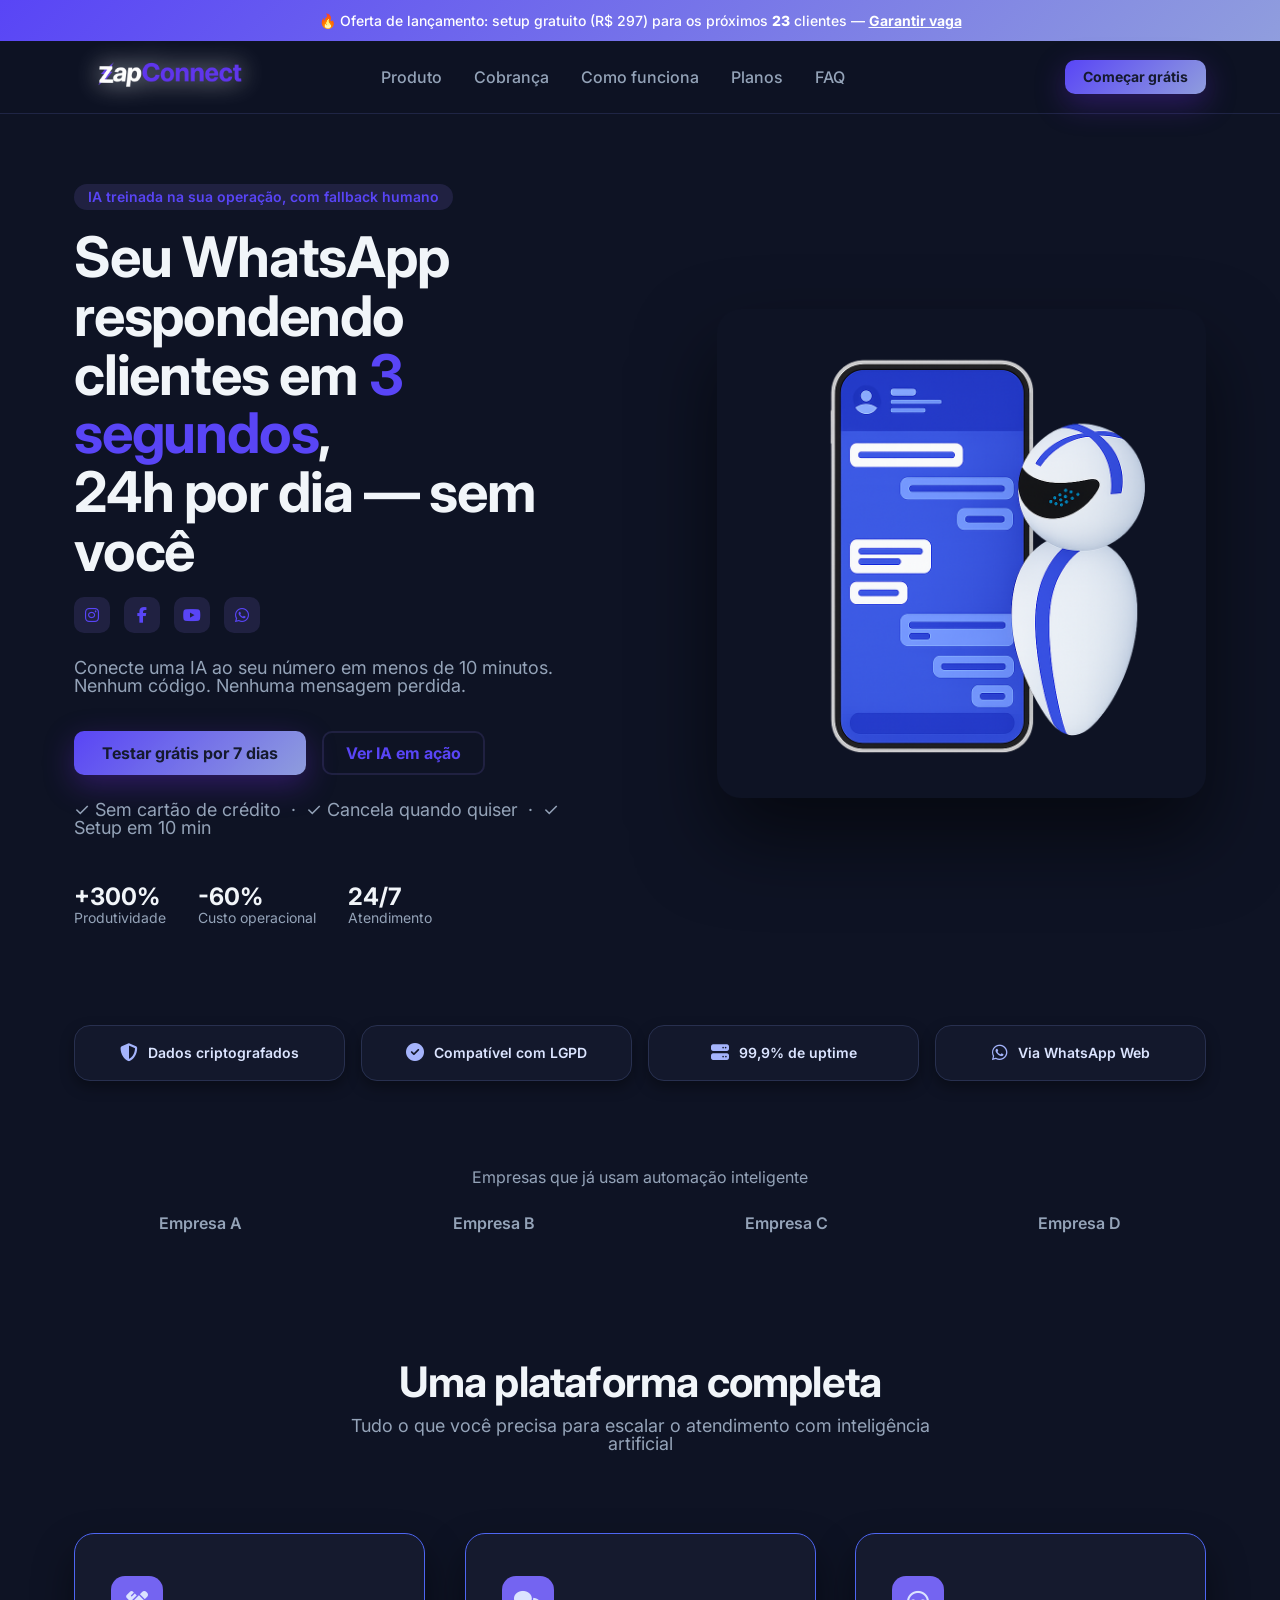
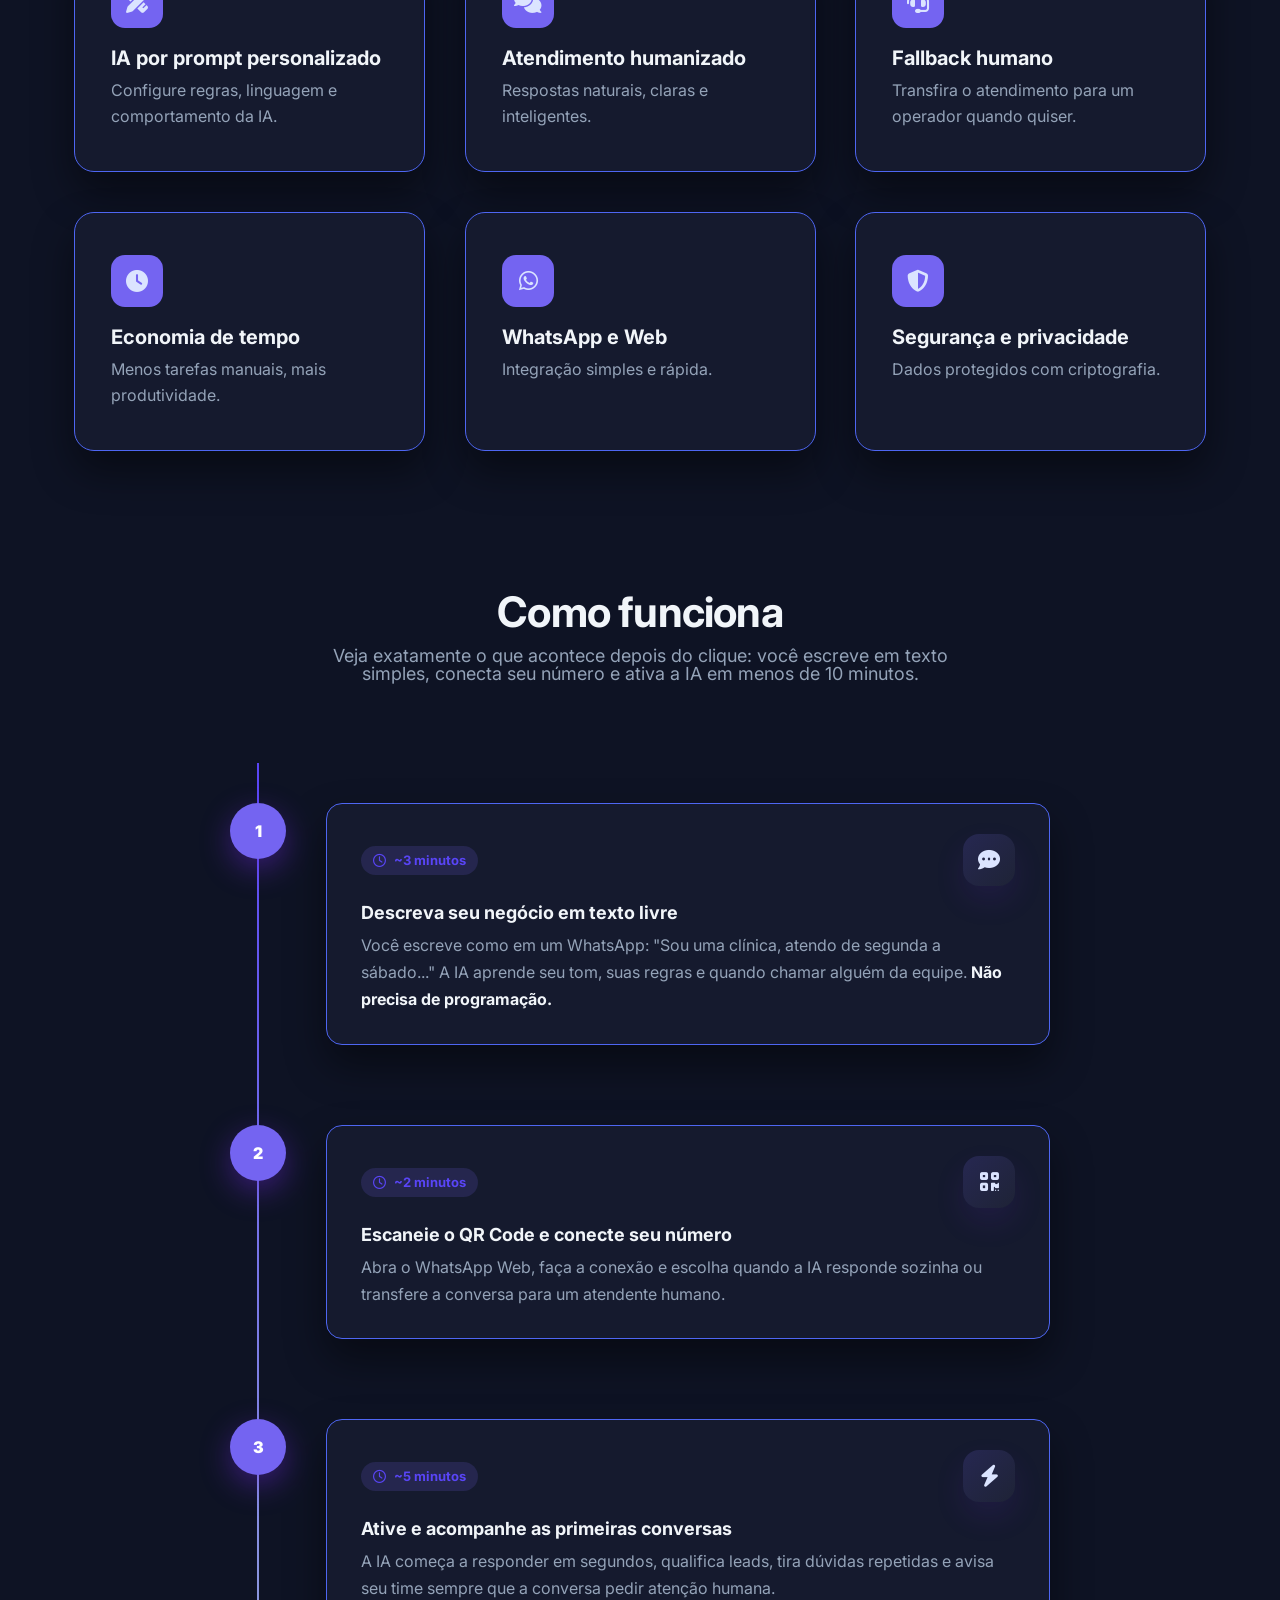
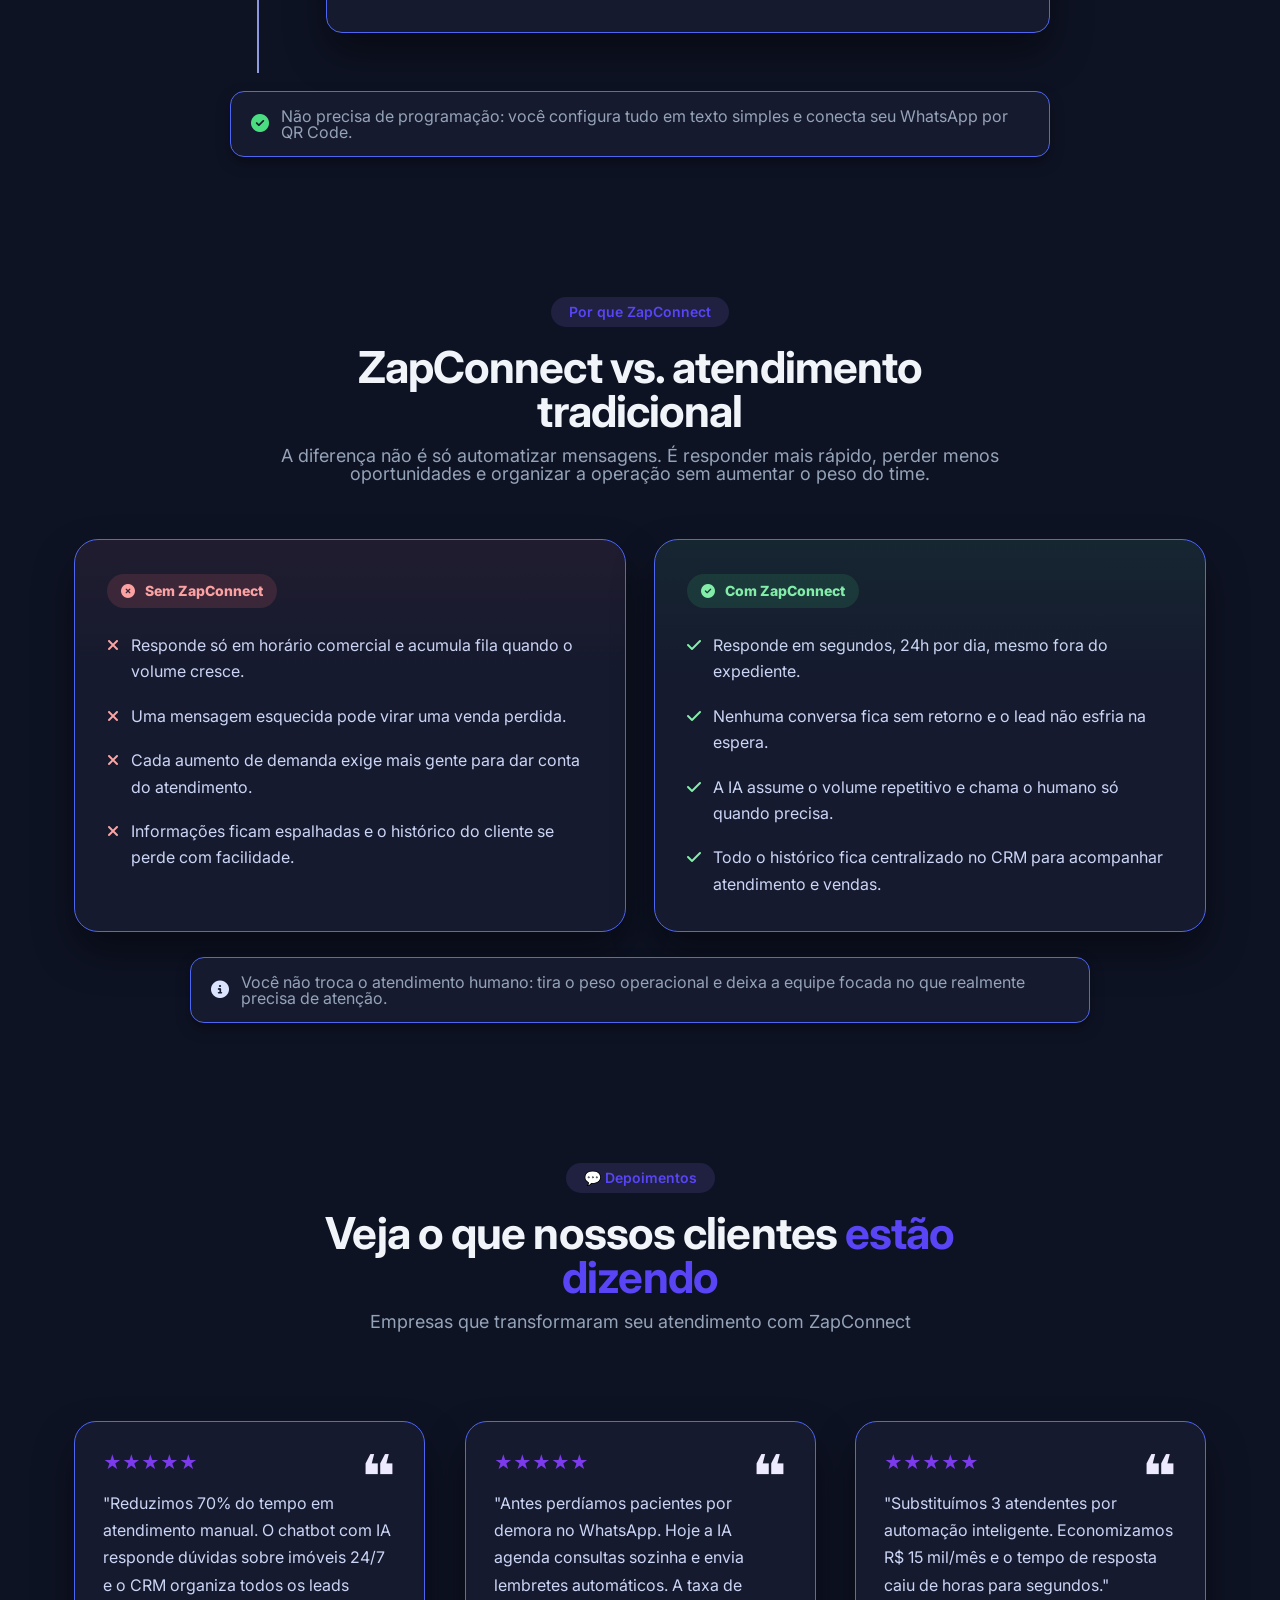
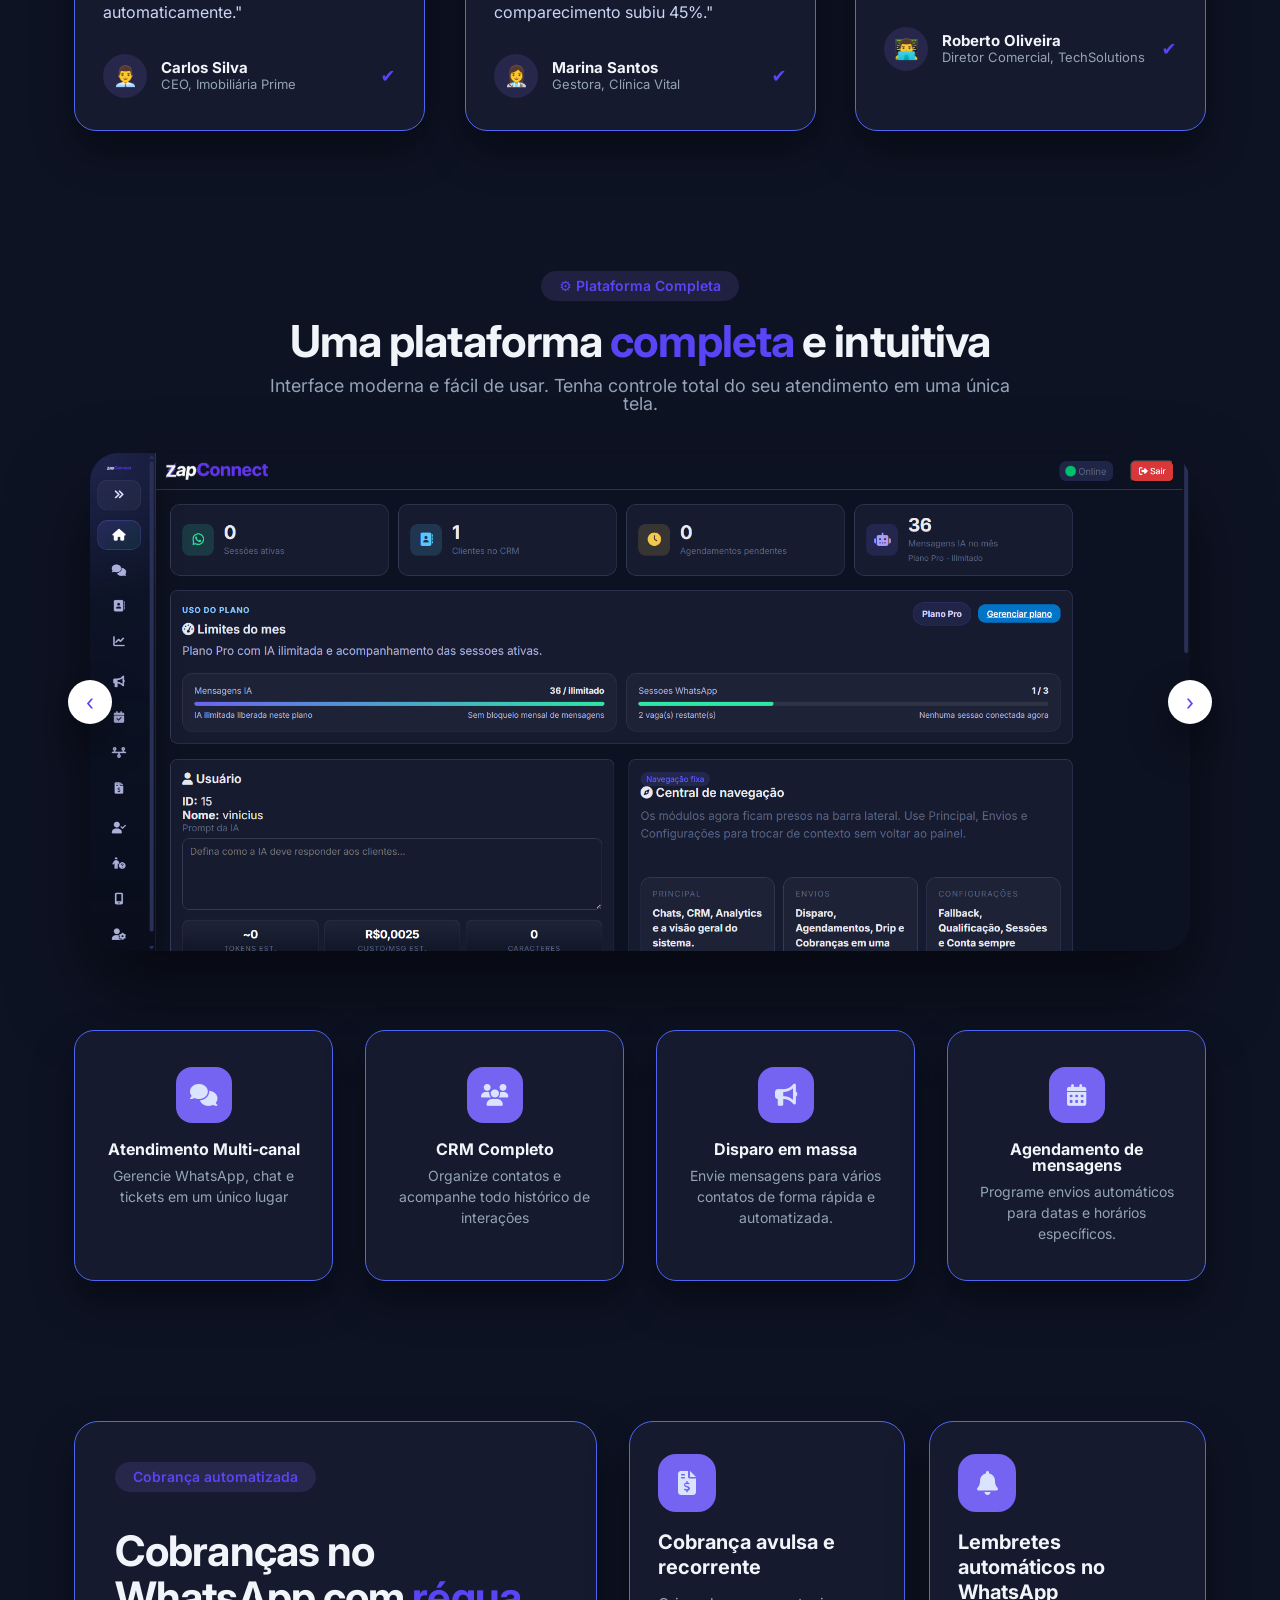
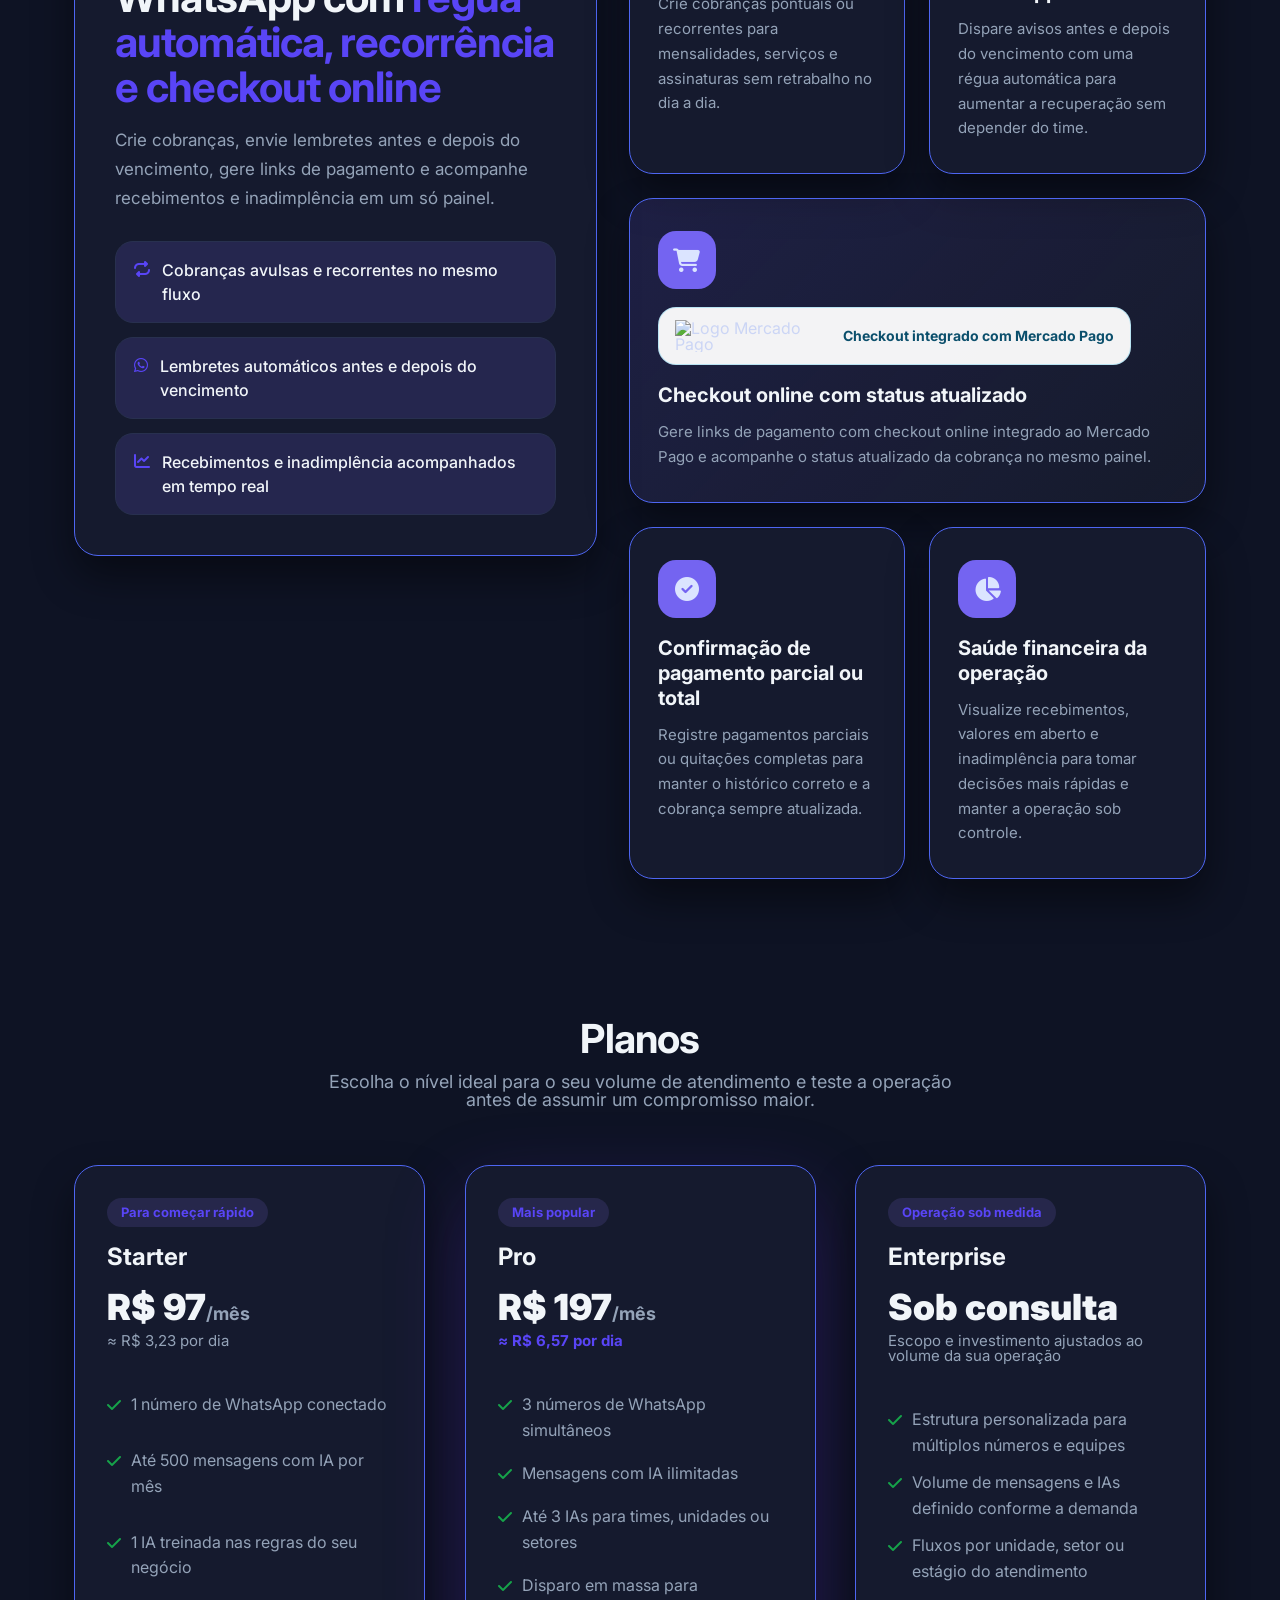
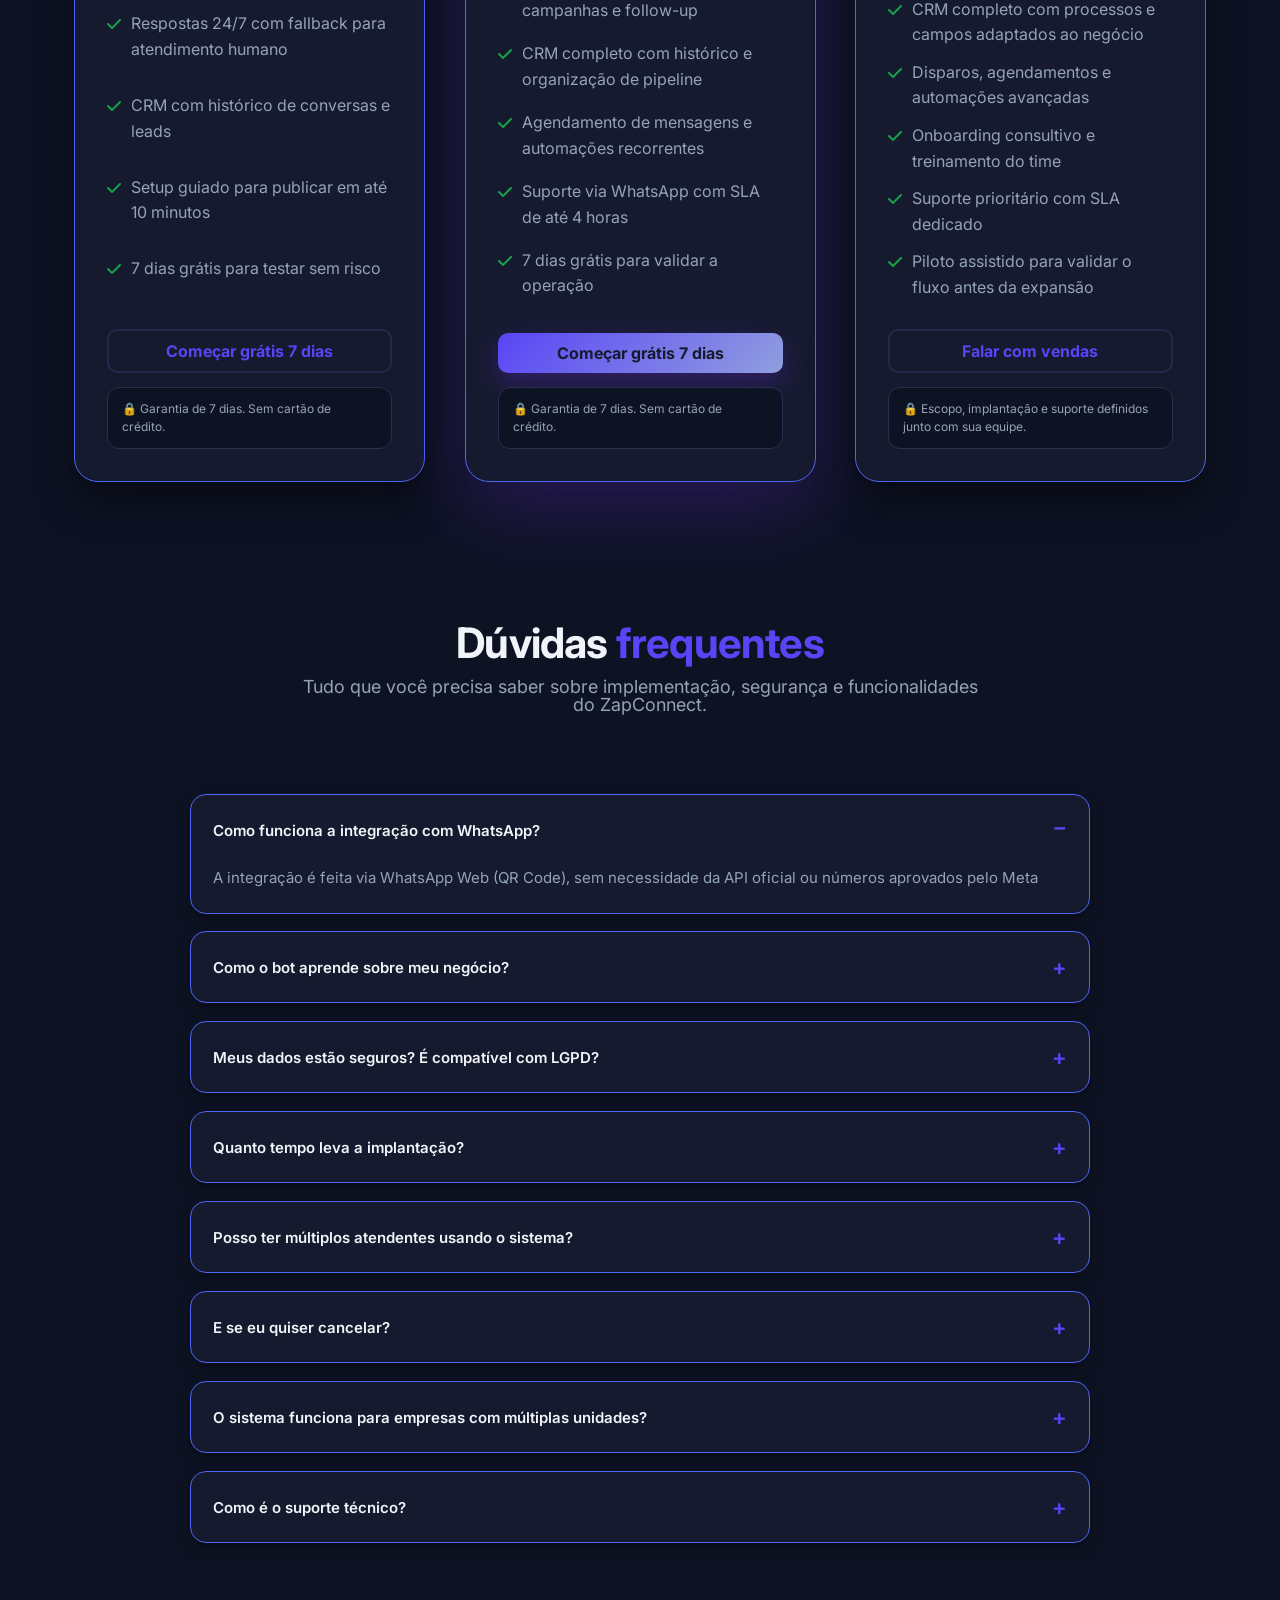
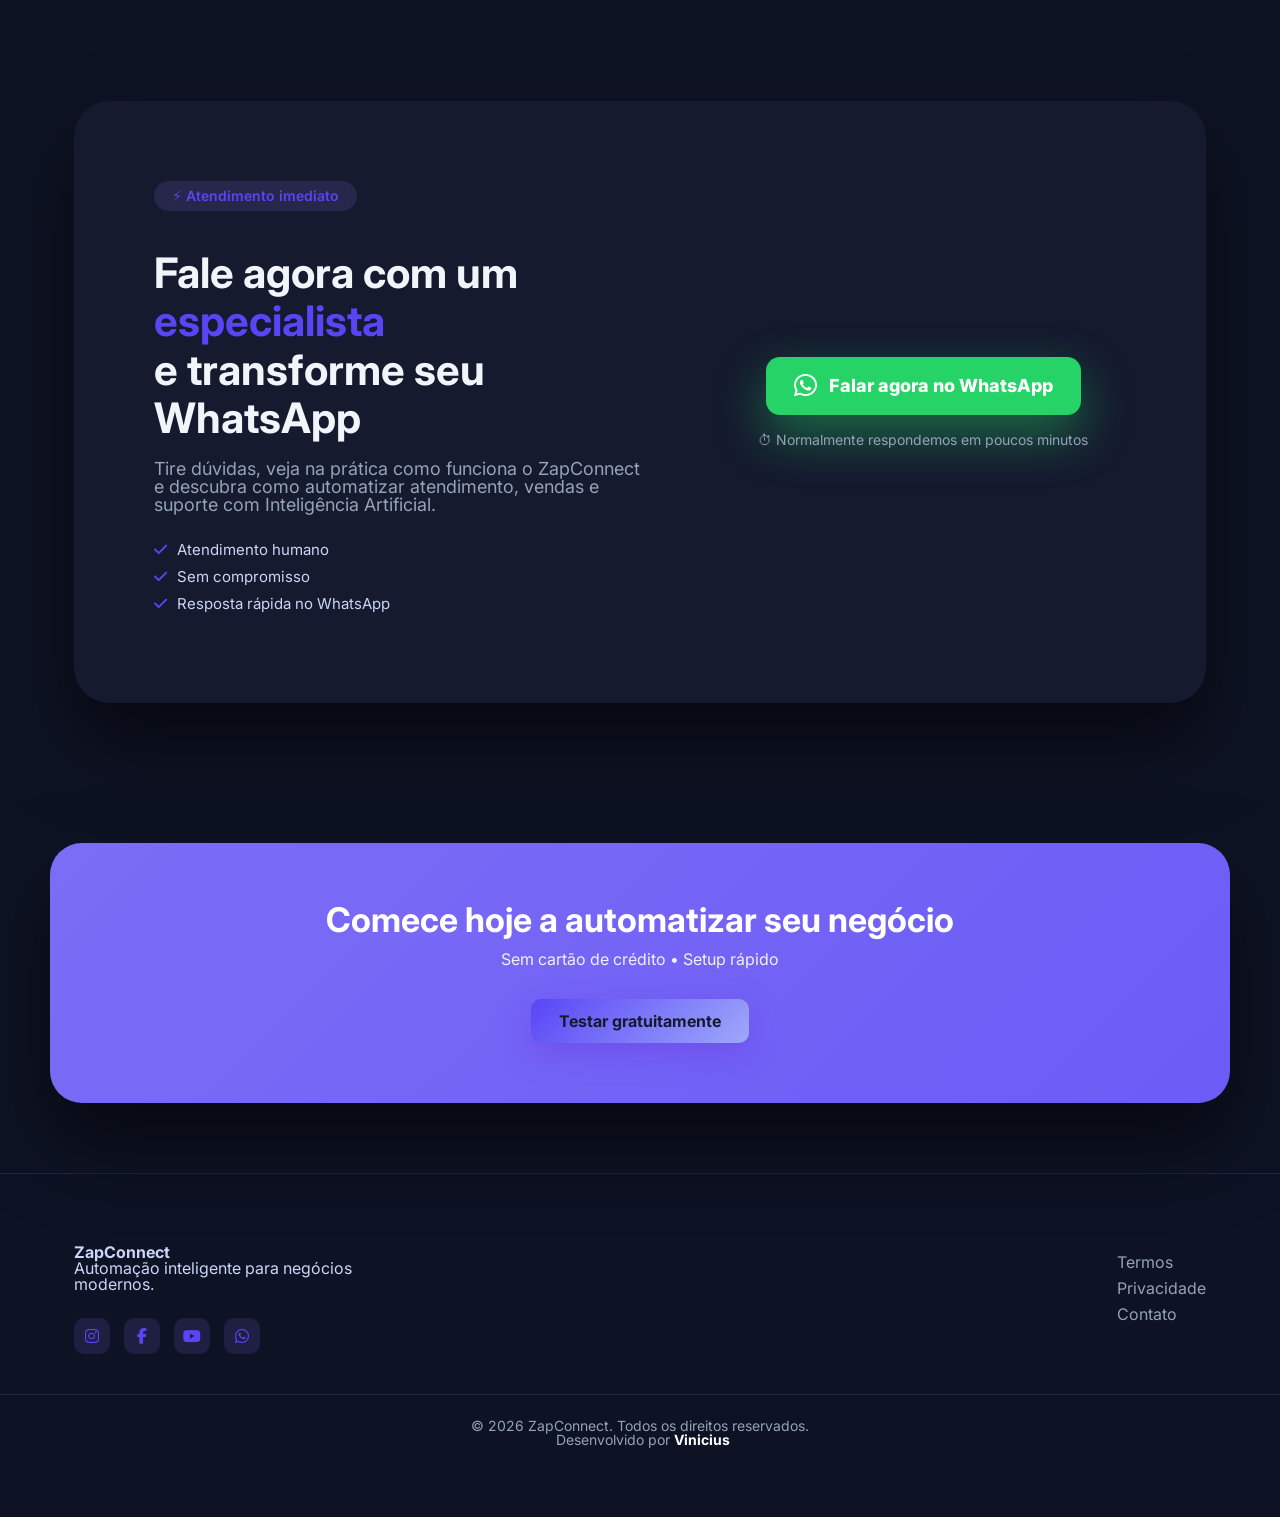
==== index.html @ e244dfc1 "fix: melhorias 07/05/2026" ====
<!DOCTYPE html>
<html lang="pt-BR">

<head>
    <!-- ================= META BÁSICO ================= -->
    <meta charset="UTF-8" />
    <meta name="viewport" content="width=device-width, initial-scale=1.0" />
    <meta http-equiv="X-UA-Compatible" content="IE=edge" />

    <title>ZapConnect | IA para WhatsApp que reduz custo de atendimento</title>

    <meta name="description"
        content="Para empresas que atendem no WhatsApp: treine uma IA com as regras do seu negócio, responda clientes 24/7 e reduza até 60% do custo operacional." />
    <meta name="keywords" content="WhatsApp bot, automação WhatsApp, chatbot IA, ZapConnect, atendimento automático" />
    <meta name="author" content="ZapConnect" />
    <meta name="theme-color" content="#6d28d9" />

    <!-- ================= SEO / INDEXAÇÃO ================= -->
    <meta name="robots" content="index, follow" />

    <!-- ================= OPEN GRAPH (REDES SOCIAIS) ================= -->
    <meta property="og:title" content="ZapConnect | IA para WhatsApp que reduz custo de atendimento" />
    <meta property="og:description" content="Responda clientes 24/7 no WhatsApp com uma IA treinada no seu negócio e reduza até 60% do custo operacional." />
    <meta property="og:type" content="website" />
    <meta property="og:url" content="https://zapconnect.github.io" />
    <meta property="og:image" content="https://zapconnect.github.io" />

    <!-- ================= TWITTER ================= -->
    <meta name="twitter:card" content="summary_large_image" />
    <meta name="twitter:title" content="ZapConnect | IA para WhatsApp que reduz custo de atendimento" />
    <meta name="twitter:description" content="Responda clientes 24/7 no WhatsApp com uma IA treinada no seu negócio e reduza até 60% do custo operacional." />
    <meta name="twitter:image" content="https://zapconnect.github.io/" />

    <!-- ================= FAVICON ================= -->
    <link rel="icon" href="/img/favinco.png" />
    <link rel="apple-touch-icon" href="/apple-touch-icon.png" />

    <!-- ================= FONTS ================= -->
    <link rel="preconnect" href="https://fonts.googleapis.com" />
    <link rel="preconnect" href="https://fonts.gstatic.com" crossorigin />
    <link href="https://fonts.googleapis.com/css2?family=Inter:wght@400;500;600;700&display=swap" rel="stylesheet" />

    <!-- ================= ICONES ================= -->
    <link rel="stylesheet" href="https://cdnjs.cloudflare.com/ajax/libs/font-awesome/6.5.2/css/all.min.css"
        crossorigin="anonymous" referrerpolicy="no-referrer" />

    <!-- ================= CSS ================= -->
    <link rel="stylesheet" href="css/style.css" />

</head>

<body  class="dark">
    <div class="urgency-bar">
        &#128293; Oferta de lançamento: setup gratuito (R$ 297) para os próximos
        <strong id="slots">23</strong> clientes —
        <a href="#captura">Garantir vaga</a>
    </div>
    <header class="header">
        <div class="container nav">
            <div class="logo">
                <img src="img/logo.png" alt="">
            </div>

            <nav class="nav-links">
                <a href="#produto">Produto</a>
                <a href="#cobranca">Cobran&ccedil;a</a>
                <a href="#comoFunciona">Como funciona</a>
                <a href="#planos">Planos</a>
                <a href="#faq">FAQ</a>
            </nav>

            <div class="nav-actions"></div>
            <a class="btn small" href="#captura">Começar grátis</a>
        </div>
        </div>
    </header>

    <!-- HERO -->
    <section class="hero">
        <div class="container hero-grid">
            <div class="hero-copy">
                <span class="badge">IA treinada na sua operação, com fallback humano</span>
                <h1>Seu WhatsApp respondendo<br>clientes em <span style="color:var(--primary)">3 segundos</span>,<br>24h por dia — sem você</h1>
                <div class="footer-socials">
                    <a href="https://www.instagram.com/ozapconnect?igsh=NmFoZjJ2YjVmYWJx" class="social instagram"
                        aria-label="Instagram do ZapConnect" title="Instagram do ZapConnect" target="_blank"
                        rel="noopener noreferrer">
                        <i class="fa-brands fa-instagram"></i>
                    </a>

                    <a href="https://www.facebook.com/share/1E6o7w5okA/" class="social facebook"
                        aria-label="Facebook do ZapConnect" title="Facebook do ZapConnect" target="_blank"
                        rel="noopener noreferrer">
                        <i class="fa-brands fa-facebook-f"></i>
                    </a>

                    <a href="https://www.youtube.com/@oZapConnect" class="social youtube"
                        aria-label="YouTube do ZapConnect" title="YouTube do ZapConnect" target="_blank"
                        rel="noopener noreferrer">
                        <i class="fa-brands fa-youtube"></i>
                    </a>

                    <a href="https://wa.me/message/KCRWROVL42NJM1?text=Olá,%20vim%20pelo%20site%20ZapConnect"
                        class="social whatsapp" aria-label="Falar com ZapConnect no WhatsApp"
                        title="Falar com ZapConnect no WhatsApp" target="_blank" rel="noopener noreferrer">
                        <i class="fa-brands fa-whatsapp"></i>
                    </a>
                </div>

                <p class="subheadline">
                    Conecte uma IA ao seu número em menos de 10 minutos.
                    Nenhum código. Nenhuma mensagem perdida.
                </p>

                <div class="hero-actions">
                    <a class="btn big" href="#captura">Testar grátis por 7 dias</a>
                    <a class="btn ghost" href="#">Ver IA em ação</a>
                </div>
                <p class="cta-micro">
                    &#10003; Sem cartão de crédito &nbsp;&middot;&nbsp; &#10003; Cancela quando quiser &nbsp;&middot;&nbsp; &#10003; Setup em 10 min
                </p>

                <div class="metrics">
                    <div><strong>+300%</strong><span>Produtividade</span></div>
                    <div><strong>-60%</strong><span>Custo operacional</span></div>
                    <div><strong>24/7</strong><span>Atendimento</span></div>
                </div>
            </div>

            <div class="hero-mockup hero-visual">
                <img src="img/bot2.png" alt="Robo e smartphone com chat" />
            </div>
        </div>
    </section>

    <div class="trust-bar">
        <div class="container trust-bar-grid">
            <span><i class="fa-solid fa-shield-halved"></i> Dados criptografados</span>
            <span><i class="fa-solid fa-circle-check"></i> Compatível com LGPD</span>
            <span><i class="fa-solid fa-server"></i> 99,9% de uptime</span>
            <span><i class="fa-brands fa-whatsapp"></i> Via WhatsApp Web</span>
        </div>
    </div>

    <!-- LOGOS -->
    <section class="logos">
        <div class="container">
            <p>Empresas que já usam automação inteligente</p>
            <div class="logos-grid">
                <span>Empresa A</span>
                <span>Empresa B</span>
                <span>Empresa C</span>
                <span>Empresa D</span>
            </div>
        </div>
    </section>
    <!-- FEATURES AVANÇADAS -->
    <section id="produto" class="features-advanced">
        <div class="container">

            <div class="section-head">
                <h2>Uma plataforma completa</h2>
                <p>Tudo o que você precisa para escalar o atendimento com inteligência artificial</p>
            </div>

            <div class="features-grid-advanced">

                <div class="feature-box">
                    <div class="icon">
                        <i class="fa-solid fa-pen-ruler"></i>
                    </div>
                    <h3>IA por prompt personalizado</h3>
                    <p>Configure regras, linguagem e comportamento da IA.</p>
                </div>

                <div class="feature-box">
                    <div class="icon">
                        <i class="fa-solid fa-comments"></i>
                    </div>
                    <h3>Atendimento humanizado</h3>
                    <p>Respostas naturais, claras e inteligentes.</p>
                </div>

                <div class="feature-box">
                    <div class="icon">
                        <i class="fa-solid fa-headset"></i>
                    </div>
                    <h3>Fallback humano</h3>
                    <p>Transfira o atendimento para um operador quando quiser.</p>
                </div>

                <div class="feature-box">
                    <div class="icon">
                        <i class="fa-solid fa-clock"></i>
                    </div>
                    <h3>Economia de tempo</h3>
                    <p>Menos tarefas manuais, mais produtividade.</p>
                </div>


                <div class="feature-box">
                    <div class="icon">
                        <i class="fa-brands fa-whatsapp"></i>
                    </div>
                    <h3>WhatsApp e Web</h3>
                    <p>Integração simples e rápida.</p>
                </div>

                <div class="feature-box">
                    <div class="icon">
                        <i class="fa-solid fa-shield-halved"></i>
                    </div>
                    <h3>Segurança e privacidade</h3>
                    <p>Dados protegidos com criptografia.</p>
                </div>

            </div>
        </div>

    </section>

    <!-- COMO FUNCIONA (PROFISSIONAL) -->
    <section id="comoFunciona" class="how-it-works">
        <div class="container">

            <div class="section-head">
                <h2>Como funciona</h2>
                <p>Veja exatamente o que acontece depois do clique: você escreve em texto simples, conecta seu número e ativa a IA em menos de 10 minutos.</p>
            </div>

            <div class="steps-timeline">

                <div class="step-advanced">
                    <div class="step-number">1</div>
                    <div class="step-content">
                        <div class="step-top">
                            <span class="step-time"><i class="fa-regular fa-clock"></i> ~3 minutos</span>
                            <div class="step-icon" aria-hidden="true">
                                <i class="fa-solid fa-comment-dots"></i>
                            </div>
                        </div>
                        <h4>Descreva seu negócio em texto livre</h4>
                        <p>Você escreve como em um WhatsApp: "Sou uma clínica, atendo de segunda a sábado..." A IA aprende seu tom, suas regras e quando chamar alguém da equipe. <strong>Não precisa de programação.</strong></p>
                    </div>
                </div>

                <div class="step-advanced">
                    <div class="step-number">2</div>
                    <div class="step-content">
                        <div class="step-top">
                            <span class="step-time"><i class="fa-regular fa-clock"></i> ~2 minutos</span>
                            <div class="step-icon" aria-hidden="true">
                                <i class="fa-solid fa-qrcode"></i>
                            </div>
                        </div>
                        <h4>Escaneie o QR Code e conecte seu número</h4>
                        <p>Abra o WhatsApp Web, faça a conexão e escolha quando a IA responde sozinha ou transfere a conversa para um atendente humano.</p>
                    </div>
                </div>

                <div class="step-advanced">
                    <div class="step-number">3</div>
                    <div class="step-content">
                        <div class="step-top">
                            <span class="step-time"><i class="fa-regular fa-clock"></i> ~5 minutos</span>
                            <div class="step-icon" aria-hidden="true">
                                <i class="fa-solid fa-bolt"></i>
                            </div>
                        </div>
                        <h4>Ative e acompanhe as primeiras conversas</h4>
                        <p>A IA começa a responder em segundos, qualifica leads, tira dúvidas repetidas e avisa seu time sempre que a conversa pedir atenção humana.</p>
                    </div>
                </div>
            </div>
            <p class="steps-note"><i class="fa-solid fa-circle-check"></i> Não precisa de programação: você configura tudo em texto simples e conecta seu WhatsApp por QR Code.</p>


        </div>
    </section>
    <!-- COMPARATIVO -->
    <section class="compare">
        <div class="container">

            <div class="compare-head">
                <span class="pill">Por que ZapConnect</span>
                <h2>ZapConnect vs. atendimento tradicional</h2>
                <p>
                    A diferença não é só automatizar mensagens. É responder mais rápido,
                    perder menos oportunidades e organizar a operação sem aumentar o peso do time.
                </p>
            </div>

            <div class="compare-grid">
                <div class="compare-col bad">
                    <div class="compare-label">
                        <i class="fa-solid fa-circle-xmark"></i>
                        <span>Sem ZapConnect</span>
                    </div>

                    <ul class="compare-list">
                        <li>
                            <i class="fa-solid fa-xmark"></i>
                            <span>Responde só em horário comercial e acumula fila quando o volume cresce.</span>
                        </li>
                        <li>
                            <i class="fa-solid fa-xmark"></i>
                            <span>Uma mensagem esquecida pode virar uma venda perdida.</span>
                        </li>
                        <li>
                            <i class="fa-solid fa-xmark"></i>
                            <span>Cada aumento de demanda exige mais gente para dar conta do atendimento.</span>
                        </li>
                        <li>
                            <i class="fa-solid fa-xmark"></i>
                            <span>Informações ficam espalhadas e o histórico do cliente se perde com facilidade.</span>
                        </li>
                    </ul>
                </div>

                <div class="compare-col good">
                    <div class="compare-label">
                        <i class="fa-solid fa-circle-check"></i>
                        <span>Com ZapConnect</span>
                    </div>

                    <ul class="compare-list">
                        <li>
                            <i class="fa-solid fa-check"></i>
                            <span>Responde em segundos, 24h por dia, mesmo fora do expediente.</span>
                        </li>
                        <li>
                            <i class="fa-solid fa-check"></i>
                            <span>Nenhuma conversa fica sem retorno e o lead não esfria na espera.</span>
                        </li>
                        <li>
                            <i class="fa-solid fa-check"></i>
                            <span>A IA assume o volume repetitivo e chama o humano só quando precisa.</span>
                        </li>
                        <li>
                            <i class="fa-solid fa-check"></i>
                            <span>Todo o histórico fica centralizado no CRM para acompanhar atendimento e vendas.</span>
                        </li>
                    </ul>
                </div>
            </div>

            <p class="compare-note">
                <i class="fa-solid fa-circle-info"></i>
                Você não troca o atendimento humano: tira o peso operacional e deixa a equipe focada no que realmente precisa de atenção.
            </p>

        </div>
    </section>
    <!-- DEPOIMENTOS -->
    <section class="testimonials">
        <div class="container">

            <div class="testimonials-head">
                <span class="pill">💬 Depoimentos</span>
                <h2>
                    Veja o que nossos clientes
                    <span>estão dizendo</span>
                </h2>
                <p>
                    Empresas que transformaram seu atendimento com ZapConnect
                </p>
            </div>

            <div class="testimonials-grid">

                <div class="testimonial-card">
                    <div class="stars">★★★★★</div>
                    <blockquote>
                        "Reduzimos 70% do tempo em atendimento manual.
                        O chatbot com IA responde dúvidas sobre imóveis 24/7
                        e o CRM organiza todos os leads automaticamente."
                    </blockquote>

                    <div class="testimonial-footer">
                        <div class="avatar">👨‍💼</div>
                        <div>
                            <strong>Carlos Silva</strong>
                            <span>CEO, Imobiliária Prime</span>
                        </div>
                        <div class="verified">✔</div>
                    </div>
                </div>

                <div class="testimonial-card">
                    <div class="stars">★★★★★</div>
                    <blockquote>
                        "Antes perdíamos pacientes por demora no WhatsApp.
                        Hoje a IA agenda consultas sozinha e envia lembretes
                        automáticos. A taxa de comparecimento subiu 45%."
                    </blockquote>

                    <div class="testimonial-footer">
                        <div class="avatar">👩‍⚕️</div>
                        <div>
                            <strong>Marina Santos</strong>
                            <span>Gestora, Clínica Vital</span>
                        </div>
                        <div class="verified">✔</div>
                    </div>
                </div>

                <div class="testimonial-card">
                    <div class="stars">★★★★★</div>
                    <blockquote>
                        "Substituímos 3 atendentes por automação inteligente.
                        Economizamos R$ 15 mil/mês e o tempo de resposta
                        caiu de horas para segundos."
                    </blockquote>

                    <div class="testimonial-footer">
                        <div class="avatar">👨‍💻</div>
                        <div>
                            <strong>Roberto Oliveira</strong>
                            <span>Diretor Comercial, TechSolutions</span>
                        </div>
                        <div class="verified">✔</div>
                    </div>
                </div>

            </div>
        </div>
    </section>
    <!-- PLATAFORMA -->
    <section class="platform">
        <div class="container">

            <div class="platform-head">
                <span class="pill">⚙ Plataforma Completa</span>
                <h2>
                    Uma plataforma <span>completa</span> e intuitiva
                </h2>
                <p>
                    Interface moderna e fácil de usar. Tenha controle total do seu
                    atendimento em uma única tela.
                </p>
            </div>

            <!-- PREVIEW DO PAINEL -->
            <div class="platform-preview">
                <button class="nav-preview left" onclick="prevSlide()">‹</button>
                <div class="preview-slider">
                    <img src="img/painel.png" alt="Painel ZapConnect" class="active" />
                    <img src="img/chat.png" alt="Chat ZapConnect" />
                    <img src="img/disparo.png" alt="Disparo ZapConnect" />
                    <img src="img/agendamento.png" alt="agendamento ZapConnect" />
                    <img src="img/crm.png" alt=" CRM ZapConnect" />
                    <img src="img/cobranças.png" alt="Cobranças ZapConnect" />
                </div>
                <button class="nav-preview right" onclick="nextSlide()">›</button>
            </div>
            <!-- FEATURES DO PAINEL -->
            <div class="platform-features">
                <div class="platform-card">
                    <div class="icon">
                        <i class="fa-solid fa-comments"></i>
                    </div>
                    <h4>Atendimento Multi-canal</h4>
                    <p>Gerencie WhatsApp, chat e tickets em um único lugar</p>
                </div>
                <div class="platform-card">
                    <div class="icon">
                        <i class="fa-solid fa-users"></i>
                    </div>
                    <h4>CRM Completo</h4>
                    <p>Organize contatos e acompanhe todo histórico de interações</p>
                </div>
                <div class="platform-card">
                    <div class="icon">
                        <i class="fa-solid fa-bullhorn"></i>
                    </div>
                    <h4>Disparo em massa</h4>
                    <p>Envie mensagens para vários contatos de forma rápida e automatizada.</p>
                </div>
                <div class="platform-card">
                    <div class="icon">
                        <i class="fa-solid fa-calendar-days"></i>
                    </div>
                    <h4>Agendamento de mensagens</h4>
                    <p>Programe envios automáticos para datas e horários específicos.</p>
                </div>
            </div>
        </div>
    </section>



    <section id="cobranca" class="billing">
        <div class="container">
            <div class="billing-shell">
                <div class="billing-intro">
                    <span class="pill">Cobran&ccedil;a automatizada</span>
                    <h2>Cobran&ccedil;as no WhatsApp com <span>r&eacute;gua autom&aacute;tica, recorr&ecirc;ncia e checkout online</span></h2>
                    <p>
                        Crie cobran&ccedil;as, envie lembretes antes e depois do vencimento, gere links de pagamento e acompanhe recebimentos e inadimpl&ecirc;ncia em um s&oacute; painel.
                    </p>

                    <div class="billing-highlights">
                        <span><i class="fa-solid fa-repeat"></i> Cobran&ccedil;as avulsas e recorrentes no mesmo fluxo</span>
                        <span><i class="fa-brands fa-whatsapp"></i> Lembretes autom&aacute;ticos antes e depois do vencimento</span>
                        <span><i class="fa-solid fa-chart-line"></i> Recebimentos e inadimpl&ecirc;ncia acompanhados em tempo real</span>
                    </div>
                </div>

                <div class="billing-grid">
                    <article class="billing-card">
                        <div class="icon">
                            <i class="fa-solid fa-file-invoice-dollar"></i>
                        </div>
                        <h3>Cobran&ccedil;a avulsa e recorrente</h3>
                        <p>Crie cobran&ccedil;as pontuais ou recorrentes para mensalidades, servi&ccedil;os e assinaturas sem retrabalho no dia a dia.</p>
                    </article>

                    <article class="billing-card">
                        <div class="icon">
                            <i class="fa-solid fa-bell"></i>
                        </div>
                        <h3>Lembretes autom&aacute;ticos no WhatsApp</h3>
                        <p>Dispare avisos antes e depois do vencimento com uma r&eacute;gua autom&aacute;tica para aumentar a recupera&ccedil;&atilde;o sem depender do time.</p>
                    </article>

                    <article class="billing-card featured">
                        <div class="icon">
                            <i class="fa-solid fa-cart-shopping"></i>
                        </div>
                        <div class="billing-brand">
                            <img src="https://upload.wikimedia.org/wikipedia/commons/9/98/Mercado_Pago.svg" alt="Logo Mercado Pago" />
                            <span>Checkout integrado com Mercado Pago</span>
                        </div>
                        <h3>Checkout online com status atualizado</h3>
                        <p>Gere links de pagamento com checkout online integrado ao Mercado Pago e acompanhe o status atualizado da cobran&ccedil;a no mesmo painel.</p>
                    </article>

                    <article class="billing-card">
                        <div class="icon">
                            <i class="fa-solid fa-circle-check"></i>
                        </div>
                        <h3>Confirma&ccedil;&atilde;o de pagamento parcial ou total</h3>
                        <p>Registre pagamentos parciais ou quita&ccedil;&otilde;es completas para manter o hist&oacute;rico correto e a cobran&ccedil;a sempre atualizada.</p>
                    </article>

                    <article class="billing-card">
                        <div class="icon">
                            <i class="fa-solid fa-chart-pie"></i>
                        </div>
                        <h3>Sa&uacute;de financeira da opera&ccedil;&atilde;o</h3>
                        <p>Visualize recebimentos, valores em aberto e inadimpl&ecirc;ncia para tomar decis&otilde;es mais r&aacute;pidas e manter a opera&ccedil;&atilde;o sob controle.</p>
                    </article>
                </div>
            </div>
        </div>
    </section>

    <!-- PLANOS -->
    <section id="planos" class="pricing">
        <div class="container">
            <div class="section-head pricing-head">
                <h2>Planos</h2>
                <p>Escolha o nível ideal para o seu volume de atendimento e teste a operação antes de assumir um compromisso maior.</p>
            </div>

            <div class="pricing-grid">
                <div class="price-card">
                    <span class="tag">Para começar rápido</span>
                    <h3>Starter</h3>
                    <p class="price">R$ 97<small>/mês</small></p>
                    <p class="price-day">≈ R$ 3,23 por dia</p>
                    <ul>
                        <li><i class="fa-solid fa-check"></i><span>1 número de WhatsApp conectado</span></li>
                        <li><i class="fa-solid fa-check"></i><span>Até 500 mensagens com IA por mês</span></li>
                        <li><i class="fa-solid fa-check"></i><span>1 IA treinada nas regras do seu negócio</span></li>
                        <li><i class="fa-solid fa-check"></i><span>Respostas 24/7 com fallback para atendimento humano</span></li>
                        <li><i class="fa-solid fa-check"></i><span>CRM com histórico de conversas e leads</span></li>
                        <li><i class="fa-solid fa-check"></i><span>Setup guiado para publicar em até 10 minutos</span></li>
                        <li><i class="fa-solid fa-check"></i><span>7 dias grátis para testar sem risco</span></li>
                    </ul>
                    <a class="btn ghost" href="#captura">Começar grátis 7 dias</a>
                    <p class="guarantee">🔒 Garantia de 7 dias. Sem cartão de crédito.</p>
                </div>

                <div class="price-card highlight">
                    <span class="tag">Mais popular</span>
                    <h3>Pro</h3>
                    <p class="price">R$ 197<small>/mês</small></p>
                    <p class="price-day">≈ R$ 6,57 por dia</p>
                    <ul>
                        <li><i class="fa-solid fa-check"></i><span>3 números de WhatsApp simultâneos</span></li>
                        <li><i class="fa-solid fa-check"></i><span>Mensagens com IA ilimitadas</span></li>
                        <li><i class="fa-solid fa-check"></i><span>Até 3 IAs para times, unidades ou setores</span></li>
                        <li><i class="fa-solid fa-check"></i><span>Disparo em massa para campanhas e follow-up</span></li>
                        <li><i class="fa-solid fa-check"></i><span>CRM completo com histórico e organização de pipeline</span></li>
                        <li><i class="fa-solid fa-check"></i><span>Agendamento de mensagens e automações recorrentes</span></li>
                        <li><i class="fa-solid fa-check"></i><span>Suporte via WhatsApp com SLA de até 4 horas</span></li>
                        <li><i class="fa-solid fa-check"></i><span>7 dias grátis para validar a operação</span></li>
                    </ul>
                    <a class="btn" href="#captura">Começar grátis 7 dias</a>
                    <p class="guarantee">🔒 Garantia de 7 dias. Sem cartão de crédito.</p>
                </div>

                <div class="price-card">
                    <span class="tag">Operação sob medida</span>
                    <h3>Enterprise</h3>
                    <p class="price">Sob consulta</p>
                    <p class="price-day">Escopo e investimento ajustados ao volume da sua operação</p>
                    <ul>
                        <li><i class="fa-solid fa-check"></i><span>Estrutura personalizada para múltiplos números e equipes</span></li>
                        <li><i class="fa-solid fa-check"></i><span>Volume de mensagens e IAs definido conforme a demanda</span></li>
                        <li><i class="fa-solid fa-check"></i><span>Fluxos por unidade, setor ou estágio do atendimento</span></li>
                        <li><i class="fa-solid fa-check"></i><span>CRM completo com processos e campos adaptados ao negócio</span></li>
                        <li><i class="fa-solid fa-check"></i><span>Disparos, agendamentos e automações avançadas</span></li>
                        <li><i class="fa-solid fa-check"></i><span>Onboarding consultivo e treinamento do time</span></li>
                        <li><i class="fa-solid fa-check"></i><span>Suporte prioritário com SLA dedicado</span></li>
                        <li><i class="fa-solid fa-check"></i><span>Piloto assistido para validar o fluxo antes da expansão</span></li>
                    </ul>
                    <a class="btn ghost" href="#captura">Falar com vendas</a>
                    <p class="guarantee">🔒 Escopo, implantação e suporte definidos junto com sua equipe.</p>
                </div>
            </div>
        </div>
    </section>
    <!-- FAQ -->
    <section id="faq" class="faq">
        <div class="container">

            <div class="faq-head">
                <h2>Dúvidas <span>frequentes</span></h2>
                <p>
                    Tudo que você precisa saber sobre implementação, segurança e
                    funcionalidades do ZapConnect.
                </p>
            </div>

            <div class="faq-list">

                <div class="faq-item active">
                    <button class="faq-question">
                        Como funciona a integração com WhatsApp?
                        <span class="icon">−</span>
                    </button>
                    <div class="faq-answer">
                        <p>
                            A integração é feita via WhatsApp Web (QR Code), sem necessidade 
                            da API oficial ou números aprovados pelo Meta
                        </p>
                    </div>
                </div>

                <div class="faq-item">
                    <button class="faq-question">
                        Como o bot aprende sobre meu negócio?
                        <span class="icon">+</span>
                    </button>
                    <div class="faq-answer">
                        <p>
                            Você define um prompt personalizado com as informações do seu negócio.
                            A Inteligência Artificial é configurada a partir dessas instruções e passa a responder
                            automaticamente, de forma precisa e
                            alinhada com seus produtos, serviços e regras de atendimento.
                        </p>
                    </div>
                </div>

                <div class="faq-item">
                    <button class="faq-question">
                        Meus dados estão seguros? É compatível com LGPD?
                        <span class="icon">+</span>
                    </button>
                    <div class="faq-answer">
                        <p>
                            Sim. Utilizamos criptografia, controle de acesso e seguimos
                            rigorosamente as boas práticas de segurança e LGPD.
                        </p>
                    </div>
                </div>

                <div class="faq-item">
                    <button class="faq-question">
                        Quanto tempo leva a implantação?
                        <span class="icon">+</span>
                    </button>
                    <div class="faq-answer">
                        <p>
                            A implantação normalmente leva de 1 a 3 dias úteis,
                            dependendo da complexidade do projeto.
                        </p>
                    </div>
                </div>

                <div class="faq-item">
                    <button class="faq-question">
                        Posso ter múltiplos atendentes usando o sistema?
                        <span class="icon">+</span>
                    </button>
                    <div class="faq-answer">
                        <p>
                            Sim. O sistema permite múltiplos atendentes com controle de acesso
                            e permissões.
                        </p>
                    </div>
                </div>

                <div class="faq-item">
                    <button class="faq-question">
                        E se eu quiser cancelar?
                        <span class="icon">+</span>
                    </button>
                    <div class="faq-answer">
                        <p>
                            Você pode cancelar quando quiser, sem multa ou fidelidade.
                        </p>
                    </div>
                </div>

                <div class="faq-item">
                    <button class="faq-question">
                        O sistema funciona para empresas com múltiplas unidades?
                        <span class="icon">+</span>
                    </button>
                    <div class="faq-answer">
                        <p>
                            Sim. É possível gerenciar múltiplas unidades, números e equipes
                            em um único painel.
                        </p>
                    </div>
                </div>

                <div class="faq-item">
                    <button class="faq-question">
                        Como é o suporte técnico?
                        <span class="icon">+</span>
                    </button>
                    <div class="faq-answer">
                        <p>
                            Oferecemos suporte humano via WhatsApp e e-mail,
                            com SLA de atendimento conforme o plano contratado.
                        </p>
                    </div>
                </div>

            </div>
        </div>
    </section>
    <!-- NEWSLETTER / CAPTURA -->
    <section id="captura" class="lead-whatsapp">
        <div class="container">

            <div class="lead-whatsapp-box">

                <!-- TEXTO -->
                <div class="lead-whatsapp-text">
                    <span class="pill">⚡ Atendimento imediato</span>

                    <h2>
                        Fale agora com um <span>especialista</span><br>
                        e transforme seu WhatsApp
                    </h2>

                    <p>
                        Tire dúvidas, veja na prática como funciona o ZapConnect
                        e descubra como automatizar atendimento, vendas e suporte
                        com Inteligência Artificial.
                    </p>

                    <ul class="lead-benefits">
                        <li><i class="fa-solid fa-check"></i> Atendimento humano</li>
                        <li><i class="fa-solid fa-check"></i> Sem compromisso</li>
                        <li><i class="fa-solid fa-check"></i> Resposta rápida no WhatsApp</li>
                    </ul>
                </div>

                <!-- CTA WHATSAPP -->
                <div class="lead-whatsapp-cta">
                    <a href="https://wa.me/message/KCRWROVL42NJM1" target="_blank" class="btn-whatsapp"
                        aria-label="Falar no WhatsApp">
                        <i class="fa-brands fa-whatsapp"></i>
                        Falar agora no WhatsApp
                    </a>

                    <p class="lead-note">
                        ⏱ Normalmente respondemos em poucos minutos
                    </p>
                </div>

            </div>

        </div>
    </section>



    <!-- CTA FINAL -->
    <section class="cta">
        <div class="container cta-box">
            <h2>Comece hoje a automatizar seu negócio</h2>
            <p>Sem cartão de crédito • Setup rápido</p>
            <a class="btn big" href="#captura">Testar gratuitamente</a>
        </div>
    </section>

    <footer class="footer">
        <div class="container footer-grid">

            <div class="footer-brand">
                <strong>ZapConnect</strong>
                <p>Automação inteligente para negócios modernos.</p>

                <div class="footer-socials">
                    <a href="https://www.instagram.com/ozapconnect?igsh=NmFoZjJ2YjVmYWJx" class="social instagram"
                        aria-label="Instagram do ZapConnect" title="Instagram do ZapConnect" target="_blank"
                        rel="noopener noreferrer">
                        <i class="fa-brands fa-instagram"></i>
                    </a>

                    <a href="https://www.facebook.com/share/1E6o7w5okA/" class="social facebook"
                        aria-label="Facebook do ZapConnect" title="Facebook do ZapConnect" target="_blank"
                        rel="noopener noreferrer">
                        <i class="fa-brands fa-facebook-f"></i>
                    </a>

                    <a href="https://www.youtube.com/@oZapConnect" class="social youtube"
                        aria-label="YouTube do ZapConnect" title="YouTube do ZapConnect" target="_blank"
                        rel="noopener noreferrer">
                        <i class="fa-brands fa-youtube"></i>
                    </a>

                    <a href="https://wa.me/message/KCRWROVL42NJM1?text=Olá,%20vim%20pelo%20site%20ZapConnect"
                        class="social whatsapp" aria-label="Falar com ZapConnect no WhatsApp"
                        title="Falar com ZapConnect no WhatsApp" target="_blank" rel="noopener noreferrer">
                        <i class="fa-brands fa-whatsapp"></i>
                    </a>
                </div>

            </div>

            <div class="footer-links">
                <a href="termos.html">Termos</a>
                <a href="privacidade.html">Privacidade</a>
                <a href="contato.html">Contato</a>
            </div>

        </div>

        <div class="footer-bottom">
            © <span id="year"></span> ZapConnect. Todos os direitos reservados.
            <br>
            <span class="dev">Desenvolvido por <strong>Vinicius</strong></span>
        </div>
    </footer>


    <script src="js/main.js"></script>
</body>

</html>
---- css/style.css ----
/* ================================
   DESIGN SYSTEM
================================ */
:root {
  --primary: #6d28d9;
  --primary-light: #8b5cf6;
  --primary-soft: #ede9fe;

  --dark: #0f172a;
  --dark-soft: #1e293b;

  --text: #334155;
  --muted: #64748b;

  --bg: #f8fafc;
  --white: #ffffff;

  --radius-sm: 10px;
  --radius-md: 16px;
  --radius-lg: 24px;
  --space: 70px;
  --shadow-sm: 0 4px 12px rgba(0,0,0,.05);
  --shadow-md: 0 16px 40px rgba(0,0,0,.08);
  --shadow-lg: 0 40px 80px rgba(0,0,0,.12);
}

/* ================================
   RESET + BASE
================================ */
* {
  margin: 0;
  padding: 0;
  box-sizing: border-box;
  font-family: Inter, system-ui, -apple-system, BlinkMacSystemFont;
}

body {
  background: var(--bg);
  color: var(--text);
  line-height: 1.0;
}

.container {
  max-width: 1180px;
  margin: auto;
  padding: 0 24px;
}

.urgency-bar {
  background: linear-gradient(135deg, var(--primary), var(--primary-light));
  color: #fff;
  text-align: center;
  padding: 10px 24px;
  font-size: 14px;
  font-weight: 500;
  line-height: 1.5;
}

.urgency-bar strong {
  font-weight: 800;
}

.urgency-bar a {
  color: #fff;
  text-decoration: underline;
  font-weight: 700;
}

/* ================================
   HEADER
================================ */
/* =====================================================
   HEADER — NÃO FIXO
===================================================== */
.header {
  position: relative; /* ou static */
  top: auto;
  z-index: 10;
  background: rgba(255,255,255,.9);
  backdrop-filter: blur(10px);
  border-bottom: 1px solid #e5e7eb;
  transition: none;
}


.nav {
  display: flex;
  align-items: center;
  justify-content: space-between;
  height: 72px;
}
.logo{
  display: flex;
  align-items: center;
  justify-content: center;
}

.logo img{
  width: 190px;
  align-items: center;
  filter: drop-shadow(0 0 12px rgba(255, 255, 255, 0.7));
}



nav a {
  margin: 0 14px;
  text-decoration: none;
  font-weight: 500;
  color: var(--muted);
  transition: color .2s;
}

nav a:hover {
  color: var(--dark);
}

.nav-actions {
  display: flex;
  align-items: center;
  gap: 14px;
}

/* ================================
   BUTTONS
================================ */
.btn {
  display: inline-flex;
  align-items: center;
  justify-content: center;
  padding: 12px 22px;
  border-radius: var(--radius-sm);
  font-weight: 700;
  text-decoration: none;
  transition: all .25s ease;
  border: none;
  cursor: pointer;
}

.btn.small {
  padding: 10px 18px;
  font-size: 14px;
}

.btn.big {
  padding: 14px 28px;
  font-size: 16px;
}

.btn {
  background: linear-gradient(135deg, var(--primary), var(--primary-light));
  color: var(--white);
  box-shadow: 0 10px 30px rgba(109,40,217,.35);
}

.btn:hover {
  transform: translateY(-1px);
  box-shadow: 0 16px 40px rgba(109,40,217,.45);
}

.btn.ghost {
  background: transparent;
  color: var(--primary);
  box-shadow: none;
  border: 2px solid var(--primary-soft);
}

.btn.ghost:hover {
  background: var(--primary-soft);
}

/* ================================
   HERO
================================ */
.hero {
  padding: var(--space) 0 100px;
  background:
    radial-gradient(circle at top right, #ede9fe 0%, transparent 40%),
    radial-gradient(circle at bottom left, #ddd6fe 0%, transparent 40%);
}

.hero-grid {
  display: grid;
  grid-template-columns: 1.15fr 1fr;
  gap: 80px;
  align-items: center;
}

.badge {
  display: inline-block;
  padding: 6px 14px;
  background: var(--primary-soft);
  color: var(--primary);
  border-radius: 999px;
  font-size: 14px;
  font-weight: 600;
}

.hero h1 {
  margin-top: 18px;
  font-size: 56px;
  line-height: 1.05;
  letter-spacing: -1.2px;
  color: var(--dark);
}

.hero p {
  margin: 26px 0 36px;
  max-width: 520px;
  font-size: 18px;
  color: var(--muted);
}

.hero-actions {
  display: flex;
  gap: 16px;
}

.cta-micro {
  margin-top: 10px;
  font-size: 13px;
  color: var(--muted);
}

.metrics {
  display: flex;
  gap: 32px;
  margin-top: 48px;
}

.metrics div strong {
  font-size: 24px;
  color: var(--dark);
  display: block;
}

.metrics div span {
  font-size: 14px;
  color: var(--muted);
}

.hero-mockup img {
  width: 100%;
  border-radius: var(--radius-lg);
  box-shadow: var(--shadow-lg);
}

#slots {
  display: inline-block;
  animation: slotPulse 1.9s ease-in-out infinite;
}

.hero-copy .badge,
.hero-copy h1,
.hero-copy .footer-socials,
.hero-copy .subheadline,
.hero-copy .hero-actions,
.hero-copy .cta-micro,
.hero-copy .metrics > div {
  opacity: 0;
  animation: heroFadeUp .8s cubic-bezier(.22,.61,.36,1) both;
}

.hero-copy .badge { animation-delay: .08s; }
.hero-copy h1 { animation-delay: .16s; }
.hero-copy .footer-socials { animation-delay: .26s; }
.hero-copy .subheadline { animation-delay: .36s; }
.hero-copy .hero-actions { animation-delay: .46s; }
.hero-copy .cta-micro { animation-delay: .56s; }
.hero-copy .metrics > div:nth-child(1) { animation-delay: .66s; }
.hero-copy .metrics > div:nth-child(2) { animation-delay: .74s; }
.hero-copy .metrics > div:nth-child(3) { animation-delay: .82s; }

.hero-visual {
  opacity: 0;
  animation:
    heroFadeScale .95s cubic-bezier(.22,.61,.36,1) .28s both,
    mockupFloat 6s ease-in-out 1.5s infinite;
  will-change: transform;
}

.hero-actions .btn.big,
.price-card.highlight .btn,
.cta-box .btn.big {
  animation: ctaBreathe 3.8s ease-in-out infinite;
}

.hero-actions .btn.big:hover,
.price-card.highlight .btn:hover,
.cta-box .btn.big:hover,
.btn-whatsapp:hover {
  animation-play-state: paused;
}

.metrics div {
  transition: transform .3s ease, opacity .3s ease;
}

.metrics div:hover {
  transform: translateY(-4px);
}

.trust-bar {
  padding: 0 0 28px;
  background: var(--bg);
}

.trust-bar-grid {
  display: grid;
  grid-template-columns: repeat(4, 1fr);
  gap: 16px;
}

.trust-bar-grid span {
  display: inline-flex;
  align-items: center;
  justify-content: center;
  gap: 10px;
  min-height: 56px;
  padding: 14px 18px;
  border-radius: 16px;
  background: rgba(255,255,255,.82);
  border: 1px solid rgba(148,163,184,.16);
  box-shadow: var(--shadow-sm);
  color: var(--text);
  font-size: 14px;
  font-weight: 600;
  text-align: center;
  transition: transform .35s ease, box-shadow .35s ease, border-color .35s ease;
}

.trust-bar-grid i {
  color: var(--primary);
  font-size: 18px;
}

.trust-bar-grid span:hover {
  transform: translateY(-6px);
  box-shadow: var(--shadow-md);
}

/* ================================
   LOGOS
================================ */
.logos {
  padding: 60px 0;
}

.logos p {
  text-align: center;
  color: var(--muted);
  margin-bottom: 30px;
}

.logos-grid {
  display: grid;
  grid-template-columns: repeat(4,1fr);
  gap: 40px;
  text-align: center;
  color: #94a3b8;
  font-weight: 600;
}

/* ================================
   SEÇÃO FEATURES AVANÇADA
================================ */
.features-advanced {
  padding: var(--space) 0;
  background:
    radial-gradient(circle at top left, #ede9fe 0%, transparent 35%),
    #ffffff;
}

.section-head {
  text-align: center;
  max-width: 640px;
  margin: 0 auto 80px;
}

.section-head h2 {
  font-size: 42px;
  letter-spacing: -0.8px;
  color: var(--dark);
}

.section-head p {
  margin-top: 14px;
  font-size: 18px;
  color: var(--muted);
}

.features-grid-advanced {
  display: grid;
  grid-template-columns: repeat(3, 1fr);
  gap: 40px;
}

.feature-box {
  background: #fff;
  padding: 42px 36px;
  border-radius: 20px;
  box-shadow: var(--shadow-md);
  transition: all .35s ease;
  position: relative;
  overflow: hidden;
}

.feature-box::before {
  content: "";
  position: absolute;
  inset: 0;
  background: linear-gradient(
    135deg,
    rgba(109,40,217,.12),
    transparent 60%
  );
  opacity: 0;
  transition: opacity .35s;
}

.feature-box:hover::before {
  opacity: 1;
}

.feature-box:hover {
  transform: translateY(-8px);
  box-shadow: var(--shadow-lg);
}

.feature-box .icon {
  width: 52px;
  height: 52px;
  border-radius: 14px;
  background: var(--primary-soft);
  display: flex;
  align-items: center;
  justify-content: center;
  font-size: 22px;
  margin-bottom: 20px;
}
.feature-box .icon i {
  font-size: 22px;
  color: var(--primary);
}
.feature-box .icon {
  background: linear-gradient(
    135deg,
    var(--primary-soft),
    #ffffff
  );
}


.feature-box h3 {
  font-size: 20px;
  margin-bottom: 10px;
  color: var(--dark);
}

.feature-box p {
  color: var(--muted);
  line-height: 1.6;
}

/* ================================
   COMO FUNCIONA (TIMELINE)
================================ */
.how-it-works {
  padding:var(--space) 0;
  background: var(--bg);
}

.steps-timeline {
  max-width: 820px;
  margin: auto;
  position: relative;
}

.steps-timeline::before {
  content: "";
  position: absolute;
  left: 28px;
  top: 0;
  bottom: 0;
  width: 2px;
  transform: translateX(-50%);
  background: linear-gradient(
    to bottom,
    var(--primary),
    var(--primary-light)
  );
}

.step-advanced {
  display: flex;
  gap: 40px;
  position: relative;
  padding: 40px 0;
}

.step-number {
  flex: 0 0 56px;
  width: 56px;
  height: 56px;
  min-width: 56px;
  aspect-ratio: 1 / 1;
  border-radius: 50%;
  background: linear-gradient(
    135deg,
    var(--primary),
    var(--primary-light)
  );
  color: #fff;
  font-weight: 900;
  display: flex;
  align-items: center;
  justify-content: center;
  align-self: flex-start;
  z-index: 2;
  box-shadow: 0 10px 30px rgba(109,40,217,.45);
}

.step-content {
  background: #fff;
  padding: 30px 34px;
  border-radius: 16px;
  box-shadow: var(--shadow-md);
  position: relative;
  overflow: hidden;
}

.step-top {
  display: flex;
  align-items: center;
  justify-content: space-between;
  gap: 20px;
  margin-bottom: 18px;
}

.step-time {
  display: inline-flex;
  align-items: center;
  gap: 8px;
  padding: 8px 12px;
  border-radius: 999px;
  background: var(--primary-soft);
  color: var(--primary);
  font-size: 13px;
  font-weight: 700;
}

.step-time i {
  font-size: 13px;
}

.step-icon {
  width: 52px;
  height: 52px;
  border-radius: 16px;
  display: flex;
  align-items: center;
  justify-content: center;
  background: linear-gradient(
    135deg,
    var(--primary-soft),
    rgba(255,255,255,.95)
  );
  color: var(--primary);
  box-shadow: 0 14px 30px rgba(109,40,217,.12);
  animation: stepFloat 4s ease-in-out infinite;
}

.step-icon i {
  font-size: 22px;
}

.step-advanced:nth-child(2) .step-icon {
  animation-delay: .4s;
}

.step-advanced:nth-child(3) .step-icon {
  animation-delay: .8s;
}

.step-content h4 {
  font-size: 18px;
  margin-bottom: 10px;
  color: var(--dark);
}

.step-content p {
  color: var(--muted);
  line-height: 1.7;
}

.step-content strong {
  color: var(--dark);
}

.steps-note {
  max-width: 820px;
  margin: 18px auto 0;
  padding: 16px 20px;
  border-radius: 14px;
  background: #fff;
  color: var(--muted);
  box-shadow: var(--shadow-sm);
  display: flex;
  align-items: center;
  gap: 12px;
}

.steps-note i {
  color: #16a34a;
  font-size: 18px;
}

@keyframes heroFadeUp {
  from {
    opacity: 0;
    transform: translateY(28px);
  }
  to {
    opacity: 1;
    transform: translateY(0);
  }
}

@keyframes heroFadeScale {
  from {
    opacity: 0;
    transform: translateY(22px) scale(.94);
  }
  to {
    opacity: 1;
    transform: translateY(0) scale(1);
  }
}

@keyframes mockupFloat {
  0%, 100% {
    transform: translateY(0);
  }
  50% {
    transform: translateY(-10px);
  }
}

@keyframes slotPulse {
  0%, 100% {
    transform: scale(1);
  }
  50% {
    transform: scale(1.12);
  }
}

@keyframes ctaBreathe {
  0%, 100% {
    box-shadow: 0 10px 30px rgba(109,40,217,.35);
  }
  50% {
    box-shadow: 0 20px 50px rgba(109,40,217,.5);
  }
}

@keyframes highlightBreathe {
  0%, 100% {
    box-shadow: 0 30px 80px rgba(109,40,217,.25);
  }
  50% {
    box-shadow: 0 34px 90px rgba(109,40,217,.36);
  }
}

@keyframes whatsappBreathe {
  0%, 100% {
    box-shadow: 0 20px 50px rgba(37, 211, 102, .45);
  }
  50% {
    box-shadow: 0 28px 68px rgba(37, 211, 102, .58);
  }
}

@keyframes stepFloat {
  0%, 100% {
    transform: translateY(0);
  }
  50% {
    transform: translateY(-6px);
  }
}

/* ================================
   COMPARATIVO
================================ */
.compare {
  padding: var(--space) 0;
  background:
    radial-gradient(circle at top right, #ede9fe 0%, transparent 38%),
    #ffffff;
}

.compare-head {
  text-align: center;
  max-width: 760px;
  margin: 0 auto 56px;
}

.compare-head h2 {
  font-size: 44px;
  letter-spacing: -0.9px;
  color: var(--dark);
}

.compare-head p {
  margin-top: 14px;
  font-size: 18px;
  color: var(--muted);
}

.compare-grid {
  display: grid;
  grid-template-columns: repeat(2, 1fr);
  gap: 28px;
}

.compare-col {
  position: relative;
  overflow: hidden;
  background: #fff;
  border-radius: 24px;
  padding: 34px 32px;
  box-shadow: var(--shadow-md);
  transition: transform .35s ease, box-shadow .35s ease, border-color .35s ease;
}

.compare-col::before {
  content: "";
  position: absolute;
  inset: 0;
  opacity: .9;
  pointer-events: none;
}

.compare-col.bad::before {
  background: linear-gradient(
    180deg,
    rgba(239,68,68,.06),
    transparent 35%
  );
}

.compare-col.good::before {
  background: linear-gradient(
    180deg,
    rgba(34,197,94,.08),
    transparent 35%
  );
}

.compare-col:hover {
  transform: translateY(-8px);
  box-shadow: var(--shadow-lg);
}

.compare-label {
  display: inline-flex;
  align-items: center;
  gap: 10px;
  padding: 10px 14px;
  border-radius: 999px;
  font-size: 14px;
  font-weight: 800;
  margin-bottom: 24px;
}

.compare-col.bad .compare-label {
  background: rgba(239,68,68,.1);
  color: #dc2626;
}

.compare-col.good .compare-label {
  background: rgba(34,197,94,.12);
  color: #15803d;
}

.compare-list {
  list-style: none;
  display: grid;
  gap: 18px;
}

.compare-list li {
  display: flex;
  align-items: flex-start;
  gap: 12px;
  color: var(--text);
  font-size: 16px;
  line-height: 1.65;
}

.compare-list li i {
  margin-top: 5px;
}

.compare-col.bad .compare-list li i {
  color: #dc2626;
}

.compare-col.good .compare-list li i {
  color: #16a34a;
}

.compare-note {
  max-width: 900px;
  margin: 24px auto 0;
  padding: 16px 20px;
  border-radius: 14px;
  background: #fff;
  color: var(--muted);
  box-shadow: var(--shadow-sm);
  display: flex;
  align-items: center;
  gap: 12px;
}

.compare-note i {
  color: var(--primary);
  font-size: 18px;
}
/* ================================
   DEPOIMENTOS
================================ */
.testimonials {
  padding: var(--space) 0;
  background:
    radial-gradient(circle at top center, #ede9fe 0%, transparent 40%),
    #ffffff;
}

.testimonials-head {
  text-align: center;
  max-width: 720px;
  margin: 0 auto 90px;
}

.pill {
  display: inline-block;
  background: var(--primary-soft);
  color: var(--primary);
  padding: 8px 18px;
  border-radius: 999px;
  font-weight: 600;
  font-size: 14px;
  margin-bottom: 18px;
}

.testimonials-head h2 {
  font-size: 44px;
  letter-spacing: -0.9px;
  color: var(--dark);
}

.testimonials-head h2 span {
  color: var(--primary);
}

.testimonials-head p {
  margin-top: 14px;
  font-size: 18px;
  color: var(--muted);
}

.testimonials-grid {
  display: grid;
  grid-template-columns: repeat(3, 1fr);
  gap: 40px;
}

.testimonial-card {
  background: #fff;
  border-radius: 22px;
  padding: 40px 36px;
  box-shadow: var(--shadow-md);
  position: relative;
  transition: transform .35s ease, box-shadow .35s ease;
}

.testimonial-card::after {
  content: "❝";
  position: absolute;
  top: 24px;
  right: 28px;
  font-size: 60px;
  color: #ede9fe;
  font-weight: 900;
}

.testimonial-card:hover {
  transform: translateY(-8px);
  box-shadow: var(--shadow-lg);
}

.stars {
  color: #7c3aed;
  font-size: 18px;
  margin-bottom: 18px;
}

.testimonial-card blockquote {
  font-size: 16px;
  line-height: 1.7;
  color: var(--text);
  margin-bottom: 28px;
}

.testimonial-footer {
  display: flex;
  align-items: center;
  gap: 14px;
}

.avatar {
  width: 44px;
  height: 44px;
  border-radius: 50%;
  background: var(--primary-soft);
  display: flex;
  align-items: center;
  justify-content: center;
  font-size: 20px;
}

.testimonial-footer strong {
  display: block;
  font-size: 15px;
  color: var(--dark);
}

.testimonial-footer span {
  font-size: 13px;
  color: var(--muted);
}

.verified {
  margin-left: auto;
  color: var(--primary);
  font-size: 18px;
}
/* ================================
   PLATAFORMA
================================ */
.platform {
  padding: var(--space) 0;
  background:
    radial-gradient(circle at top center, #ede9fe 0%, transparent 45%),
    var(--bg);
}

.platform-head {
  text-align: center;
  max-width: 760px;
  margin: 0 auto 40px;
}

.platform-head h2 {
  font-size: 44px;
  letter-spacing: -0.9px;
  color: var(--dark);
}

.platform-head h2 span {
  color: var(--primary);
}

.platform-head p {
  margin-top: 14px;
  font-size: 18px;
  color: var(--muted);
}

/* PREVIEW */
.platform-preview {
  position: relative;
  max-width: 1100px;
  margin: 0 auto 80px;
  gap: 0;
}

.platform-preview img {
  width: 100%;
  border-radius: 28px;
  box-shadow: var(--shadow-lg);
  background: #fff;
}

.nav-preview {
  position: absolute;
  top: 50%;
  transform: translateY(-50%);
  width: 44px;
  height: 44px;
  border-radius: 50%;
  border: none;
  background: #fff;
  box-shadow: var(--shadow-md);
  font-size: 22px;
  cursor: pointer;
  color: var(--primary);
}

.nav-preview.left {
  left: -22px;
}

.nav-preview.right {
  right: -22px;
}

/* FEATURES */
.platform-features {
  display: grid;
  grid-template-columns: repeat(4, 1fr);
  gap: 32px;
}

.platform-card {
  background: #fff;
  padding: 36px 30px;
  border-radius: 20px;
  box-shadow: var(--shadow-md);
  text-align: center;
  transition: transform .35s ease, box-shadow .35s ease;
}

.platform-card:hover {
  transform: translateY(-8px);
  box-shadow: var(--shadow-lg);
}

.platform-card .icon {
  width: 56px;
  height: 56px;
  border-radius: 16px;
  background: var(--primary-soft);
  display: flex;
  align-items: center;
  justify-content: center;
  margin: 0 auto 18px;
}

.platform-card .icon i {
  font-size: 22px;
  color: var(--primary);
}

.platform-card h4 {
  font-size: 16px;
  margin-bottom: 8px;
  color: var(--dark);
}

.platform-card p {
  font-size: 14px;
  color: var(--muted);
  line-height: 1.5;
}

/* ================================
   BILLING
================================ */
.billing {
  padding: var(--space) 0;
  background:
    radial-gradient(circle at top left, #ede9fe 0%, transparent 34%),
    radial-gradient(circle at bottom right, rgba(109,40,217,.08) 0%, transparent 38%),
    var(--bg);
}

.billing-shell {
  display: grid;
  grid-template-columns: minmax(0, 0.95fr) minmax(0, 1.05fr);
  gap: 32px;
  align-items: start;
}

.billing-intro,
.billing-card {
  background: #fff;
  border-radius: 24px;
  box-shadow: var(--shadow-md);
  border: 1px solid rgba(109,40,217,.10);
}

.billing-intro {
  padding: 40px;
}

.billing-intro h2 {
  margin-top: 18px;
  font-size: 42px;
  line-height: 1.08;
  letter-spacing: -0.9px;
  color: var(--dark);
}

.billing-intro h2 span {
  color: var(--primary);
}

.billing-intro p {
  margin-top: 16px;
  font-size: 17px;
  line-height: 1.7;
  color: var(--muted);
}

.billing-highlights {
  display: grid;
  gap: 14px;
  margin-top: 28px;
}

.billing-highlights span {
  display: flex;
  gap: 12px;
  align-items: flex-start;
  padding: 16px 18px;
  border-radius: 18px;
  background: var(--primary-soft);
  color: var(--dark);
  line-height: 1.5;
  font-weight: 500;
}

.billing-highlights i {
  color: var(--primary);
  margin-top: 3px;
}

.billing-grid {
  display: grid;
  grid-template-columns: repeat(2, minmax(0, 1fr));
  gap: 24px;
}

.billing-card {
  padding: 32px 28px;
  transition: transform .3s ease, box-shadow .3s ease, border-color .3s ease;
}

.billing-card:hover {
  transform: translateY(-6px);
  box-shadow: var(--shadow-lg);
  border-color: rgba(109,40,217,.24);
}

.billing-card .icon {
  width: 58px;
  height: 58px;
  border-radius: 18px;
  background: var(--primary-soft);
  display: flex;
  align-items: center;
  justify-content: center;
  margin-bottom: 18px;
}

.billing-card .icon i {
  color: var(--primary);
  font-size: 24px;
}

.billing-card h3 {
  font-size: 20px;
  line-height: 1.25;
  color: var(--dark);
}

.billing-card p {
  margin-top: 12px;
  font-size: 15px;
  line-height: 1.65;
  color: var(--muted);
}

.billing-brand {
  display: inline-flex;
  align-items: center;
  gap: 14px;
  margin-bottom: 18px;
  padding: 12px 16px;
  border-radius: 18px;
  background: rgba(255,255,255,.82);
  border: 1px solid rgba(0,177,234,.18);
}

.billing-brand img {
  width: 154px;
  max-width: 100%;
  height: auto;
  display: block;
}

.billing-brand span {
  font-size: 14px;
  font-weight: 700;
  color: #0b4f6c;
}

.billing-card.featured {
  grid-column: 1 / -1;
  background: linear-gradient(135deg, rgba(109,40,217,.05), rgba(139,92,246,.12));
}

/* ================================
   RESPONSIVO
================================ */
@media (max-width: 1024px) {
  .platform-features {
    grid-template-columns: repeat(2, 1fr);
  }

  .billing-shell {
    grid-template-columns: 1fr;
  }

  .nav-preview.left {
    left: -10px;
  }

  .nav-preview.right {
    right: -10px;
  }
}

@media (max-width: 768px) {
  .platform {
    padding: 30px 0;
  }

  .platform-head h2 {
    font-size: 34px;
  }

  .platform-preview {
    margin-bottom: 60px;
  }

  .billing-intro {
    padding: 32px;
  }

  .billing-intro h2 {
    font-size: 34px;
  }

  .nav-preview {
    display: none;
  }

  .billing-grid {
    grid-template-columns: 1fr;
  }

  .billing-card.featured {
    grid-column: auto;
  }

  .platform-features {
    grid-template-columns: 1fr;
  }
}


/* ================================
   RESPONSIVO
================================ */
@media (max-width: 900px) {
  .testimonials-grid {
    grid-template-columns: 1fr;
  }

  .testimonials-head h2 {
    font-size: 34px;
  }
}


/* ================================
   RESPONSIVO
================================ */
@media (max-width: 900px) {
  .features-grid-advanced {
    grid-template-columns: 1fr;
  }

  .steps-timeline::before {
    left: 24px;
  }

  .step-advanced {
    gap: 20px;
  }
}


/* ================================
   PRICING
================================ */
.pricing {
  background: var(--bg);
  padding: var(--space) 0;
}

.pricing h2 {
  text-align: center;
  font-size: 40px;
  margin-bottom: 70px;
}

.pricing-head {
  margin-bottom: 56px;
}

.pricing-head h2 {
  margin-bottom: 0;
}

.pricing-grid {
  display: grid;
  grid-template-columns: repeat(3,1fr);
  gap: 40px;
}

.price-card {
  background: var(--white);
  border-radius: var(--radius-lg);
  padding: 42px;
  box-shadow: var(--shadow-md);
  display: flex;
  flex-direction: column;
  height: 100%;
  position: relative;
  transition: transform .35s ease, box-shadow .35s ease, border-color .35s ease;
}

.price-card.highlight {
  border: 2px solid var(--primary-light);
  box-shadow: 0 30px 80px rgba(109,40,217,.25);
  animation: highlightBreathe 4.4s ease-in-out infinite;
}

.price-card.highlight:hover {
  animation-play-state: paused;
}

.price-card:hover {
  transform: translateY(-8px);
  box-shadow: var(--shadow-lg);
}

.price-card .tag {
  align-self: flex-start;
  display: inline-flex;
  align-items: center;
  padding: 8px 14px;
  border-radius: 999px;
  background: var(--primary-soft);
  color: var(--primary);
  font-size: 13px;
  font-weight: 700;
  margin-bottom: 18px;
}

.price-card h3 {
  font-size: 26px;
  color: var(--dark);
}

.price {
  font-size: 36px;
  font-weight: 900;
  margin: 20px 0 8px;
  color: var(--dark);
}

.price small {
  font-size: 18px;
  font-weight: 700;
  color: var(--muted);
}

.price-day {
  font-size: 15px;
  color: var(--muted);
  margin-bottom: 20px;
}

.price-card.highlight .price-day {
  color: var(--primary);
  font-weight: 700;
}

.price-card ul {
  list-style: none;
  margin: 24px 0 28px;
  display: grid;
  gap: 12px;
  flex: 1;
}

.price-card li {
  display: flex;
  align-items: flex-start;
  gap: 10px;
  color: var(--muted);
  line-height: 1.6;
}

.price-card li i {
  color: #16a34a;
  margin-top: 5px;
}

.price-card .btn {
  width: 100%;
}

.guarantee {
  margin-top: 14px;
  padding: 12px 14px;
  border-radius: 12px;
  background: var(--bg);
  border: 1px solid rgba(148,163,184,.16);
  color: var(--muted);
  font-size: 13px;
  line-height: 1.5;
}




/* ================================
   FAQ
================================ */
.faq {
  padding: var(--space) 0;
  background:
    radial-gradient(circle at top center, #ede9fe 0%, transparent 45%),
    #ffffff;
}

.faq-head {
  text-align: center;
  max-width: 680px;
  margin: 0 auto 80px;
}

.faq-head h2 {
  font-size: 42px;
  letter-spacing: -0.8px;
  color: var(--dark);
}

.faq-head h2 span {
  color: var(--primary);
}

.faq-head p {
  margin-top: 14px;
  font-size: 18px;
  color: var(--muted);
}

.faq-list {
  max-width: 900px;
  margin: auto;
}

.faq-item {
  background: #fff;
  border-radius: 16px;
  box-shadow: var(--shadow-sm);
  margin-bottom: 18px;
  overflow: hidden;
  border: 1px solid #e5e7eb;
  transition: box-shadow .3s ease;
}

.faq-item:hover {
  box-shadow: var(--shadow-md);
}

.faq-question {
  width: 100%;
  background: none;
  border: none;
  padding: 26px 28px;
  text-align: left;
  font-size: 16px;
  font-weight: 600;
  color: var(--dark);
  display: flex;
  justify-content: space-between;
  align-items: center;
  cursor: pointer;
}

.faq-question .icon {
  font-size: 22px;
  color: var(--primary);
  transition: transform .25s ease;
}

.faq-answer {
  max-height: 0;
  overflow: hidden;
  transition: max-height .35s ease;
}

.faq-answer p {
  padding: 0 28px 26px;
  color: var(--muted);
  line-height: 1.7;
}

.faq-item.active .faq-answer {
  max-height: 300px;
}

.faq-item.active .faq-question .icon {
  transform: rotate(180deg);
}
/* ================================
   NEWSLETTER / CAPTURA
================================ */
.newsletter {
  padding: var(--space) 0;
}

.newsletter-box {
  background: linear-gradient(135deg, #7c6df6, #6b5cf6);
  border-radius: 40px;
  padding: 80px;
  display: grid;
  grid-template-columns: 1.1fr 1fr;
  gap: 80px;
  color: #fff;
}

/* TEXTO */
.newsletter-text h2 {
  font-size: 38px;
  line-height: 1.2;
  margin-bottom: 40px;
}

.newsletter-text h3 {
  font-size: 34px;
  line-height: 1.2;
}

.newsletter-text strong {
  font-weight: 900;
}

/* FORM */
.newsletter-form {
  display: flex;
  flex-direction: column;
  gap: 22px;
}

.newsletter-form .field {
  display: flex;
  flex-direction: column;
}

.newsletter-form label {
  font-size: 14px;
  margin-bottom: 6px;
  opacity: 0.9;
}

.newsletter-form input {
  height: 48px;
  border-radius: 6px;
  border: none;
  padding: 0 14px;
  font-size: 15px;
}

.newsletter-form input:focus {
  outline: none;
}

.newsletter-form button {
  margin-top: 14px;
  height: 52px;
  border-radius: 10px;
  border: none;
  color: #000;
  font-size: 16px;
  font-weight: 700;
  cursor: pointer;
  transition: transform .2s ease, opacity .2s ease;
}

.newsletter-form button:hover {
  transform: translateY(-1px);
  opacity: 0.95;
}




/* ================================
   CTA
================================ */
.cta {
  padding: var(--space) 0;
}

.cta-box {
  background:
    radial-gradient(circle at top right, #ede9fe 0%, transparent 40%),
    linear-gradient(135deg, var(--primary), var(--primary-light));
  border-radius: 32px;
  padding: 90px;
  text-align: center;
  color: #fff;
  box-shadow: var(--shadow-lg);
}

.cta-box h2 {
  font-size: 44px;
  margin-bottom: 14px;
}

.cta-box p {
  opacity: .9;
  margin-bottom: 32px;
}

/* ================================
   FOOTER
================================ */
.footer {
  background: #fff;
  border-top: 1px solid #e5e7eb;
  padding: var(--space) 0;
}

.footer-grid {
  display: flex;
  justify-content: space-between;
}

.footer a {
  display: block;
  text-decoration: none;
  color: var(--muted);
  margin-top: 10px;
}


/* =========================================
   RESPONSIVIDADE — TABLET (≤ 1024px)
========================================= */
@media (max-width: 1024px) {

  .hero {
    padding: 90px 0 80px;
  }

  .hero-grid {
    grid-template-columns: 1fr;
    gap: 60px;
  }

  .hero h1 {
    font-size: 46px;
  }

  .metrics {
    gap: 24px;
  }

  .logos-grid {
    grid-template-columns: repeat(2, 1fr);
    gap: 28px;
  }

  .trust-bar-grid {
    grid-template-columns: repeat(2, 1fr);
  }

  .features-grid-advanced,
  .compare-grid,
  .testimonials-grid,
  .pricing-grid {
    grid-template-columns: repeat(2, 1fr);
  }

  .steps-timeline {
    max-width: 100%;
    padding-left: 12px;
  }

  .cta-box {
    padding: 70px;
  }
}


/* =========================================
   RESPONSIVIDADE — MOBILE (≤ 768px)
========================================= */
@media (max-width: 768px) {

  /* HEADER */
  .urgency-bar {
    padding: 10px 16px;
    font-size: 13px;
  }

  .nav {
    height: 60px;
    gap: 16px;
  }
  .nav-links {
    display: none;
  }

  .nav-actions {
    width: 100%;
    justify-content: flex-end;
  }

  /* HERO */
  .hero {
    padding: 24px 0 60px;
    padding-top: 24px !important;
  }

  .hero h1 {
    font-size: 38px;
    line-height: 1.1;
  }

  .hero p {
    font-size: 16px;
  }

  .trust-bar {
    padding-bottom: 24px;
  }

  .trust-bar-grid {
    grid-template-columns: 1fr;
    gap: 12px;
  }

  .trust-bar-grid span {
    justify-content: flex-start;
    text-align: left;
  }

  .hero-actions {
    flex-direction: column;
    align-items: flex-start;
  }
  .header{
    padding-top: 0px !important;
  }
  .metrics {
    gap: 18px;
  }

  /* SECTIONS */
  .features-advanced,
  .how-it-works,
  .compare,
  .testimonials,
  .pricing,
  .faq,
  .cta {
    padding: 64px 0;
  }

  .section-head h2,
  .compare-head h2,
  .testimonials-head h2,
  .faq-head h2,
  .pricing h2 {
    font-size: 32px;
  }

  .section-head p,
  .compare-head p,
  .testimonials-head p,
  .faq-head p {
    font-size: 16px;
  }

  /* GRIDS */
  .features-grid-advanced,
  .compare-grid,
  .testimonials-grid,
  .pricing-grid {
    grid-template-columns: 1fr;
    gap: 28px;
  }

  /* FEATURES */
  .feature-box {
    padding: 32px 28px;
  }

  .steps-timeline::before {
    display: none;
  }

  .steps-timeline {
    padding-left: 0;
  }

  .step-advanced {
    flex-direction: column;
    align-items: flex-start;
    gap: 16px;
    padding: 24px 0;
  }

  .step-number {
    flex: 0 0 44px;
    width: 44px;
    height: 44px;
    min-width: 44px;
    font-size: 16px;
    margin-left: 0;
  }

  .step-content {
    width: 100%;
    padding: 22px 20px;
  }

  .step-top {
    width: 100%;
    flex-wrap: wrap;
    gap: 12px;
  }

  .step-icon {
    width: 46px;
    height: 46px;
    border-radius: 14px;
  }

  .steps-note {
    padding: 14px 16px;
    align-items: flex-start;
  }

  .compare-col {
    padding: 28px 22px;
  }

  .compare-note {
    padding: 14px 16px;
    align-items: flex-start;
  }
}
  /* TESTIMONIALS */
  .testimonial-card {
    padding: 32px 28px;
  }

  /* PRICING */
  .price-card {
    padding: 32px;
  }

  .price-card h3 {
    font-size: 24px;
  }

  .guarantee {
    font-size: 12px;
  }

  /* FAQ */
  .faq-question {
    padding: 22px;
    font-size: 15px;
  }

  .faq-answer p {
    padding: 0 22px 22px;
    font-size: 15px;
  }

  /* CTA */
  .cta-box {
    padding: 60px 28px;
  }

  .cta-box h2 {
    font-size: 34px;
  }



/* =========================================
   RESPONSIVIDADE — MOBILE PEQUENO (≤ 480px)
========================================= */
@media (max-width: 480px) {

  .urgency-bar {
    padding: 10px 14px;
    font-size: 12px;
  }

  .trust-bar-grid span {
    font-size: 13px;
    padding: 13px 14px;
  }

  .hero h1 {
    font-size: 32px;
  }

  .badge {
    font-size: 13px;
  }

  .billing-intro,
  .billing-card {
    padding: 28px 22px;
  }

  .billing-intro h2 {
    font-size: 28px;
  }

  .billing-highlights span {
    padding: 14px 16px;
    font-size: 14px;
  }

  .billing-brand {
    width: 100%;
    flex-direction: column;
    align-items: flex-start;
  }

  .billing-brand img {
    width: 136px;
  }

  .btn.big {
    width: 100%;
    justify-content: center;
  }

  .step-time {
    font-size: 12px;
  }

  .steps-note {
    font-size: 14px;
  }

  .compare-label {
    font-size: 13px;
  }

  .compare-note {
    font-size: 14px;
  }

  .logos-grid {
    grid-template-columns: 1fr;
  }

  .metrics div strong {
    font-size: 20px;
  }

  .section-head h2,
  .compare-head h2,
  .testimonials-head h2,
  .faq-head h2 {
    font-size: 28px;
  }

  .price {
    font-size: 32px;
  }

  .cta-box h2 {
    font-size: 28px;
  }
}
/* =========================================
   DARK THEME — SEM GRADIENTES FEIOS
========================================= */
body.dark {

  /* fundo sólido elegante */
  --bg: #0e1324;
  --white: #151a2e;

  --dark: #f1f5f9;
  --dark-soft: #e5e7eb;

  --text: #cbd5f5;
  --muted: #94a3b8;

  --primary: #5945f6;
  --primary-light: #a5b4fcdb;
  --primary-soft: rgba(139,124,246,.14);

  --shadow-sm: 0 6px 14px rgba(0,0,0,.35);
  --shadow-md: 0 20px 40px rgba(0,0,0,.45);
  --shadow-lg: 0 40px 80px rgba(0,0,0,.55);
}

/* REMOVE GRADIENTES DE FUNDO NO DARK */
body.dark .hero,
body.dark .features-advanced,
body.dark .compare,
body.dark .testimonials,
body.dark .faq,
body.dark .billing,
body.dark .platform {
  background: var(--bg) !important;
}

body.dark .trust-bar {
  background: var(--bg);
}

/* HEADER */
body.dark .header {
  background: rgba(14,19,36,.92);
  border-bottom: 1px solid #1f2545;
}

/* CARDS */
body.dark .feature-box,
body.dark .compare-col,
body.dark .testimonial-card,
body.dark .price-card,
body.dark .platform-card,
body.dark .billing-intro,
body.dark .billing-card,
body.dark .faq-item,
body.dark .step-content,
body.dark .steps-note,
body.dark .compare-note {
  background: var(--white);
  border: 1px solid #4e66f2;
}

body.dark .trust-bar-grid span {
  background: rgba(21,26,46,.9);
  border: 1px solid #28304f;
  color: #dbe4ff;
}

body.dark .trust-bar-grid i {
  color: #a5b4fc;
}

body.dark .billing-highlights span {
  background: rgba(116,100,241,.16);
  border: 1px solid #28304f;
}

body.dark .billing-card.featured {
  background: linear-gradient(
    135deg,
    rgba(116,100,241,.16),
    rgba(255,255,255,.03)
  );
}

body.dark .billing-brand {
  background: rgba(255,255,255,.95);
  border-color: rgba(0,177,234,.24);
}

/* ÍCONES (mais suaves) */
body.dark .icon,
body.dark .step-number {
  background: rgb(116, 100, 241);
}

body.dark .step-icon {
  background: linear-gradient(
    135deg,
    rgba(116,100,241,.18),
    rgba(255,255,255,.04)
  );
  color: #dbe4ff;
}

body.dark .step-time {
  background: rgba(116,100,241,.16);
}

body.dark .steps-note i {
  color: #4ade80;
}

body.dark .compare-col.bad .compare-label {
  background: rgba(248,113,113,.14);
  color: #fca5a5;
}

body.dark .compare-col.good .compare-label {
  background: rgba(74,222,128,.12);
  color: #86efac;
}

body.dark .compare-col.bad .compare-list li i {
  color: #fca5a5;
}

body.dark .compare-col.good .compare-list li i {
  color: #86efac;
}

body.dark .compare-note i {
  color: #dbe4ff;
}

body.dark .guarantee {
  border-color: #28304f;
}

body.dark span.icon{
  background: none
}

/* CTA — ÚNICO LUGAR COM GRADIENTE */
body.dark .cta-box {
  background: linear-gradient(
    135deg,
    #7c6df6,
    #6b5cf6
  );
}body.dark .icon i {
  color: #dbe4ff;
}

/* REMOVE GLOW EXAGERADO */
body.dark .feature-box::before {
  display: none;
}
body.dark footer {
  border-top: 1px solid #1f2545;
  background: rgba(14,19,36,.92);
}
@media (max-width: 900px) {
  .newsletter-box {
    grid-template-columns: 1fr;
    gap: 50px;
    padding: 60px 40px;
  }

  .newsletter-text h2 {
    font-size: 30px;
  }

  .newsletter-text h3 {
    font-size: 28px;
  }
}

@media (max-width: 480px) {
  .newsletter-box {
    padding: 50px 26px;
    border-radius: 28px;
  }

  .newsletter-text h2 {
    font-size: 26px;
  }

  .newsletter-text h3 {
    font-size: 24px;
  }
}
/* =====================================================
   SCROLL ANIMATIONS (PREMIUM)
===================================================== */
.reveal {
  opacity: 0;
  transform: translateY(48px) scale(0.96);
  filter: blur(6px);
  transition:
    opacity 0.7s cubic-bezier(.22,.61,.36,1),
    transform 0.7s cubic-bezier(.22,.61,.36,1),
    filter 0.7s cubic-bezier(.22,.61,.36,1);
  transition-delay: var(--reveal-delay, 0s);
  will-change: opacity, transform, filter;
}

.reveal.show {
  opacity: 1;
  transform: translateY(0) scale(1);
  filter: blur(0);
}

@media (prefers-reduced-motion: reduce) {
  *, *::before, *::after {
    animation-duration: 0.01ms !important;
    animation-iteration-count: 1 !important;
    transition-duration: 0.01ms !important;
    scroll-behavior: auto !important;
  }

  .reveal {
    opacity: 1 !important;
    transform: none !important;
    filter: none !important;
  }
}


/* =====================================================
   HEADER SCROLLED (REFINADO)
===================================================== */
.header {
  position: sticky;
  top: 0;
  z-index: 1000;
  transition:
    box-shadow 0.3s ease,
    backdrop-filter 0.3s ease,
    background-color 0.3s ease;
}



/* =====================================================
   FAQ ACCORDION (SMOOTH)
===================================================== */
.faq-item .faq-answer {
  max-height: 0;
  opacity: 0;
  overflow: hidden;
  transform: translateY(-6px);
  transition:
    max-height 0.45s ease,
    opacity 0.35s ease,
    transform 0.35s ease;
}

.faq-item.active .faq-answer {
  max-height: 500px;
  opacity: 1;
  transform: translateY(0);
}

/* ================================
   FOOTER SOCIALS
================================ */
.footer-brand {
  max-width: 360px;
}

.footer-socials {
  display: flex;
  gap: 14px;
  margin-top: 16px;
}

.footer-socials a {
  width: 36px;
  height: 36px;
  border-radius: 10px;
  background: var(--primary-soft);
  display: flex;
  align-items: center;
  justify-content: center;
  color: var(--primary);
  font-size: 16px;
  transition: all .25s ease;
}

.footer-socials a:hover {
  background: var(--primary);
  color: #fff;
  transform: translateY(-2px);
}

.footer-socials a {
  text-decoration: none !important;
  border-bottom: none !important;
}

/* FOOTER LINKS */
.footer-links a {
  display: block;
  margin-top: 10px;
  text-decoration: none;
  color: var(--muted);
  transition: color .2s;
}

.footer-links a:hover {
  color: var(--dark);
}

/* RESPONSIVO */
@media (max-width: 768px) {
  .footer-grid {
    flex-direction: column;
    gap: 40px;
  }

  .footer-links {
    text-align: left;
  }
}
/* ================================
   FOOTER BOTTOM
================================ */
.footer-bottom {
  margin-top: 40px;
  padding-top: 24px;
  border-top: 1px solid #e5e7eb;
  text-align: center;
  font-size: 14px;
  color: var(--muted);
}

.footer-bottom .dev {
  margin-left: 6px;
}

.footer-bottom strong {
  color: var(--dark);
}

/* DARK MODE (se estiver usando body.dark) */
body.dark .footer-bottom {
  border-color: #1f2937;
}

body.dark .footer-bottom strong {
  color: #fff;
}
.preview-slider img { display: none; }
.preview-slider img.active { display: block; }

/* ================================
   FORM SUCCESS MESSAGE
================================ */
.form-success {
  margin-top: 24px;
  padding: 28px;
  border-radius: 16px;
  background: #ecfdf5;
  color: #065f46;
  text-align: center;
  box-shadow: var(--shadow-sm);
}

.form-success i {
  font-size: 36px;
  margin-bottom: 12px;
}

.form-success h3 {
  font-size: 20px;
  margin-bottom: 6px;
}

.form-success p {
  font-size: 15px;
  opacity: .9;
}

/* DARK MODE */
body.dark .form-success {
  background: #022c22;
  color: #6ee7b7;
}
/* ================================
   LEAD WHATSAPP SECTION
================================ */
.lead-whatsapp {
  padding: var(--space) 0;
  background: var(--bg);
}

.lead-whatsapp-box {
  background: var(--white);
  border-radius: 36px;
  padding: 80px;
  display: grid;
  grid-template-columns: 1.2fr 1fr;
  gap: 80px;
  box-shadow: var(--shadow-lg);
  align-items: center;
}

/* TEXTO */
.lead-whatsapp-text h2 {
  font-size: 42px;
  margin: 20px 0 18px;
  color: var(--dark);
  line-height: 1.15;
}

.lead-whatsapp-text h2 span {
  color: var(--primary);
}

.lead-whatsapp-text p {
  font-size: 18px;
  color: var(--muted);
  margin-bottom: 28px;
  max-width: 520px;
}

/* BENEFÍCIOS */
.lead-benefits {
  list-style: none;
  padding: 0;
}

.lead-benefits li {
  display: flex;
  align-items: center;
  gap: 10px;
  margin-bottom: 12px;
  font-size: 15px;
  color: var(--text);
}

.lead-benefits i {
  color: var(--primary);
}

/* CTA */
.lead-whatsapp-cta {
  display: flex;
  flex-direction: column;
  align-items: center;
  text-align: center;
}

.btn-whatsapp {
  display: inline-flex;
  align-items: center;
  gap: 12px;
  background: #25D366;
  color: #fff;
  padding: 16px 28px;
  font-size: 18px;
  font-weight: 800;
  border-radius: 14px;
  text-decoration: none;
  box-shadow: 0 20px 50px rgba(37, 211, 102, .45);
  transition: transform .25s ease, box-shadow .25s ease;
  animation: whatsappBreathe 3.8s ease-in-out infinite;
}

.btn-whatsapp i {
  font-size: 26px;
}

.btn-whatsapp:hover {
  transform: translateY(-3px) scale(1.04);
  box-shadow: 0 26px 70px rgba(37, 211, 102, .55);
}

.lead-note {
  margin-top: 18px;
  font-size: 14px;
  color: var(--muted);
}

/* ================================
   RESPONSIVO
================================ */
@media (max-width: 900px) {
  .lead-whatsapp-box {
    grid-template-columns: 1fr;
    padding: 60px 40px;
    gap: 50px;
    text-align: center;
  }

  .lead-whatsapp-text h2 {
    font-size: 34px;
  }

  .lead-whatsapp-text p {
    margin-left: auto;
    margin-right: auto;
  }

  .lead-benefits {
    display: inline-block;
    text-align: left;
  }
}

@media (max-width: 480px) {
  .lead-whatsapp-box {
    padding: 48px 26px;
  }

  .lead-whatsapp-text h2 {
    font-size: 28px;
  }

  .btn-whatsapp {
    width: 100%;
    justify-content: center;
  }
}
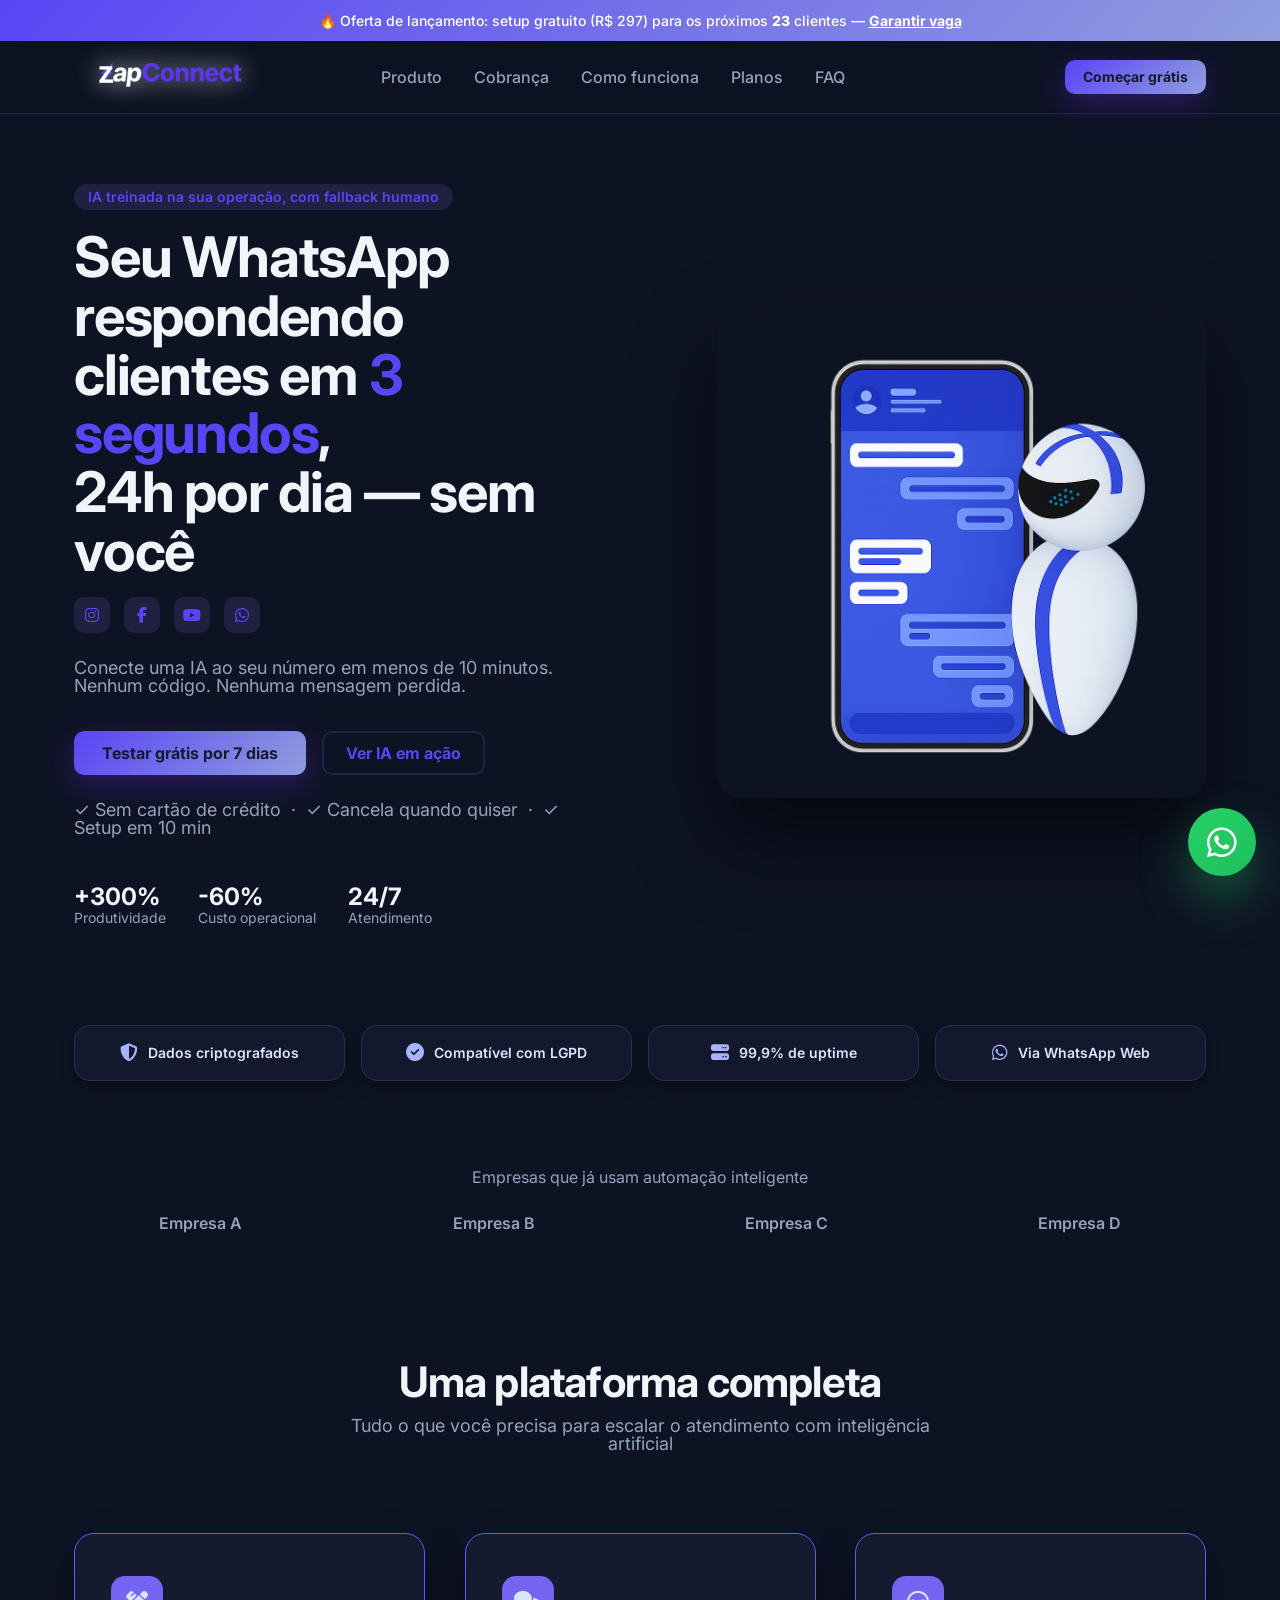
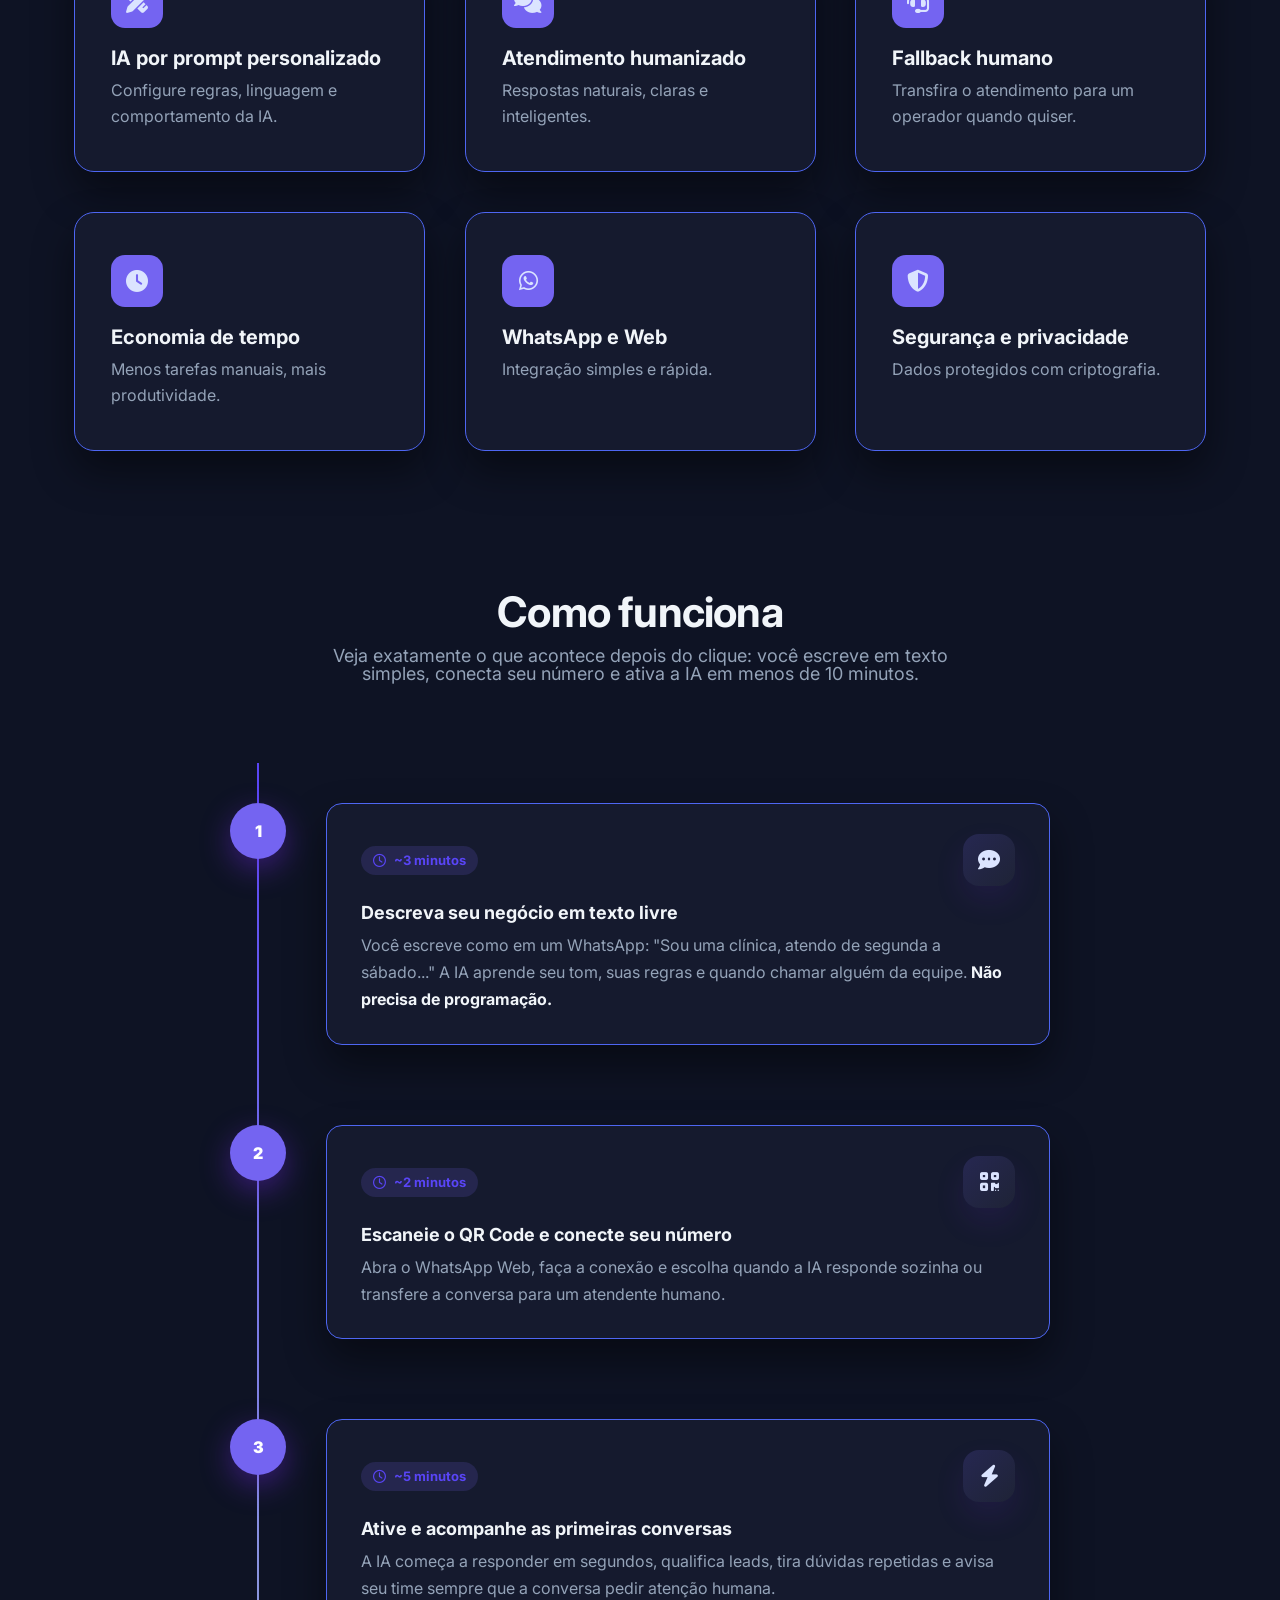
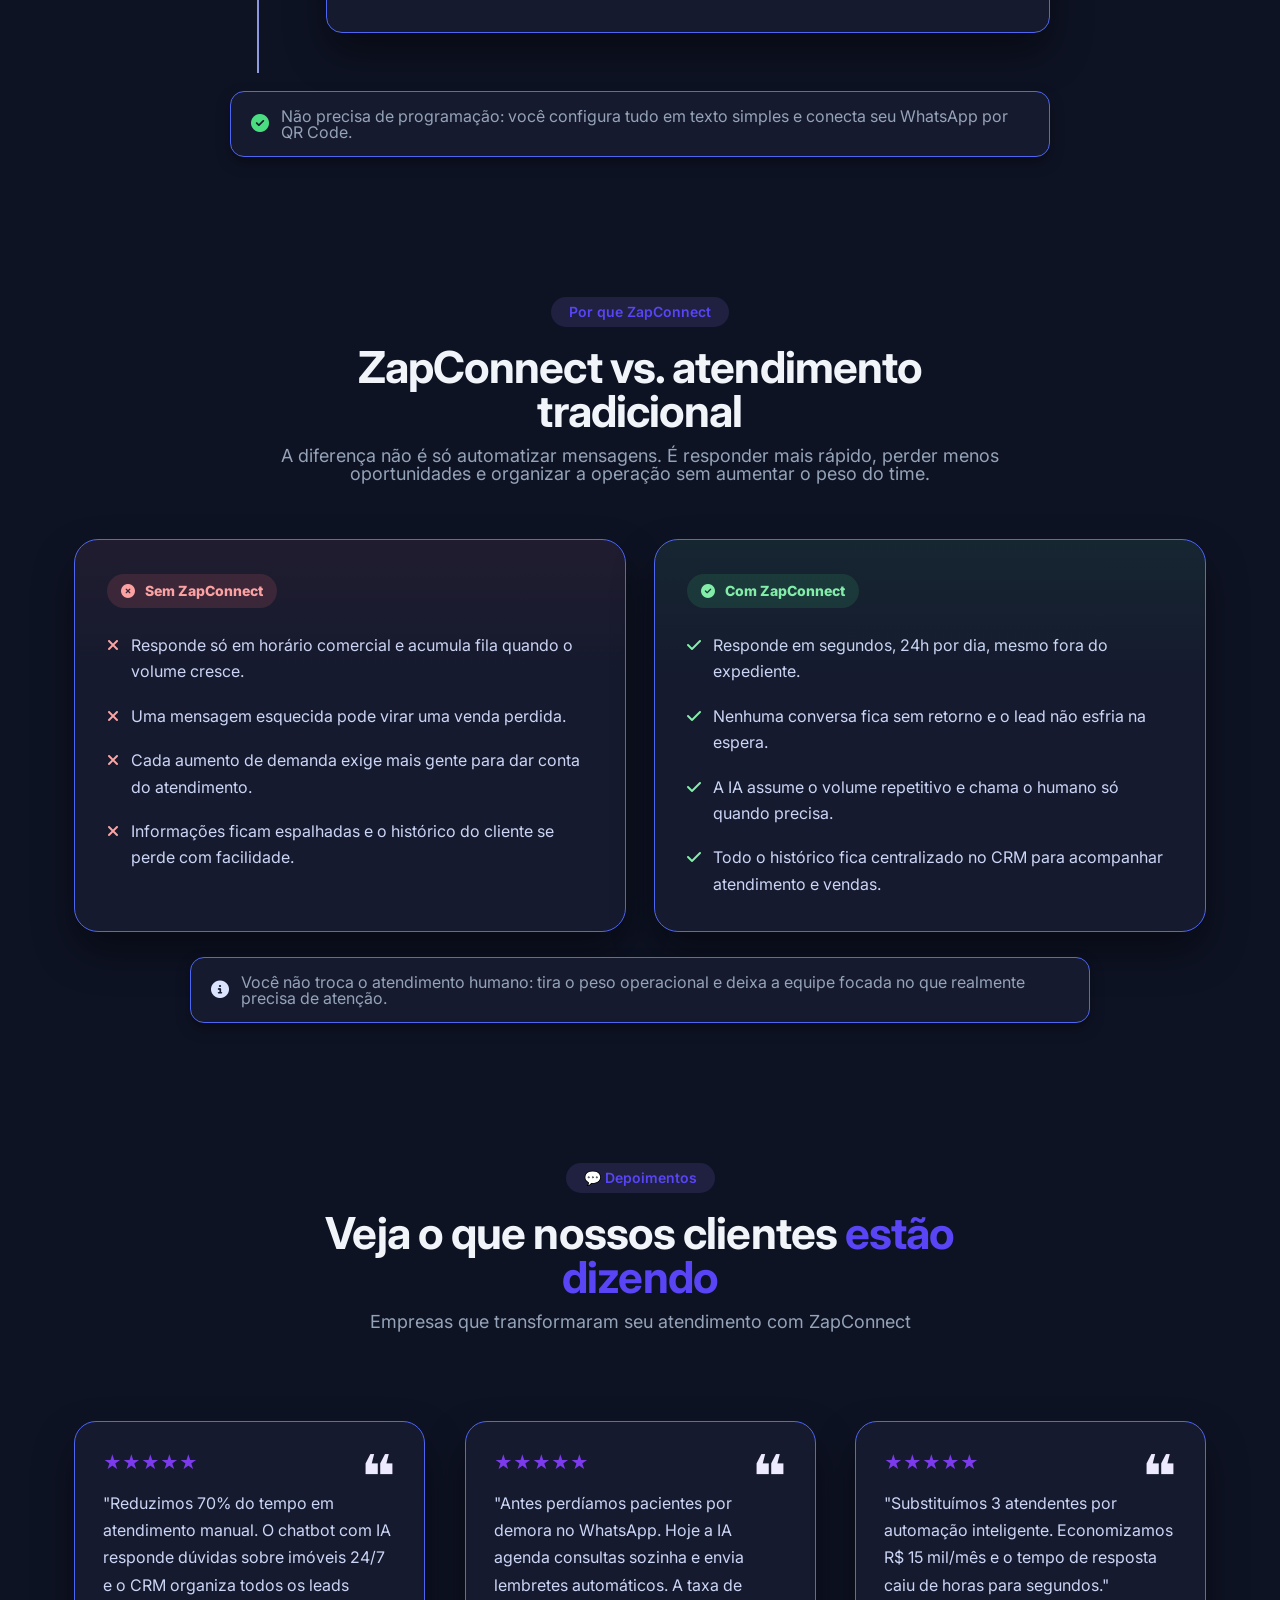
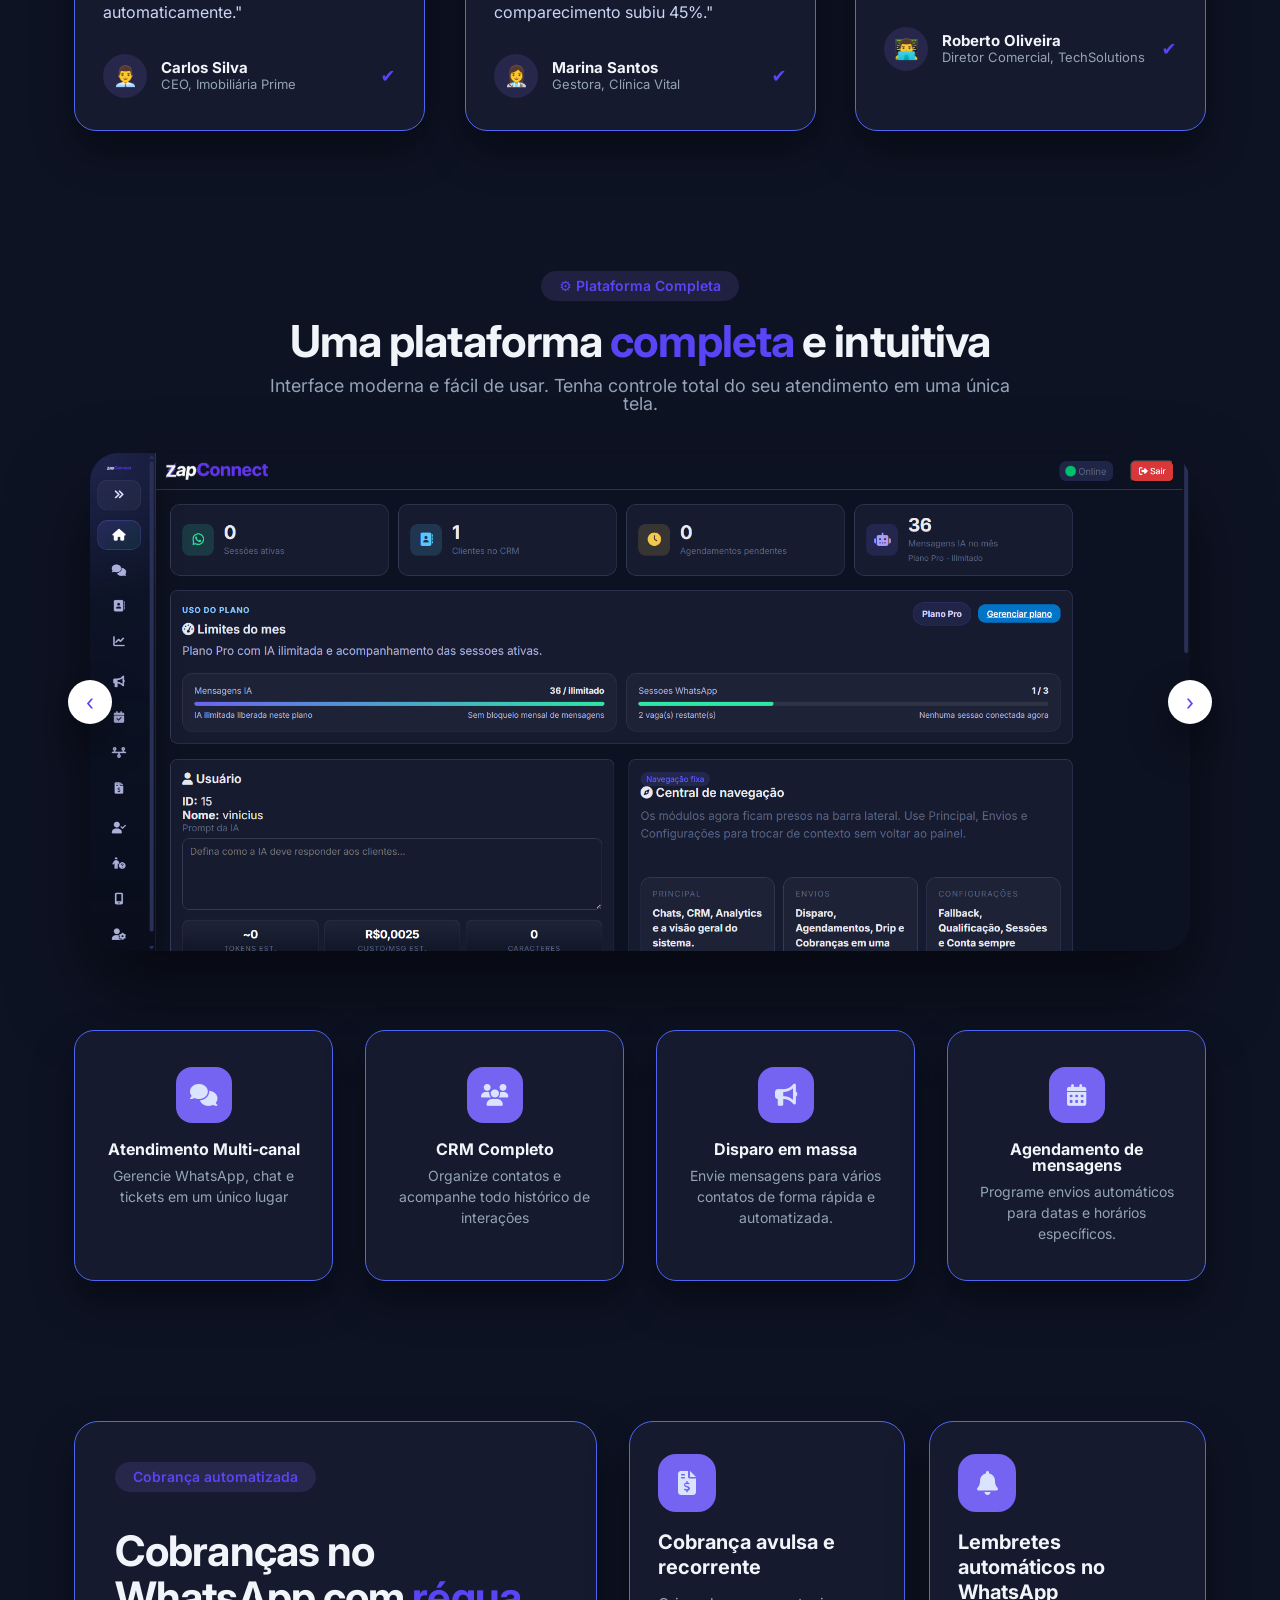
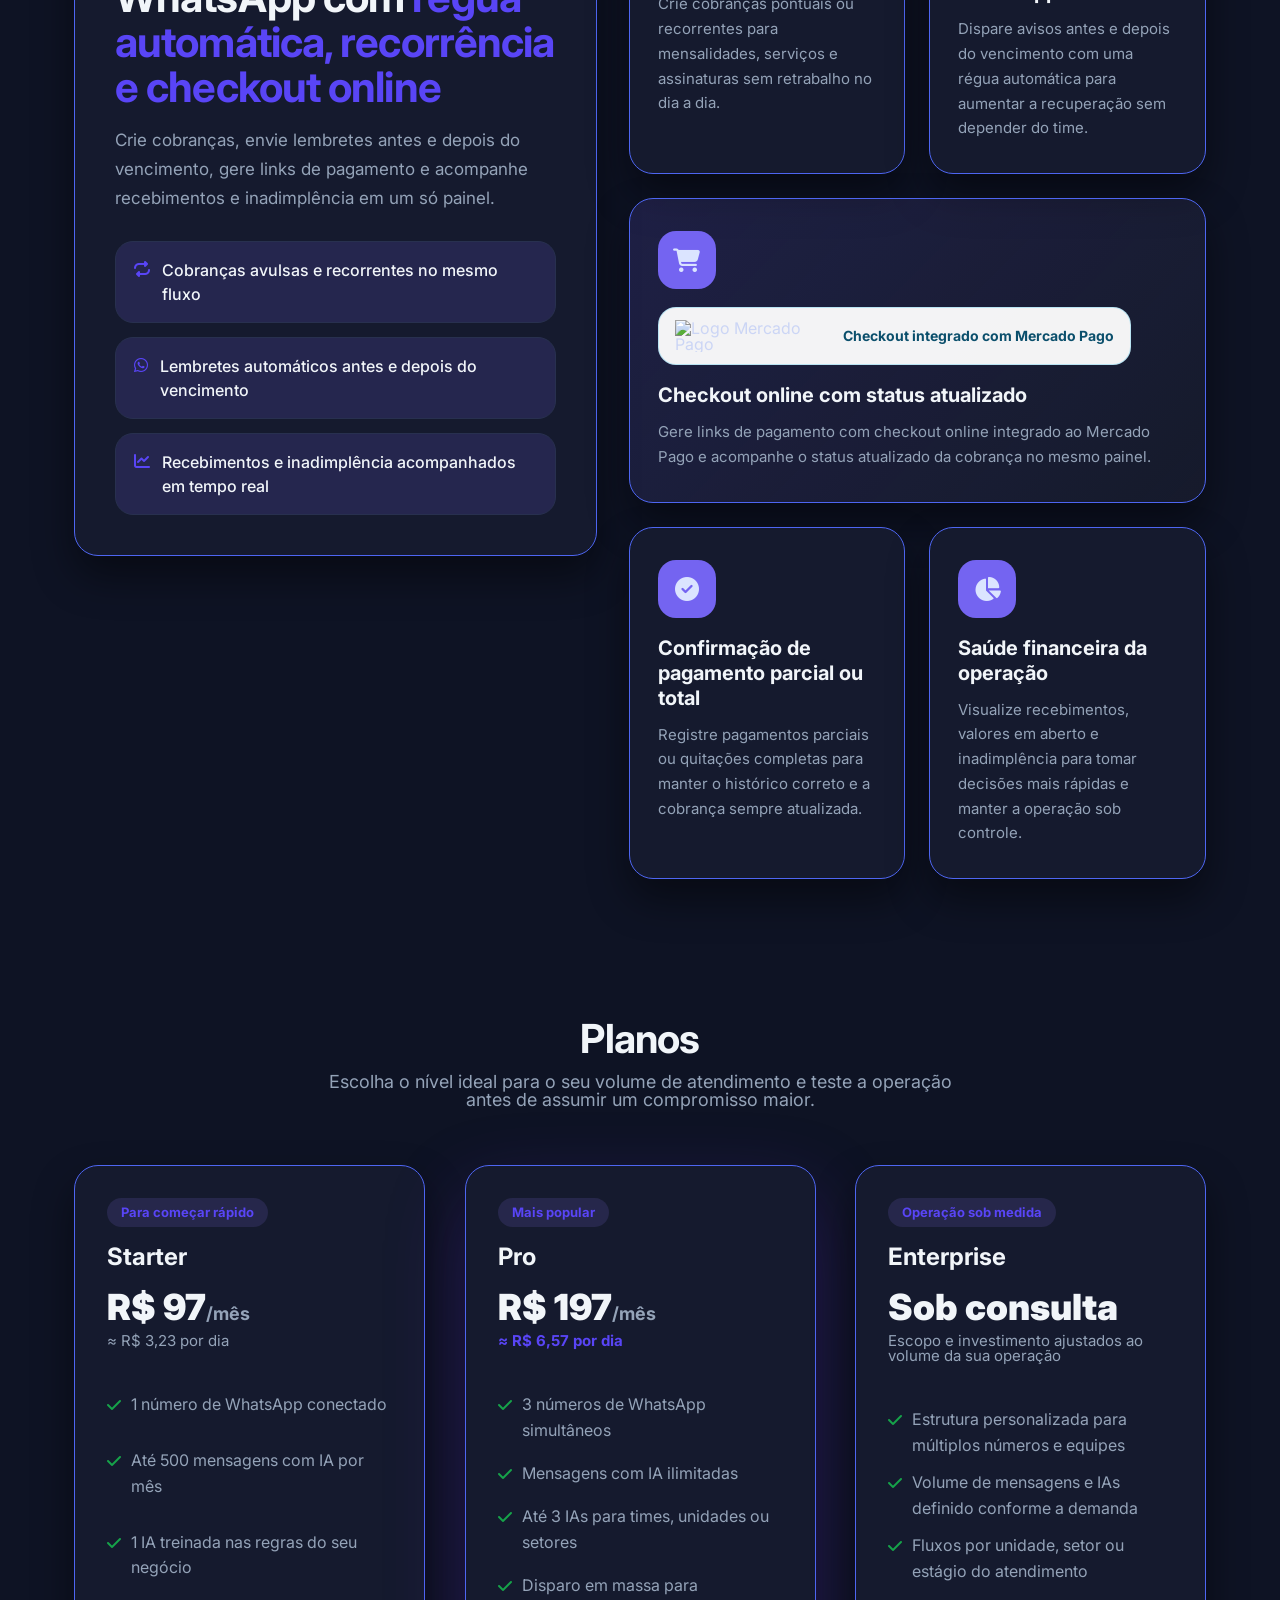
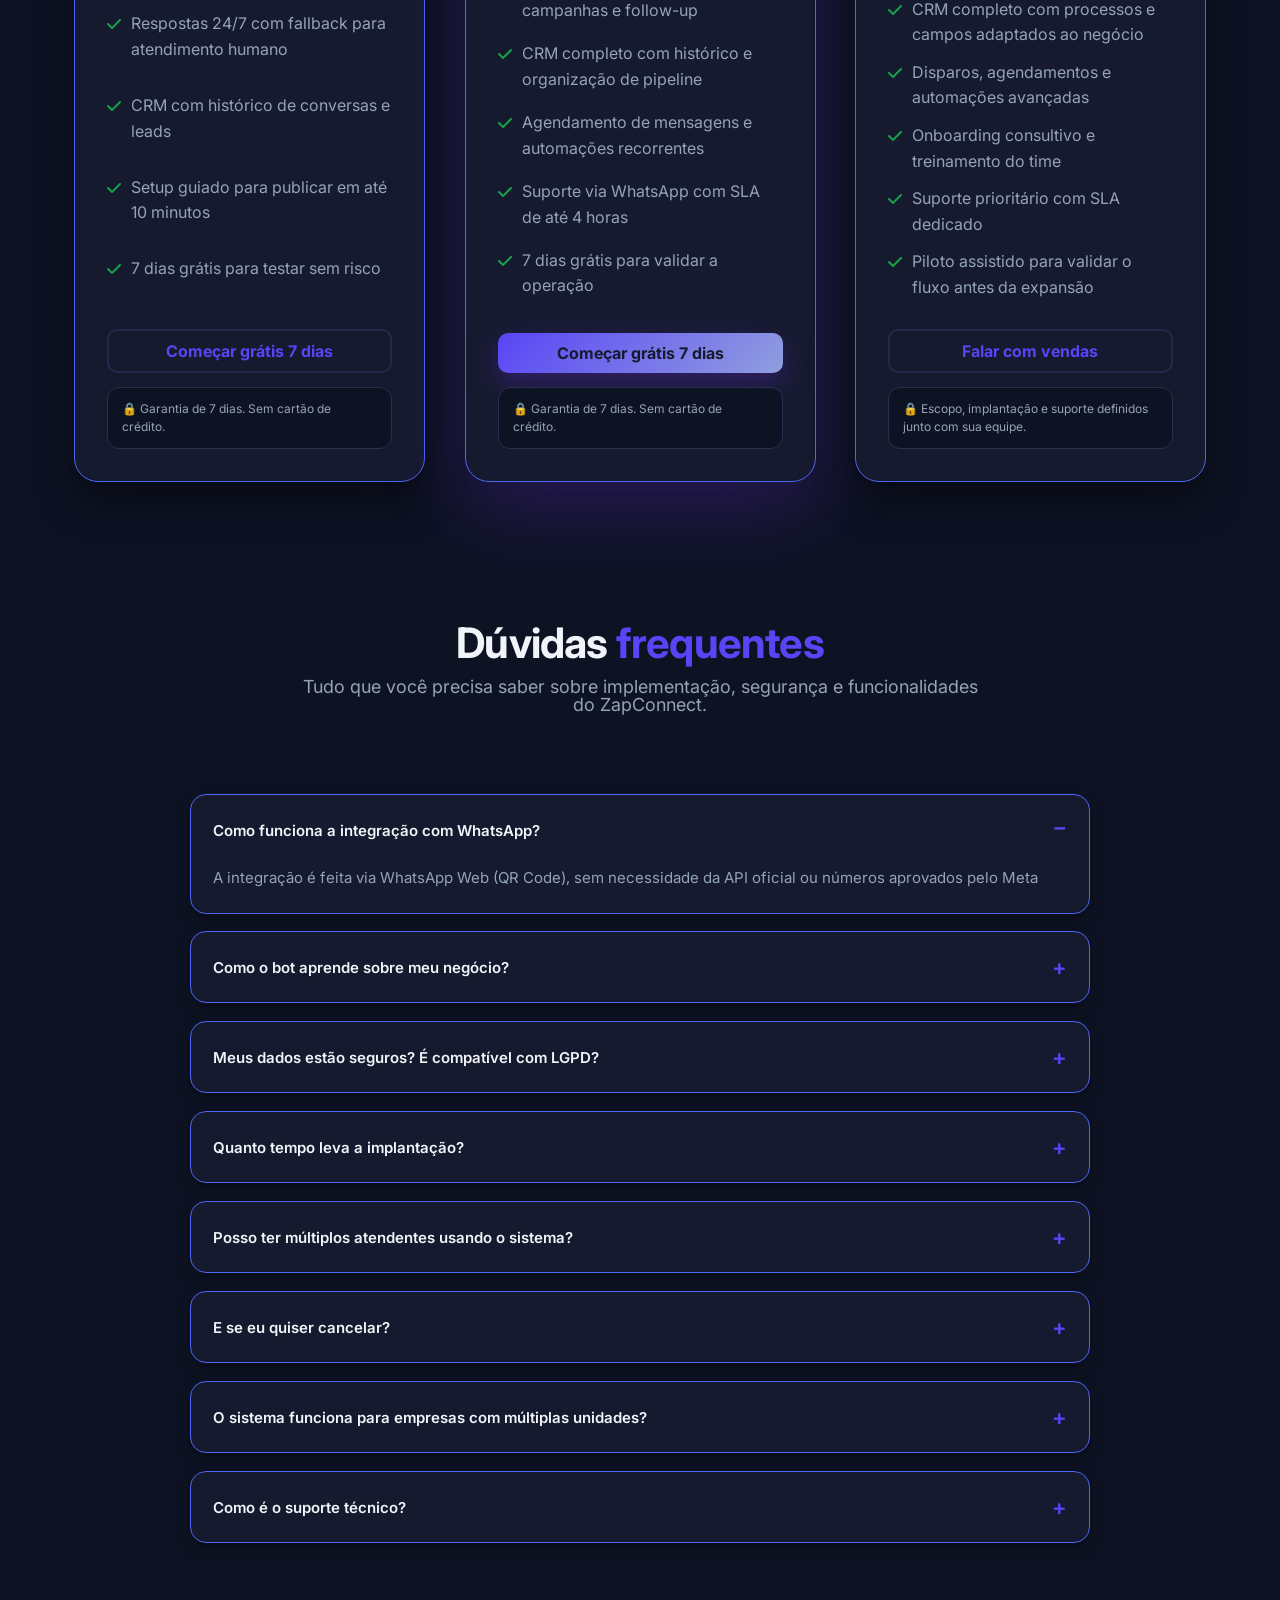
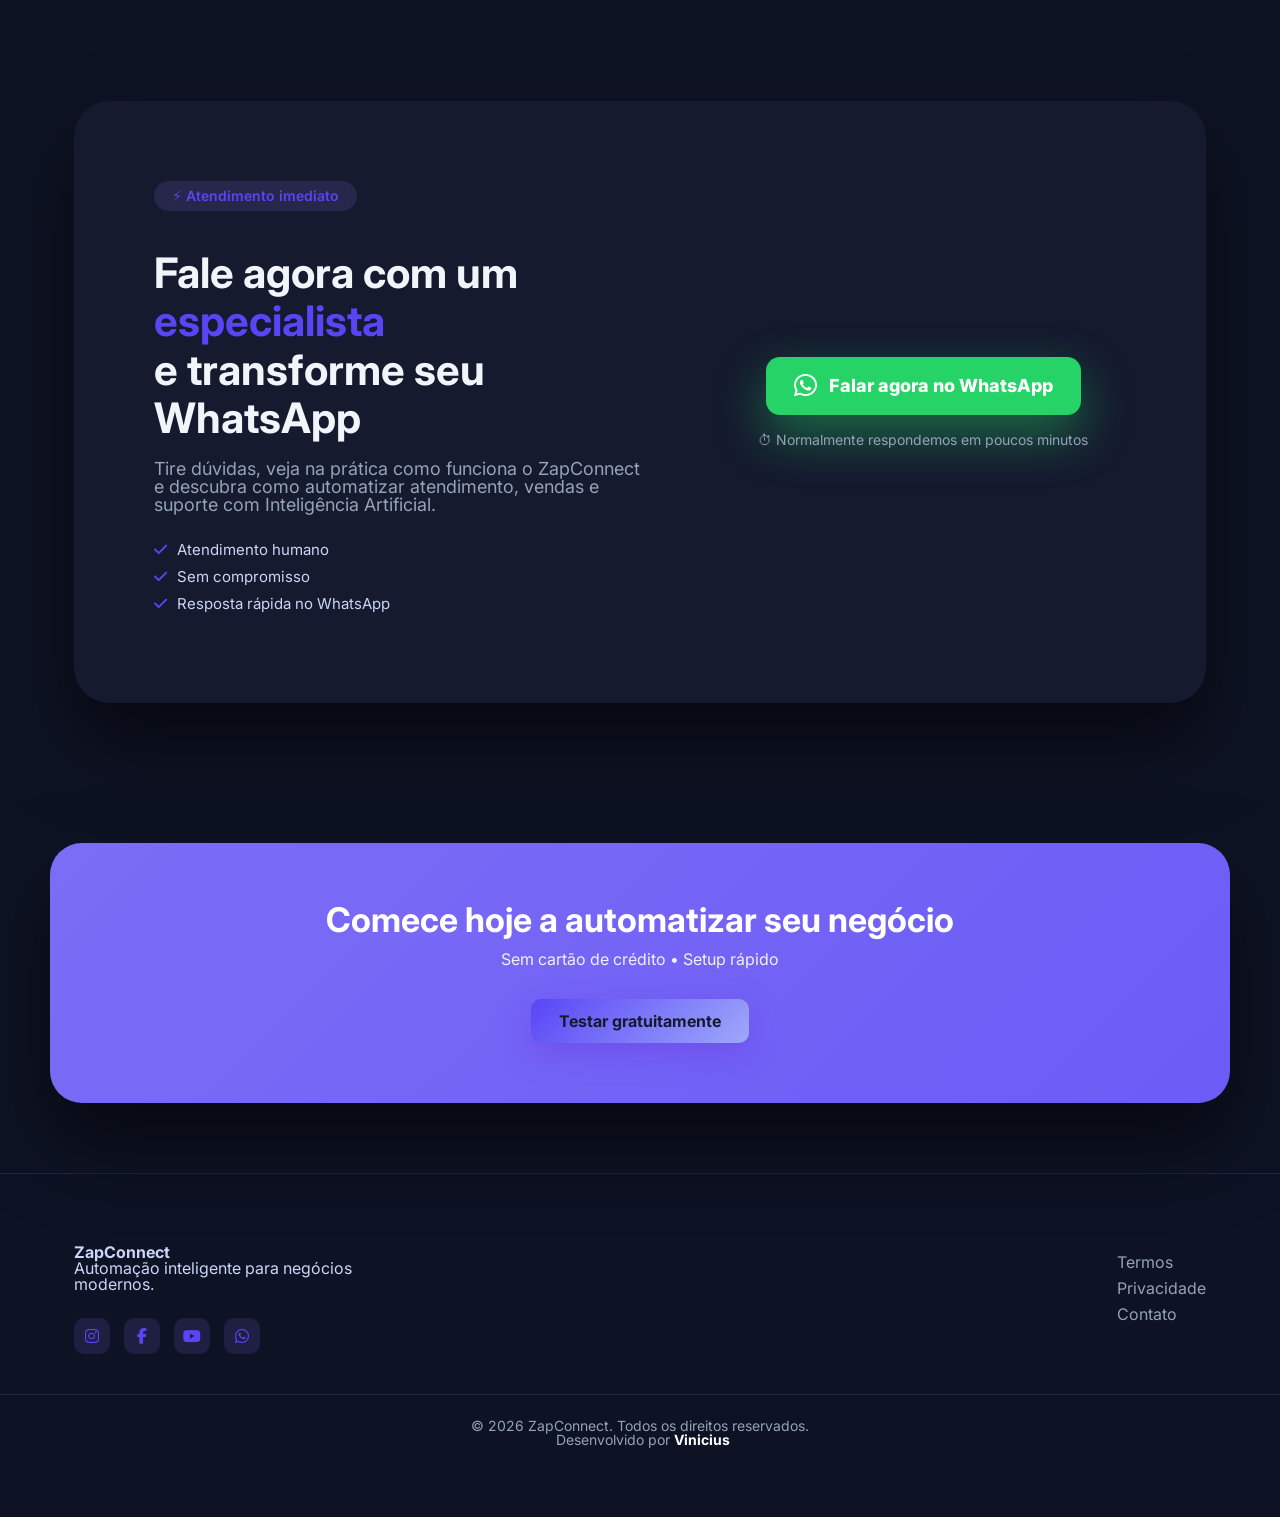
==== commit 2ca6977f: "fix: melhorias 07/05/2026" ====
--- a/index.html
+++ b/index.html
@@ -684,7 +684,7 @@
                     </button>
                     <div class="faq-answer">
                         <p>
-                            A implantação normalmente leva de 1 a 3 dias úteis,
+                            A implantação normalmente leva de 5 minutos a 1 hora,
                             dependendo da complexidade do projeto.
                         </p>
                     </div>
@@ -851,6 +851,11 @@
         </div>
     </footer>
 
+    <a href="https://wa.me/message/KCRWROVL42NJM1?text=Ol&aacute;,%20vim%20pelo%20site%20ZapConnect"
+        class="whatsapp-float" aria-label="Falar com ZapConnect no WhatsApp"
+        title="Falar com ZapConnect no WhatsApp" target="_blank" rel="noopener noreferrer">
+        <i class="fa-brands fa-whatsapp"></i>
+    </a>
 
     <script src="js/main.js"></script>
 </body>
--- a/css/style.css
+++ b/css/style.css
@@ -2483,6 +2483,34 @@
   box-shadow: 0 26px 70px rgba(37, 211, 102, .55);
 }
 
+.whatsapp-float {
+  position: fixed;
+  right: 24px;
+  bottom: 24px;
+  width: 68px;
+  height: 68px;
+  border-radius: 999px;
+  display: flex;
+  align-items: center;
+  justify-content: center;
+  background: linear-gradient(135deg, #25D366, #1ebe5d);
+  color: #fff;
+  text-decoration: none;
+  box-shadow: 0 22px 50px rgba(37, 211, 102, .38);
+  z-index: 1200;
+  transition: transform .25s ease, box-shadow .25s ease;
+  animation: whatsappBreathe 3.8s ease-in-out infinite;
+}
+
+.whatsapp-float i {
+  font-size: 34px;
+}
+
+.whatsapp-float:hover {
+  transform: translateY(-4px) scale(1.06);
+  box-shadow: 0 28px 64px rgba(37, 211, 102, .52);
+}
+
 .lead-note {
   margin-top: 18px;
   font-size: 14px;
@@ -2515,6 +2543,19 @@
   }
 }
 
+@media (max-width: 600px) {
+  .whatsapp-float {
+    right: 18px;
+    bottom: 18px;
+    width: 60px;
+    height: 60px;
+  }
+
+  .whatsapp-float i {
+    font-size: 30px;
+  }
+}
+
 @media (max-width: 480px) {
   .lead-whatsapp-box {
     padding: 48px 26px;
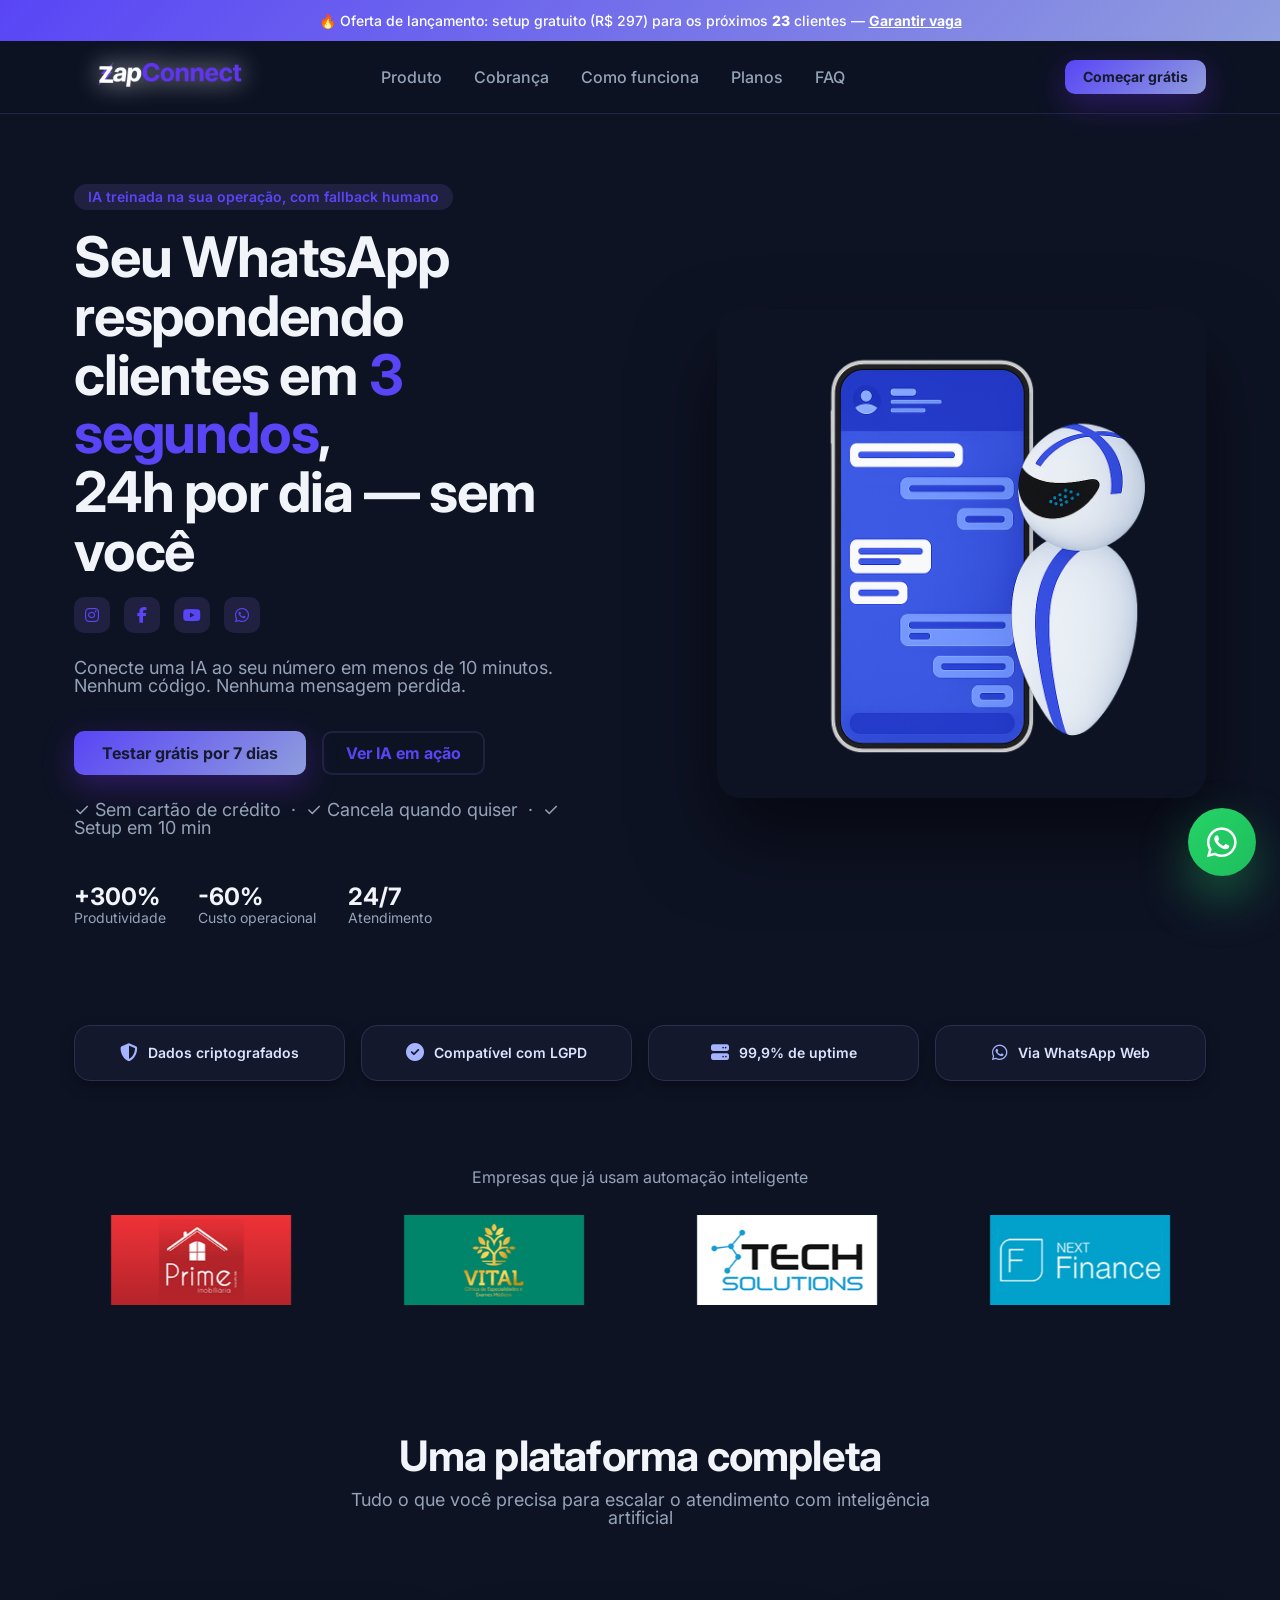
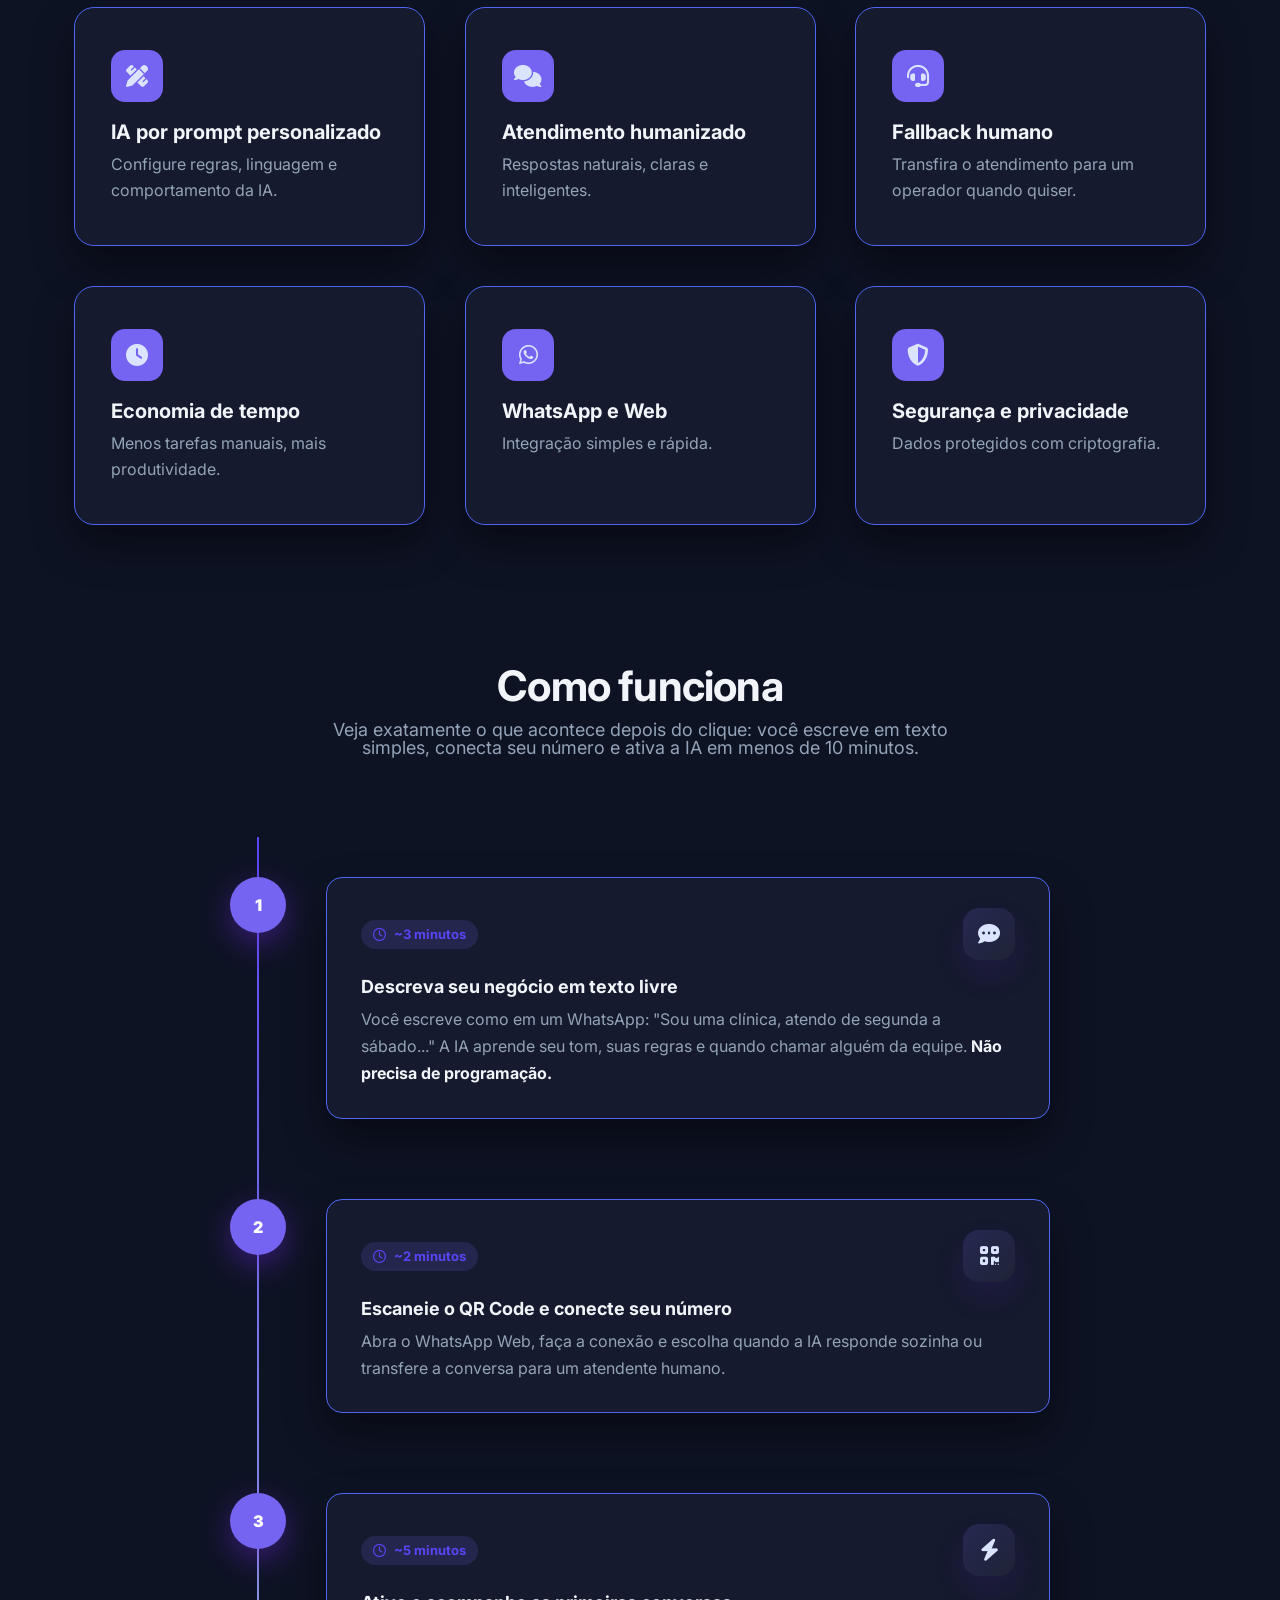
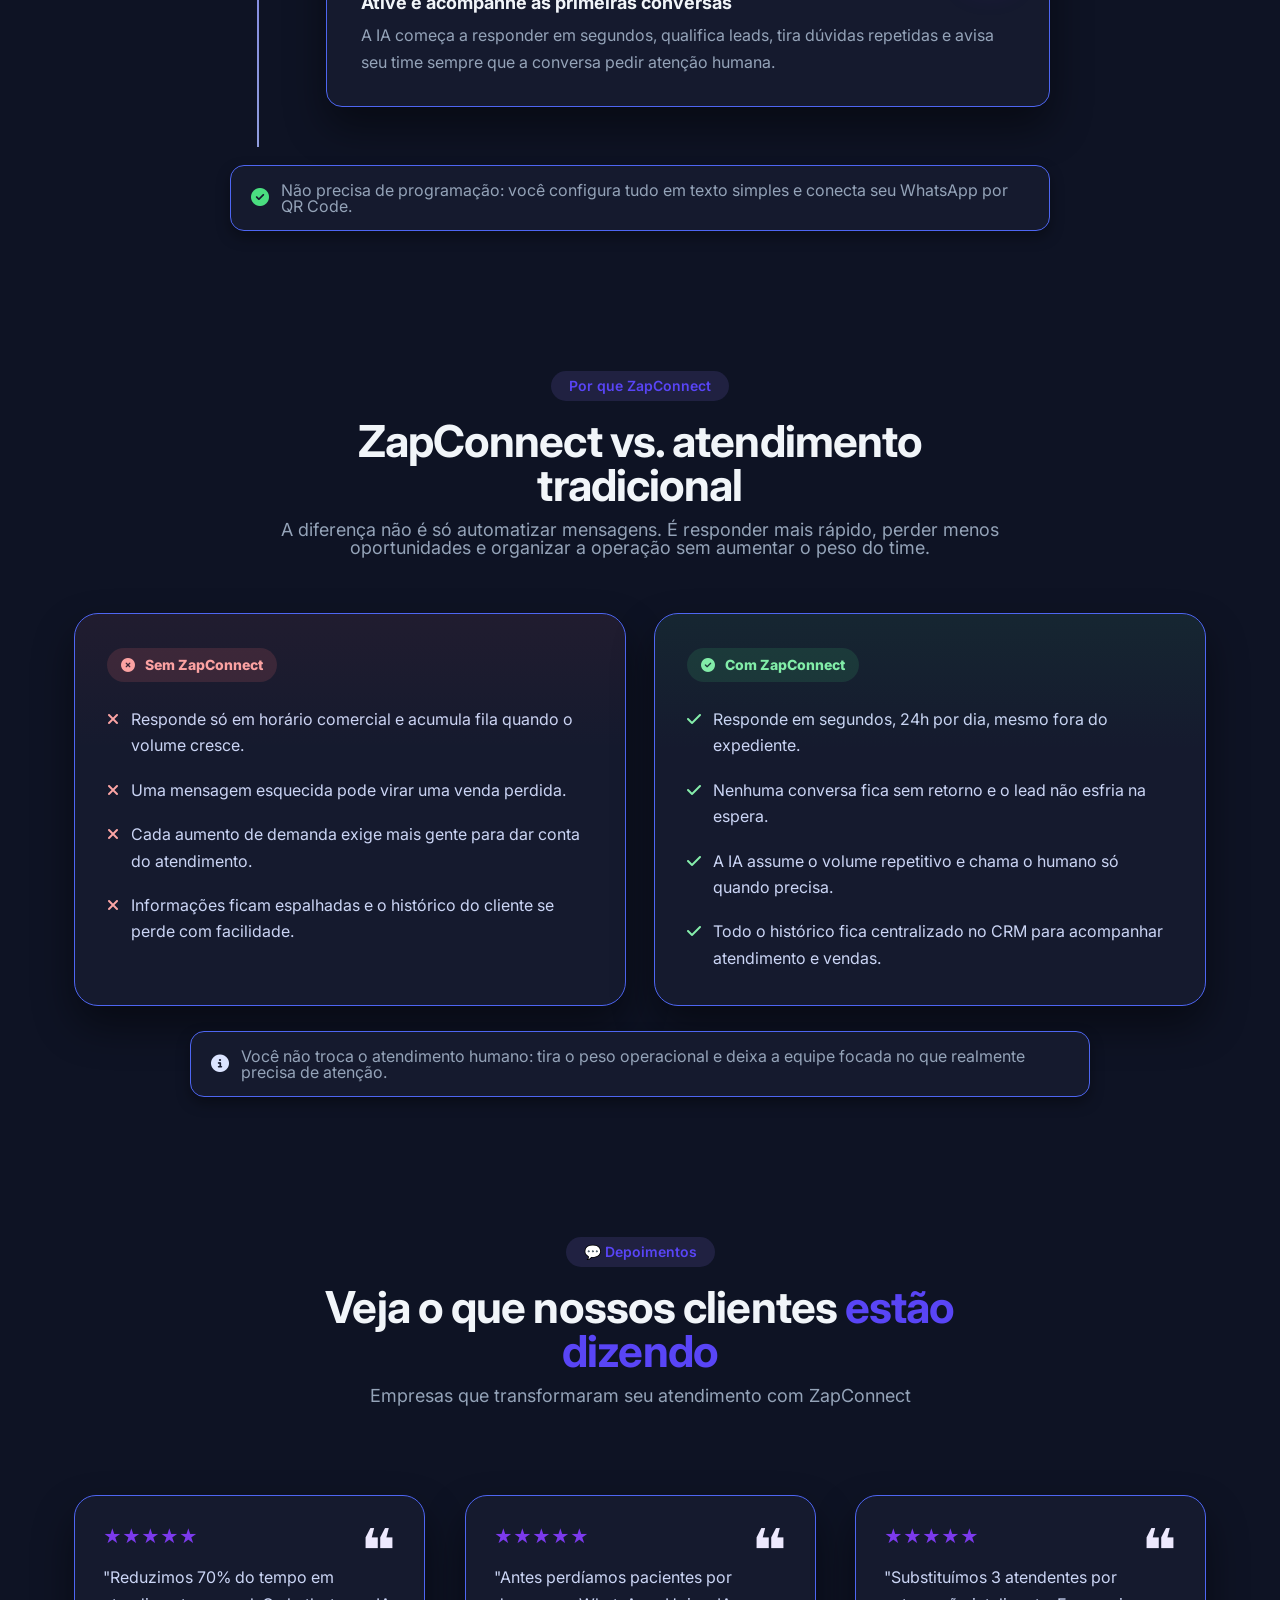
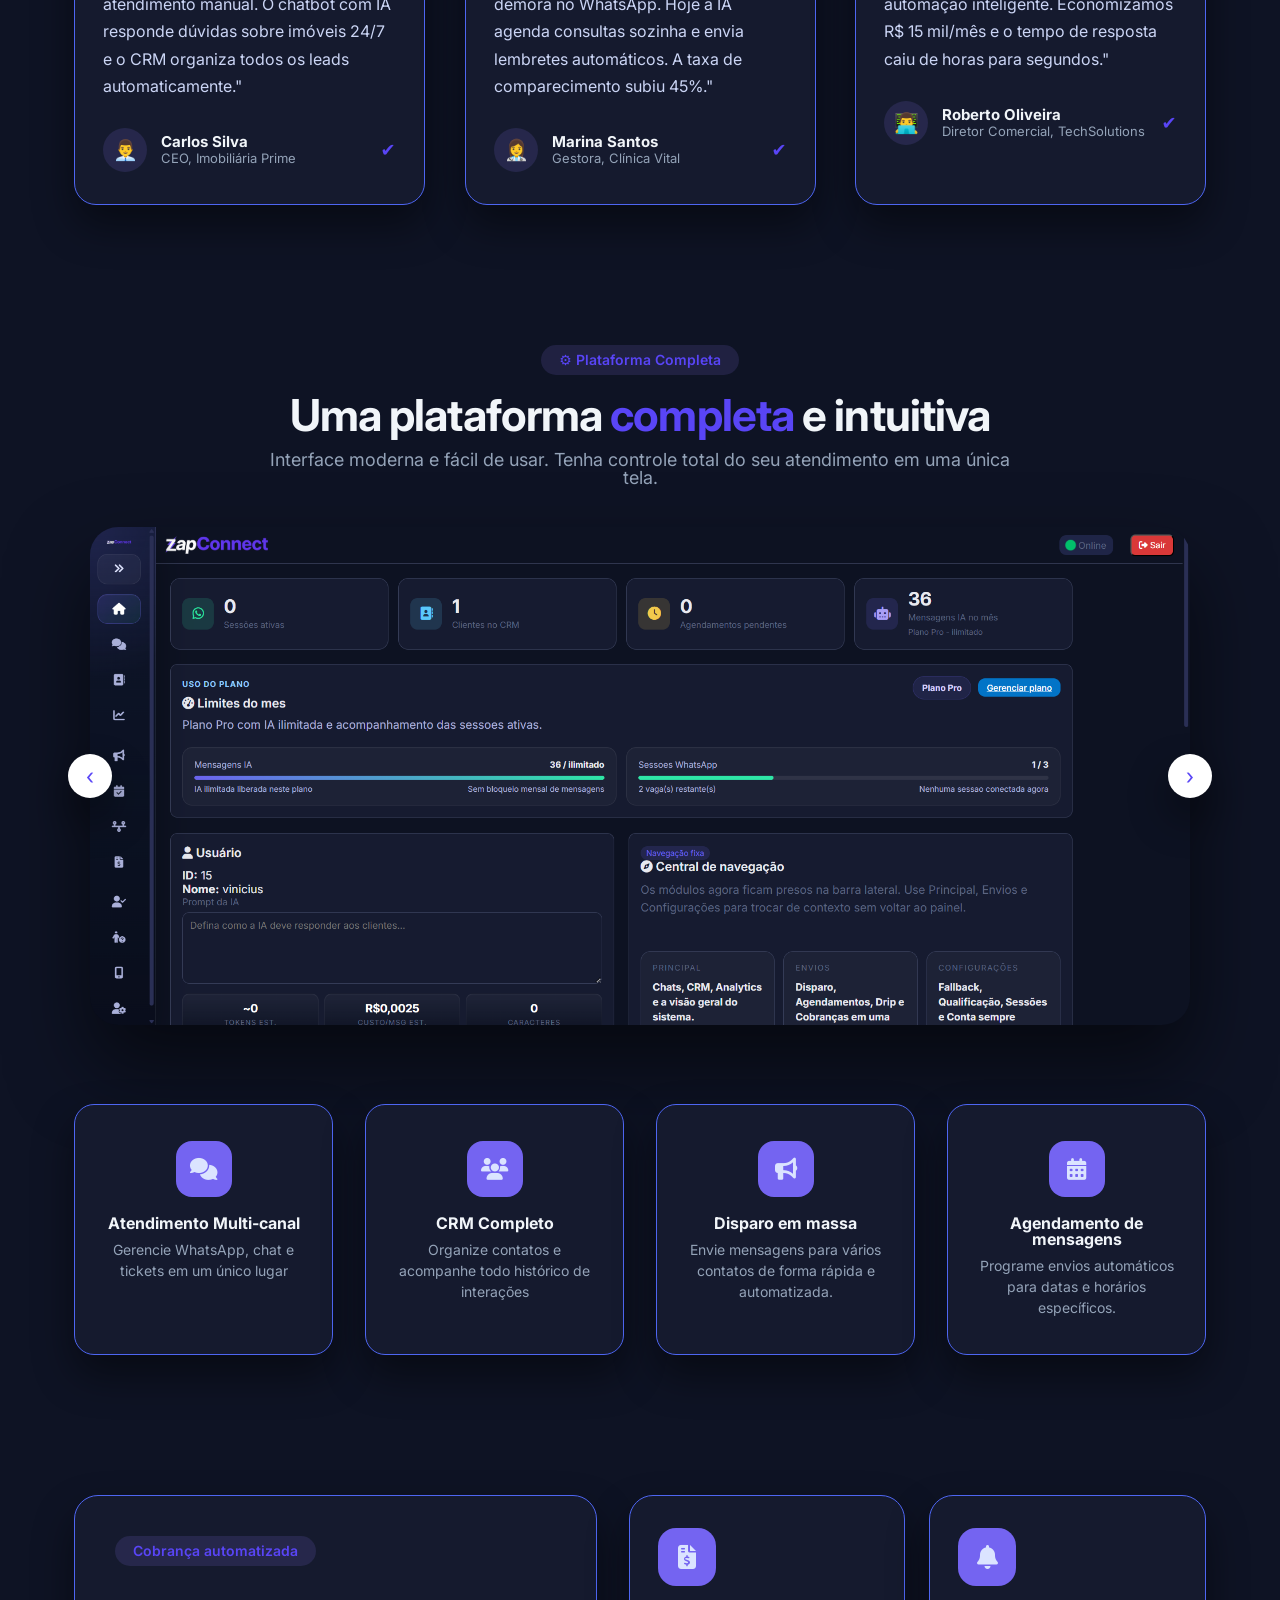
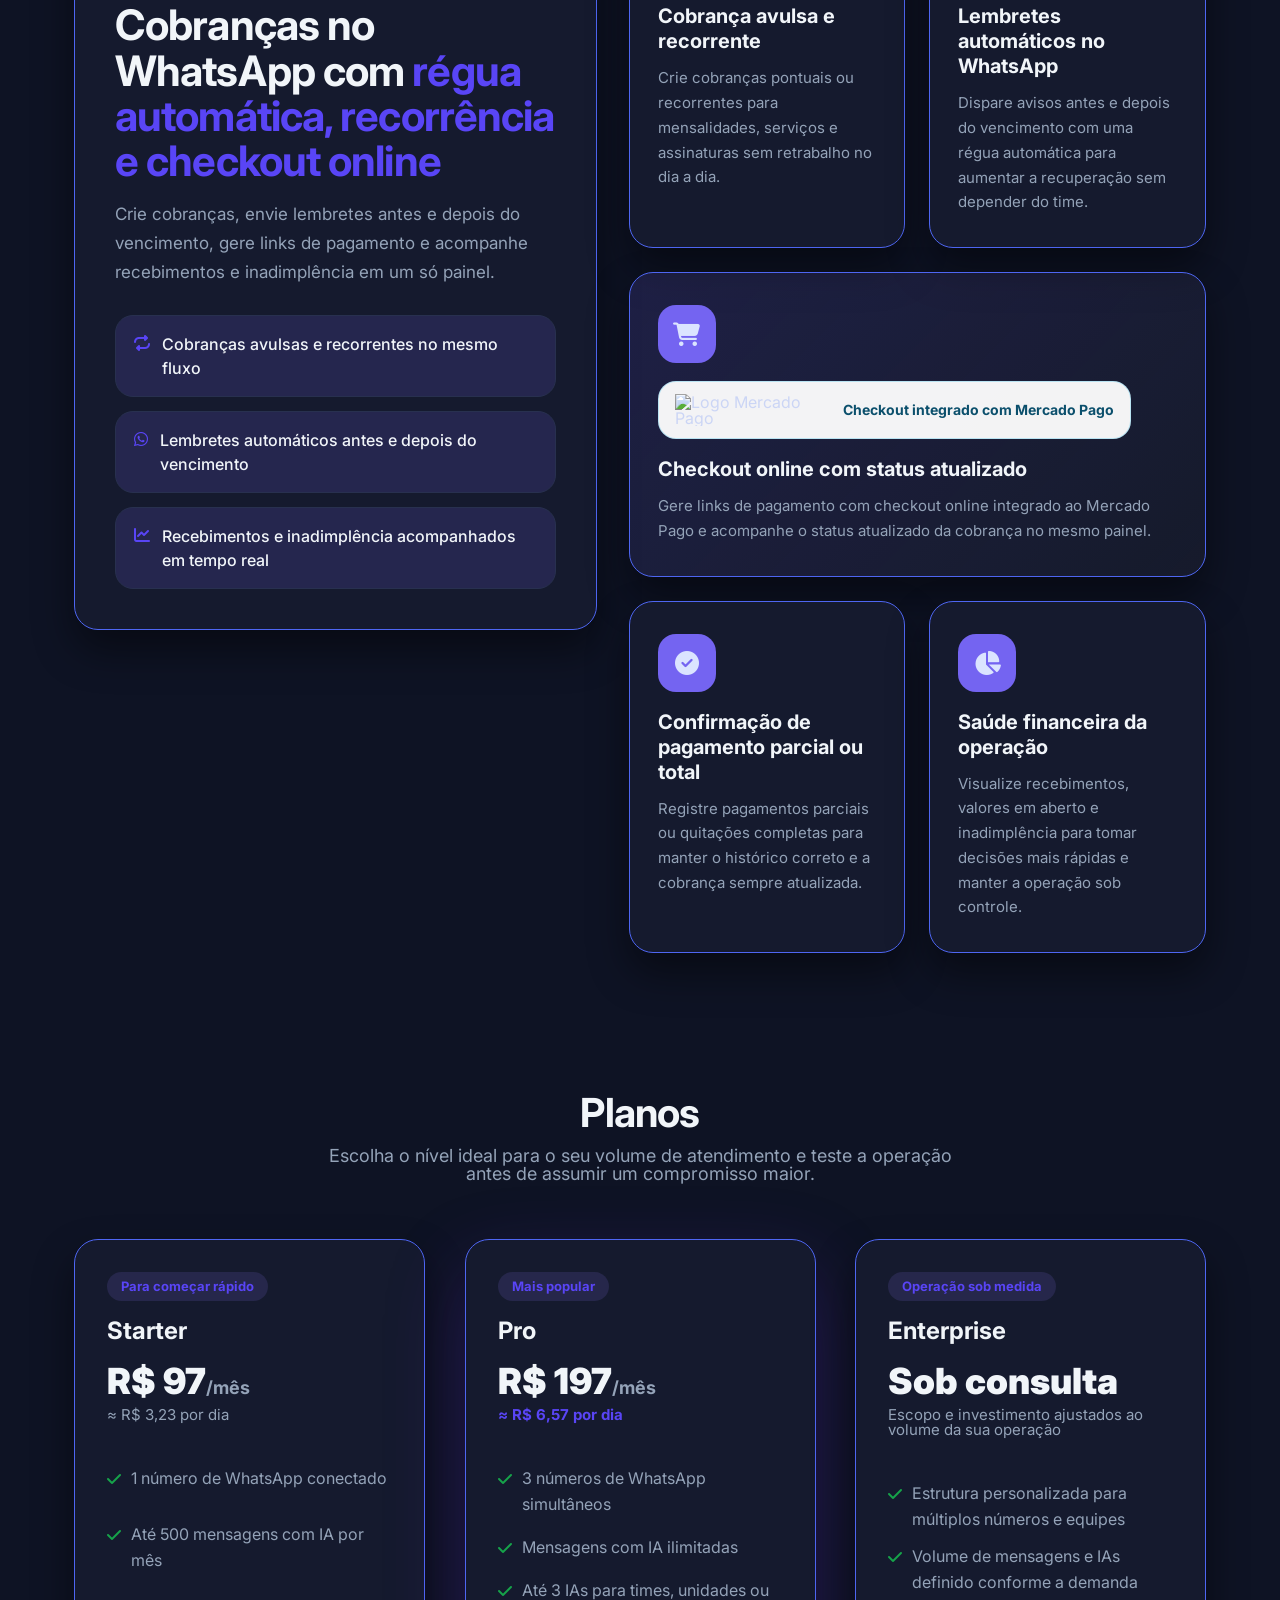
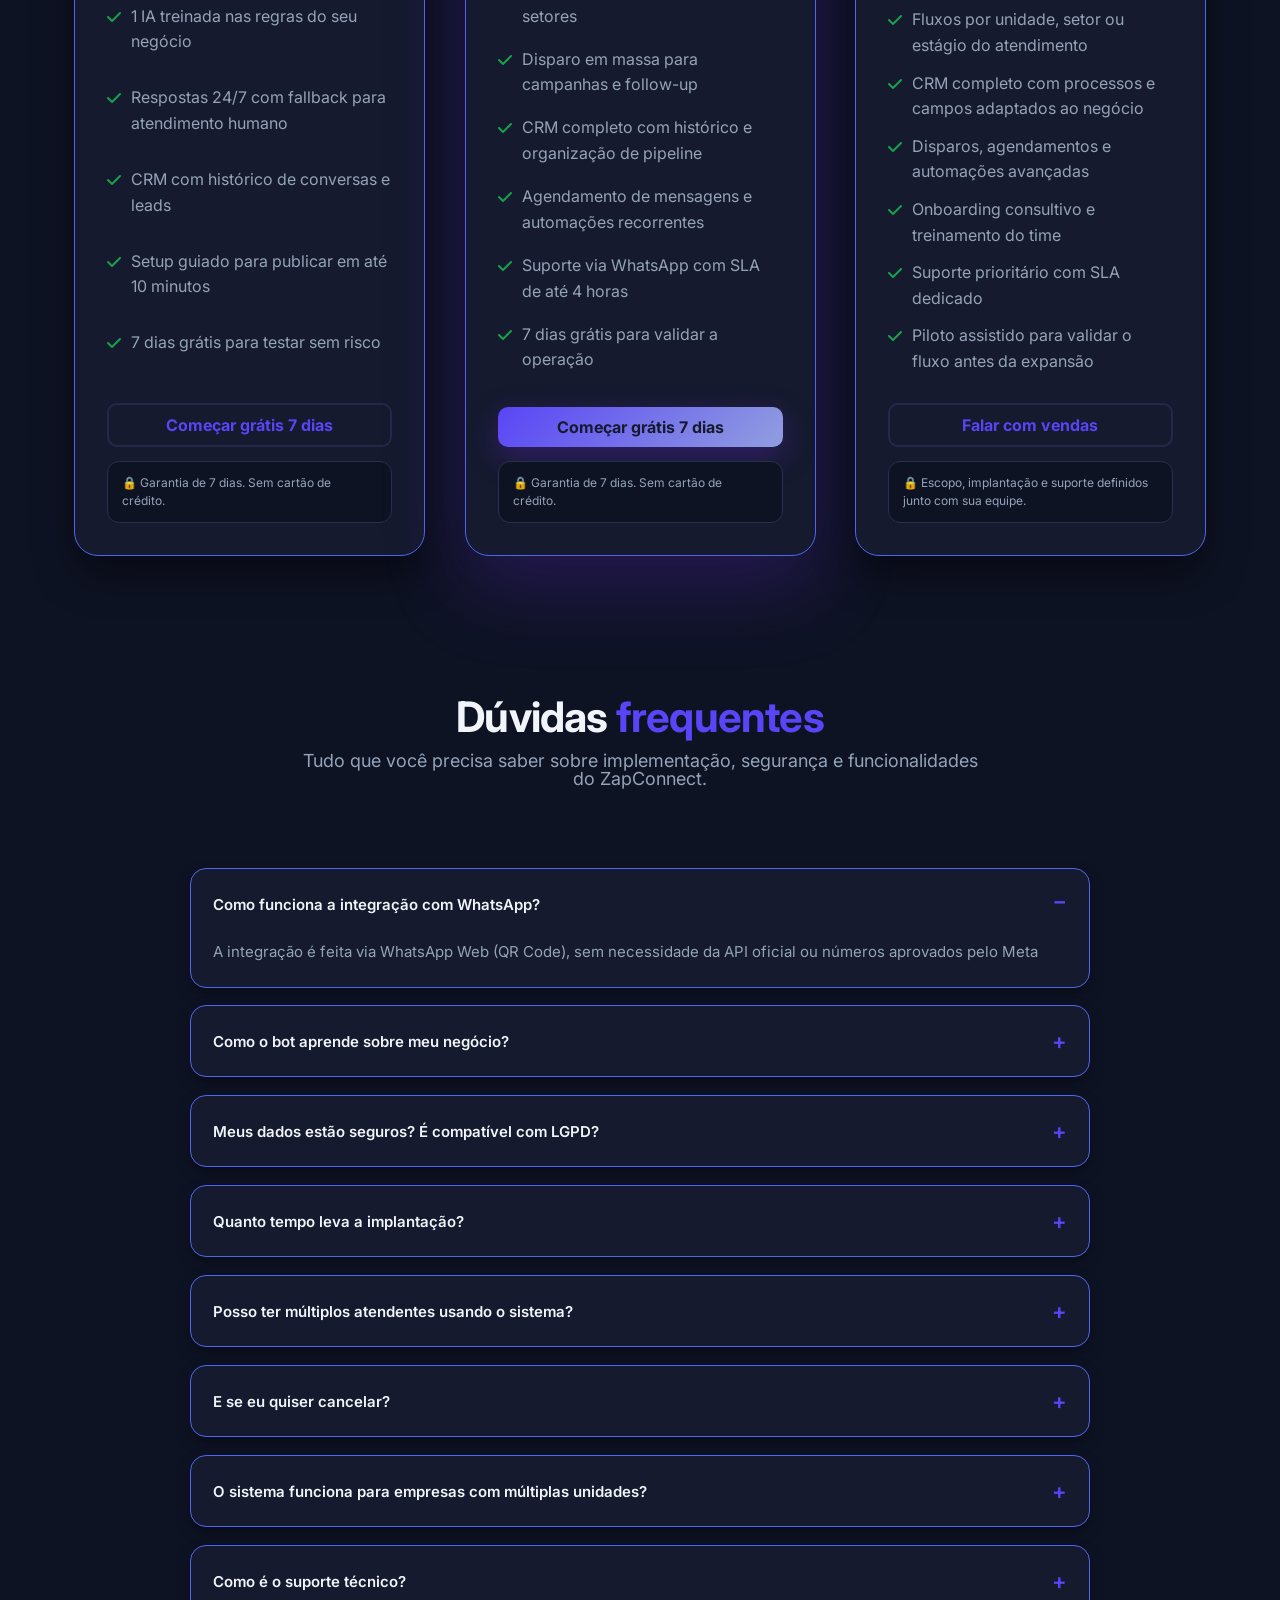
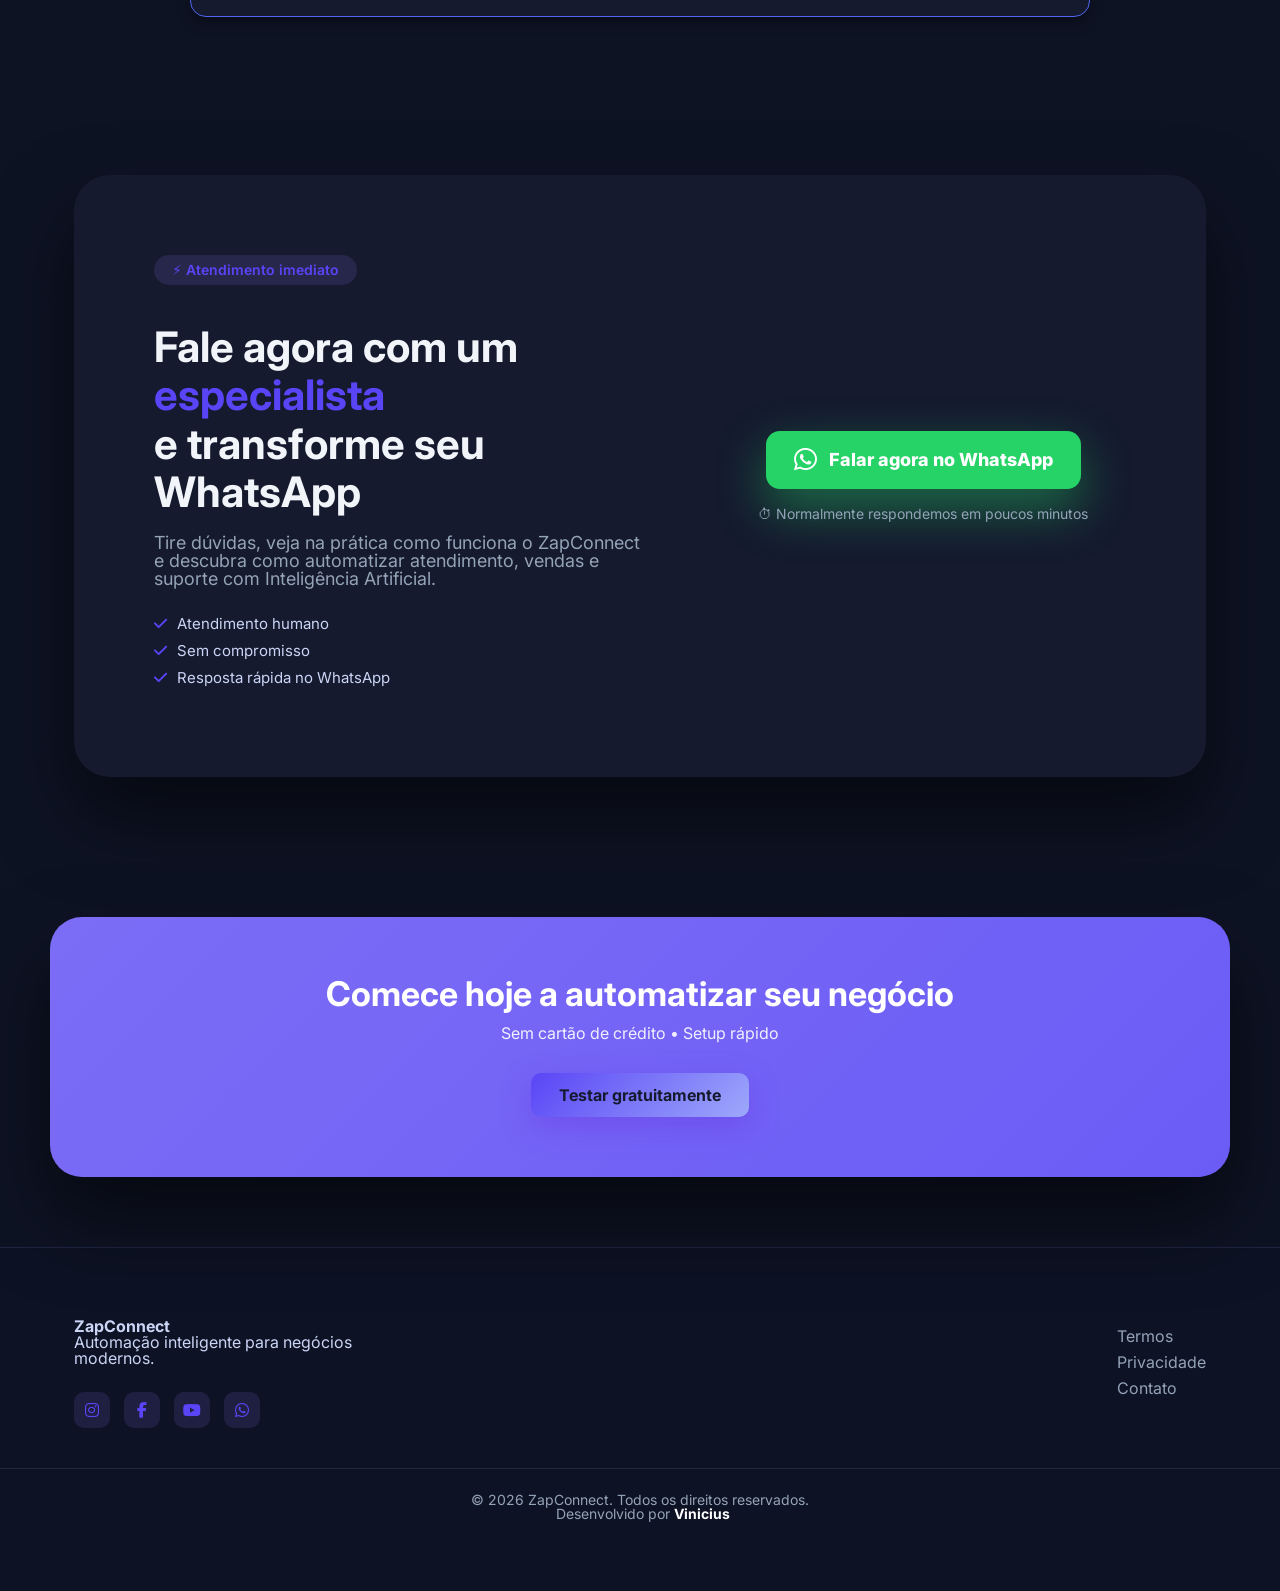
==== commit cc7f9ad1: "fix: melhorias 07/05/2026" ====
--- a/index.html
+++ b/index.html
@@ -147,10 +147,10 @@
         <div class="container">
             <p>Empresas que já usam automação inteligente</p>
             <div class="logos-grid">
-                <span>Empresa A</span>
-                <span>Empresa B</span>
-                <span>Empresa C</span>
-                <span>Empresa D</span>
+                <span><img src="img/empresas/prime-imobiliaria-logo-240x120.png" alt="Logo Prime Imobiliária" /></span>
+                <span><img src="img/empresas/vital-clinica-logo-240x120.png" alt="Logo Vital Cl&iacute;nica" /></span>
+                <span><img src="img/empresas/tech-solutions-logo-240x120.png" alt="Logo Tech Solutions" /></span>
+                <span><img src="img/empresas/next-finance-logo-240x120.png" alt="Logo Next Finance" /></span>
             </div>
         </div>
     </section>
@@ -444,12 +444,12 @@
             <div class="platform-preview">
                 <button class="nav-preview left" onclick="prevSlide()">‹</button>
                 <div class="preview-slider">
-                    <img src="img/painel.png" alt="Painel ZapConnect" class="active" />
-                    <img src="img/chat.png" alt="Chat ZapConnect" />
-                    <img src="img/disparo.png" alt="Disparo ZapConnect" />
-                    <img src="img/agendamento.png" alt="agendamento ZapConnect" />
-                    <img src="img/crm.png" alt=" CRM ZapConnect" />
-                    <img src="img/cobranças.png" alt="Cobranças ZapConnect" />
+                    <img src="img/carrossel/painel.png" alt="Painel ZapConnect" class="active" />
+                    <img src="img/carrossel/chat.png" alt="Chat ZapConnect" />
+                    <img src="img/carrossel/disparo.png" alt="Disparo ZapConnect" />
+                    <img src="img/carrossel/agendamento.png" alt="agendamento ZapConnect" />
+                    <img src="img/carrossel/crm.png" alt=" CRM ZapConnect" />
+                    <img src="img/carrossel/cobranças.png" alt="Cobranças ZapConnect" />
                 </div>
                 <button class="nav-preview right" onclick="nextSlide()">›</button>
             </div>
--- a/css/style.css
+++ b/css/style.css
@@ -361,6 +361,21 @@
   font-weight: 600;
 }
 
+.logos-grid span {
+  min-height: 72px;
+  display: flex;
+  align-items: center;
+  justify-content: center;
+}
+
+.logos-grid img {
+  max-width: 180px;
+  width: 100%;
+  height: auto;
+  display: block;
+  object-fit: contain;
+}
+
 /* ================================
    SEÇÃO FEATURES AVANÇADA
 ================================ */
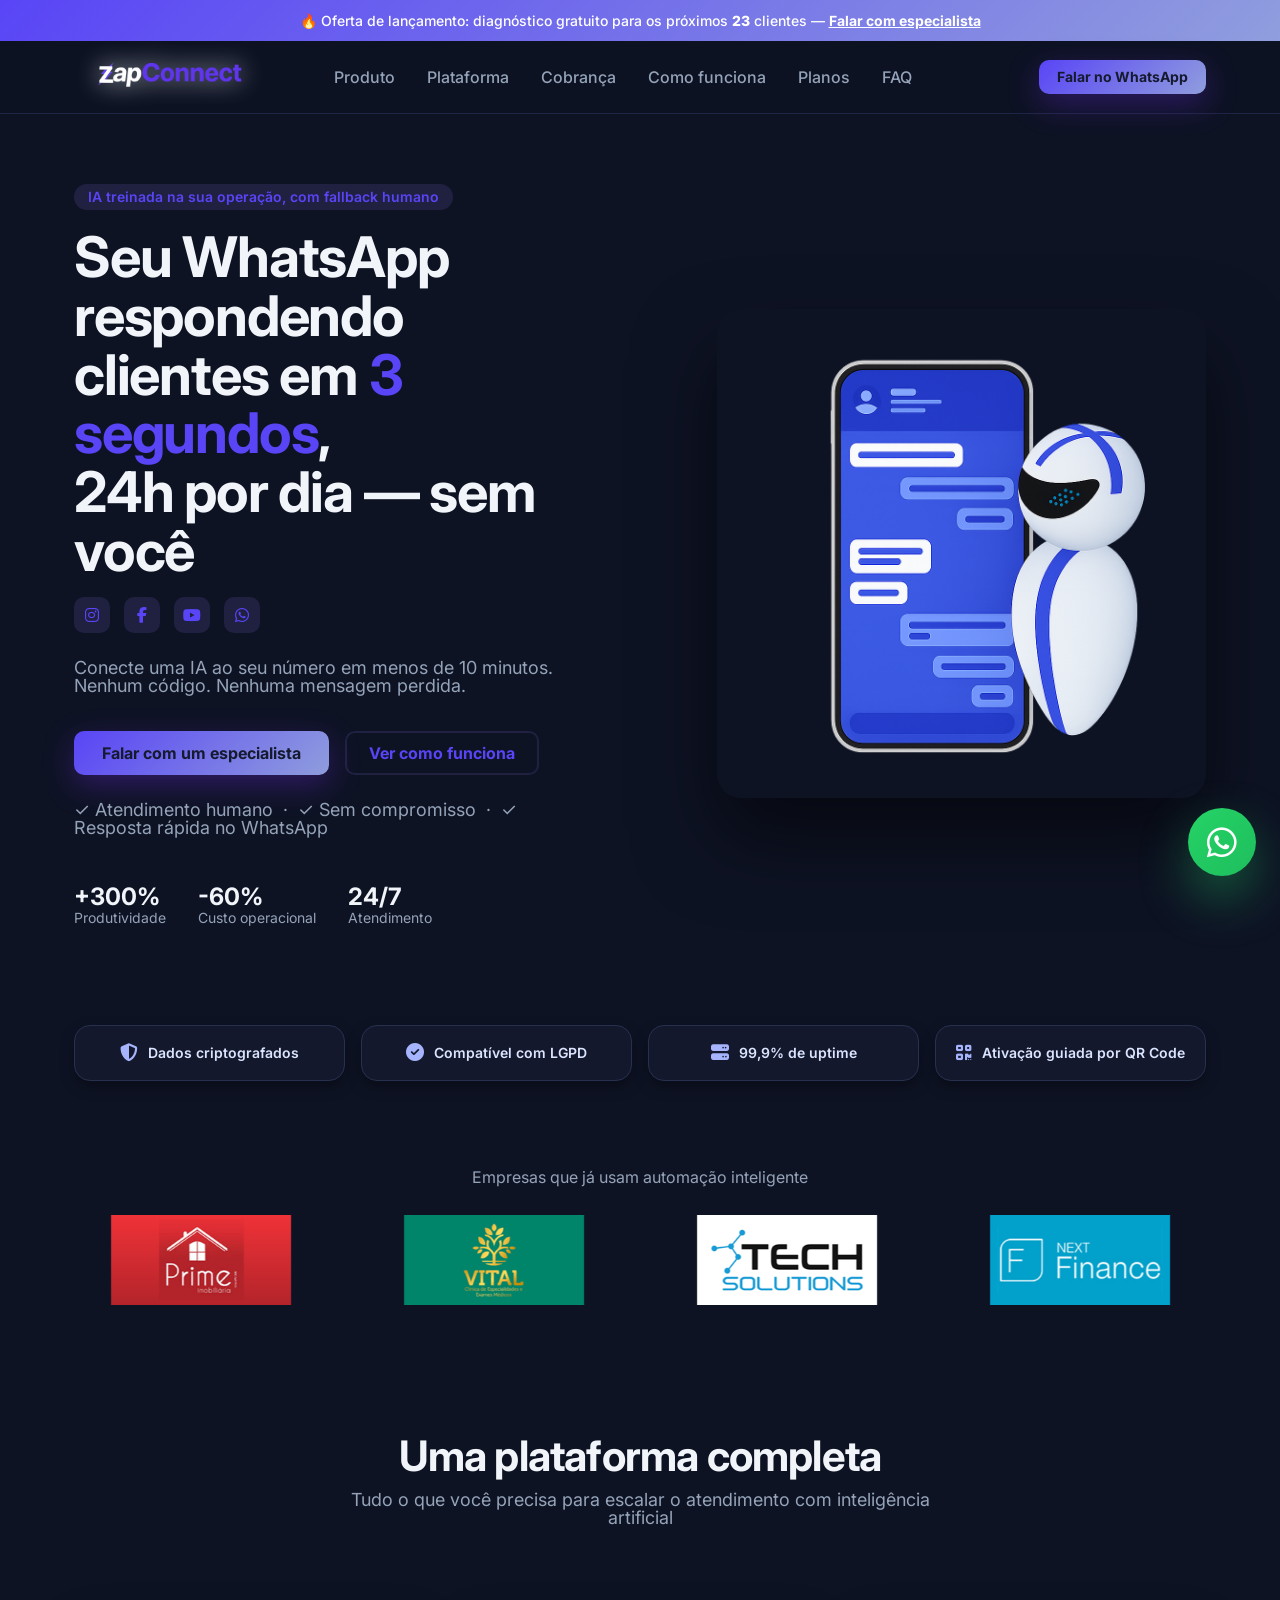
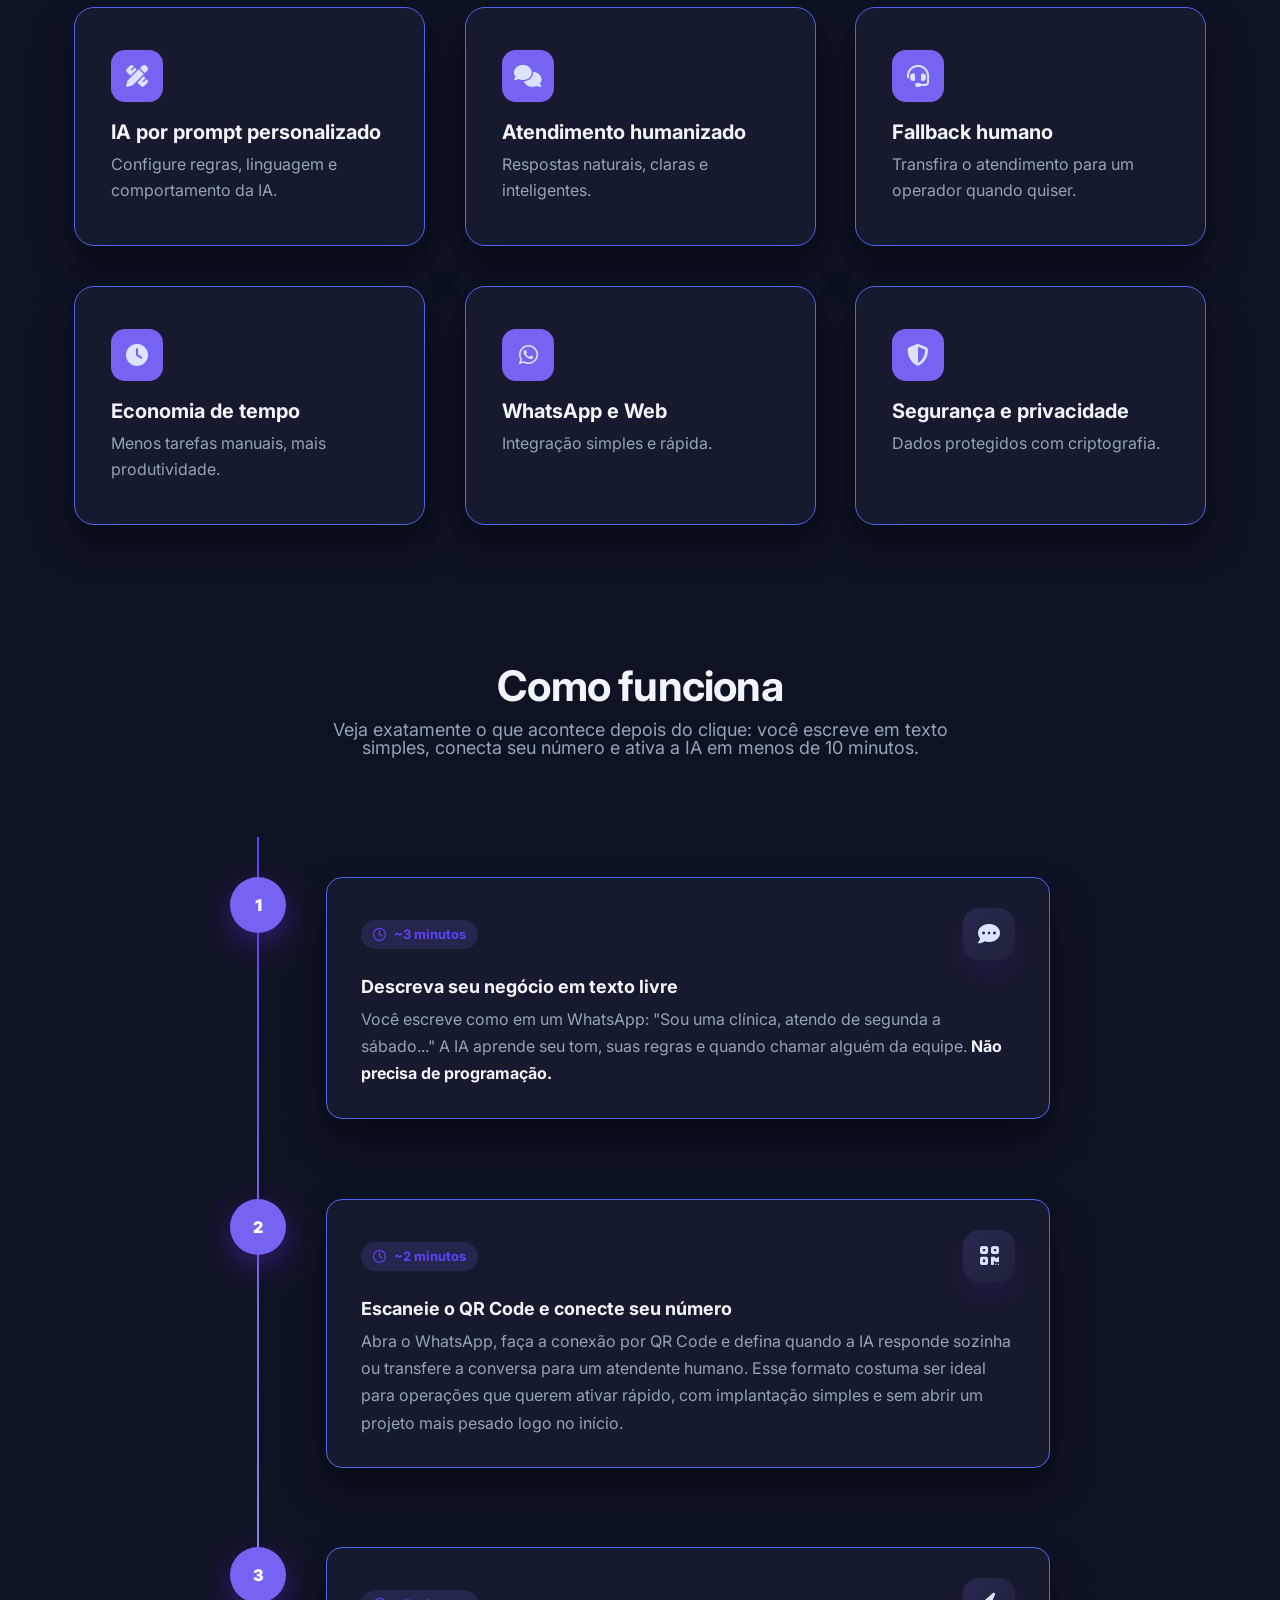
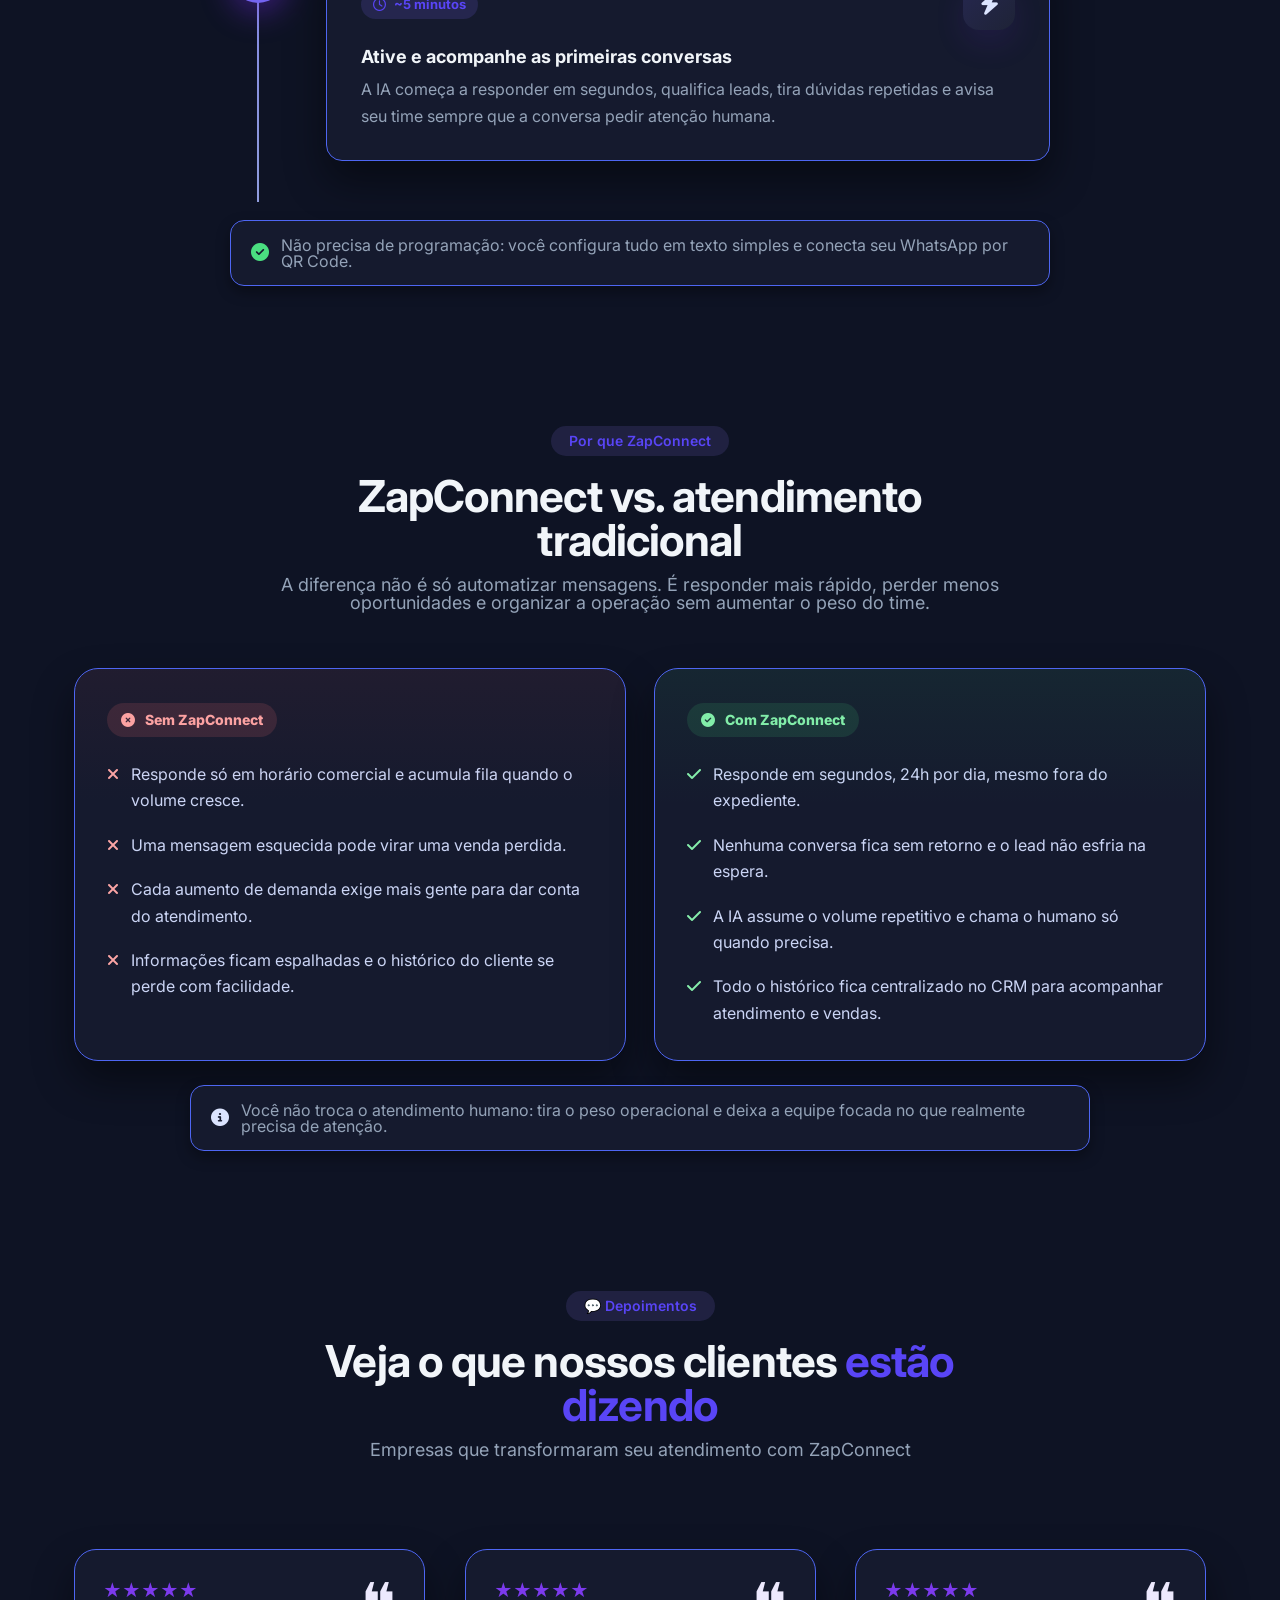
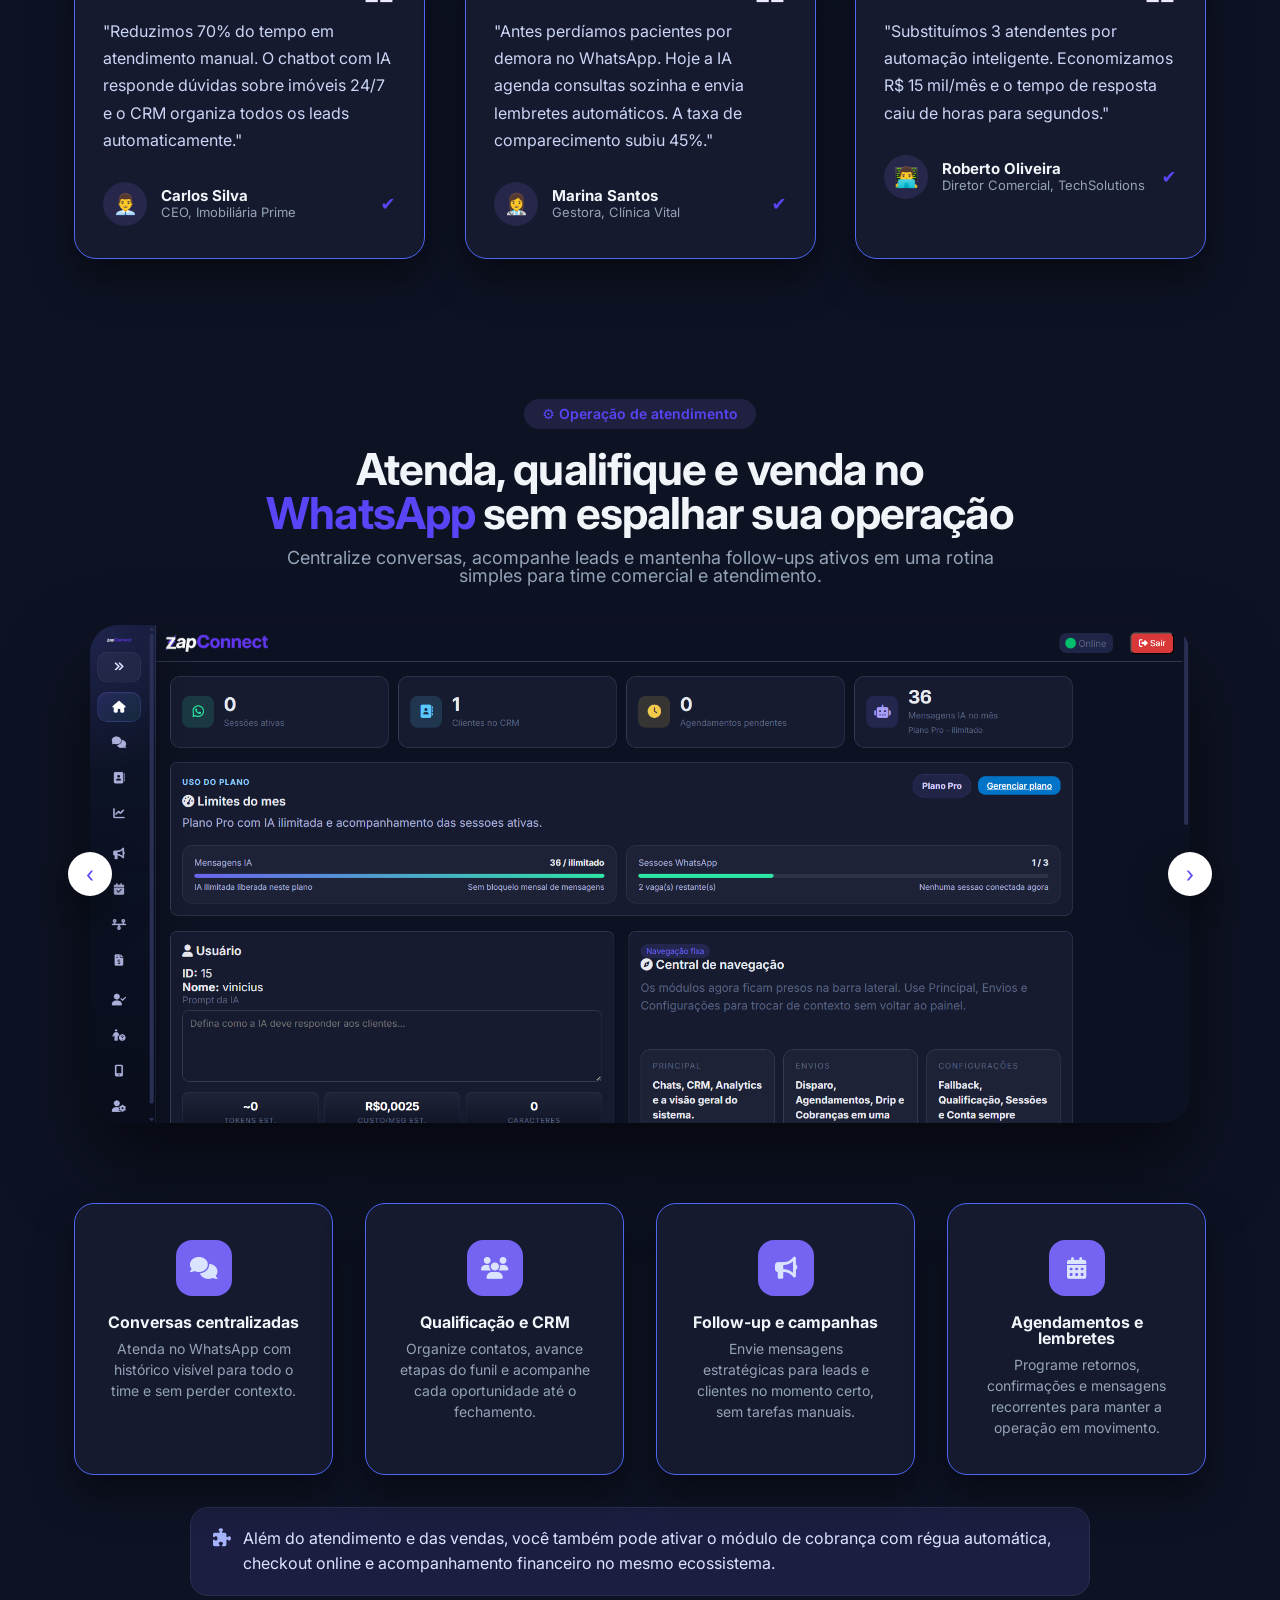
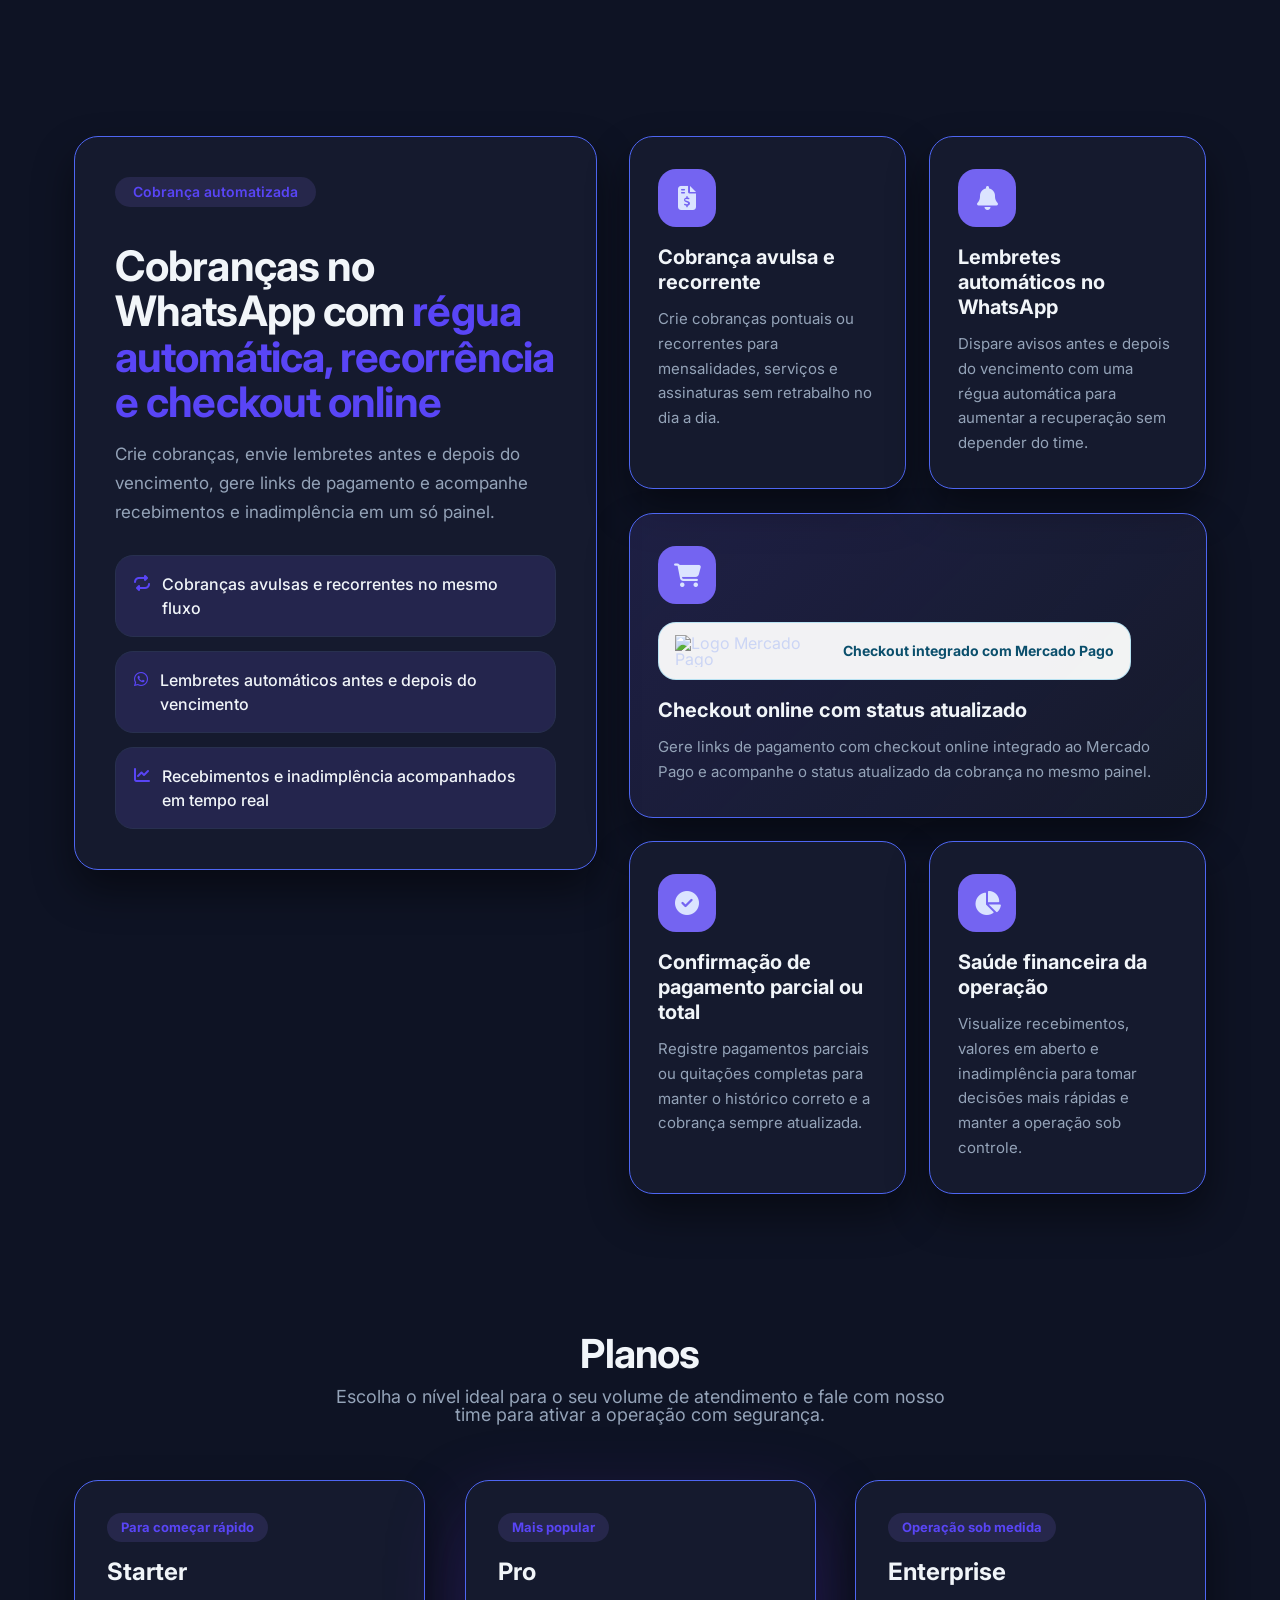
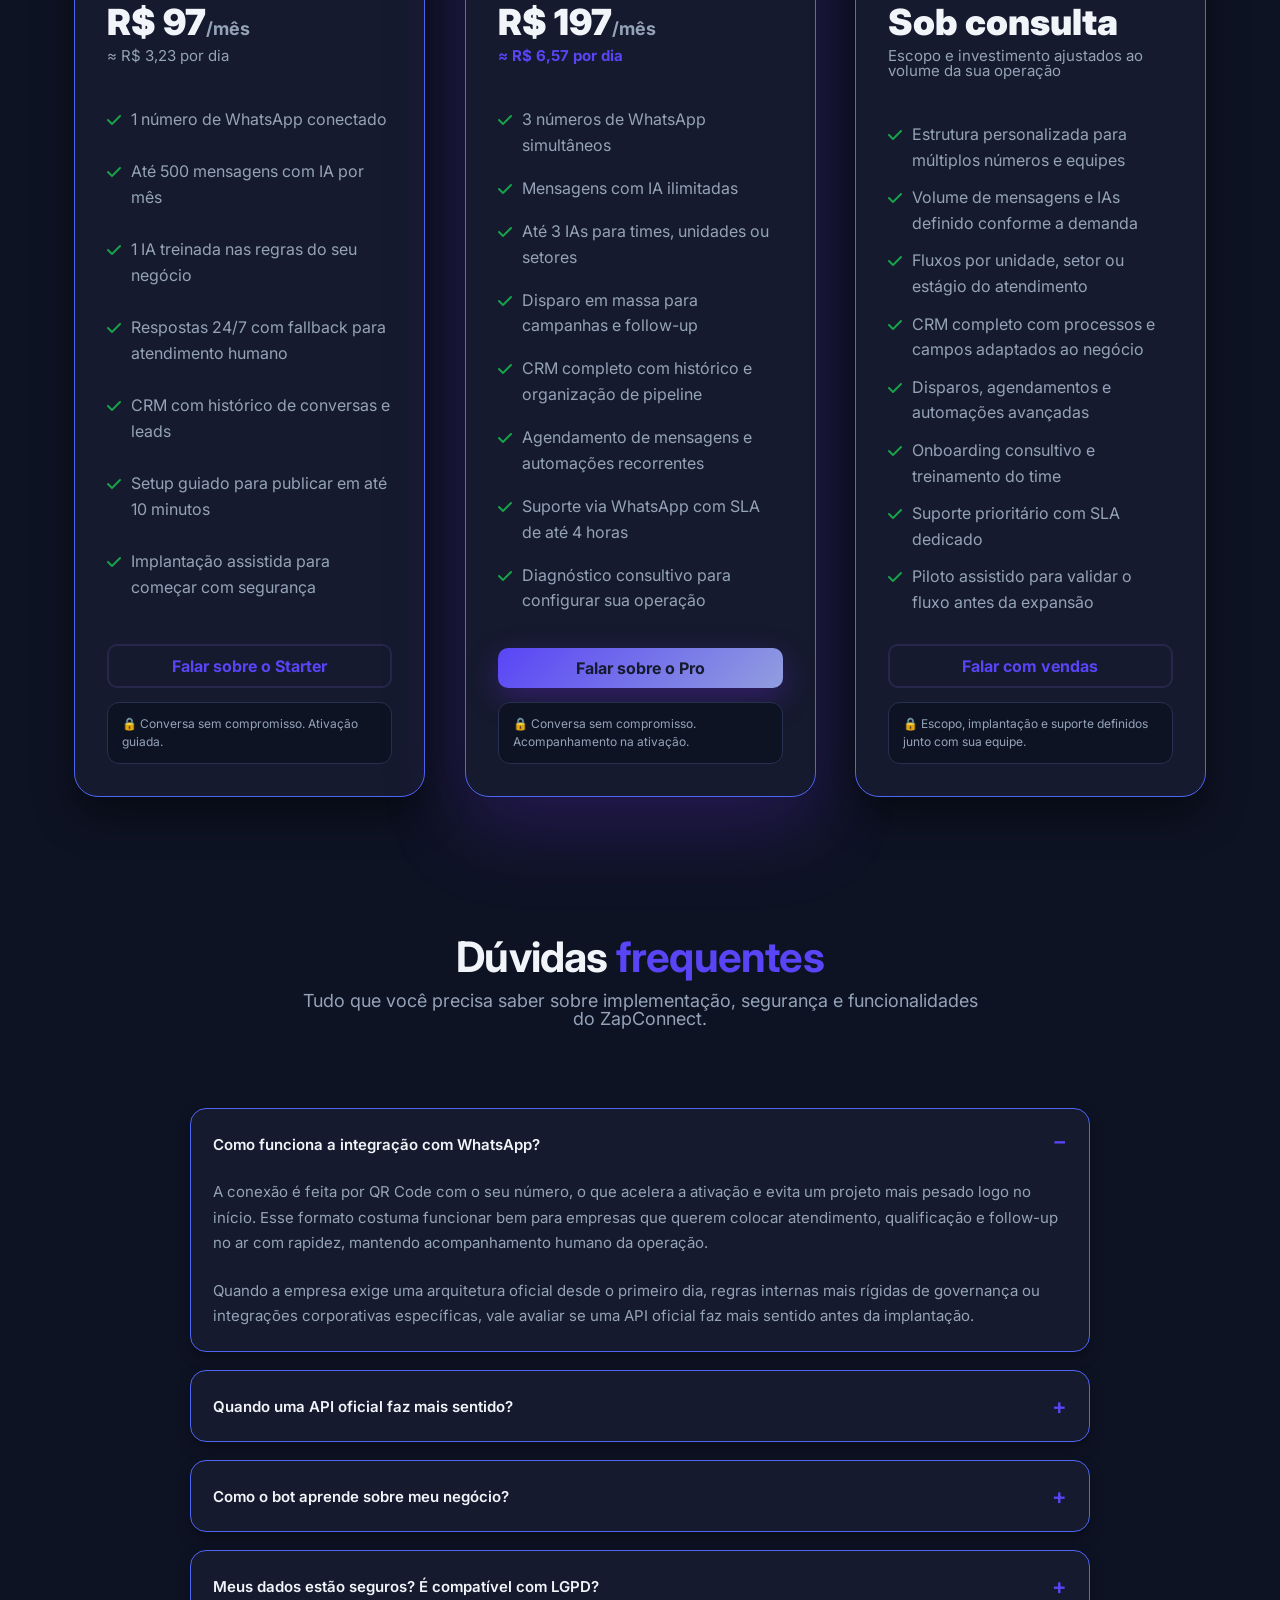
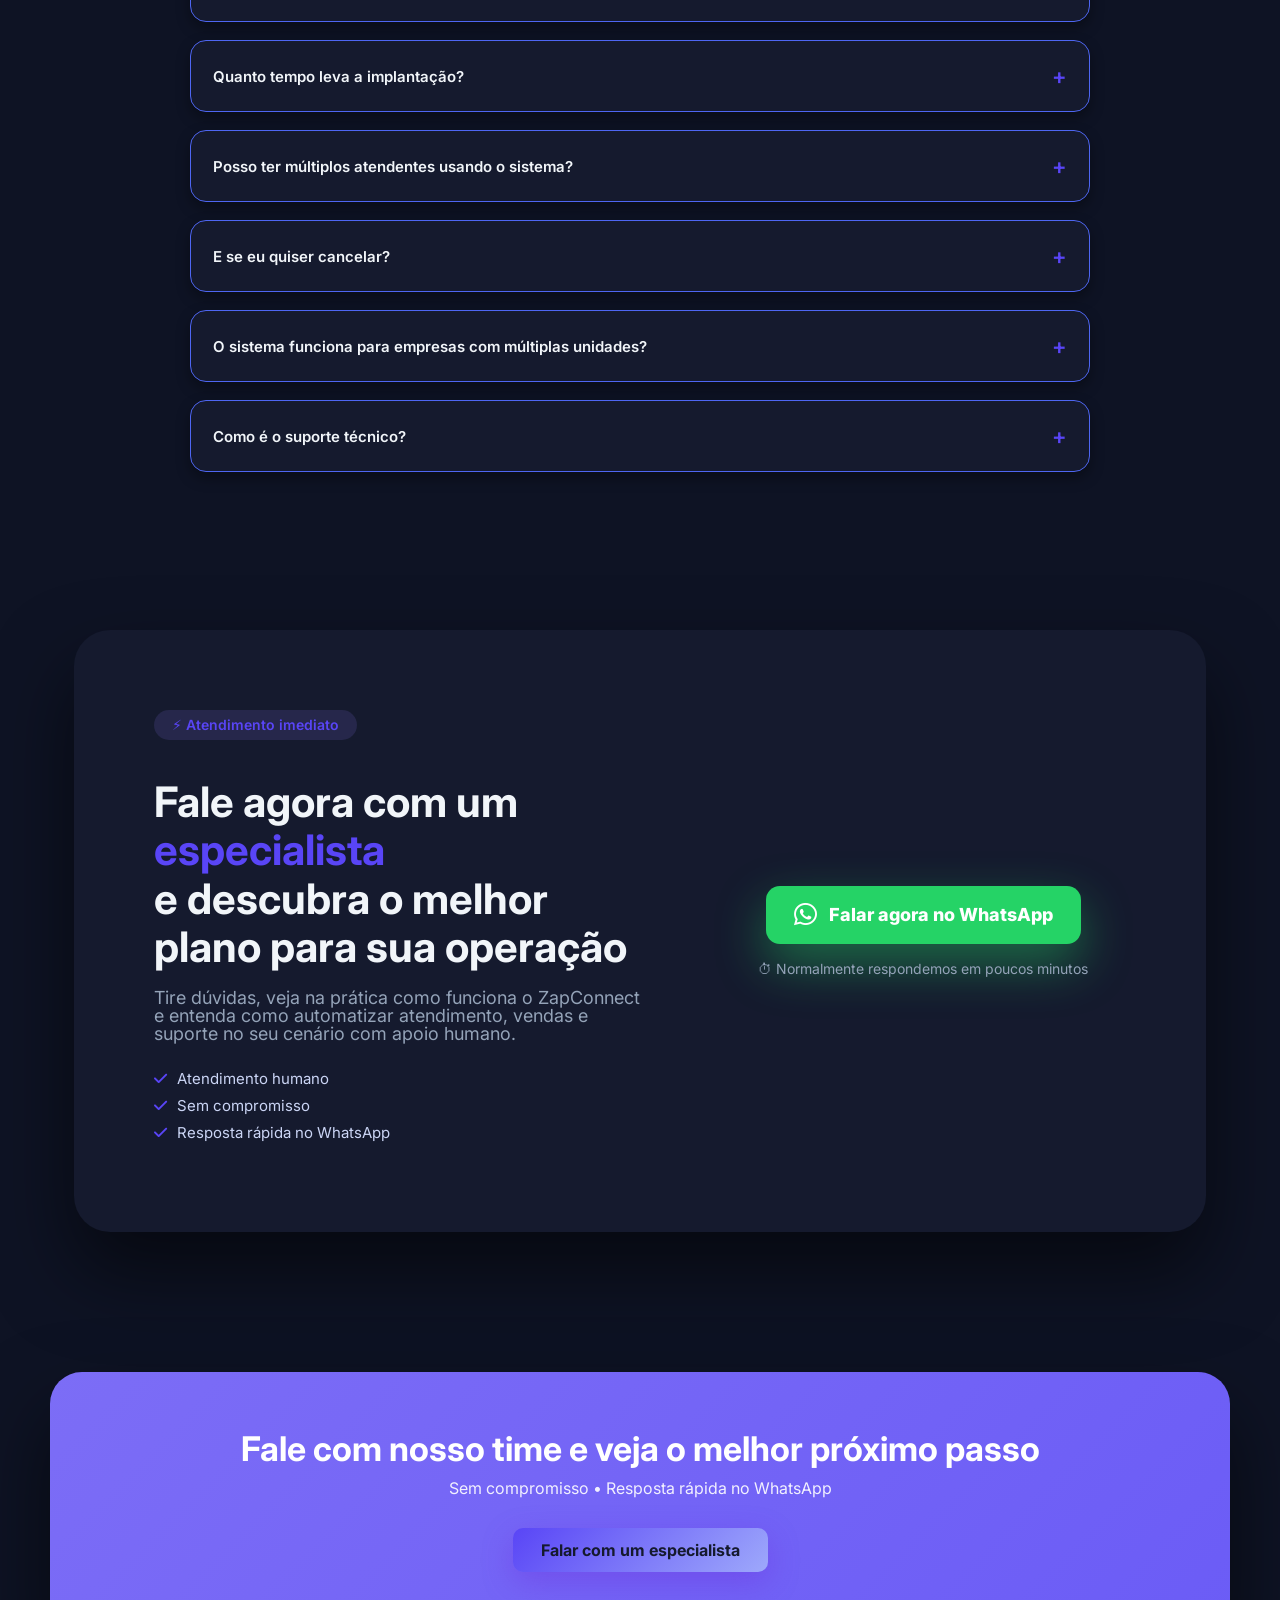
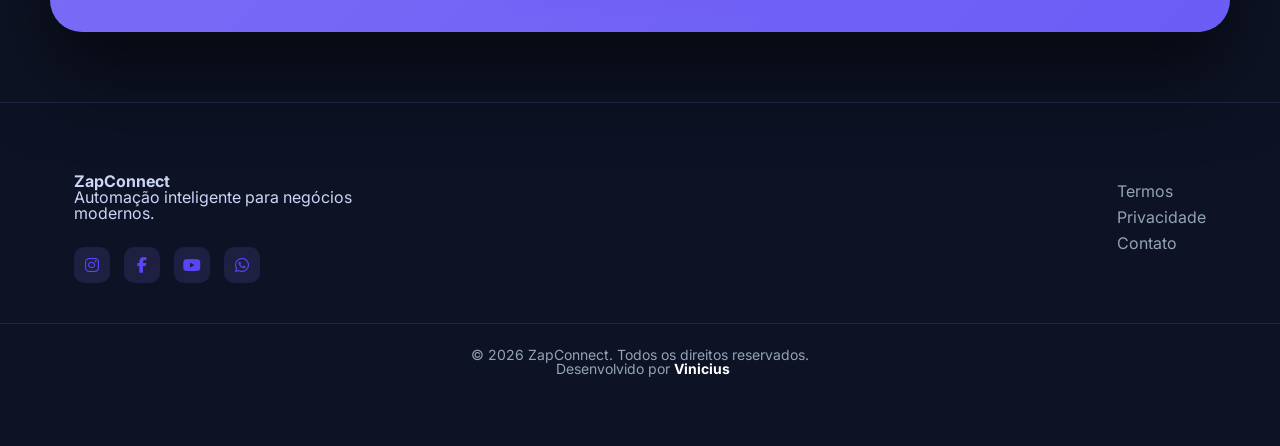
==== commit 87c4e2a9: "fix: melhorias 07/05/2026" ====
--- a/index.html
+++ b/index.html
@@ -51,9 +51,9 @@
 
 <body  class="dark">
     <div class="urgency-bar">
-        &#128293; Oferta de lançamento: setup gratuito (R$ 297) para os próximos
+        &#128293; Oferta de lançamento: diagnóstico gratuito para os próximos
         <strong id="slots">23</strong> clientes —
-        <a href="#captura">Garantir vaga</a>
+        <a href="#captura">Falar com especialista</a>
     </div>
     <header class="header">
         <div class="container nav">
@@ -63,15 +63,15 @@
 
             <nav class="nav-links">
                 <a href="#produto">Produto</a>
-                <a href="#cobranca">Cobran&ccedil;a</a>
+                <a href="#plataforma">Plataforma</a>
+                <a href="#cobranca">Cobrança</a>
                 <a href="#comoFunciona">Como funciona</a>
                 <a href="#planos">Planos</a>
                 <a href="#faq">FAQ</a>
             </nav>
 
             <div class="nav-actions"></div>
-            <a class="btn small" href="#captura">Começar grátis</a>
-        </div>
+            <a class="btn small" href="#captura">Falar no WhatsApp</a>
         </div>
     </header>
 
@@ -113,11 +113,11 @@
                 </p>
 
                 <div class="hero-actions">
-                    <a class="btn big" href="#captura">Testar grátis por 7 dias</a>
-                    <a class="btn ghost" href="#">Ver IA em ação</a>
+                    <a class="btn big" href="#captura">Falar com um especialista</a>
+                    <a class="btn ghost" href="#comoFunciona">Ver como funciona</a>
                 </div>
                 <p class="cta-micro">
-                    &#10003; Sem cartão de crédito &nbsp;&middot;&nbsp; &#10003; Cancela quando quiser &nbsp;&middot;&nbsp; &#10003; Setup em 10 min
+                    &#10003; Atendimento humano &nbsp;&middot;&nbsp; &#10003; Sem compromisso &nbsp;&middot;&nbsp; &#10003; Resposta rápida no WhatsApp
                 </p>
 
                 <div class="metrics">
@@ -138,7 +138,7 @@
             <span><i class="fa-solid fa-shield-halved"></i> Dados criptografados</span>
             <span><i class="fa-solid fa-circle-check"></i> Compatível com LGPD</span>
             <span><i class="fa-solid fa-server"></i> 99,9% de uptime</span>
-            <span><i class="fa-brands fa-whatsapp"></i> Via WhatsApp Web</span>
+            <span><i class="fa-solid fa-qrcode"></i> Ativação guiada por QR Code</span>
         </div>
     </div>
 
@@ -254,7 +254,7 @@
                             </div>
                         </div>
                         <h4>Escaneie o QR Code e conecte seu número</h4>
-                        <p>Abra o WhatsApp Web, faça a conexão e escolha quando a IA responde sozinha ou transfere a conversa para um atendente humano.</p>
+                        <p>Abra o WhatsApp, faça a conexão por QR Code e defina quando a IA responde sozinha ou transfere a conversa para um atendente humano. Esse formato costuma ser ideal para operações que querem ativar rápido, com implantação simples e sem abrir um projeto mais pesado logo no início.</p>
                     </div>
                 </div>
 
@@ -426,17 +426,17 @@
         </div>
     </section>
     <!-- PLATAFORMA -->
-    <section class="platform">
+    <section id="plataforma" class="platform">
         <div class="container">
 
             <div class="platform-head">
-                <span class="pill">⚙ Plataforma Completa</span>
+                <span class="pill">⚙ Operação de atendimento</span>
                 <h2>
-                    Uma plataforma <span>completa</span> e intuitiva
+                    Atenda, qualifique e venda no <span>WhatsApp</span> sem espalhar sua operação
                 </h2>
                 <p>
-                    Interface moderna e fácil de usar. Tenha controle total do seu
-                    atendimento em uma única tela.
+                    Centralize conversas, acompanhe leads e mantenha follow-ups ativos
+                    em uma rotina simples para time comercial e atendimento.
                 </p>
             </div>
 
@@ -447,8 +447,8 @@
                     <img src="img/carrossel/painel.png" alt="Painel ZapConnect" class="active" />
                     <img src="img/carrossel/chat.png" alt="Chat ZapConnect" />
                     <img src="img/carrossel/disparo.png" alt="Disparo ZapConnect" />
-                    <img src="img/carrossel/agendamento.png" alt="agendamento ZapConnect" />
-                    <img src="img/carrossel/crm.png" alt=" CRM ZapConnect" />
+                    <img src="img/carrossel/agendamento.png" alt="Agendamento ZapConnect" />
+                    <img src="img/carrossel/crm.png" alt="CRM ZapConnect" />
                     <img src="img/carrossel/cobranças.png" alt="Cobranças ZapConnect" />
                 </div>
                 <button class="nav-preview right" onclick="nextSlide()">›</button>
@@ -459,35 +459,37 @@
                     <div class="icon">
                         <i class="fa-solid fa-comments"></i>
                     </div>
-                    <h4>Atendimento Multi-canal</h4>
-                    <p>Gerencie WhatsApp, chat e tickets em um único lugar</p>
+                    <h4>Conversas centralizadas</h4>
+                    <p>Atenda no WhatsApp com histórico visível para todo o time e sem perder contexto.</p>
                 </div>
                 <div class="platform-card">
                     <div class="icon">
                         <i class="fa-solid fa-users"></i>
                     </div>
-                    <h4>CRM Completo</h4>
-                    <p>Organize contatos e acompanhe todo histórico de interações</p>
+                    <h4>Qualificação e CRM</h4>
+                    <p>Organize contatos, avance etapas do funil e acompanhe cada oportunidade até o fechamento.</p>
                 </div>
                 <div class="platform-card">
                     <div class="icon">
                         <i class="fa-solid fa-bullhorn"></i>
                     </div>
-                    <h4>Disparo em massa</h4>
-                    <p>Envie mensagens para vários contatos de forma rápida e automatizada.</p>
+                    <h4>Follow-up e campanhas</h4>
+                    <p>Envie mensagens estratégicas para leads e clientes no momento certo, sem tarefas manuais.</p>
                 </div>
                 <div class="platform-card">
                     <div class="icon">
                         <i class="fa-solid fa-calendar-days"></i>
                     </div>
-                    <h4>Agendamento de mensagens</h4>
-                    <p>Programe envios automáticos para datas e horários específicos.</p>
-                </div>
-            </div>
-        </div>
-    </section>
-
-
+                    <h4>Agendamentos e lembretes</h4>
+                    <p>Programe retornos, confirmações e mensagens recorrentes para manter a operação em movimento.</p>
+                </div>
+            </div>
+            <p class="platform-note">
+                <i class="fa-solid fa-puzzle-piece"></i>
+                Além do atendimento e das vendas, você também pode ativar o módulo de cobrança com régua automática, checkout online e acompanhamento financeiro no mesmo ecossistema.
+            </p>
+        </div>
+    </section>
 
     <section id="cobranca" class="billing">
         <div class="container">
@@ -560,7 +562,7 @@
         <div class="container">
             <div class="section-head pricing-head">
                 <h2>Planos</h2>
-                <p>Escolha o nível ideal para o seu volume de atendimento e teste a operação antes de assumir um compromisso maior.</p>
+                <p>Escolha o nível ideal para o seu volume de atendimento e fale com nosso time para ativar a operação com segurança.</p>
             </div>
 
             <div class="pricing-grid">
@@ -576,10 +578,10 @@
                         <li><i class="fa-solid fa-check"></i><span>Respostas 24/7 com fallback para atendimento humano</span></li>
                         <li><i class="fa-solid fa-check"></i><span>CRM com histórico de conversas e leads</span></li>
                         <li><i class="fa-solid fa-check"></i><span>Setup guiado para publicar em até 10 minutos</span></li>
-                        <li><i class="fa-solid fa-check"></i><span>7 dias grátis para testar sem risco</span></li>
+                        <li><i class="fa-solid fa-check"></i><span>Implantação assistida para começar com segurança</span></li>
                     </ul>
-                    <a class="btn ghost" href="#captura">Começar grátis 7 dias</a>
-                    <p class="guarantee">🔒 Garantia de 7 dias. Sem cartão de crédito.</p>
+                    <a class="btn ghost" href="#captura">Falar sobre o Starter</a>
+                    <p class="guarantee">&#128274; Conversa sem compromisso. Ativação guiada.</p>
                 </div>
 
                 <div class="price-card highlight">
@@ -595,10 +597,10 @@
                         <li><i class="fa-solid fa-check"></i><span>CRM completo com histórico e organização de pipeline</span></li>
                         <li><i class="fa-solid fa-check"></i><span>Agendamento de mensagens e automações recorrentes</span></li>
                         <li><i class="fa-solid fa-check"></i><span>Suporte via WhatsApp com SLA de até 4 horas</span></li>
-                        <li><i class="fa-solid fa-check"></i><span>7 dias grátis para validar a operação</span></li>
+                        <li><i class="fa-solid fa-check"></i><span>Diagnóstico consultivo para configurar sua operação</span></li>
                     </ul>
-                    <a class="btn" href="#captura">Começar grátis 7 dias</a>
-                    <p class="guarantee">🔒 Garantia de 7 dias. Sem cartão de crédito.</p>
+                    <a class="btn" href="#captura">Falar sobre o Pro</a>
+                    <p class="guarantee">&#128274; Conversa sem compromisso. Acompanhamento na ativação.</p>
                 </div>
 
                 <div class="price-card">
@@ -643,8 +645,25 @@
                     </button>
                     <div class="faq-answer">
                         <p>
-                            A integração é feita via WhatsApp Web (QR Code), sem necessidade 
-                            da API oficial ou números aprovados pelo Meta
+                            A conexão é feita por QR Code com o seu número, o que acelera a ativação e evita um projeto mais pesado logo no início. Esse formato costuma funcionar bem para empresas que querem colocar atendimento, qualificação e follow-up no ar com rapidez, mantendo acompanhamento humano da operação.
+                        </p>
+                        <p>
+                            Quando a empresa exige uma arquitetura oficial desde o primeiro dia, regras internas mais rígidas de governança ou integrações corporativas específicas, vale avaliar se uma API oficial faz mais sentido antes da implantação.
+                        </p>
+                    </div>
+                </div>
+
+                <div class="faq-item">
+                    <button class="faq-question">
+                        Quando uma API oficial faz mais sentido?
+                        <span class="icon">+</span>
+                    </button>
+                    <div class="faq-answer">
+                        <p>
+                            Em geral, esse caminho merece avaliação quando a operação precisa nascer já com exigências formais do ecossistema Meta, integrações corporativas mais sensíveis, políticas internas de compliance mais rígidas ou uma arquitetura definida pelo time de tecnologia.
+                        </p>
+                        <p>
+                            Se esse for o seu cenário, o ideal é decidir o formato de integração antes de ativar a operação, para reduzir risco de retrabalho e alinhar melhor estabilidade, governança e velocidade de implantação.
                         </p>
                     </div>
                 </div>
@@ -756,13 +775,13 @@
 
                     <h2>
                         Fale agora com um <span>especialista</span><br>
-                        e transforme seu WhatsApp
+                        e descubra o melhor plano para sua operação
                     </h2>
 
                     <p>
                         Tire dúvidas, veja na prática como funciona o ZapConnect
-                        e descubra como automatizar atendimento, vendas e suporte
-                        com Inteligência Artificial.
+                        e entenda como automatizar atendimento, vendas e suporte
+                        no seu cenário com apoio humano.
                     </p>
 
                     <ul class="lead-benefits">
@@ -795,9 +814,9 @@
     <!-- CTA FINAL -->
     <section class="cta">
         <div class="container cta-box">
-            <h2>Comece hoje a automatizar seu negócio</h2>
-            <p>Sem cartão de crédito • Setup rápido</p>
-            <a class="btn big" href="#captura">Testar gratuitamente</a>
+            <h2>Fale com nosso time e veja o melhor próximo passo</h2>
+            <p>Sem compromisso • Resposta rápida no WhatsApp</p>
+            <a class="btn big" href="#captura">Falar com um especialista</a>
         </div>
     </section>
 
--- a/css/style.css
+++ b/css/style.css
@@ -1082,6 +1082,27 @@
   line-height: 1.5;
 }
 
+.platform-note {
+  display: flex;
+  align-items: flex-start;
+  justify-content: center;
+  gap: 12px;
+  max-width: 900px;
+  margin: 32px auto 0;
+  padding: 18px 22px;
+  border-radius: 18px;
+  background: rgba(109,40,217,.08);
+  color: var(--muted);
+  line-height: 1.6;
+  text-align: left;
+}
+
+.platform-note i {
+  color: var(--primary);
+  font-size: 18px;
+  margin-top: 3px;
+}
+
 /* ================================
    BILLING
 ================================ */
@@ -1285,6 +1306,11 @@
 
   .platform-features {
     grid-template-columns: 1fr;
+  }
+
+  .platform-note {
+    padding: 16px 18px;
+    text-align: left;
   }
 }
 
@@ -2109,6 +2135,16 @@
   border-color: rgba(0,177,234,.24);
 }
 
+body.dark .platform-note {
+  background: rgba(116,100,241,.14);
+  border: 1px solid #28304f;
+  color: #dbe4ff;
+}
+
+body.dark .platform-note i {
+  color: #a5b4fc;
+}
+
 /* ÍCONES (mais suaves) */
 body.dark .icon,
 body.dark .step-number {
@@ -2169,7 +2205,9 @@
     #7c6df6,
     #6b5cf6
   );
-}body.dark .icon i {
+}
+
+body.dark .icon i {
   color: #dbe4ff;
 }
 
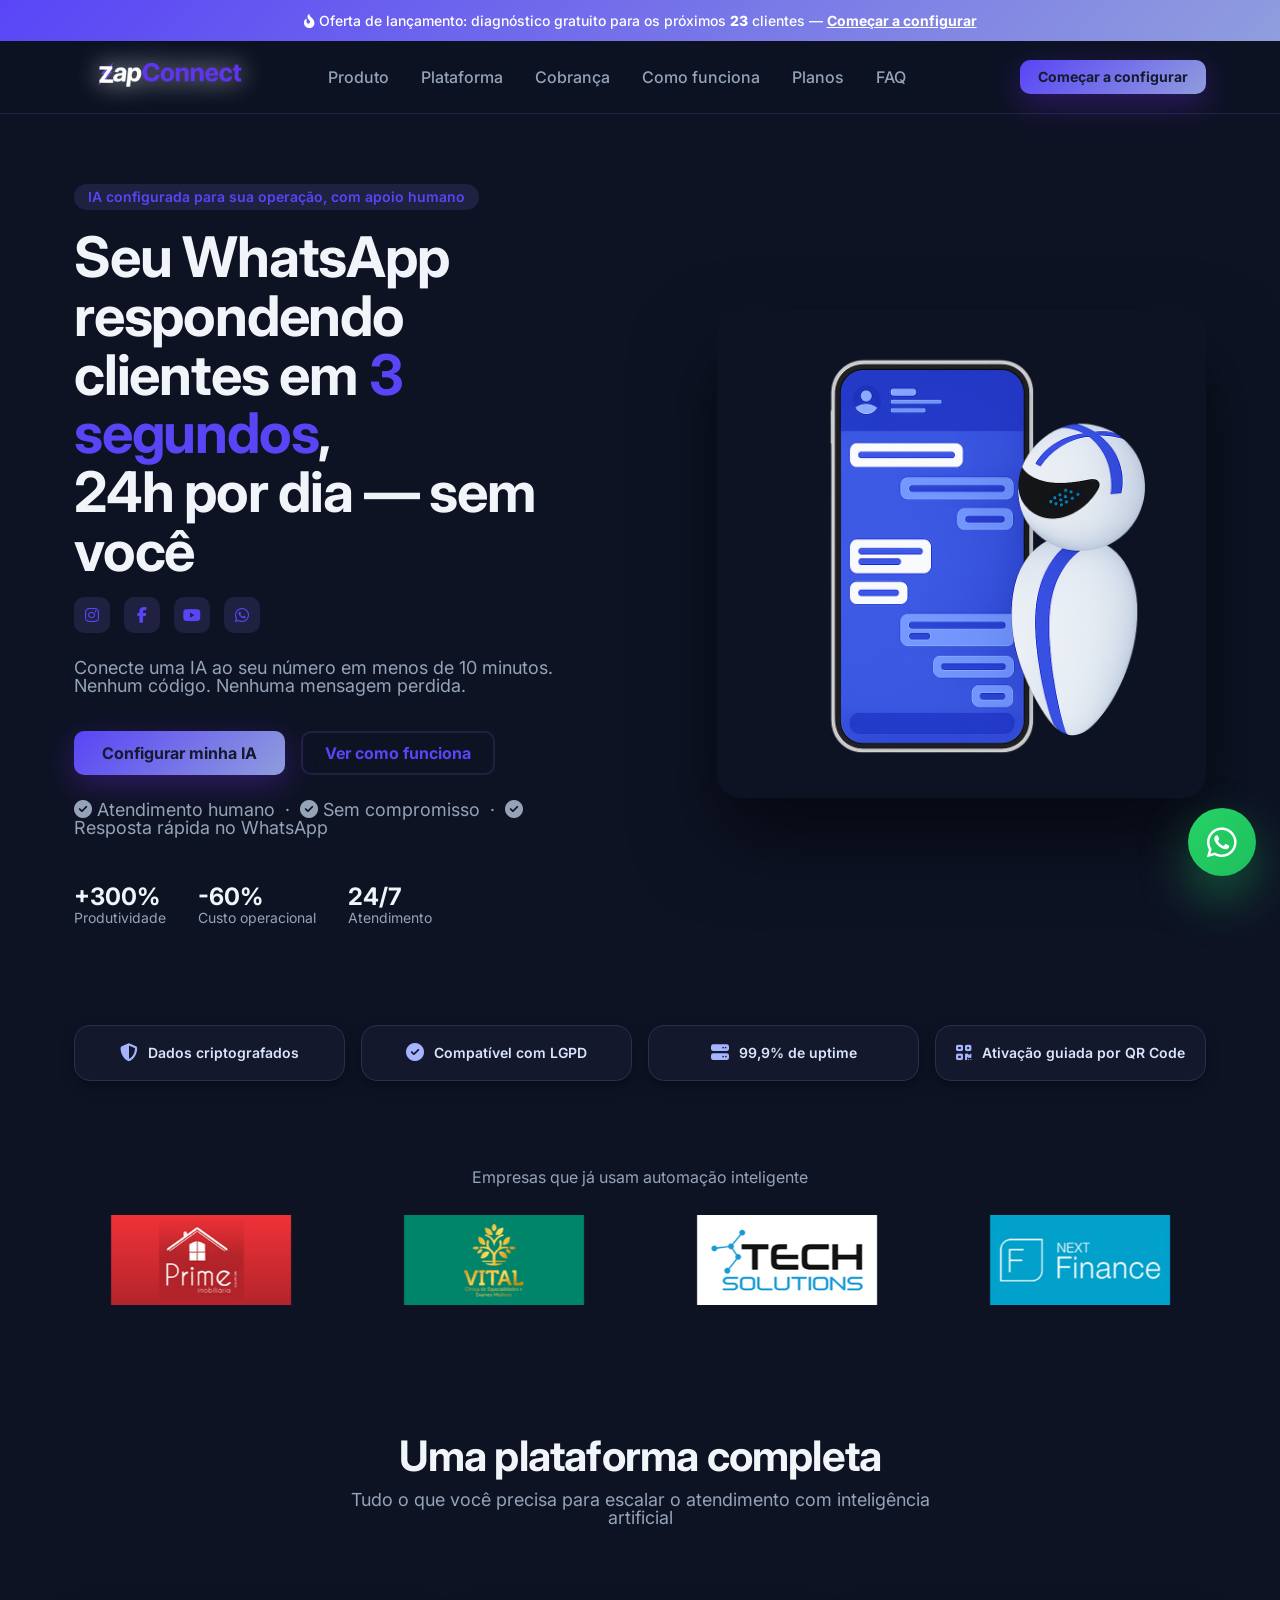
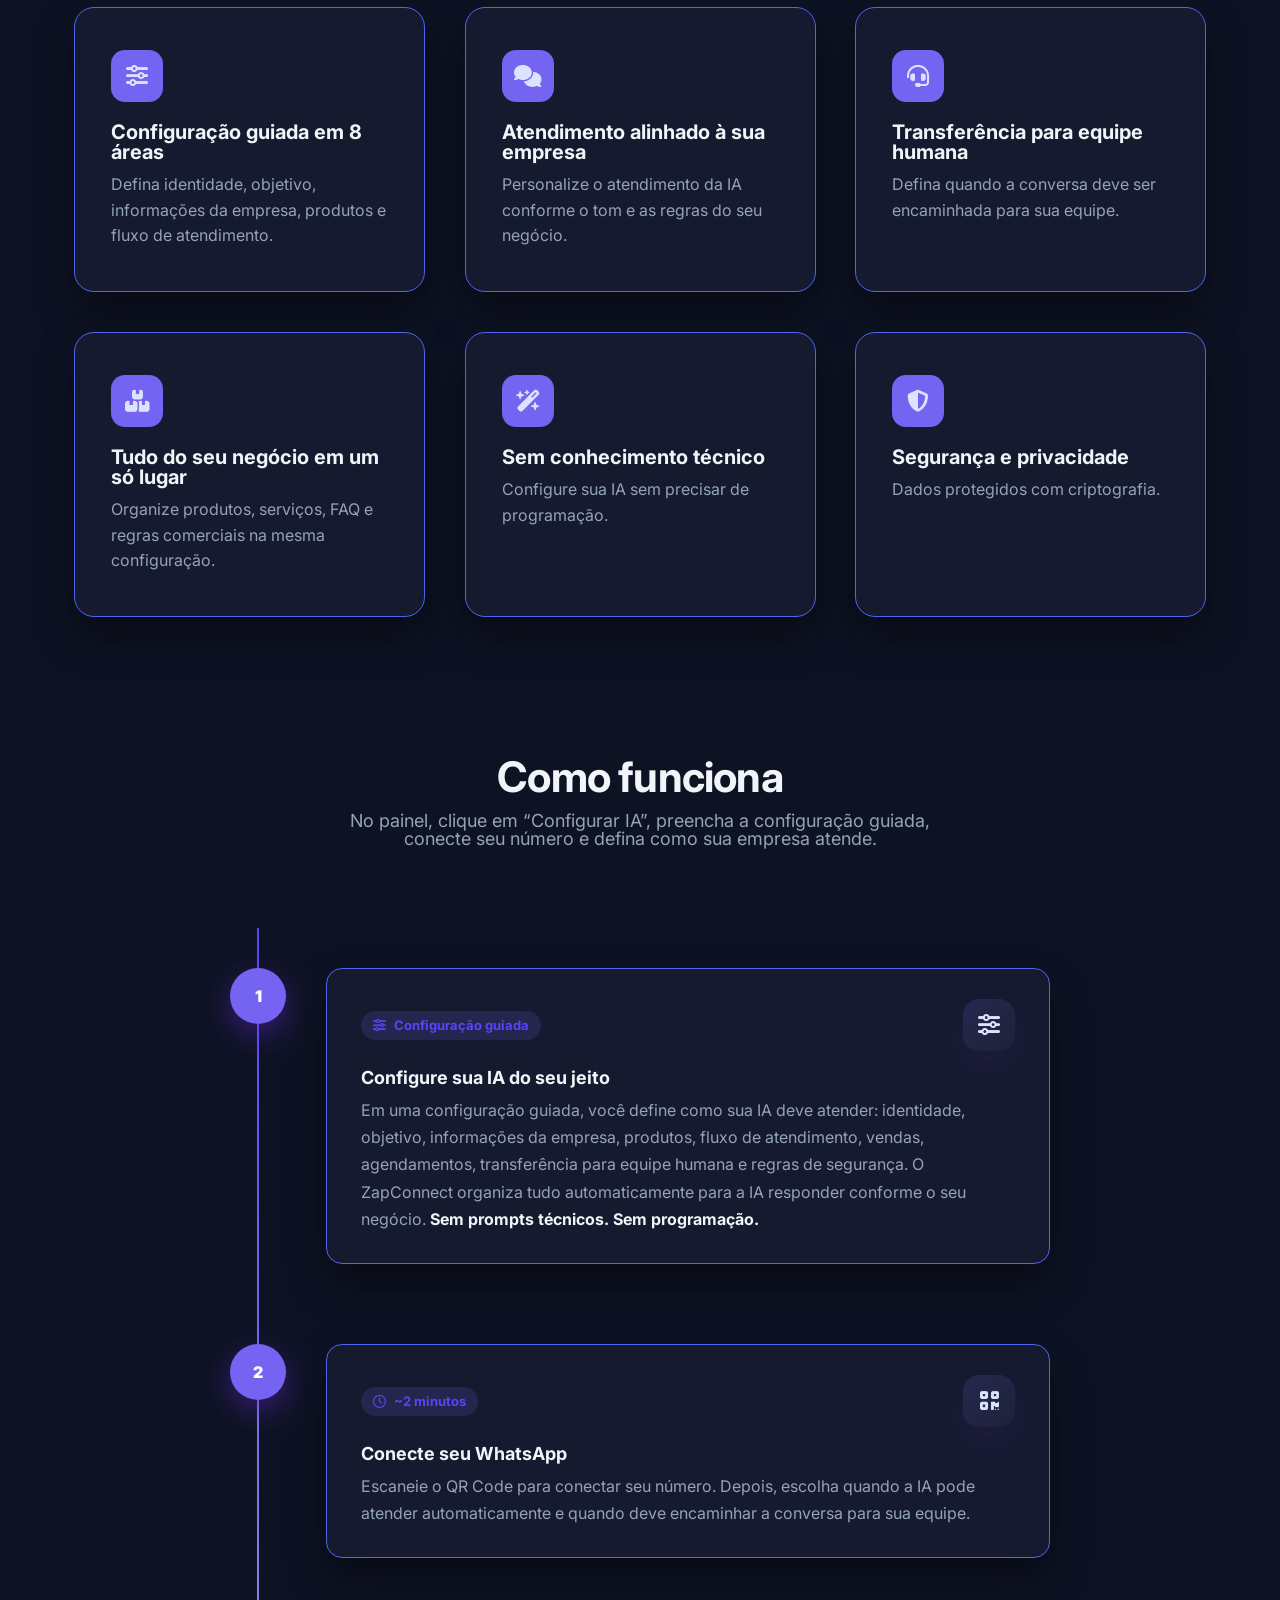
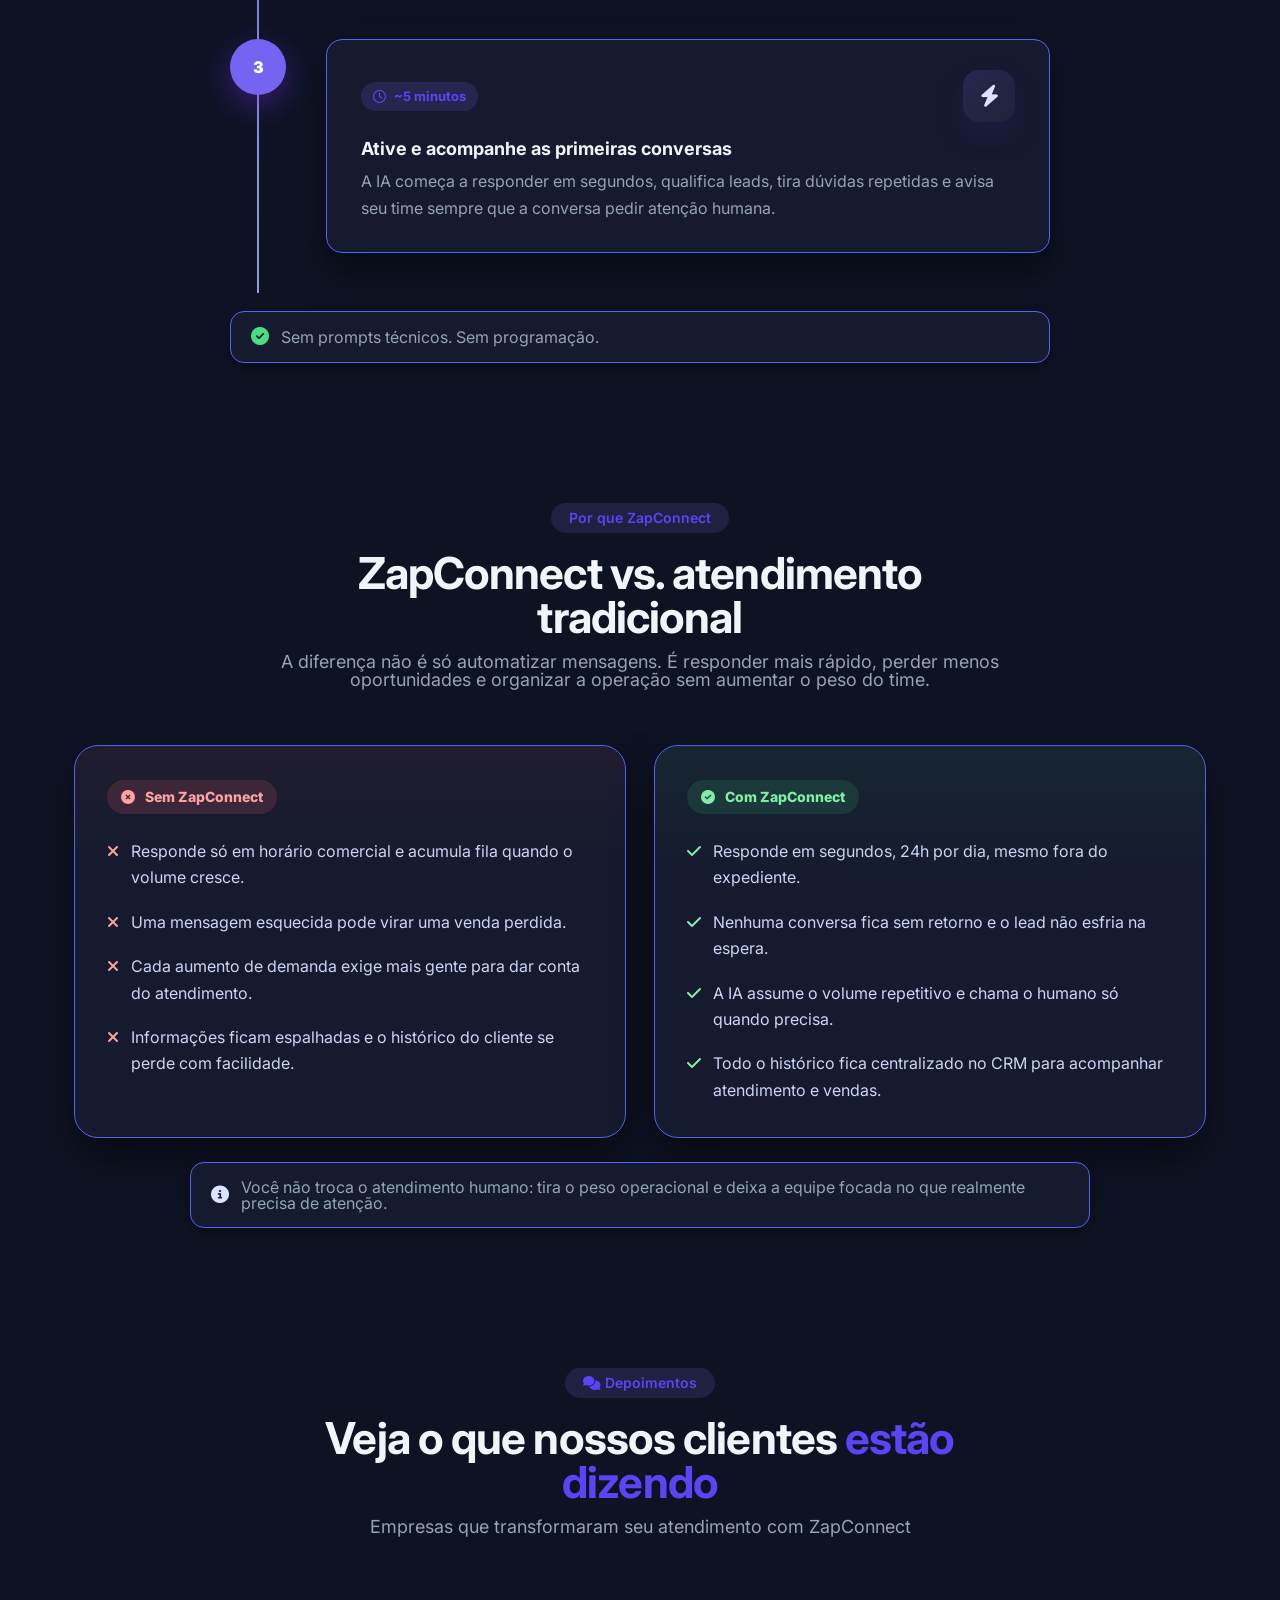
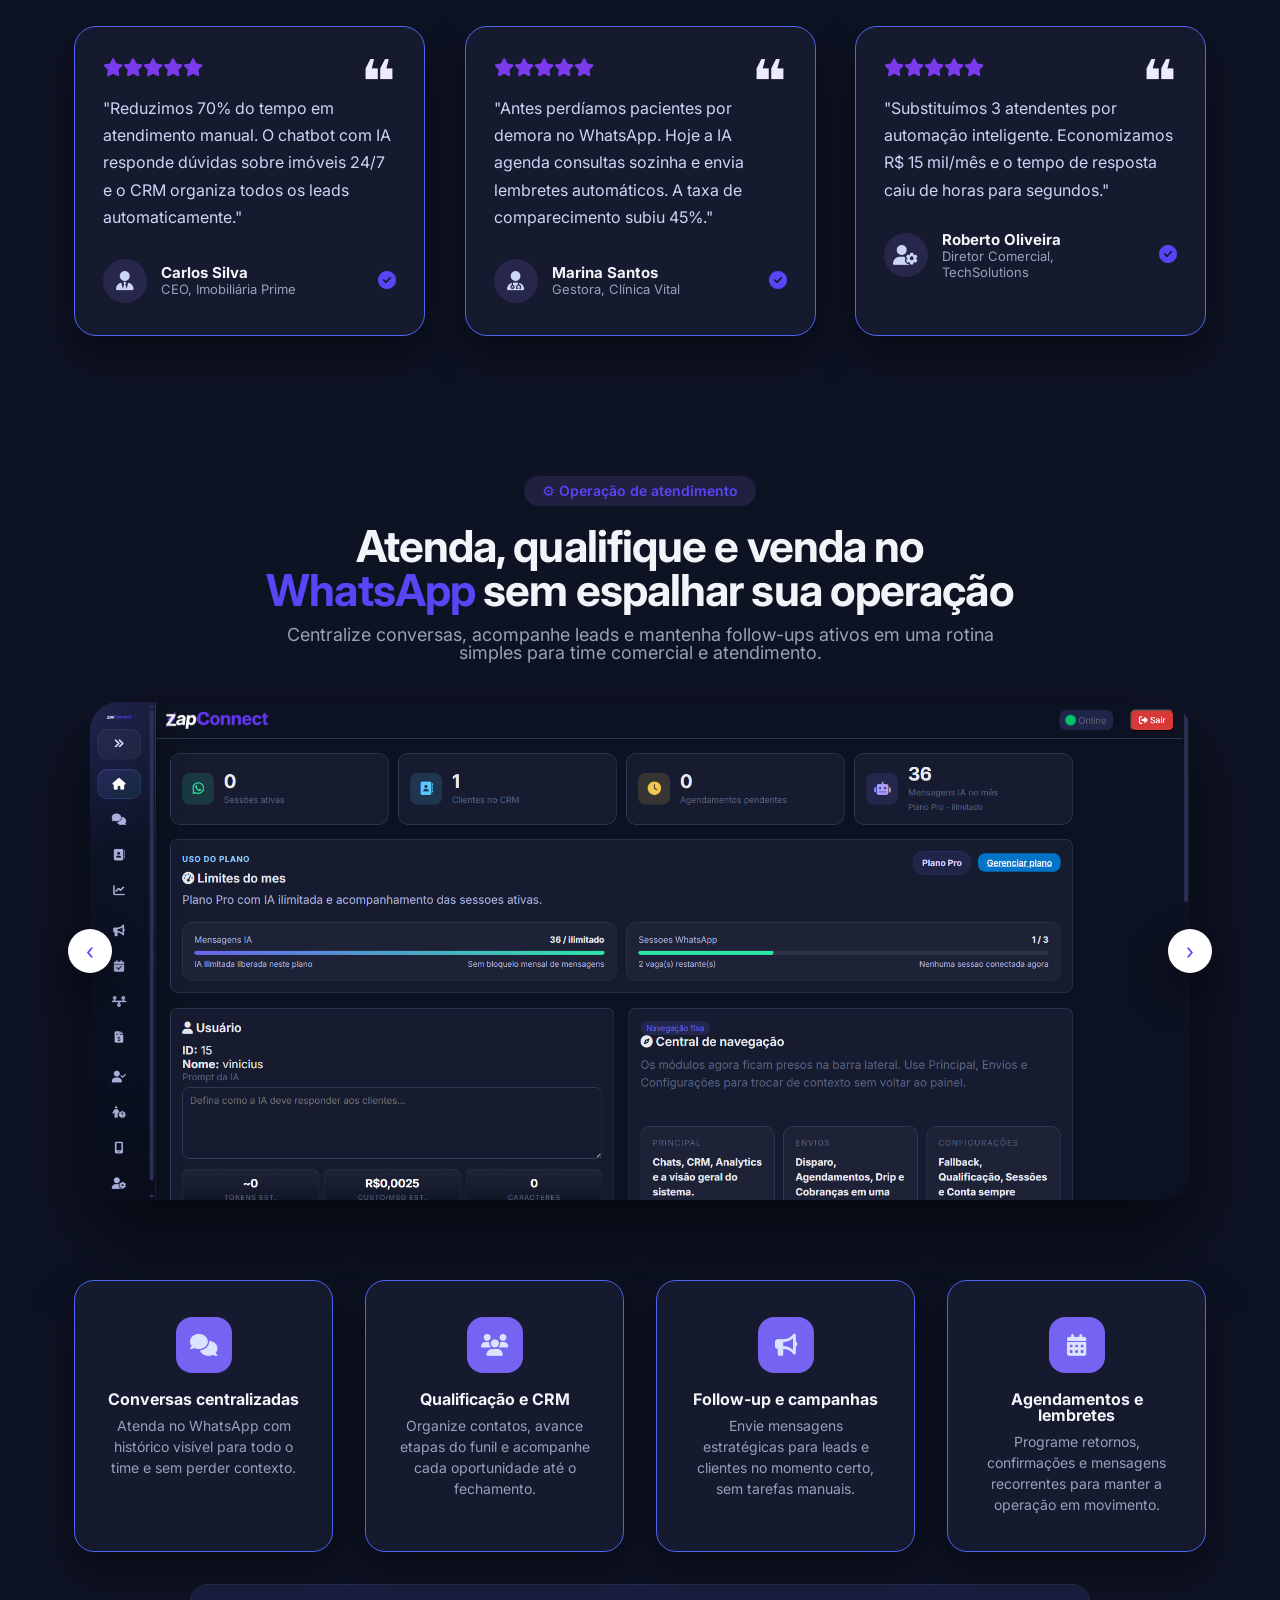
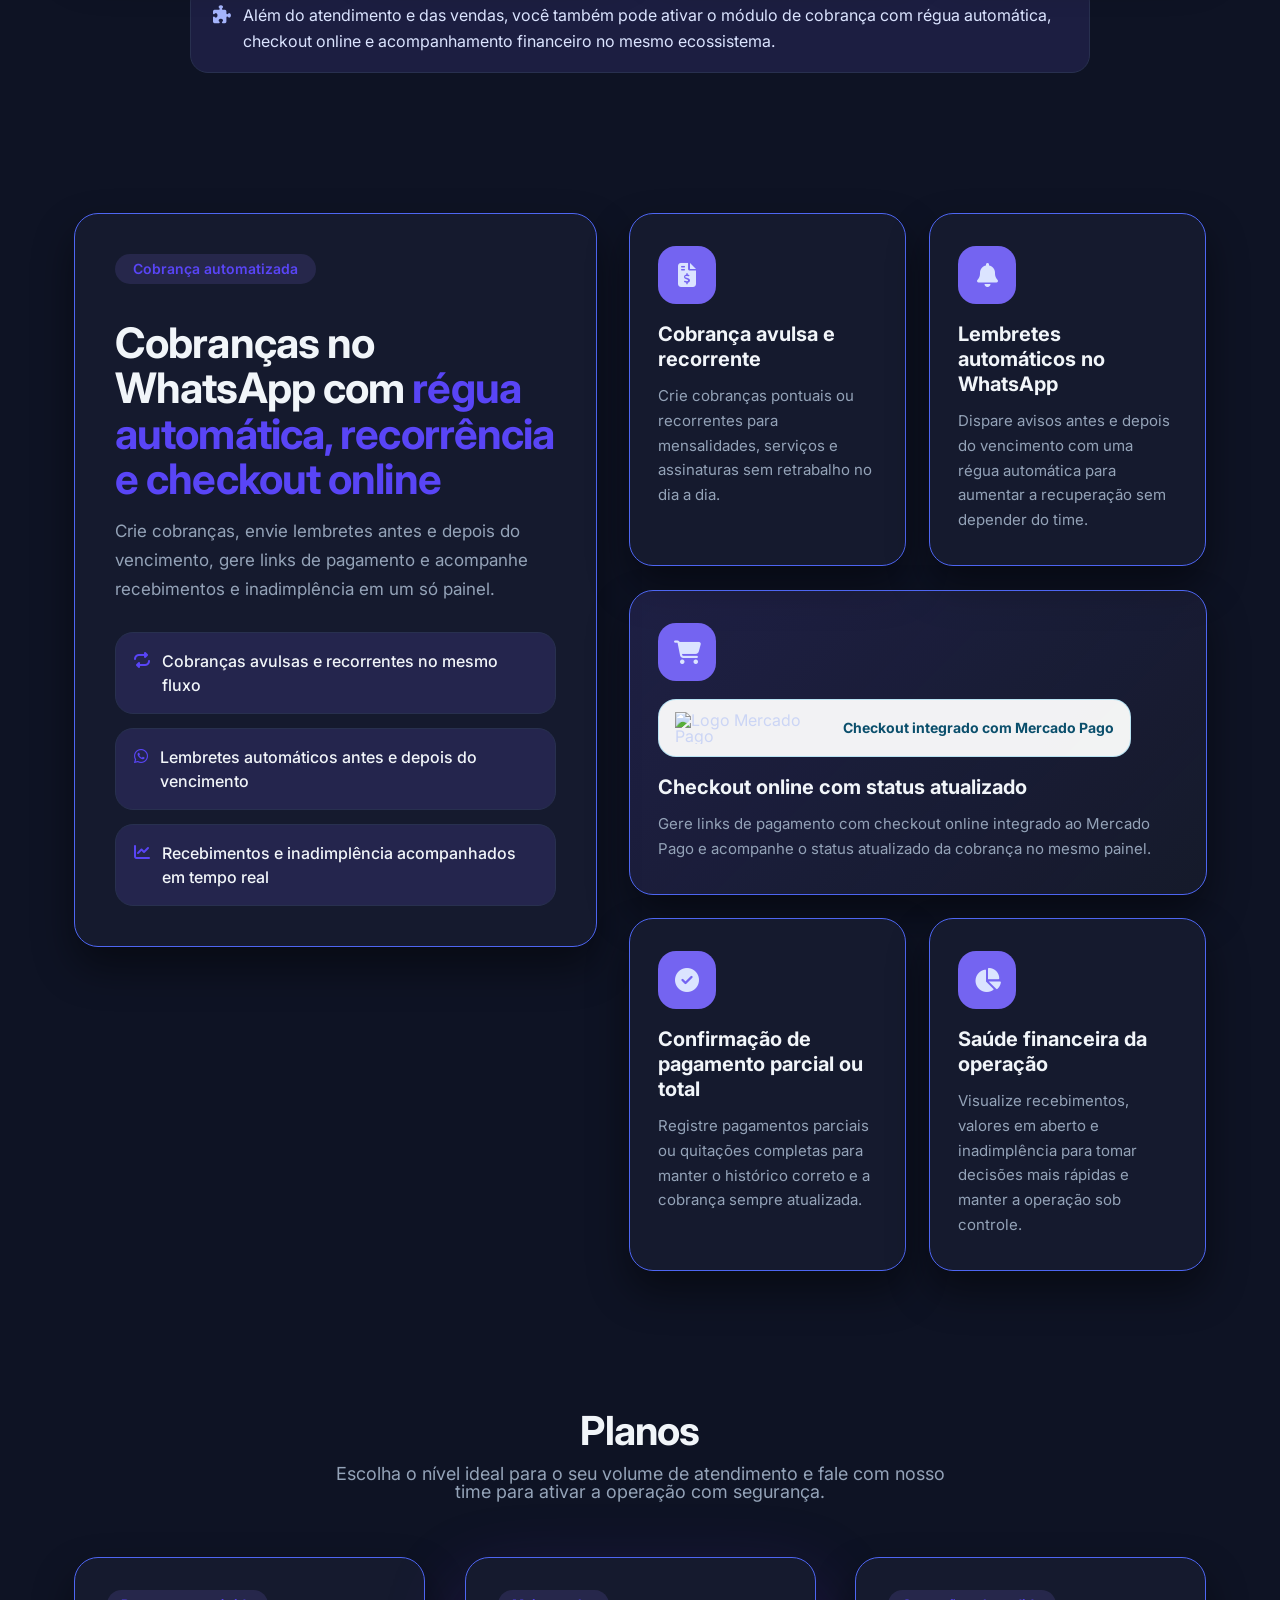
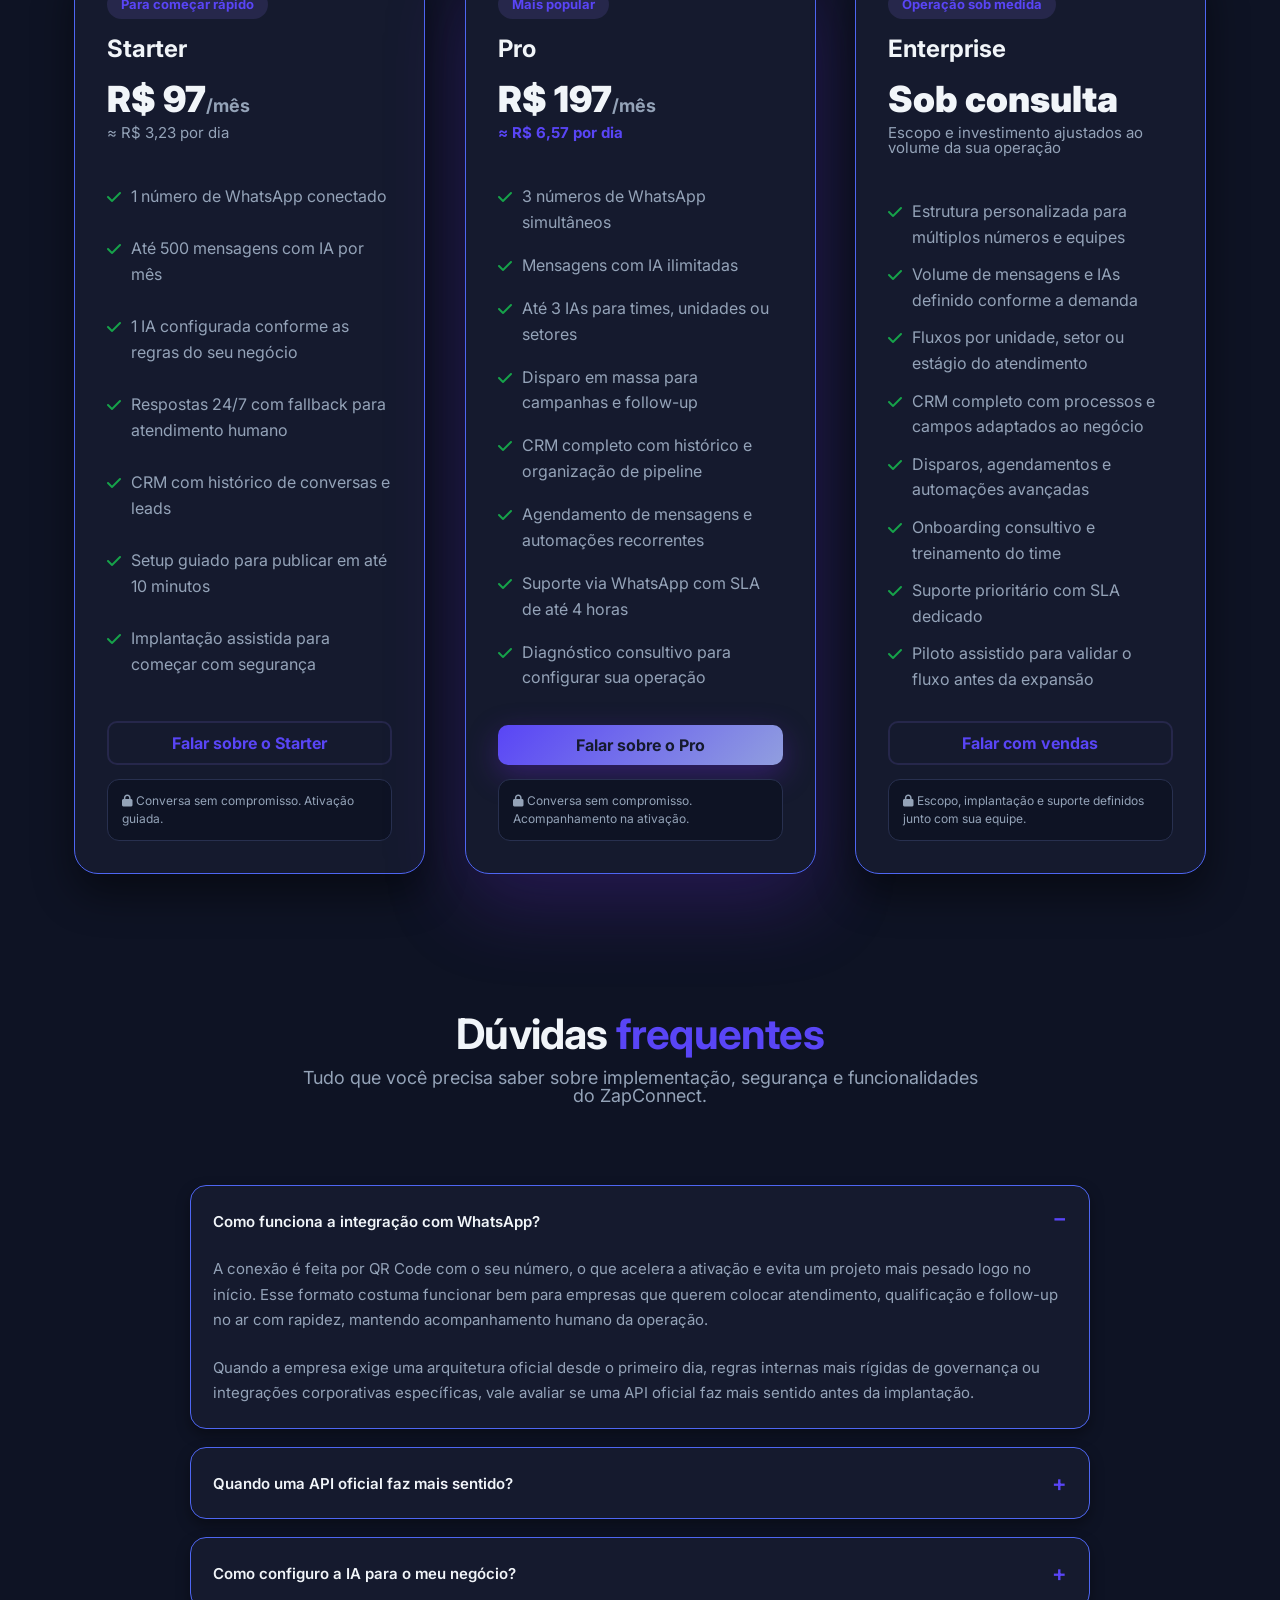
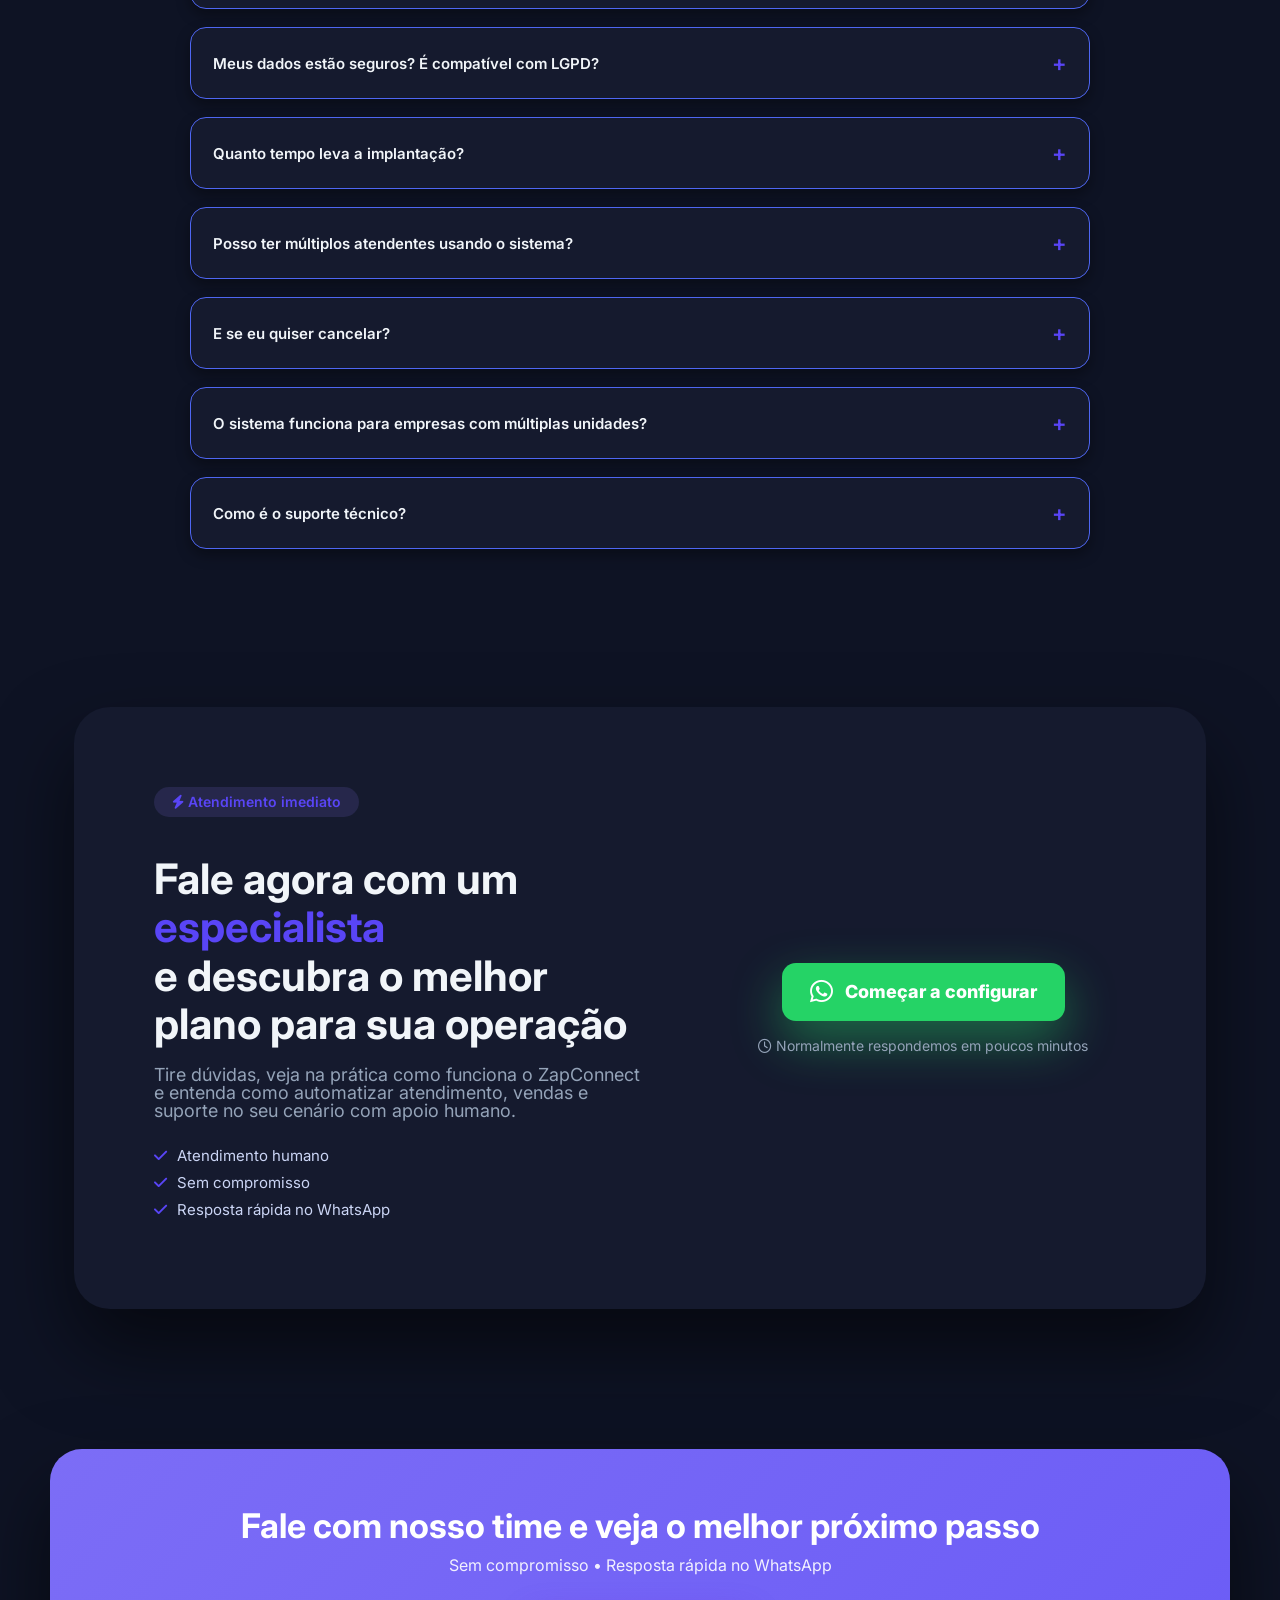
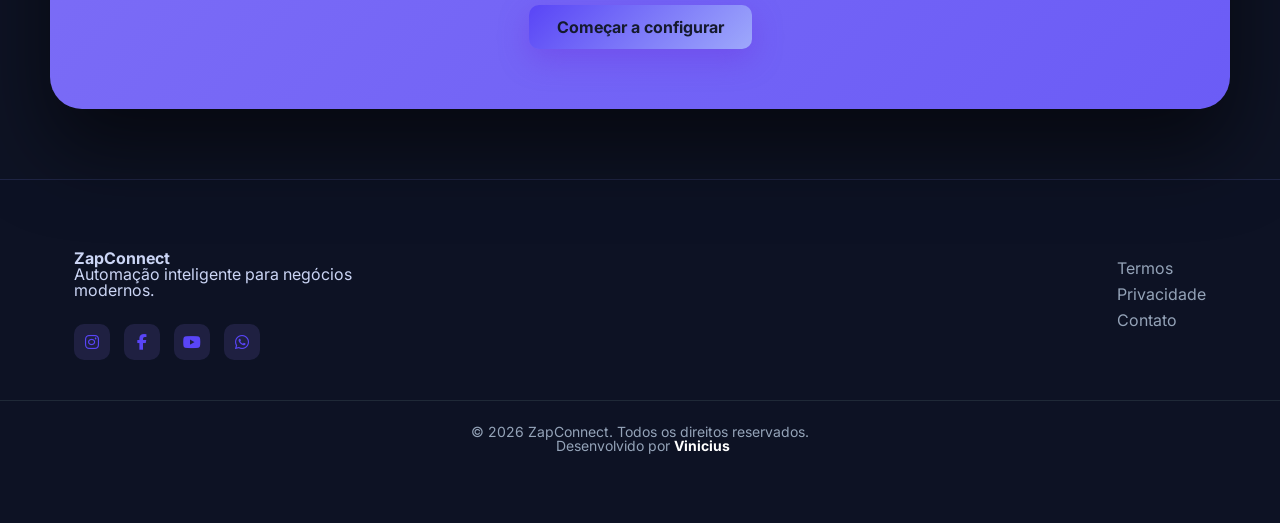
==== commit 3b402043: "fix: melhorias 05/09/2026" ====
--- a/index.html
+++ b/index.html
@@ -10,7 +10,7 @@
     <title>ZapConnect | IA para WhatsApp que reduz custo de atendimento</title>
 
     <meta name="description"
-        content="Para empresas que atendem no WhatsApp: treine uma IA com as regras do seu negócio, responda clientes 24/7 e reduza até 60% do custo operacional." />
+        content="Para empresas que atendem no WhatsApp: configure uma IA alinhada ao seu negócio, responda clientes 24/7 e reduza até 60% do custo operacional." />
     <meta name="keywords" content="WhatsApp bot, automação WhatsApp, chatbot IA, ZapConnect, atendimento automático" />
     <meta name="author" content="ZapConnect" />
     <meta name="theme-color" content="#6d28d9" />
@@ -20,7 +20,7 @@
 
     <!-- ================= OPEN GRAPH (REDES SOCIAIS) ================= -->
     <meta property="og:title" content="ZapConnect | IA para WhatsApp que reduz custo de atendimento" />
-    <meta property="og:description" content="Responda clientes 24/7 no WhatsApp com uma IA treinada no seu negócio e reduza até 60% do custo operacional." />
+    <meta property="og:description" content="Responda clientes 24/7 no WhatsApp com uma IA configurada para o seu negócio e reduza até 60% do custo operacional." />
     <meta property="og:type" content="website" />
     <meta property="og:url" content="https://zapconnect.github.io" />
     <meta property="og:image" content="https://zapconnect.github.io" />
@@ -28,7 +28,7 @@
     <!-- ================= TWITTER ================= -->
     <meta name="twitter:card" content="summary_large_image" />
     <meta name="twitter:title" content="ZapConnect | IA para WhatsApp que reduz custo de atendimento" />
-    <meta name="twitter:description" content="Responda clientes 24/7 no WhatsApp com uma IA treinada no seu negócio e reduza até 60% do custo operacional." />
+    <meta name="twitter:description" content="Responda clientes 24/7 no WhatsApp com uma IA configurada para o seu negócio e reduza até 60% do custo operacional." />
     <meta name="twitter:image" content="https://zapconnect.github.io/" />
 
     <!-- ================= FAVICON ================= -->
@@ -51,9 +51,9 @@
 
 <body  class="dark">
     <div class="urgency-bar">
-        &#128293; Oferta de lançamento: diagnóstico gratuito para os próximos
+        <i class="fa-solid fa-fire-flame-curved" aria-hidden="true"></i> Oferta de lançamento: diagnóstico gratuito para os próximos
         <strong id="slots">23</strong> clientes —
-        <a href="#captura">Falar com especialista</a>
+        <a href="#captura">Começar a configurar</a>
     </div>
     <header class="header">
         <div class="container nav">
@@ -71,7 +71,7 @@
             </nav>
 
             <div class="nav-actions"></div>
-            <a class="btn small" href="#captura">Falar no WhatsApp</a>
+            <a class="btn small" href="#captura">Começar a configurar</a>
         </div>
     </header>
 
@@ -79,7 +79,7 @@
     <section class="hero">
         <div class="container hero-grid">
             <div class="hero-copy">
-                <span class="badge">IA treinada na sua operação, com fallback humano</span>
+                <span class="badge">IA configurada para sua operação, com apoio humano</span>
                 <h1>Seu WhatsApp respondendo<br>clientes em <span style="color:var(--primary)">3 segundos</span>,<br>24h por dia — sem você</h1>
                 <div class="footer-socials">
                     <a href="https://www.instagram.com/ozapconnect?igsh=NmFoZjJ2YjVmYWJx" class="social instagram"
@@ -113,11 +113,11 @@
                 </p>
 
                 <div class="hero-actions">
-                    <a class="btn big" href="#captura">Falar com um especialista</a>
+                    <a class="btn big" href="#captura">Configurar minha IA</a>
                     <a class="btn ghost" href="#comoFunciona">Ver como funciona</a>
                 </div>
                 <p class="cta-micro">
-                    &#10003; Atendimento humano &nbsp;&middot;&nbsp; &#10003; Sem compromisso &nbsp;&middot;&nbsp; &#10003; Resposta rápida no WhatsApp
+                    <i class="fa-solid fa-circle-check" aria-hidden="true"></i> Atendimento humano &nbsp;&middot;&nbsp; <i class="fa-solid fa-circle-check" aria-hidden="true"></i> Sem compromisso &nbsp;&middot;&nbsp; <i class="fa-solid fa-circle-check" aria-hidden="true"></i> Resposta rápida no WhatsApp
                 </p>
 
                 <div class="metrics">
@@ -167,43 +167,43 @@
 
                 <div class="feature-box">
                     <div class="icon">
-                        <i class="fa-solid fa-pen-ruler"></i>
-                    </div>
-                    <h3>IA por prompt personalizado</h3>
-                    <p>Configure regras, linguagem e comportamento da IA.</p>
+                        <i class="fa-solid fa-sliders"></i>
+                    </div>
+                    <h3>Configuração guiada em 8 áreas</h3>
+                    <p>Defina identidade, objetivo, informações da empresa, produtos e fluxo de atendimento.</p>
                 </div>
 
                 <div class="feature-box">
                     <div class="icon">
                         <i class="fa-solid fa-comments"></i>
                     </div>
-                    <h3>Atendimento humanizado</h3>
-                    <p>Respostas naturais, claras e inteligentes.</p>
+                    <h3>Atendimento alinhado à sua empresa</h3>
+                    <p>Personalize o atendimento da IA conforme o tom e as regras do seu negócio.</p>
                 </div>
 
                 <div class="feature-box">
                     <div class="icon">
                         <i class="fa-solid fa-headset"></i>
                     </div>
-                    <h3>Fallback humano</h3>
-                    <p>Transfira o atendimento para um operador quando quiser.</p>
+                    <h3>Transferência para equipe humana</h3>
+                    <p>Defina quando a conversa deve ser encaminhada para sua equipe.</p>
                 </div>
 
                 <div class="feature-box">
                     <div class="icon">
-                        <i class="fa-solid fa-clock"></i>
-                    </div>
-                    <h3>Economia de tempo</h3>
-                    <p>Menos tarefas manuais, mais produtividade.</p>
+                        <i class="fa-solid fa-boxes-stacked"></i>
+                    </div>
+                    <h3>Tudo do seu negócio em um só lugar</h3>
+                    <p>Organize produtos, serviços, FAQ e regras comerciais na mesma configuração.</p>
                 </div>
 
 
                 <div class="feature-box">
                     <div class="icon">
-                        <i class="fa-brands fa-whatsapp"></i>
-                    </div>
-                    <h3>WhatsApp e Web</h3>
-                    <p>Integração simples e rápida.</p>
+                        <i class="fa-solid fa-wand-magic-sparkles"></i>
+                    </div>
+                    <h3>Sem conhecimento técnico</h3>
+                    <p>Configure sua IA sem precisar de programação.</p>
                 </div>
 
                 <div class="feature-box">
@@ -225,7 +225,7 @@
 
             <div class="section-head">
                 <h2>Como funciona</h2>
-                <p>Veja exatamente o que acontece depois do clique: você escreve em texto simples, conecta seu número e ativa a IA em menos de 10 minutos.</p>
+                <p>No painel, clique em “Configurar IA”, preencha a configuração guiada, conecte seu número e defina como sua empresa atende.</p>
             </div>
 
             <div class="steps-timeline">
@@ -234,13 +234,13 @@
                     <div class="step-number">1</div>
                     <div class="step-content">
                         <div class="step-top">
-                            <span class="step-time"><i class="fa-regular fa-clock"></i> ~3 minutos</span>
+                            <span class="step-time"><i class="fa-solid fa-sliders"></i> Configuração guiada</span>
                             <div class="step-icon" aria-hidden="true">
-                                <i class="fa-solid fa-comment-dots"></i>
+                                <i class="fa-solid fa-sliders"></i>
                             </div>
                         </div>
-                        <h4>Descreva seu negócio em texto livre</h4>
-                        <p>Você escreve como em um WhatsApp: "Sou uma clínica, atendo de segunda a sábado..." A IA aprende seu tom, suas regras e quando chamar alguém da equipe. <strong>Não precisa de programação.</strong></p>
+                        <h4>Configure sua IA do seu jeito</h4>
+                        <p>Em uma configuração guiada, você define como sua IA deve atender: identidade, objetivo, informações da empresa, produtos, fluxo de atendimento, vendas, agendamentos, transferência para equipe humana e regras de segurança. O ZapConnect organiza tudo automaticamente para a IA responder conforme o seu negócio. <strong>Sem prompts técnicos. Sem programação.</strong></p>
                     </div>
                 </div>
 
@@ -253,8 +253,8 @@
                                 <i class="fa-solid fa-qrcode"></i>
                             </div>
                         </div>
-                        <h4>Escaneie o QR Code e conecte seu número</h4>
-                        <p>Abra o WhatsApp, faça a conexão por QR Code e defina quando a IA responde sozinha ou transfere a conversa para um atendente humano. Esse formato costuma ser ideal para operações que querem ativar rápido, com implantação simples e sem abrir um projeto mais pesado logo no início.</p>
+                        <h4>Conecte seu WhatsApp</h4>
+                        <p>Escaneie o QR Code para conectar seu número. Depois, escolha quando a IA pode atender automaticamente e quando deve encaminhar a conversa para sua equipe.</p>
                     </div>
                 </div>
 
@@ -272,7 +272,7 @@
                     </div>
                 </div>
             </div>
-            <p class="steps-note"><i class="fa-solid fa-circle-check"></i> Não precisa de programação: você configura tudo em texto simples e conecta seu WhatsApp por QR Code.</p>
+            <p class="steps-note"><i class="fa-solid fa-circle-check"></i> Sem prompts técnicos. Sem programação.</p>
 
 
         </div>
@@ -356,7 +356,7 @@
         <div class="container">
 
             <div class="testimonials-head">
-                <span class="pill">💬 Depoimentos</span>
+                <span class="pill"><i class="fa-solid fa-comments" aria-hidden="true"></i> Depoimentos</span>
                 <h2>
                     Veja o que nossos clientes
                     <span>estão dizendo</span>
@@ -369,7 +369,7 @@
             <div class="testimonials-grid">
 
                 <div class="testimonial-card">
-                    <div class="stars">★★★★★</div>
+                    <div class="stars" aria-label="5 de 5 estrelas"><i class="fa-solid fa-star"></i><i class="fa-solid fa-star"></i><i class="fa-solid fa-star"></i><i class="fa-solid fa-star"></i><i class="fa-solid fa-star"></i></div>
                     <blockquote>
                         "Reduzimos 70% do tempo em atendimento manual.
                         O chatbot com IA responde dúvidas sobre imóveis 24/7
@@ -377,17 +377,17 @@
                     </blockquote>
 
                     <div class="testimonial-footer">
-                        <div class="avatar">👨‍💼</div>
+                        <div class="avatar"><i class="fa-solid fa-user-tie" aria-hidden="true"></i></div>
                         <div>
                             <strong>Carlos Silva</strong>
                             <span>CEO, Imobiliária Prime</span>
                         </div>
-                        <div class="verified">✔</div>
+                        <div class="verified"><i class="fa-solid fa-circle-check" aria-label="Cliente verificado"></i></div>
                     </div>
                 </div>
 
                 <div class="testimonial-card">
-                    <div class="stars">★★★★★</div>
+                    <div class="stars" aria-label="5 de 5 estrelas"><i class="fa-solid fa-star"></i><i class="fa-solid fa-star"></i><i class="fa-solid fa-star"></i><i class="fa-solid fa-star"></i><i class="fa-solid fa-star"></i></div>
                     <blockquote>
                         "Antes perdíamos pacientes por demora no WhatsApp.
                         Hoje a IA agenda consultas sozinha e envia lembretes
@@ -395,17 +395,17 @@
                     </blockquote>
 
                     <div class="testimonial-footer">
-                        <div class="avatar">👩‍⚕️</div>
+                        <div class="avatar"><i class="fa-solid fa-user-doctor" aria-hidden="true"></i></div>
                         <div>
                             <strong>Marina Santos</strong>
                             <span>Gestora, Clínica Vital</span>
                         </div>
-                        <div class="verified">✔</div>
+                        <div class="verified"><i class="fa-solid fa-circle-check" aria-label="Cliente verificado"></i></div>
                     </div>
                 </div>
 
                 <div class="testimonial-card">
-                    <div class="stars">★★★★★</div>
+                    <div class="stars" aria-label="5 de 5 estrelas"><i class="fa-solid fa-star"></i><i class="fa-solid fa-star"></i><i class="fa-solid fa-star"></i><i class="fa-solid fa-star"></i><i class="fa-solid fa-star"></i></div>
                     <blockquote>
                         "Substituímos 3 atendentes por automação inteligente.
                         Economizamos R$ 15 mil/mês e o tempo de resposta
@@ -413,12 +413,12 @@
                     </blockquote>
 
                     <div class="testimonial-footer">
-                        <div class="avatar">👨‍💻</div>
+                        <div class="avatar"><i class="fa-solid fa-user-gear" aria-hidden="true"></i></div>
                         <div>
                             <strong>Roberto Oliveira</strong>
                             <span>Diretor Comercial, TechSolutions</span>
                         </div>
-                        <div class="verified">✔</div>
+                        <div class="verified"><i class="fa-solid fa-circle-check" aria-label="Cliente verificado"></i></div>
                     </div>
                 </div>
 
@@ -574,14 +574,14 @@
                     <ul>
                         <li><i class="fa-solid fa-check"></i><span>1 número de WhatsApp conectado</span></li>
                         <li><i class="fa-solid fa-check"></i><span>Até 500 mensagens com IA por mês</span></li>
-                        <li><i class="fa-solid fa-check"></i><span>1 IA treinada nas regras do seu negócio</span></li>
+                        <li><i class="fa-solid fa-check"></i><span>1 IA configurada conforme as regras do seu negócio</span></li>
                         <li><i class="fa-solid fa-check"></i><span>Respostas 24/7 com fallback para atendimento humano</span></li>
                         <li><i class="fa-solid fa-check"></i><span>CRM com histórico de conversas e leads</span></li>
                         <li><i class="fa-solid fa-check"></i><span>Setup guiado para publicar em até 10 minutos</span></li>
                         <li><i class="fa-solid fa-check"></i><span>Implantação assistida para começar com segurança</span></li>
                     </ul>
                     <a class="btn ghost" href="#captura">Falar sobre o Starter</a>
-                    <p class="guarantee">&#128274; Conversa sem compromisso. Ativação guiada.</p>
+                    <p class="guarantee"><i class="fa-solid fa-lock" aria-hidden="true"></i> Conversa sem compromisso. Ativação guiada.</p>
                 </div>
 
                 <div class="price-card highlight">
@@ -600,7 +600,7 @@
                         <li><i class="fa-solid fa-check"></i><span>Diagnóstico consultivo para configurar sua operação</span></li>
                     </ul>
                     <a class="btn" href="#captura">Falar sobre o Pro</a>
-                    <p class="guarantee">&#128274; Conversa sem compromisso. Acompanhamento na ativação.</p>
+                    <p class="guarantee"><i class="fa-solid fa-lock" aria-hidden="true"></i> Conversa sem compromisso. Acompanhamento na ativação.</p>
                 </div>
 
                 <div class="price-card">
@@ -619,7 +619,7 @@
                         <li><i class="fa-solid fa-check"></i><span>Piloto assistido para validar o fluxo antes da expansão</span></li>
                     </ul>
                     <a class="btn ghost" href="#captura">Falar com vendas</a>
-                    <p class="guarantee">🔒 Escopo, implantação e suporte definidos junto com sua equipe.</p>
+                    <p class="guarantee"><i class="fa-solid fa-lock" aria-hidden="true"></i> Escopo, implantação e suporte definidos junto com sua equipe.</p>
                 </div>
             </div>
         </div>
@@ -670,15 +670,14 @@
 
                 <div class="faq-item">
                     <button class="faq-question">
-                        Como o bot aprende sobre meu negócio?
+                        Como configuro a IA para o meu negócio?
                         <span class="icon">+</span>
                     </button>
                     <div class="faq-answer">
                         <p>
-                            Você define um prompt personalizado com as informações do seu negócio.
-                            A Inteligência Artificial é configurada a partir dessas instruções e passa a responder
-                            automaticamente, de forma precisa e
-                            alinhada com seus produtos, serviços e regras de atendimento.
+                            No painel, clique em “Configurar IA” e preencha as áreas guiadas com as informações do seu negócio.
+                            O ZapConnect organiza tudo automaticamente para que a IA responda de forma alinhada aos seus
+                            produtos, serviços e regras de atendimento.
                         </p>
                     </div>
                 </div>
@@ -771,7 +770,7 @@
 
                 <!-- TEXTO -->
                 <div class="lead-whatsapp-text">
-                    <span class="pill">⚡ Atendimento imediato</span>
+                    <span class="pill"><i class="fa-solid fa-bolt" aria-hidden="true"></i> Atendimento imediato</span>
 
                     <h2>
                         Fale agora com um <span>especialista</span><br>
@@ -794,13 +793,13 @@
                 <!-- CTA WHATSAPP -->
                 <div class="lead-whatsapp-cta">
                     <a href="https://wa.me/message/KCRWROVL42NJM1" target="_blank" class="btn-whatsapp"
-                        aria-label="Falar no WhatsApp">
+                        aria-label="Começar a configurar pelo WhatsApp">
                         <i class="fa-brands fa-whatsapp"></i>
-                        Falar agora no WhatsApp
+                        Começar a configurar
                     </a>
 
                     <p class="lead-note">
-                        ⏱ Normalmente respondemos em poucos minutos
+                        <i class="fa-regular fa-clock" aria-hidden="true"></i> Normalmente respondemos em poucos minutos
                     </p>
                 </div>
 
@@ -816,7 +815,7 @@
         <div class="container cta-box">
             <h2>Fale com nosso time e veja o melhor próximo passo</h2>
             <p>Sem compromisso • Resposta rápida no WhatsApp</p>
-            <a class="btn big" href="#captura">Falar com um especialista</a>
+            <a class="btn big" href="#captura">Começar a configurar</a>
         </div>
     </section>
 
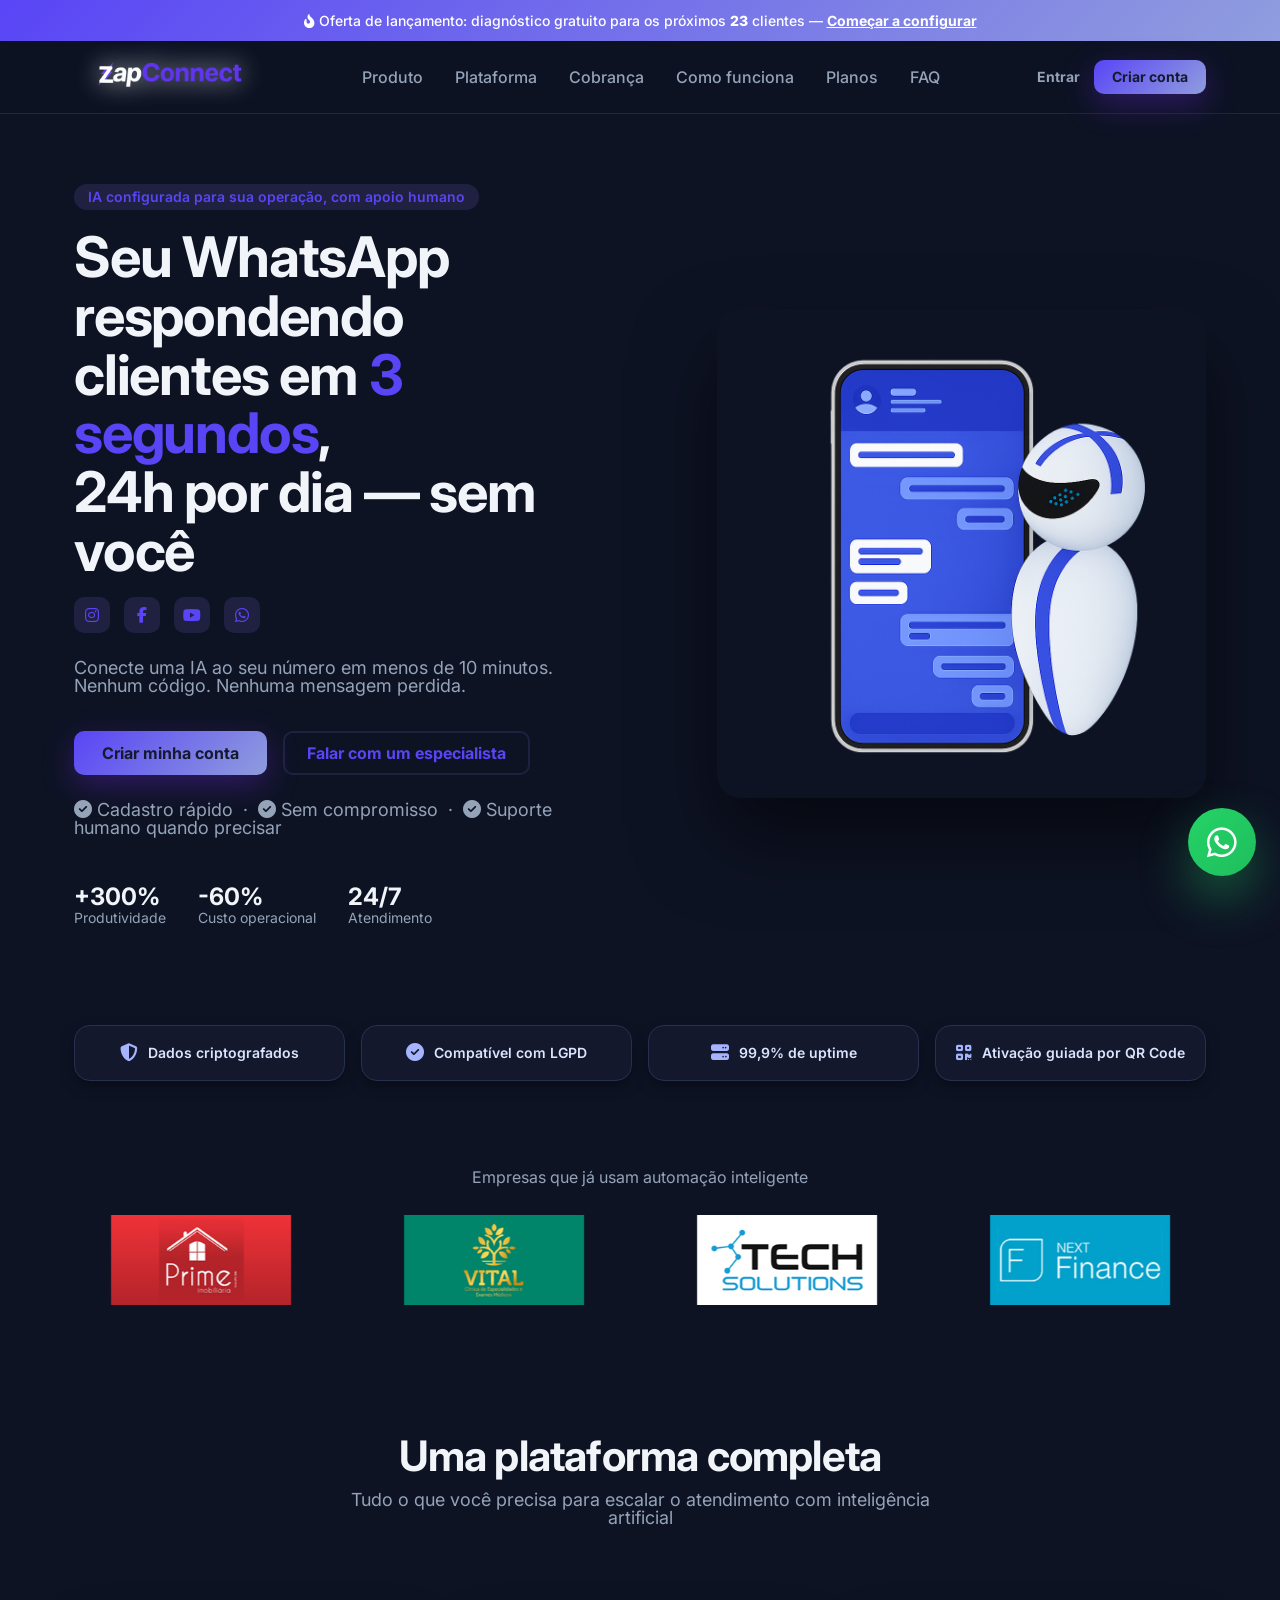
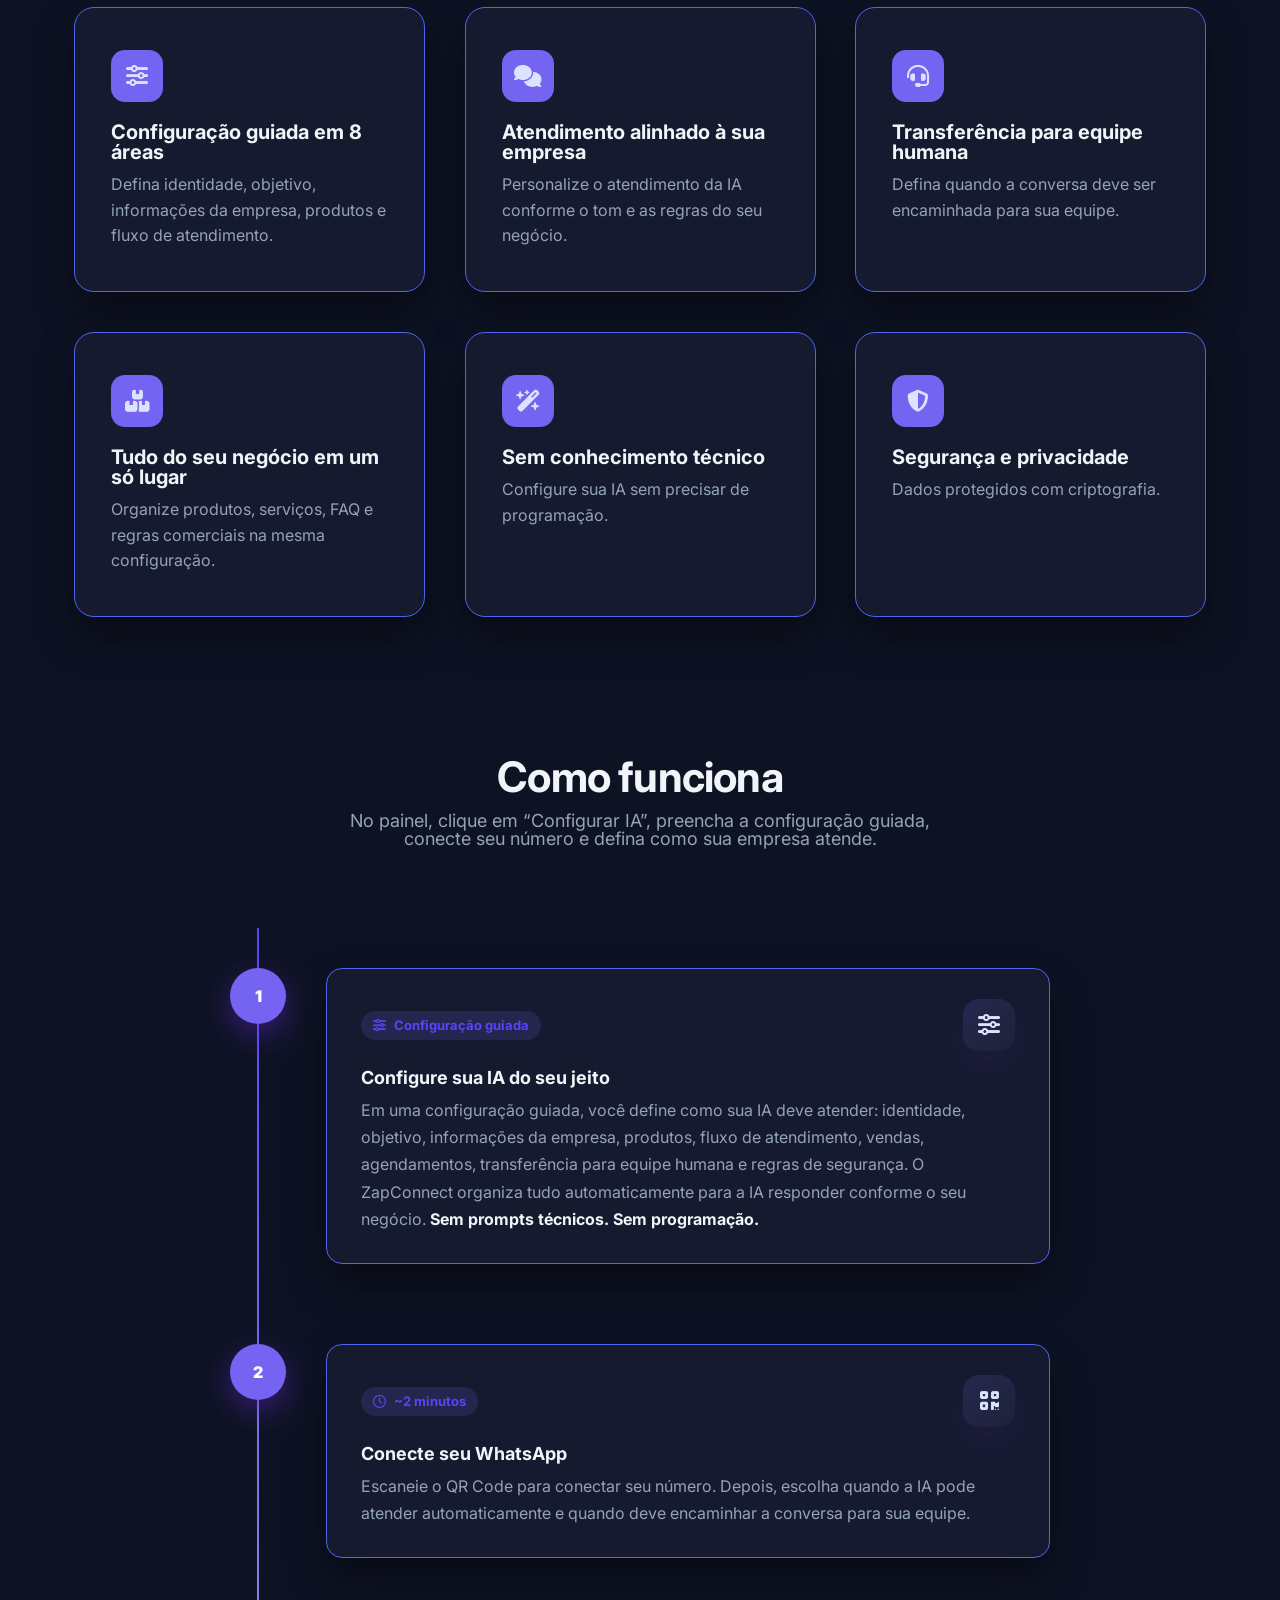
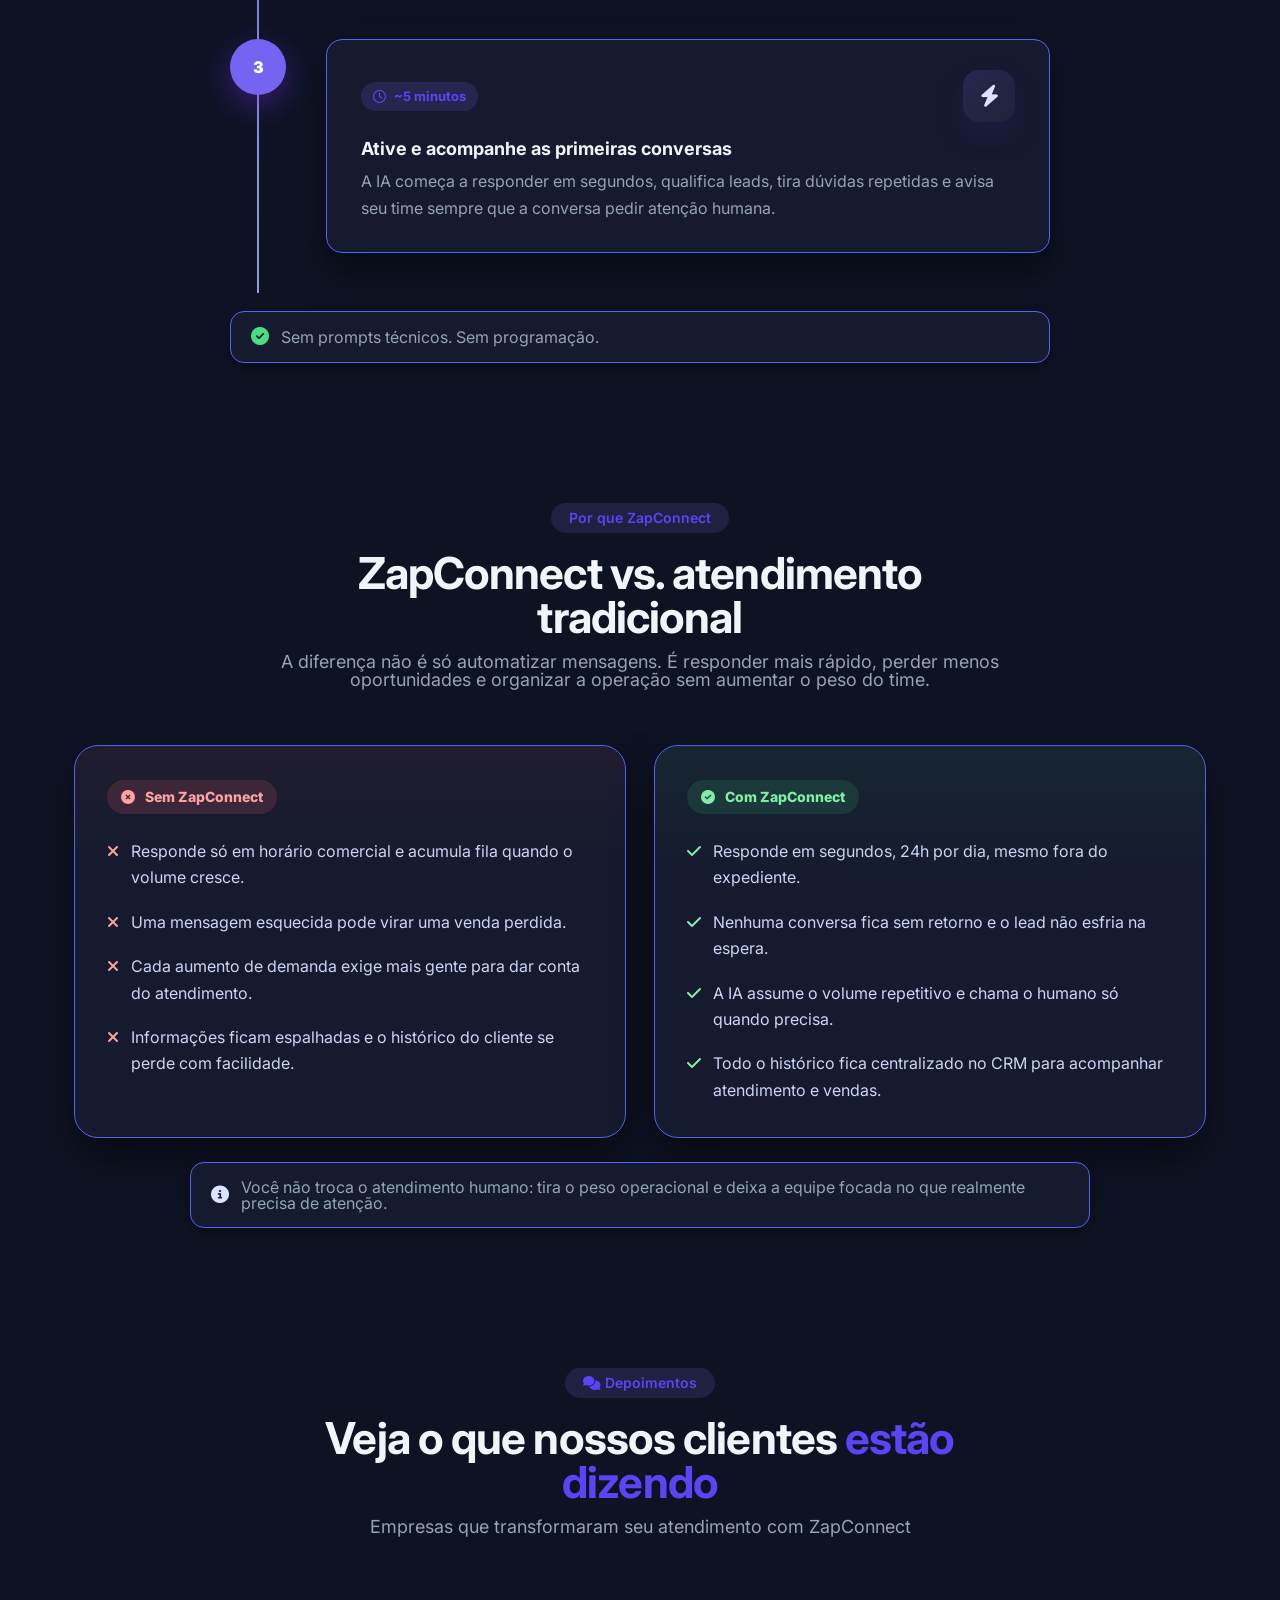
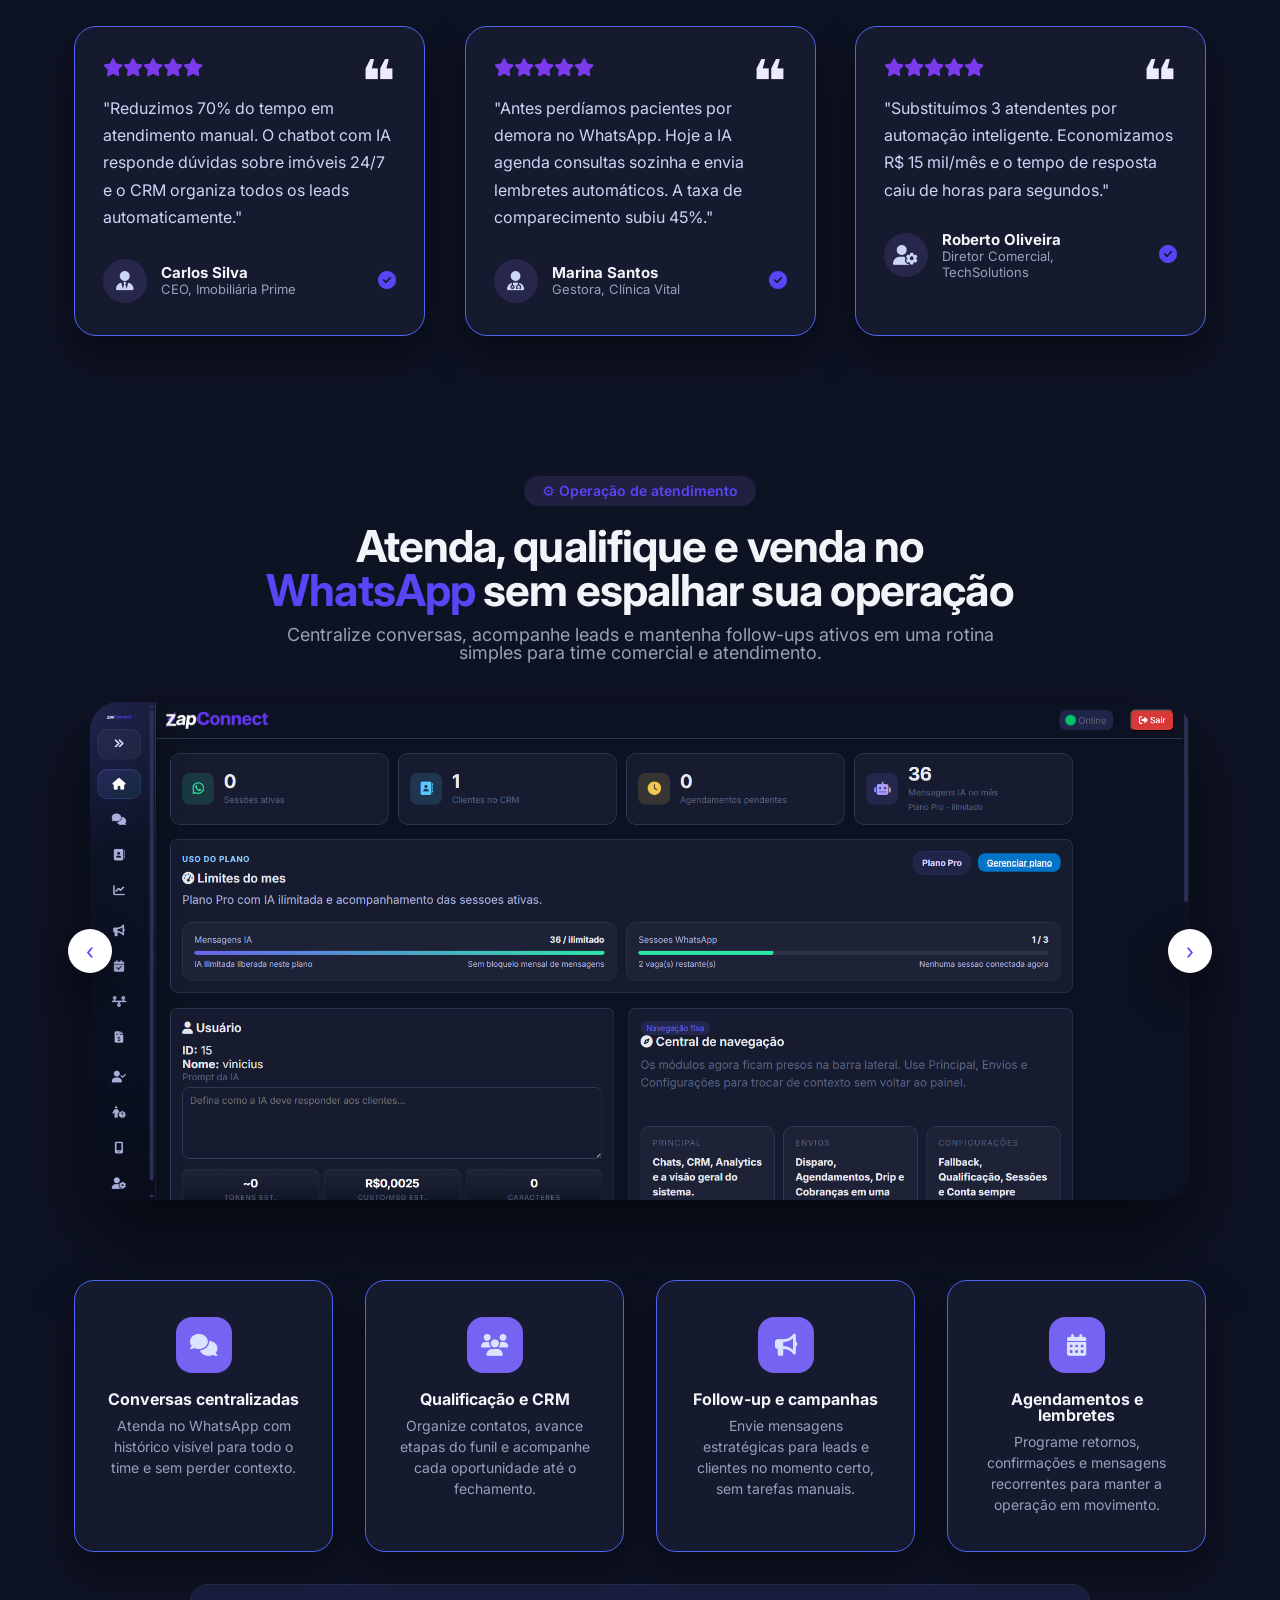
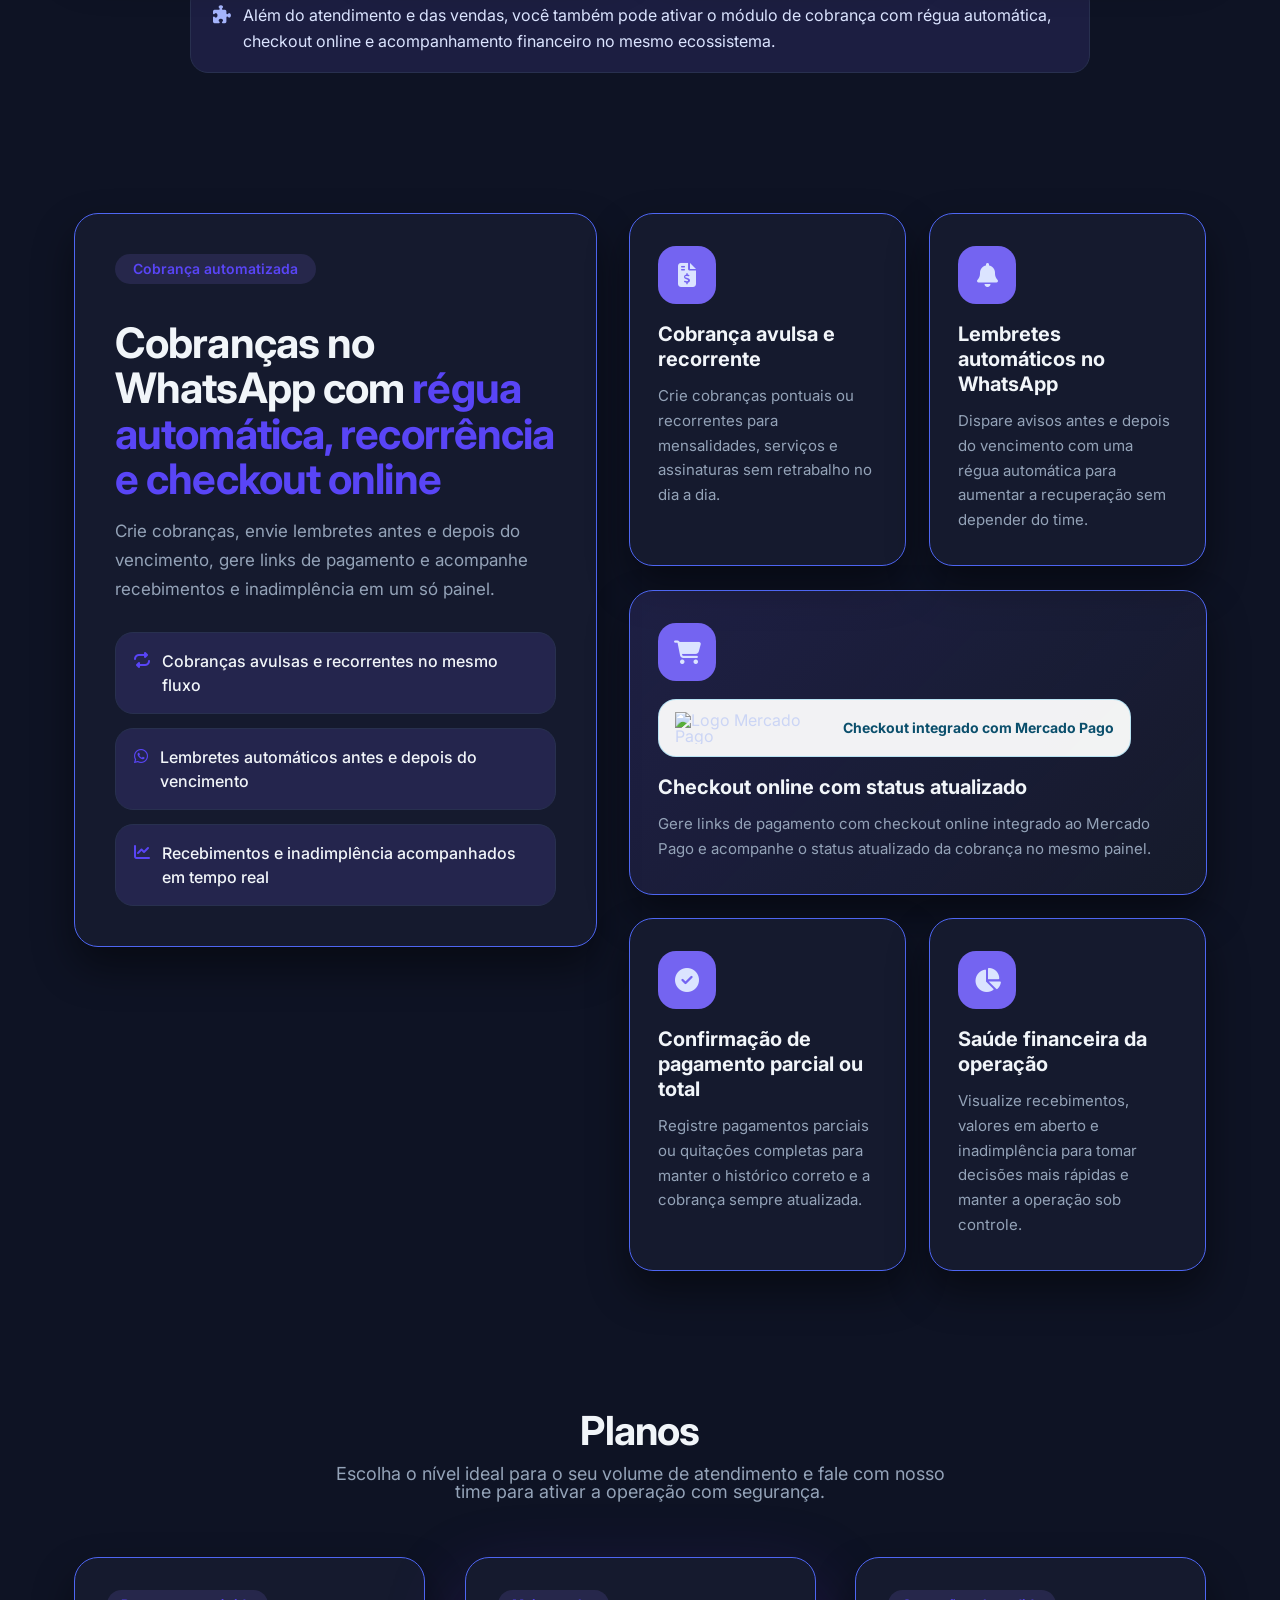
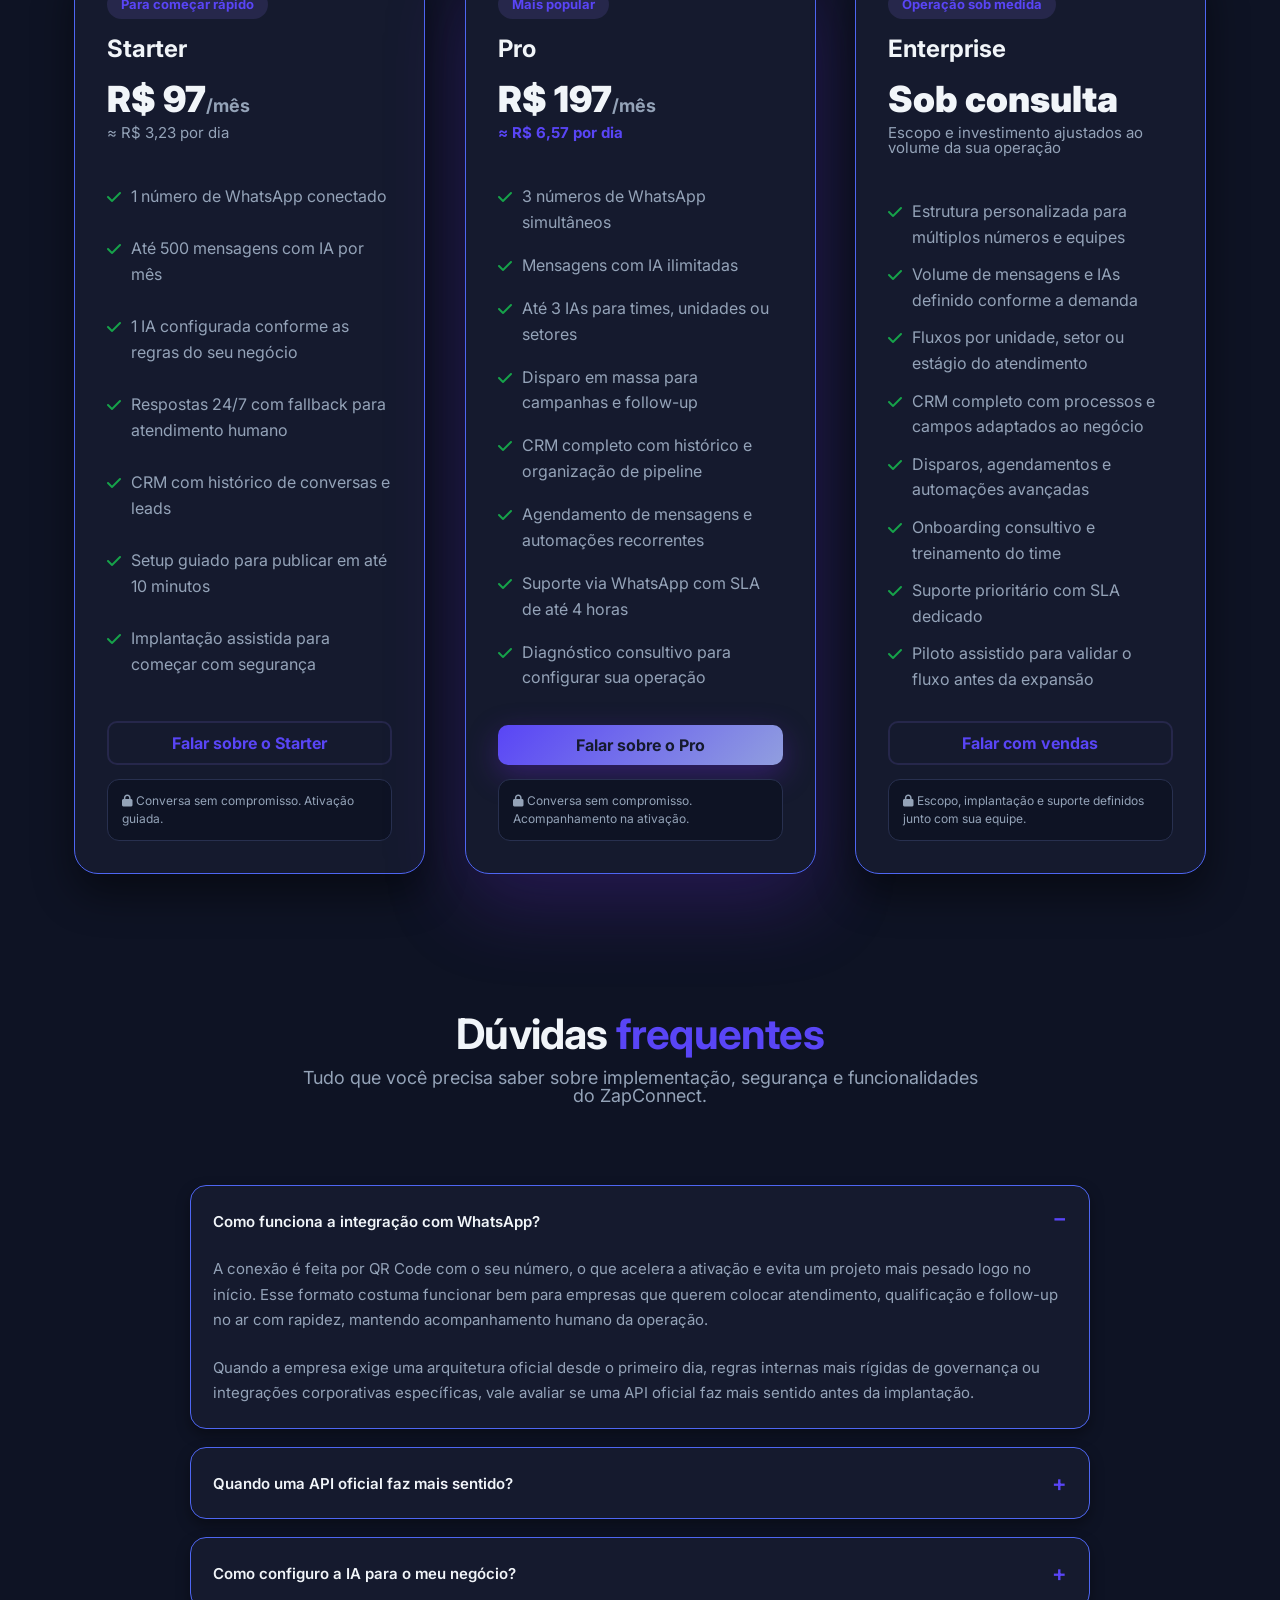
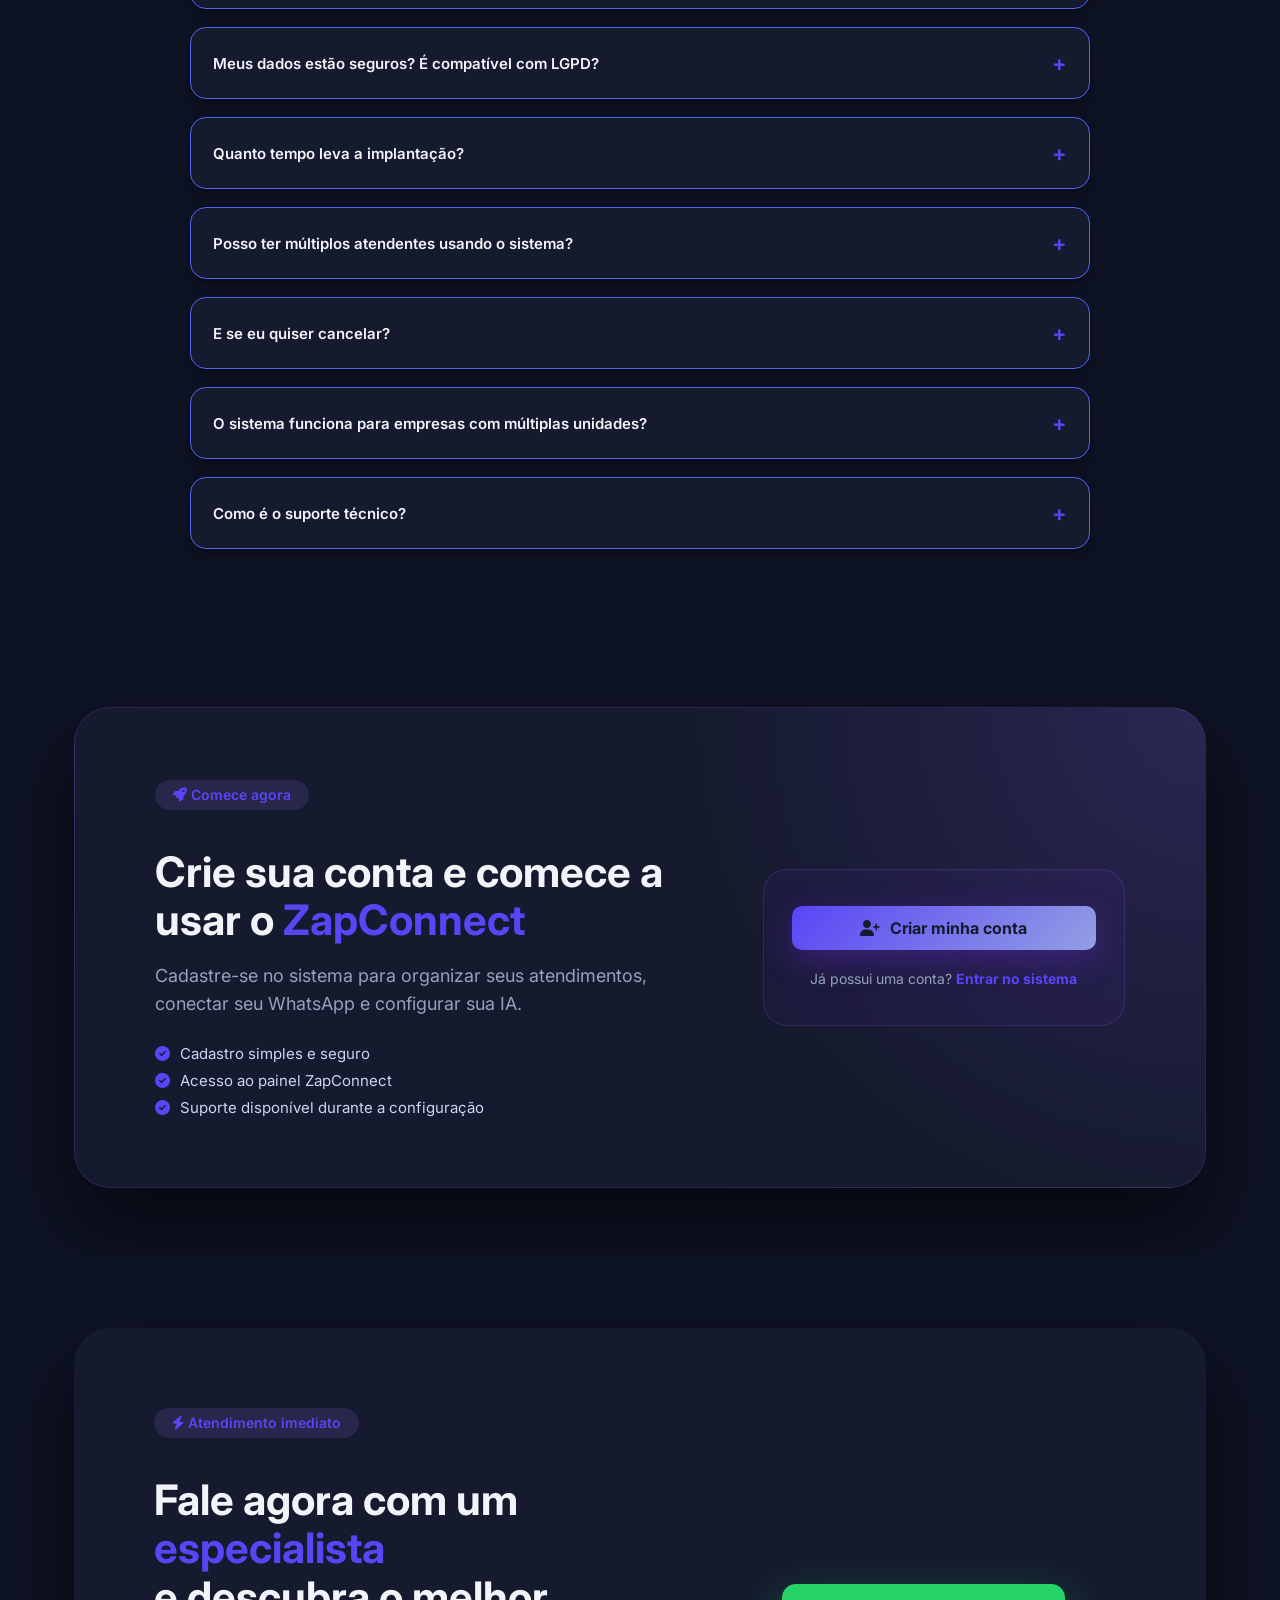
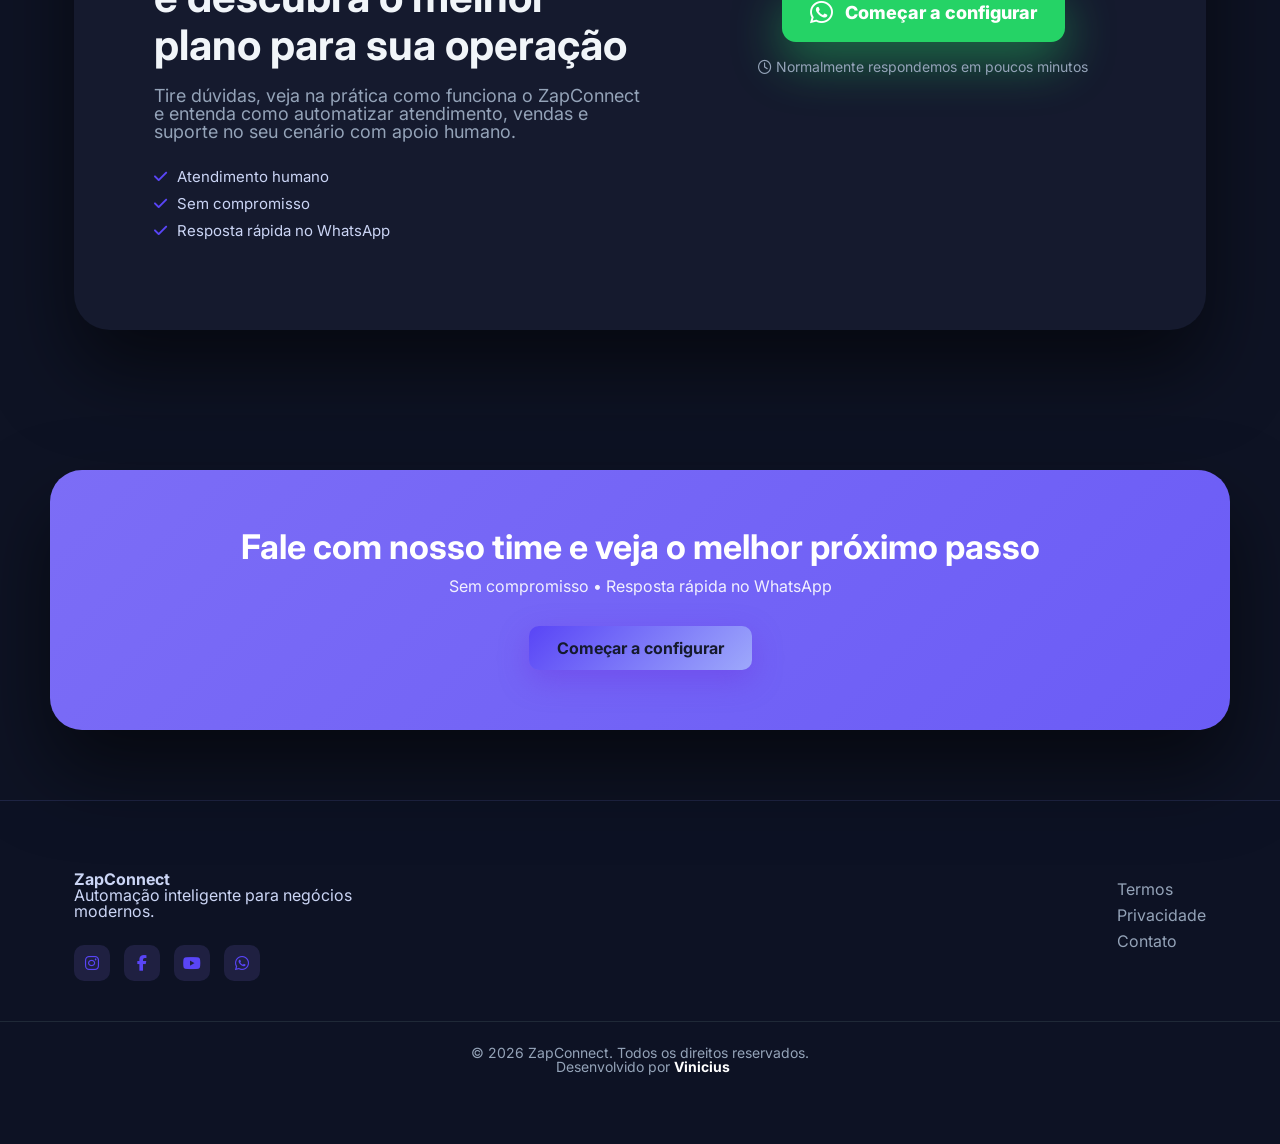
==== commit 1397ef6e: "fix: botao de criar conta  08/09/2026" ====
--- a/index.html
+++ b/index.html
@@ -70,8 +70,10 @@
                 <a href="#faq">FAQ</a>
             </nav>
 
-            <div class="nav-actions"></div>
-            <a class="btn small" href="#captura">Começar a configurar</a>
+            <div class="nav-actions">
+                <a class="login-link" href="https://app.ozapconnect.com.br/login">Entrar</a>
+                <a class="btn small" href="https://app.ozapconnect.com.br/register">Criar conta</a>
+            </div>
         </div>
     </header>
 
@@ -113,11 +115,11 @@
                 </p>
 
                 <div class="hero-actions">
-                    <a class="btn big" href="#captura">Configurar minha IA</a>
-                    <a class="btn ghost" href="#comoFunciona">Ver como funciona</a>
+                    <a class="btn big" href="https://app.ozapconnect.com.br/register">Criar minha conta</a>
+                    <a class="btn ghost" href="#captura">Falar com um especialista</a>
                 </div>
                 <p class="cta-micro">
-                    <i class="fa-solid fa-circle-check" aria-hidden="true"></i> Atendimento humano &nbsp;&middot;&nbsp; <i class="fa-solid fa-circle-check" aria-hidden="true"></i> Sem compromisso &nbsp;&middot;&nbsp; <i class="fa-solid fa-circle-check" aria-hidden="true"></i> Resposta rápida no WhatsApp
+                    <i class="fa-solid fa-circle-check" aria-hidden="true"></i> Cadastro rápido &nbsp;&middot;&nbsp; <i class="fa-solid fa-circle-check" aria-hidden="true"></i> Sem compromisso &nbsp;&middot;&nbsp; <i class="fa-solid fa-circle-check" aria-hidden="true"></i> Suporte humano quando precisar
                 </p>
 
                 <div class="metrics">
@@ -762,7 +764,32 @@
             </div>
         </div>
     </section>
-    <!-- NEWSLETTER / CAPTURA -->
+    <!-- CADASTRO NO SISTEMA -->
+    <section class="signup-section" aria-labelledby="signup-title">
+        <div class="container">
+            <div class="signup-box">
+                <div class="signup-copy">
+                    <span class="pill"><i class="fa-solid fa-rocket" aria-hidden="true"></i> Comece agora</span>
+                    <h2 id="signup-title">Crie sua conta e comece a usar o <span>ZapConnect</span></h2>
+                    <p>Cadastre-se no sistema para organizar seus atendimentos, conectar seu WhatsApp e configurar sua IA.</p>
+                    <ul class="signup-benefits">
+                        <li><i class="fa-solid fa-circle-check" aria-hidden="true"></i> Cadastro simples e seguro</li>
+                        <li><i class="fa-solid fa-circle-check" aria-hidden="true"></i> Acesso ao painel ZapConnect</li>
+                        <li><i class="fa-solid fa-circle-check" aria-hidden="true"></i> Suporte disponível durante a configuração</li>
+                    </ul>
+                </div>
+                <div class="signup-actions">
+                    <a class="btn big" href="https://app.ozapconnect.com.br/register">
+                        <i class="fa-solid fa-user-plus" aria-hidden="true"></i>
+                        Criar minha conta
+                    </a>
+                    <p>Já possui uma conta? <a href="https://app.ozapconnect.com.br/login">Entrar no sistema</a></p>
+                </div>
+            </div>
+        </div>
+    </section>
+
+    <!-- ATENDIMENTO / CAPTURA -->
     <section id="captura" class="lead-whatsapp">
         <div class="container">
 
--- a/css/style.css
+++ b/css/style.css
@@ -121,6 +121,19 @@
   gap: 14px;
 }
 
+.login-link {
+  color: var(--muted);
+  font-size: 14px;
+  font-weight: 700;
+  text-decoration: none;
+  white-space: nowrap;
+  transition: color .2s ease;
+}
+
+.login-link:hover {
+  color: var(--primary);
+}
+
 /* ================================
    BUTTONS
 ================================ */
@@ -2571,9 +2584,120 @@
 }
 
 /* ================================
+   CADASTRO NO SISTEMA
+================================ */
+.signup-section {
+  padding: var(--space) 0;
+  background: var(--bg);
+}
+
+.signup-box {
+  display: grid;
+  grid-template-columns: 1.2fr .8fr;
+  gap: 64px;
+  align-items: center;
+  padding: 72px 80px;
+  background:
+    radial-gradient(circle at top right, rgba(139, 92, 246, .18), transparent 42%),
+    var(--white);
+  border: 1px solid rgba(139, 92, 246, .18);
+  border-radius: 36px;
+  box-shadow: var(--shadow-lg);
+}
+
+.signup-copy h2 {
+  max-width: 620px;
+  margin: 20px 0 18px;
+  color: var(--dark);
+  font-size: 42px;
+  line-height: 1.15;
+}
+
+.signup-copy h2 span {
+  color: var(--primary);
+}
+
+.signup-copy p {
+  max-width: 580px;
+  margin-bottom: 28px;
+  color: var(--muted);
+  font-size: 18px;
+  line-height: 1.55;
+}
+
+.signup-benefits {
+  display: grid;
+  gap: 12px;
+  list-style: none;
+}
+
+.signup-benefits li {
+  display: flex;
+  align-items: center;
+  gap: 10px;
+  color: var(--text);
+  font-size: 15px;
+}
+
+.signup-benefits i {
+  color: var(--primary);
+}
+
+.signup-actions {
+  display: flex;
+  flex-direction: column;
+  align-items: center;
+  gap: 18px;
+  padding: 36px 28px;
+  text-align: center;
+  background: rgba(109, 40, 217, .08);
+  border: 1px solid rgba(139, 92, 246, .2);
+  border-radius: 24px;
+}
+
+.signup-actions .btn {
+  width: 100%;
+  gap: 10px;
+}
+
+.signup-actions p {
+  color: var(--muted);
+  font-size: 14px;
+  line-height: 1.5;
+}
+
+.signup-actions p a {
+  color: var(--primary);
+  font-weight: 700;
+  text-decoration: none;
+}
+
+.signup-actions p a:hover {
+  text-decoration: underline;
+}
+
+/* ================================
    RESPONSIVO
 ================================ */
 @media (max-width: 900px) {
+  .signup-box {
+    grid-template-columns: 1fr;
+    gap: 40px;
+    padding: 60px 40px;
+    text-align: center;
+  }
+
+  .signup-copy h2,
+  .signup-copy p {
+    margin-left: auto;
+    margin-right: auto;
+  }
+
+  .signup-benefits {
+    display: inline-grid;
+    text-align: left;
+  }
+
   .lead-whatsapp-box {
     grid-template-columns: 1fr;
     padding: 60px 40px;
@@ -2610,6 +2734,18 @@
 }
 
 @media (max-width: 480px) {
+  .signup-box {
+    padding: 48px 26px;
+  }
+
+  .signup-copy h2 {
+    font-size: 28px;
+  }
+
+  .signup-actions {
+    padding: 28px 20px;
+  }
+
   .lead-whatsapp-box {
     padding: 48px 26px;
   }
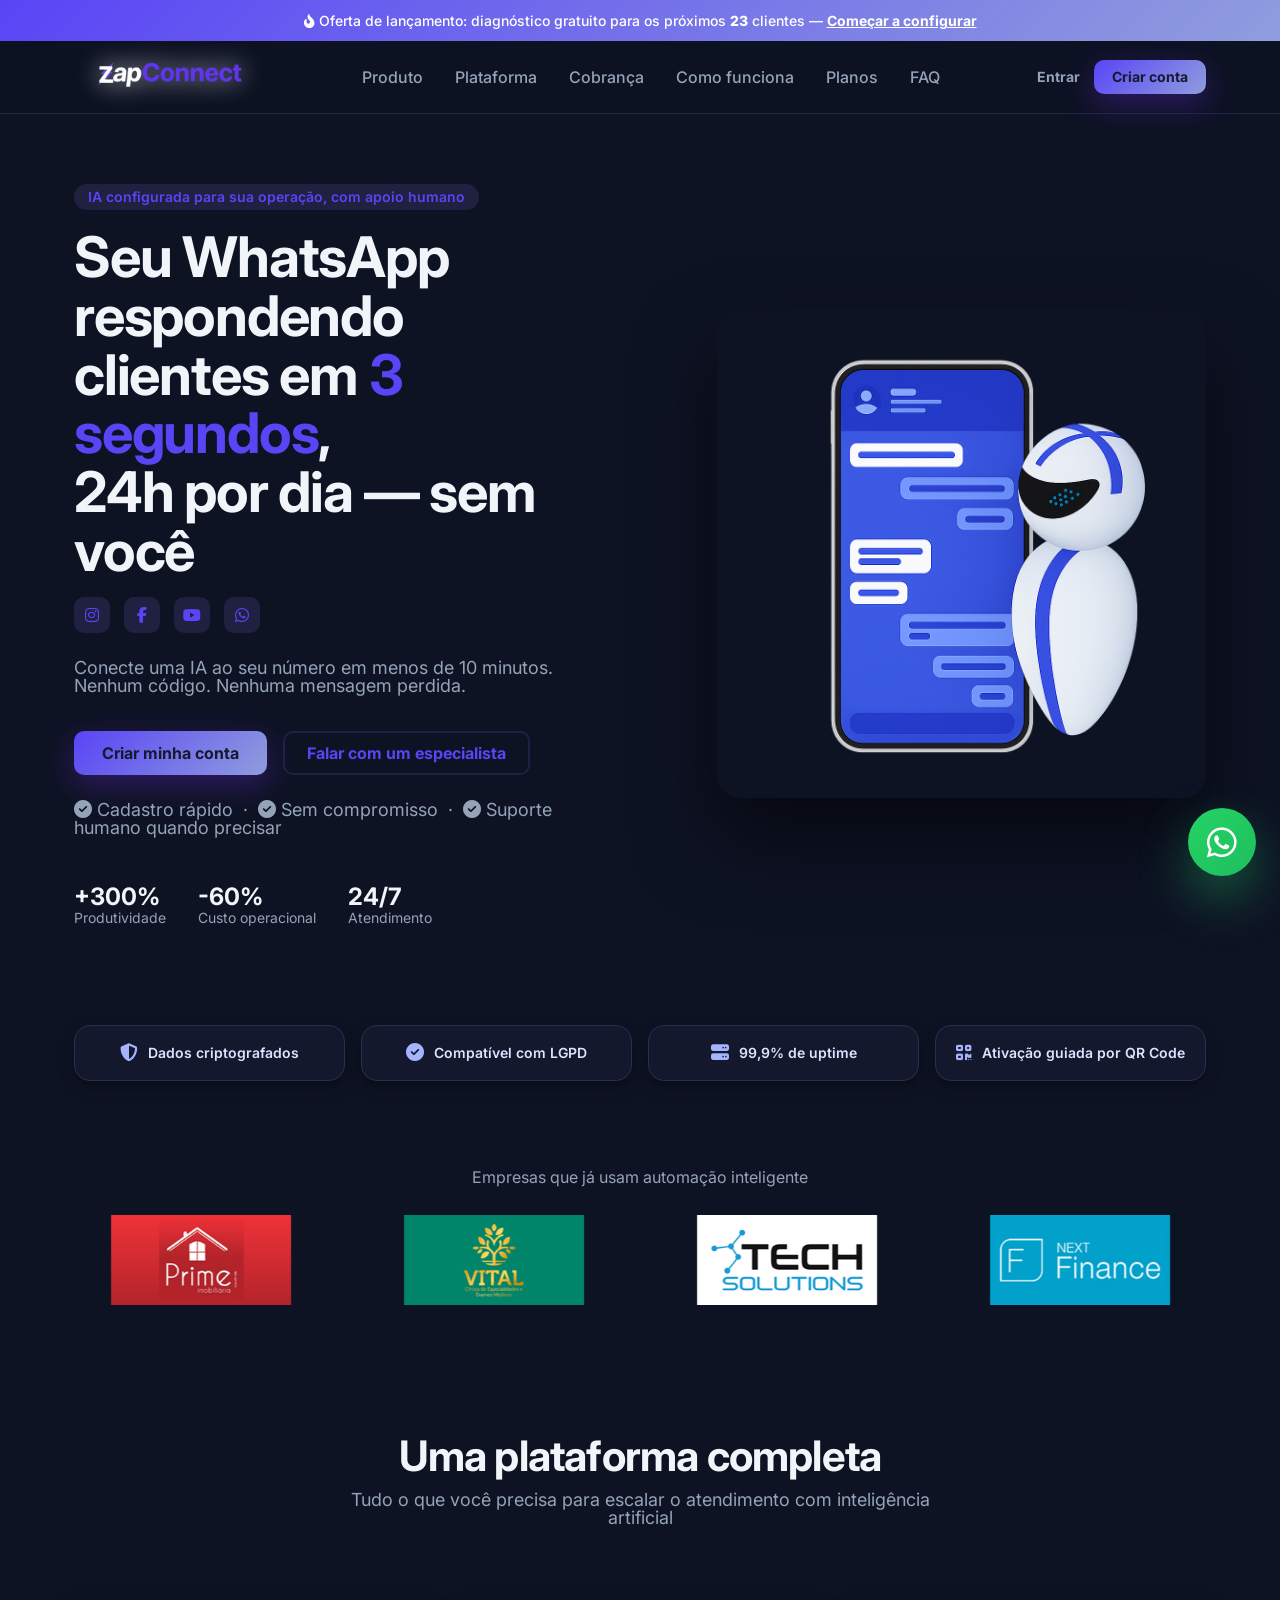
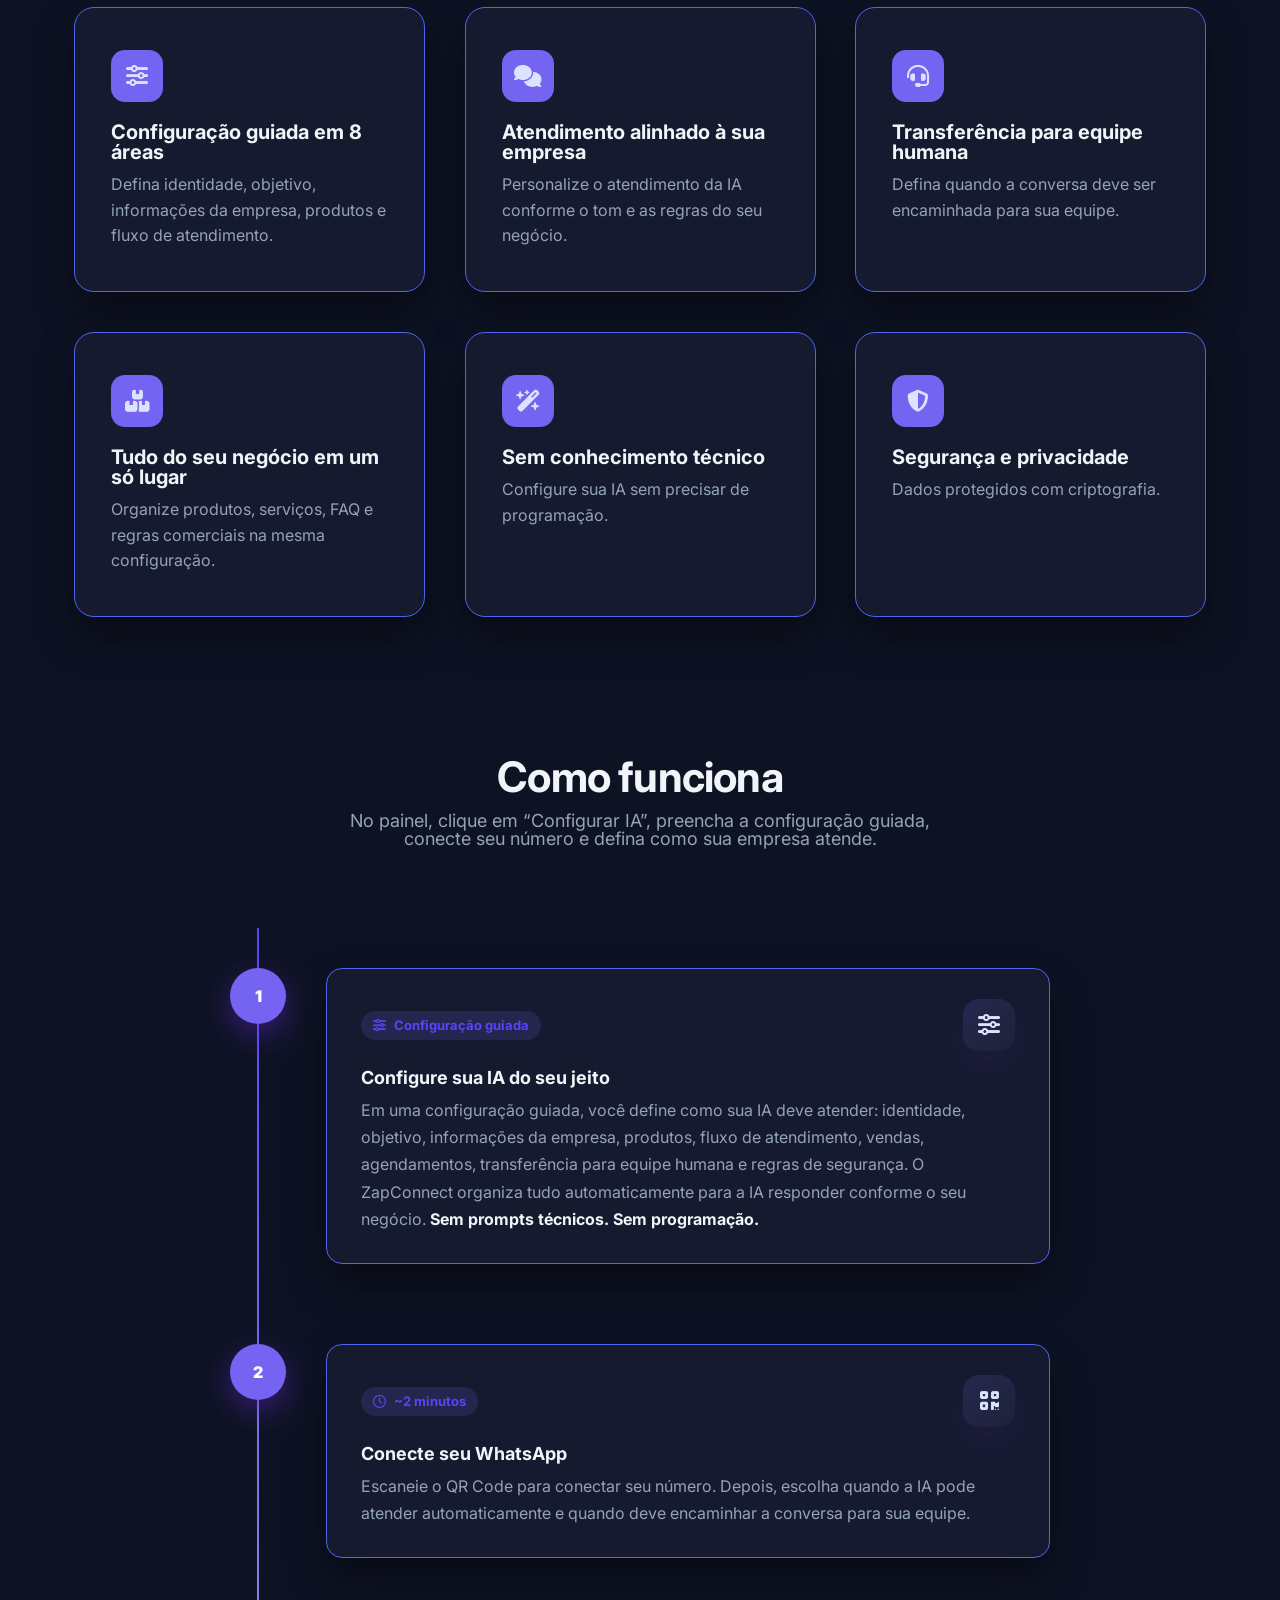
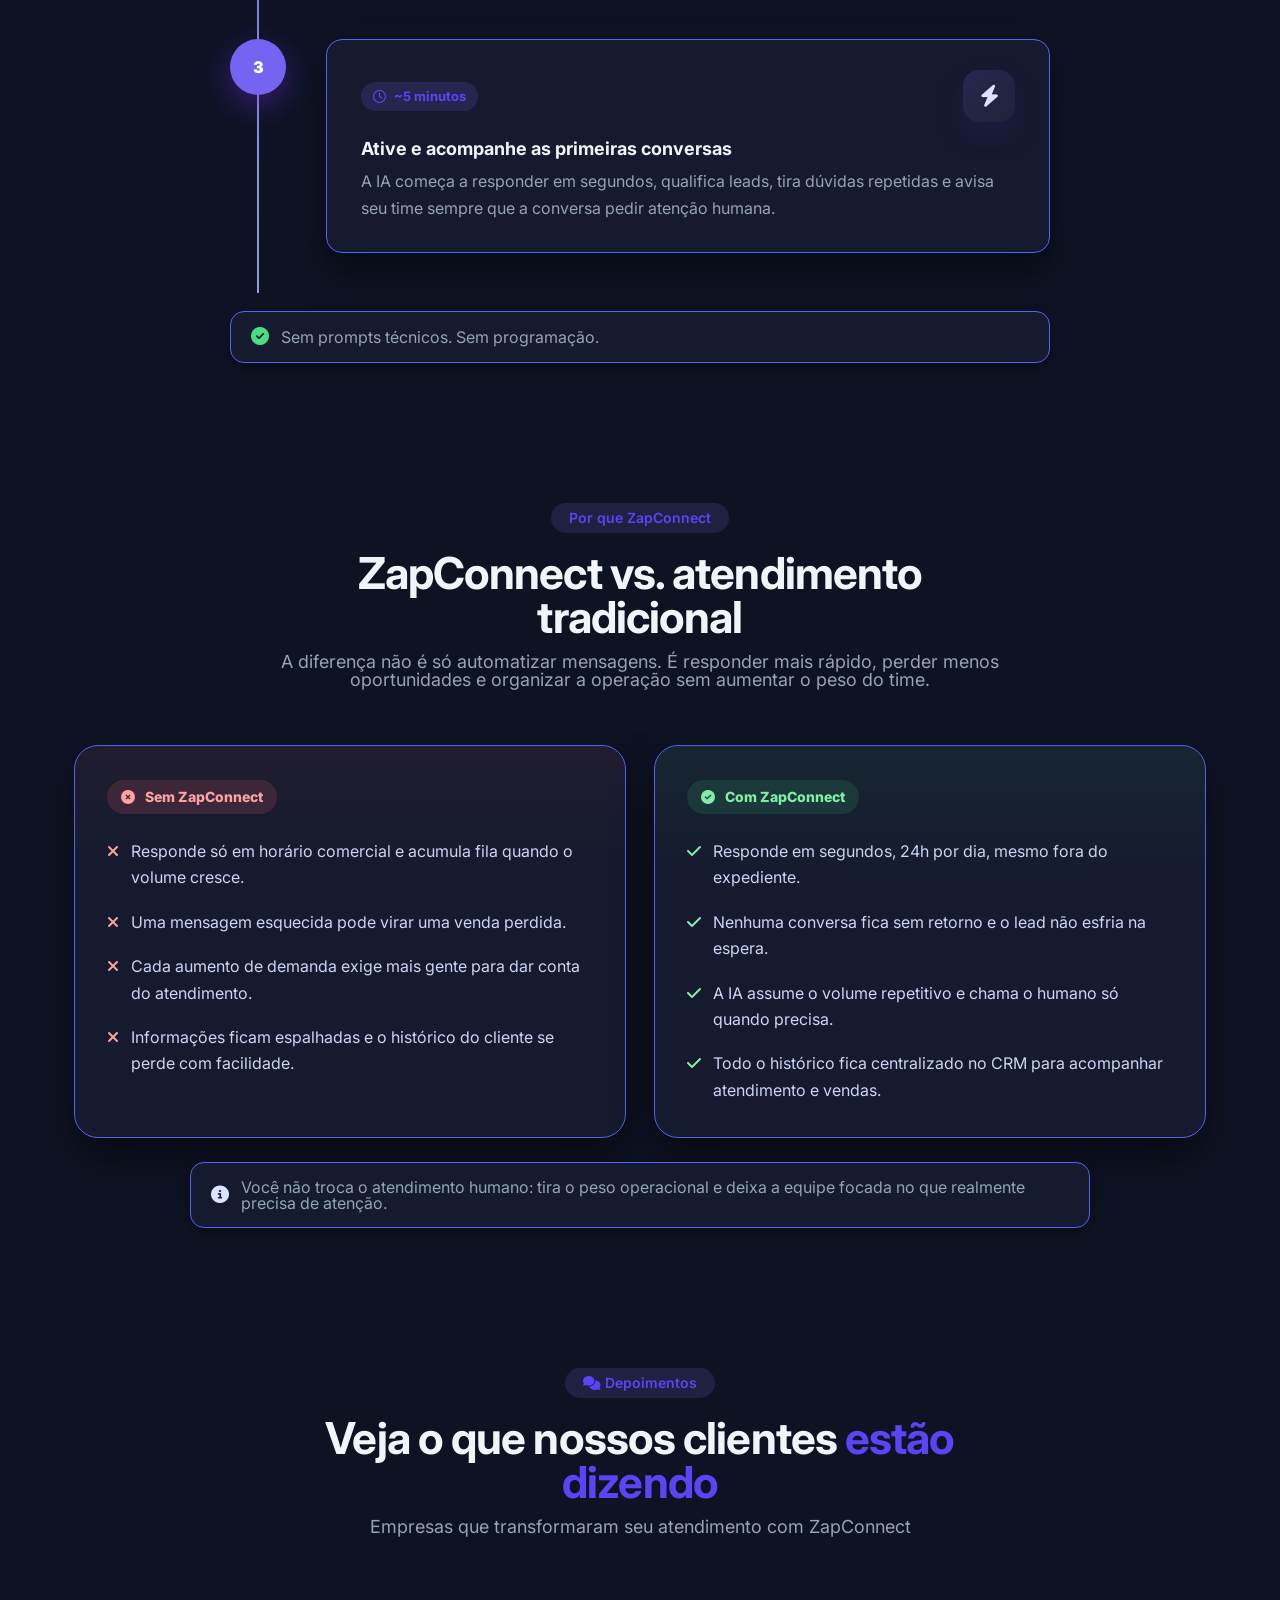
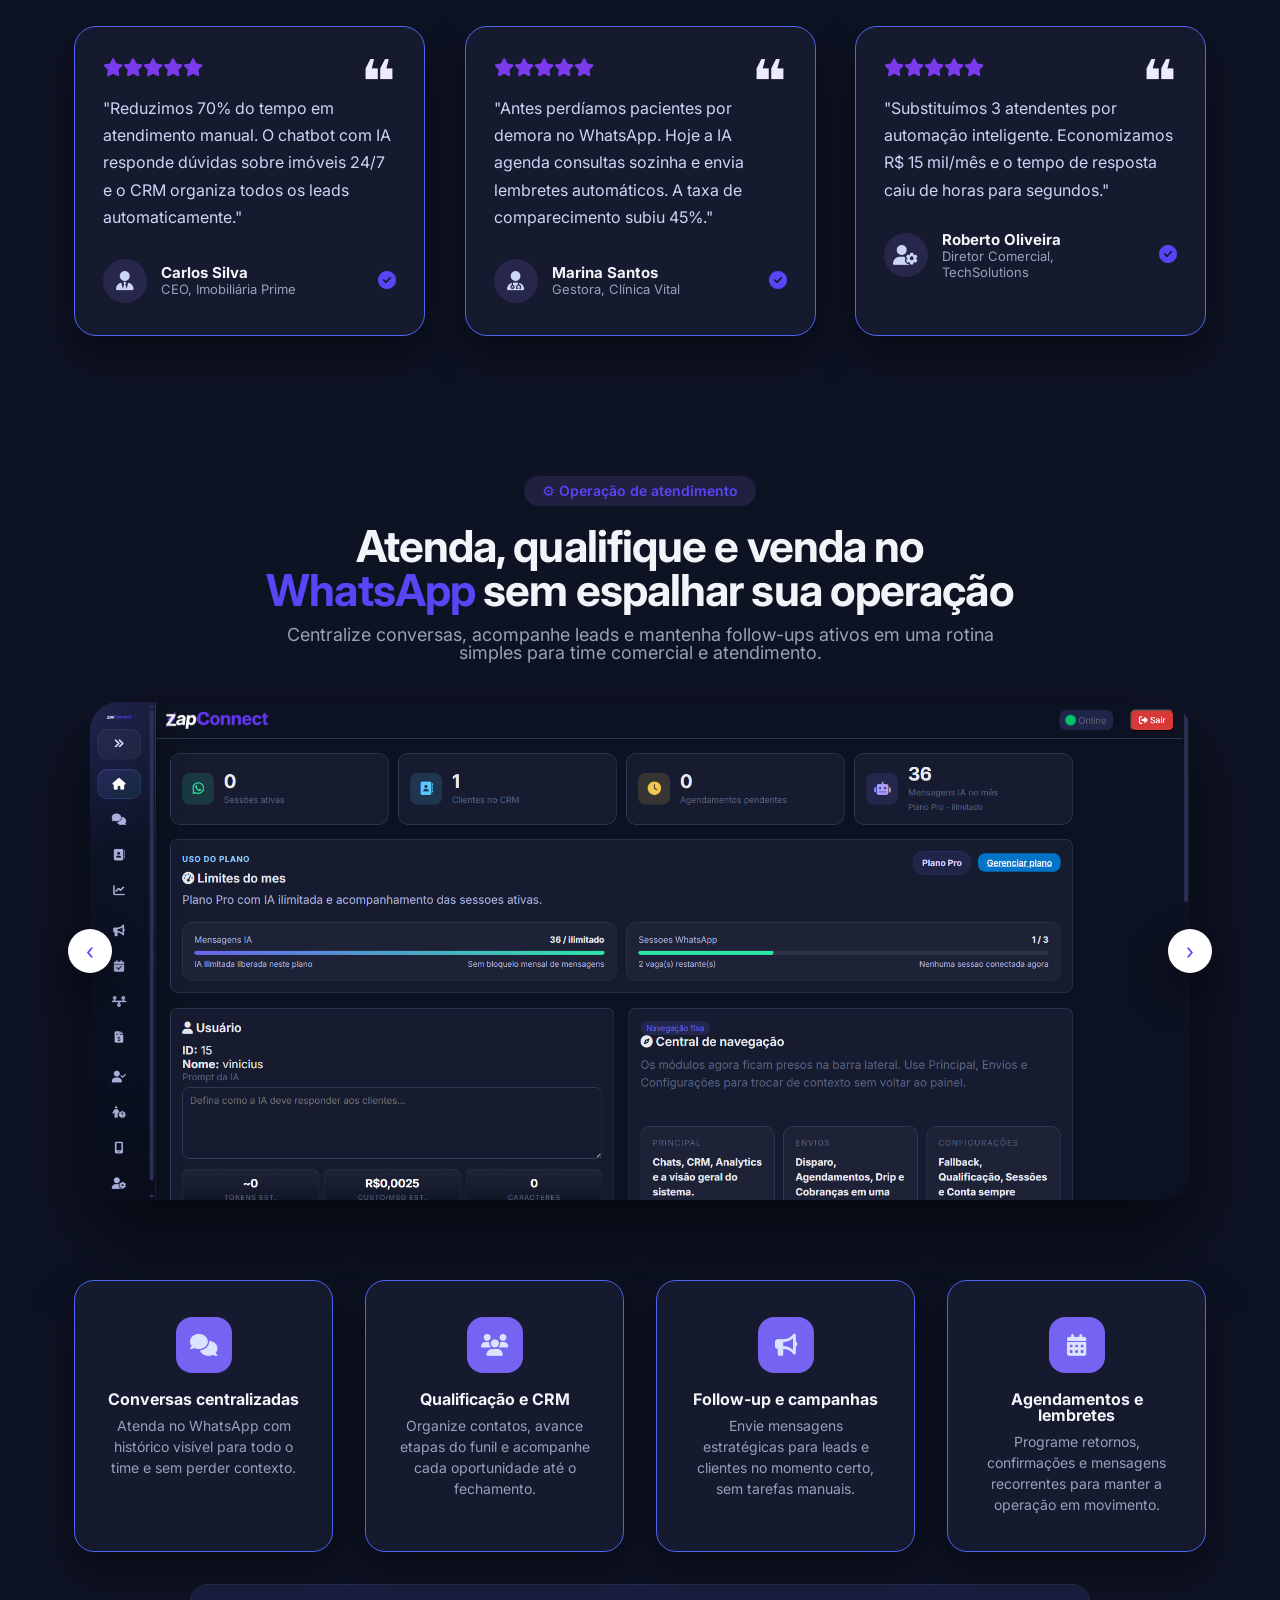
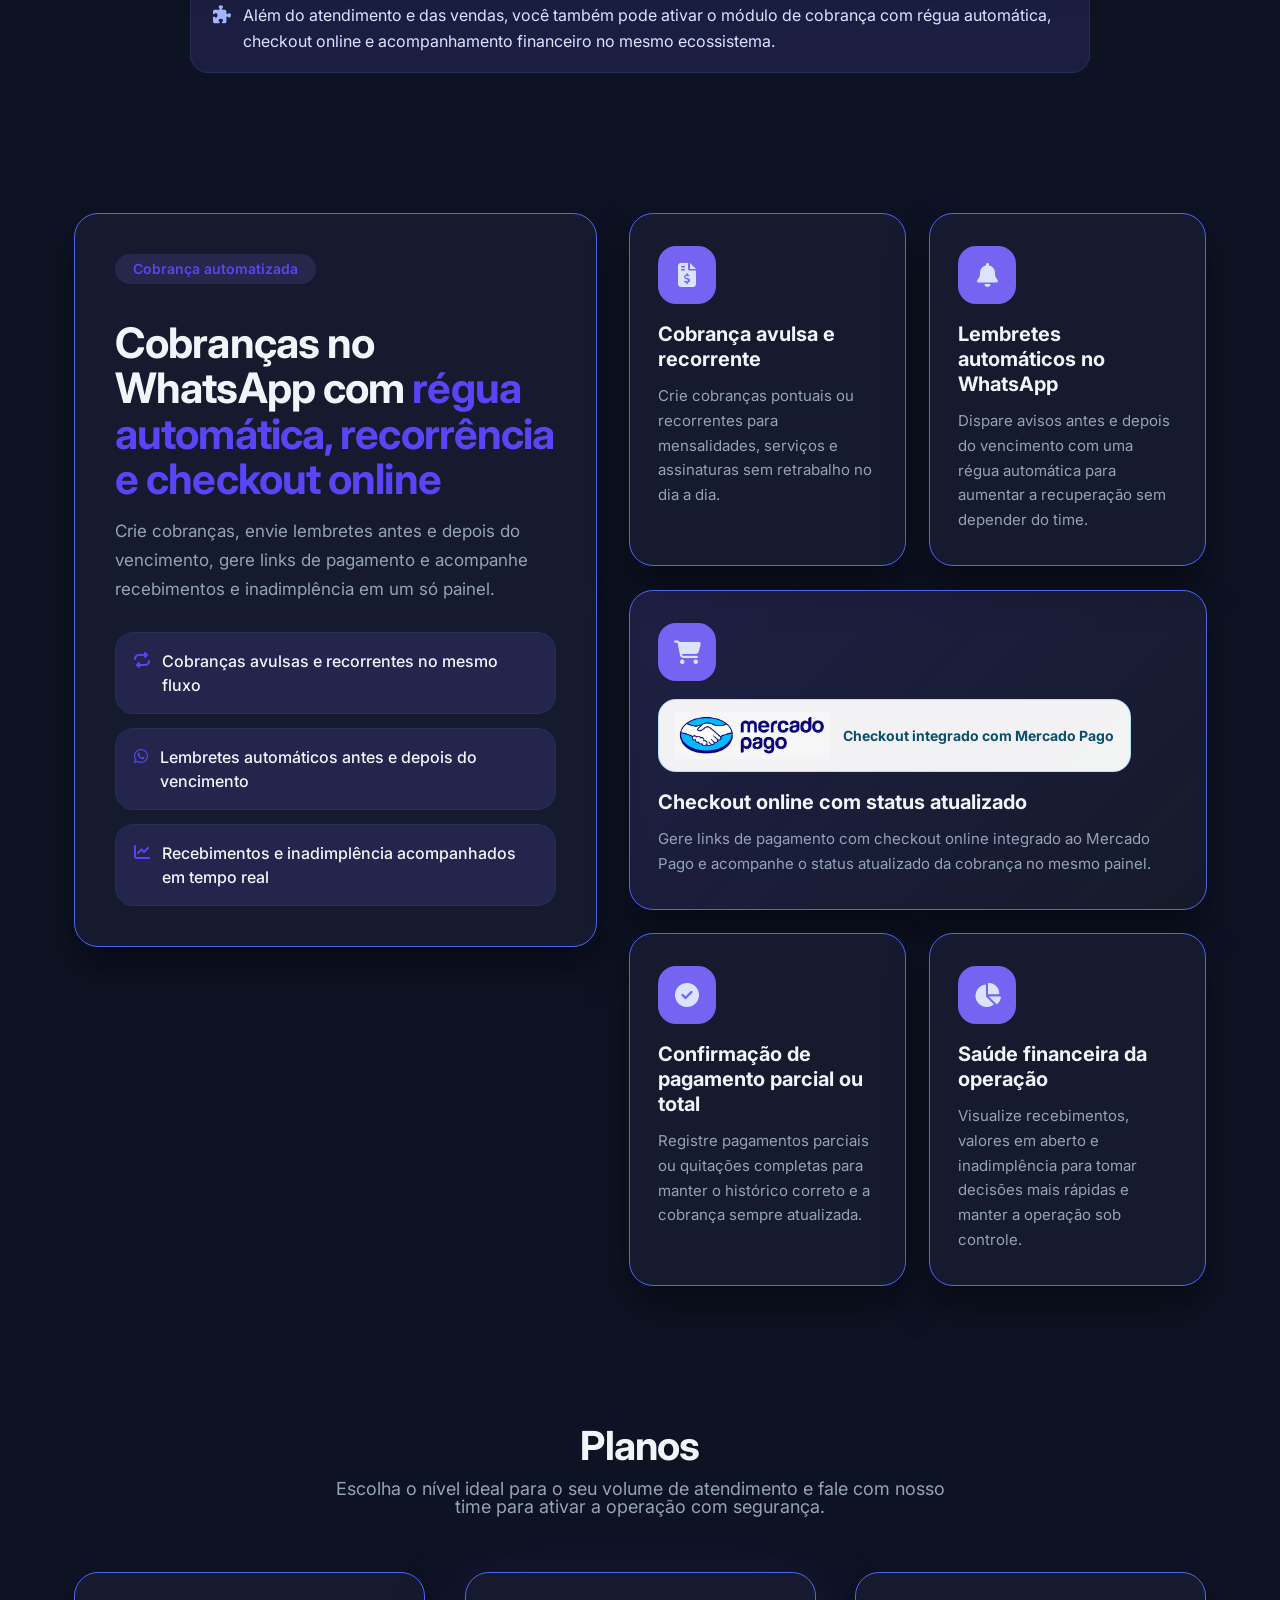
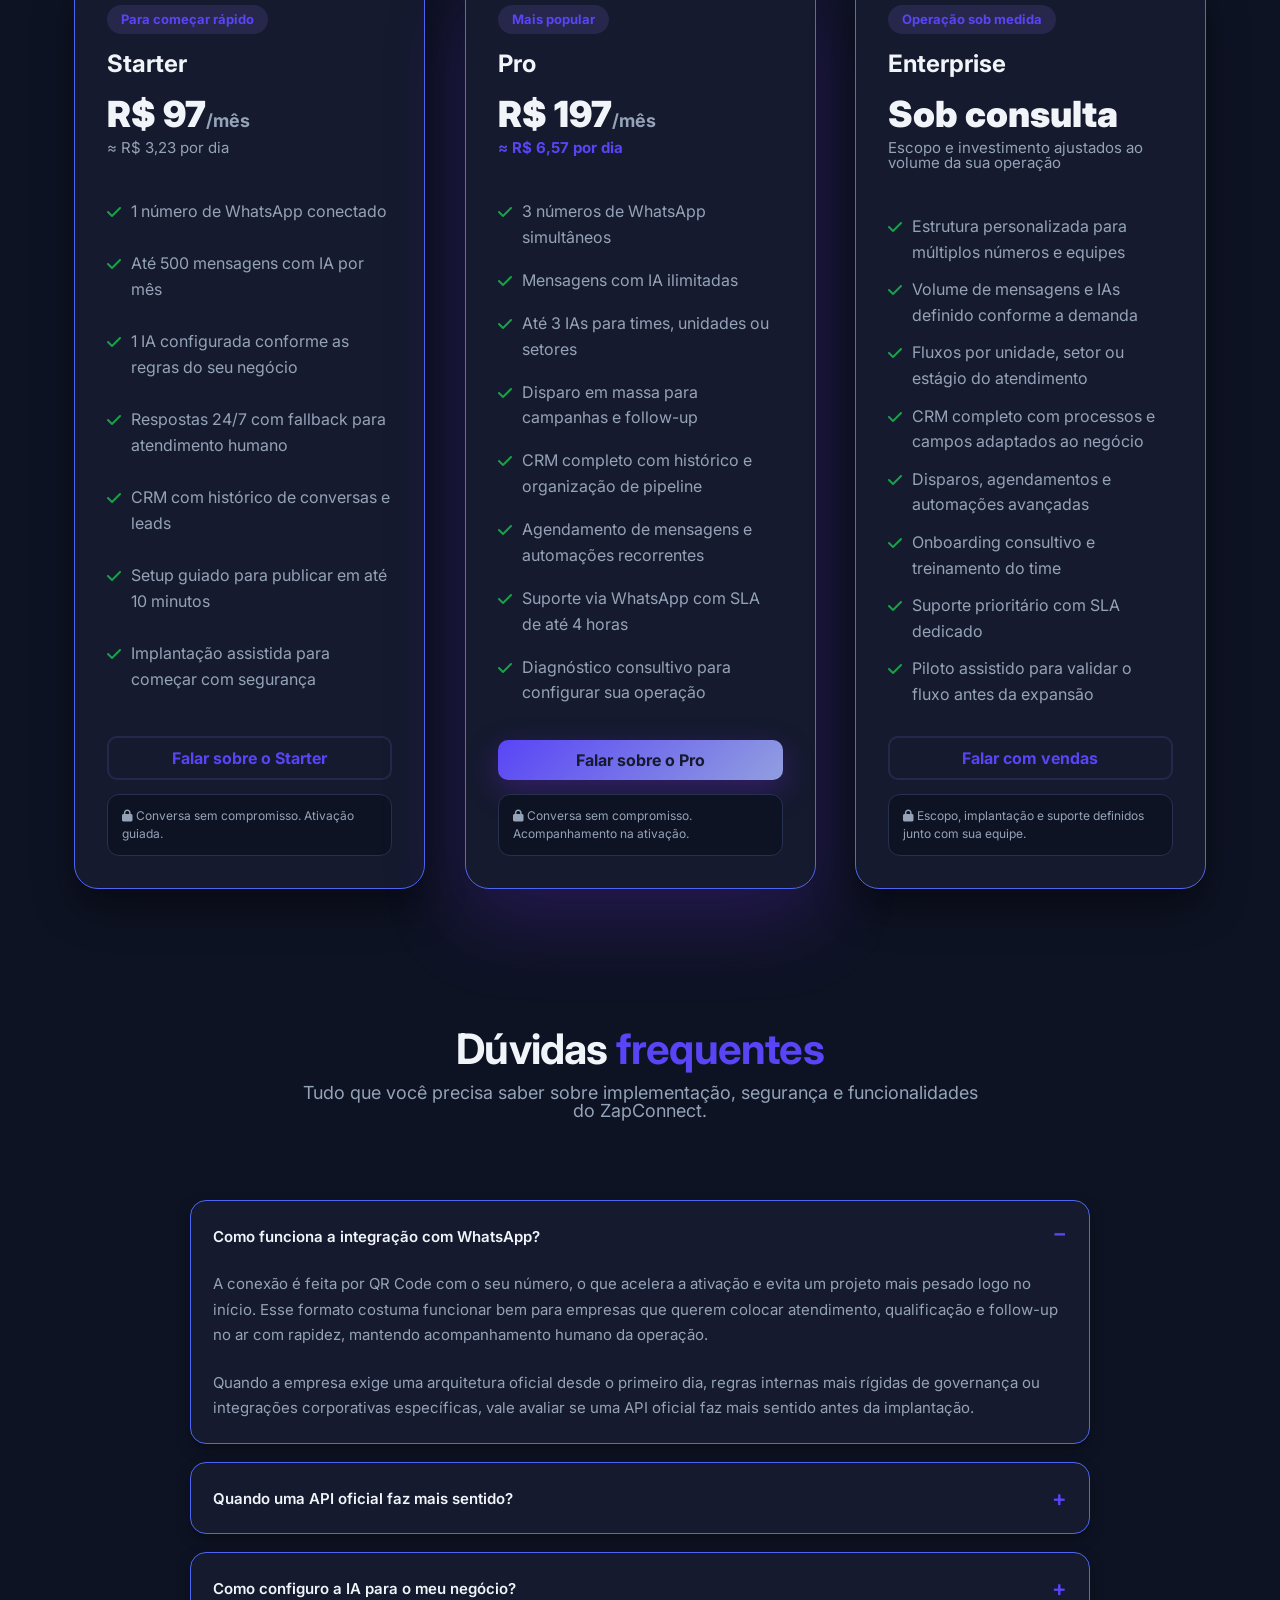
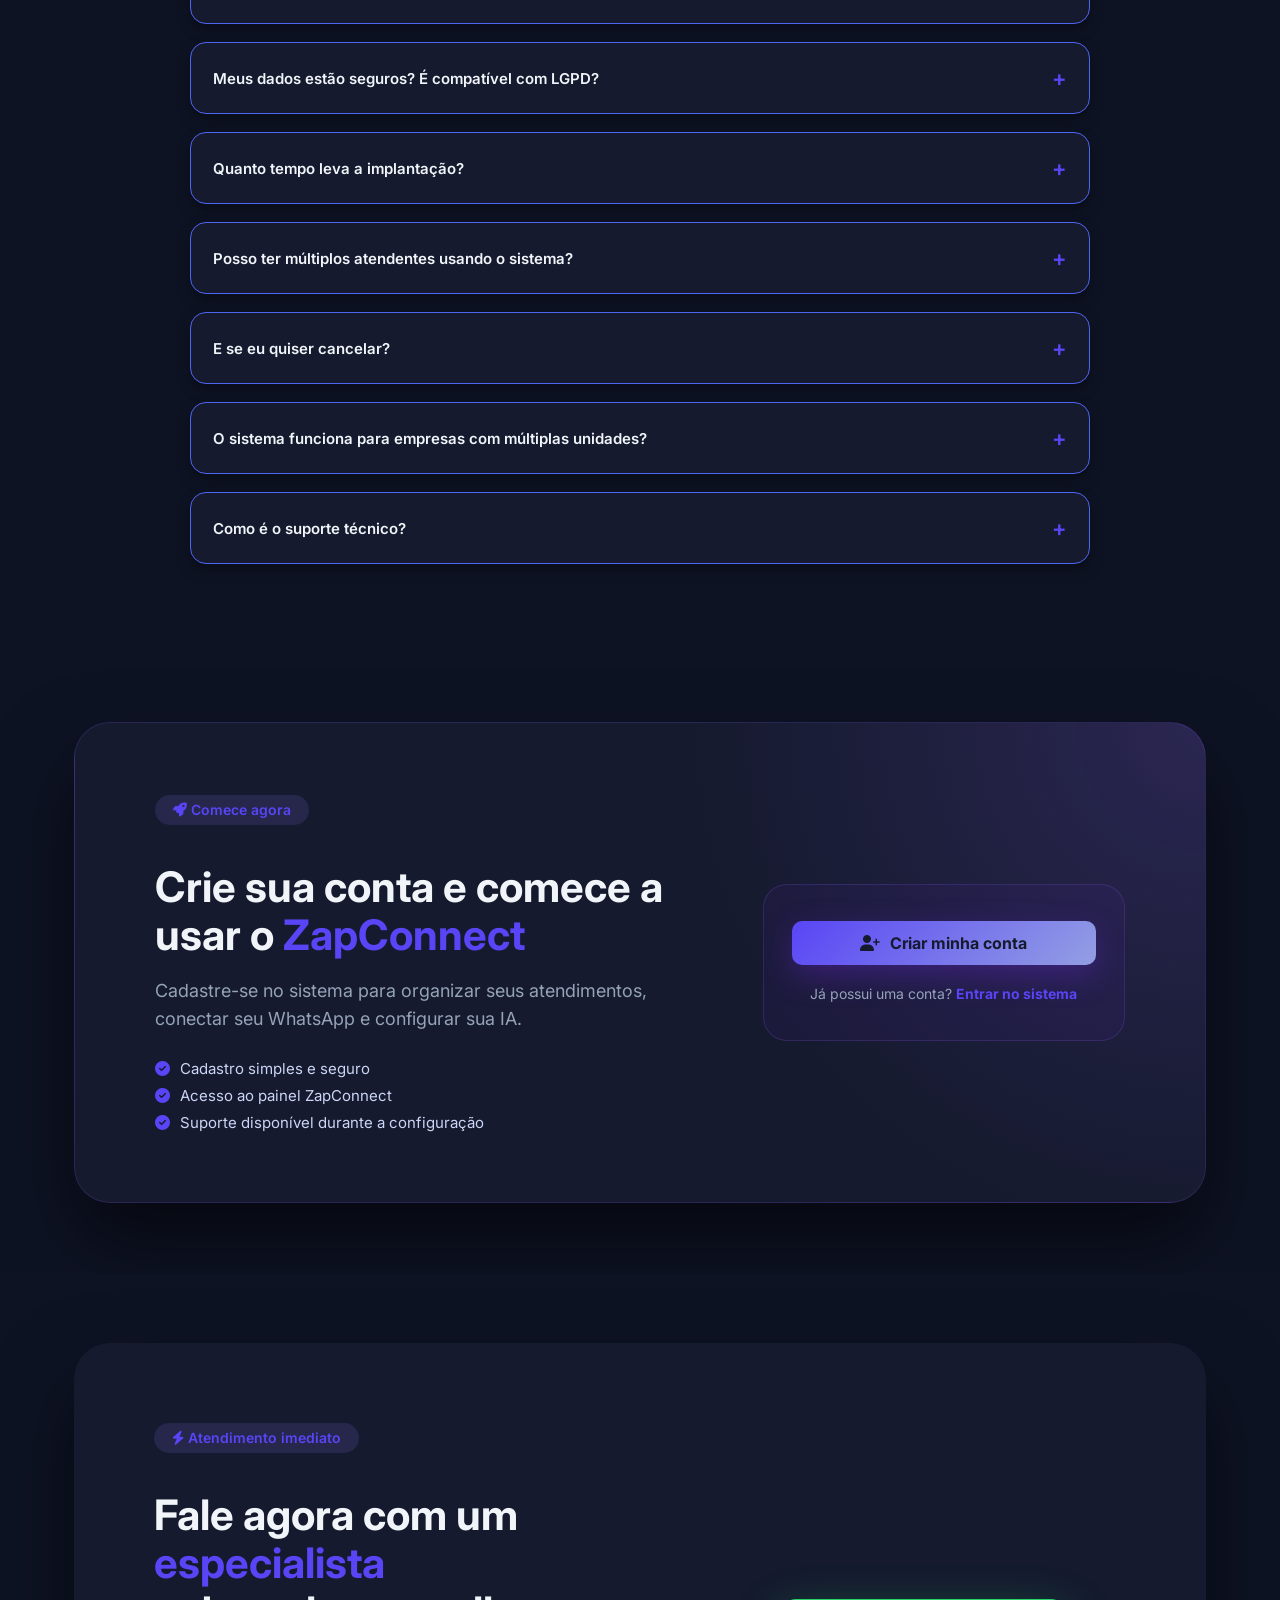
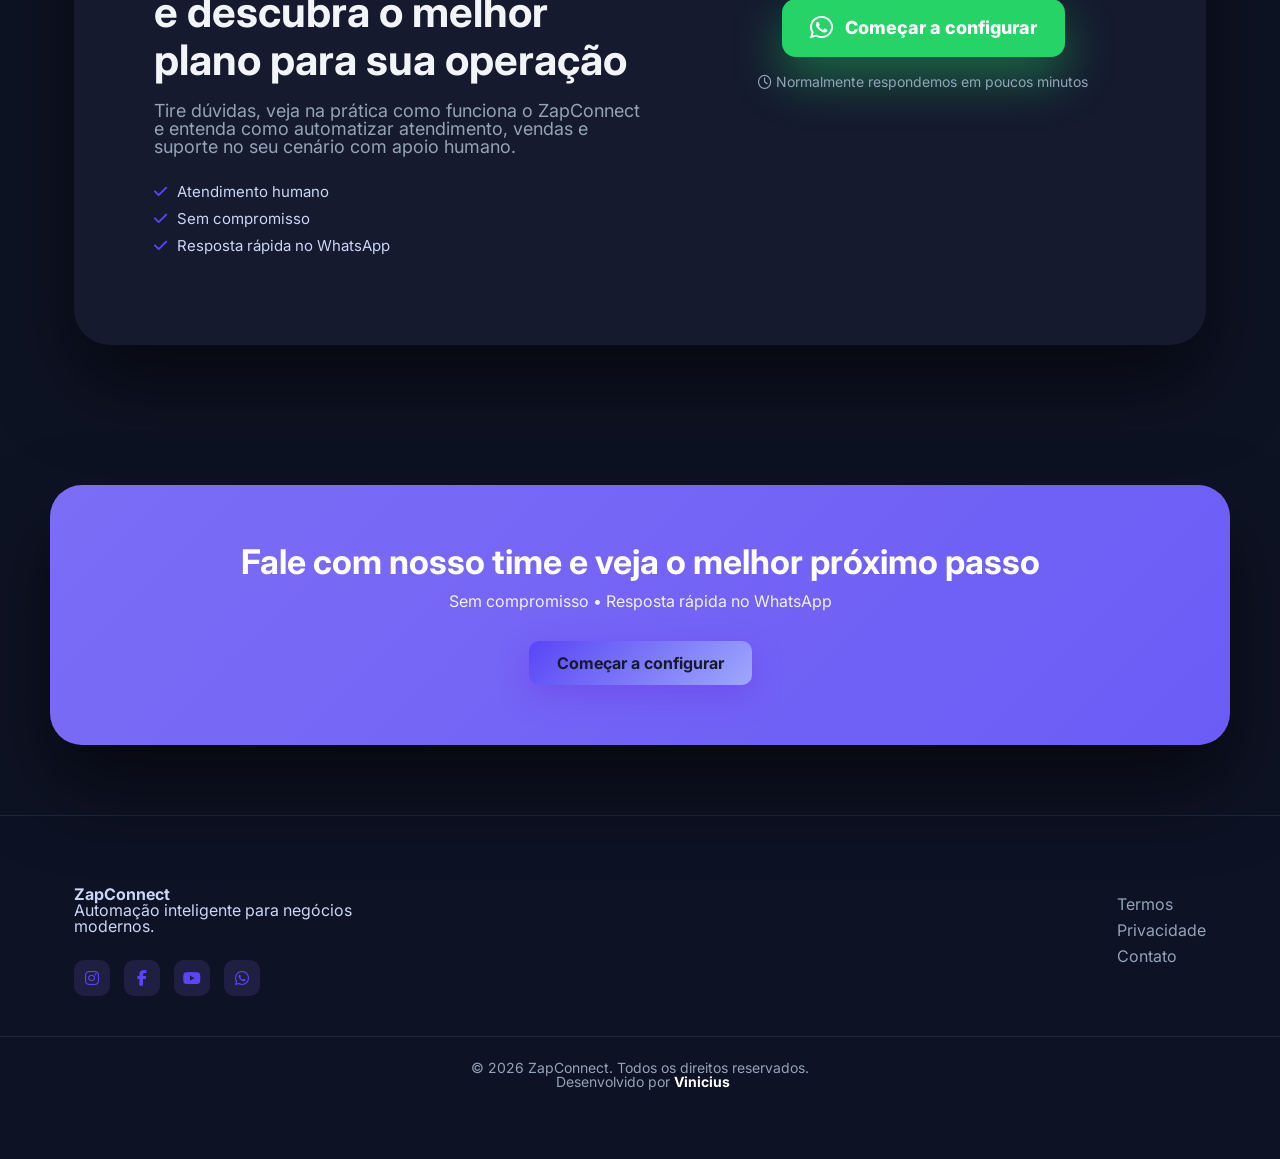
==== commit b1478cbb: "fix: melhoria  07/10/2026" ====
--- a/index.html
+++ b/index.html
@@ -532,7 +532,7 @@
                             <i class="fa-solid fa-cart-shopping"></i>
                         </div>
                         <div class="billing-brand">
-                            <img src="https://upload.wikimedia.org/wikipedia/commons/9/98/Mercado_Pago.svg" alt="Logo Mercado Pago" />
+                            <img src="img/mercado-pago.png" alt="Logo Mercado Pago" />
                             <span>Checkout integrado com Mercado Pago</span>
                         </div>
                         <h3>Checkout online com status atualizado</h3>
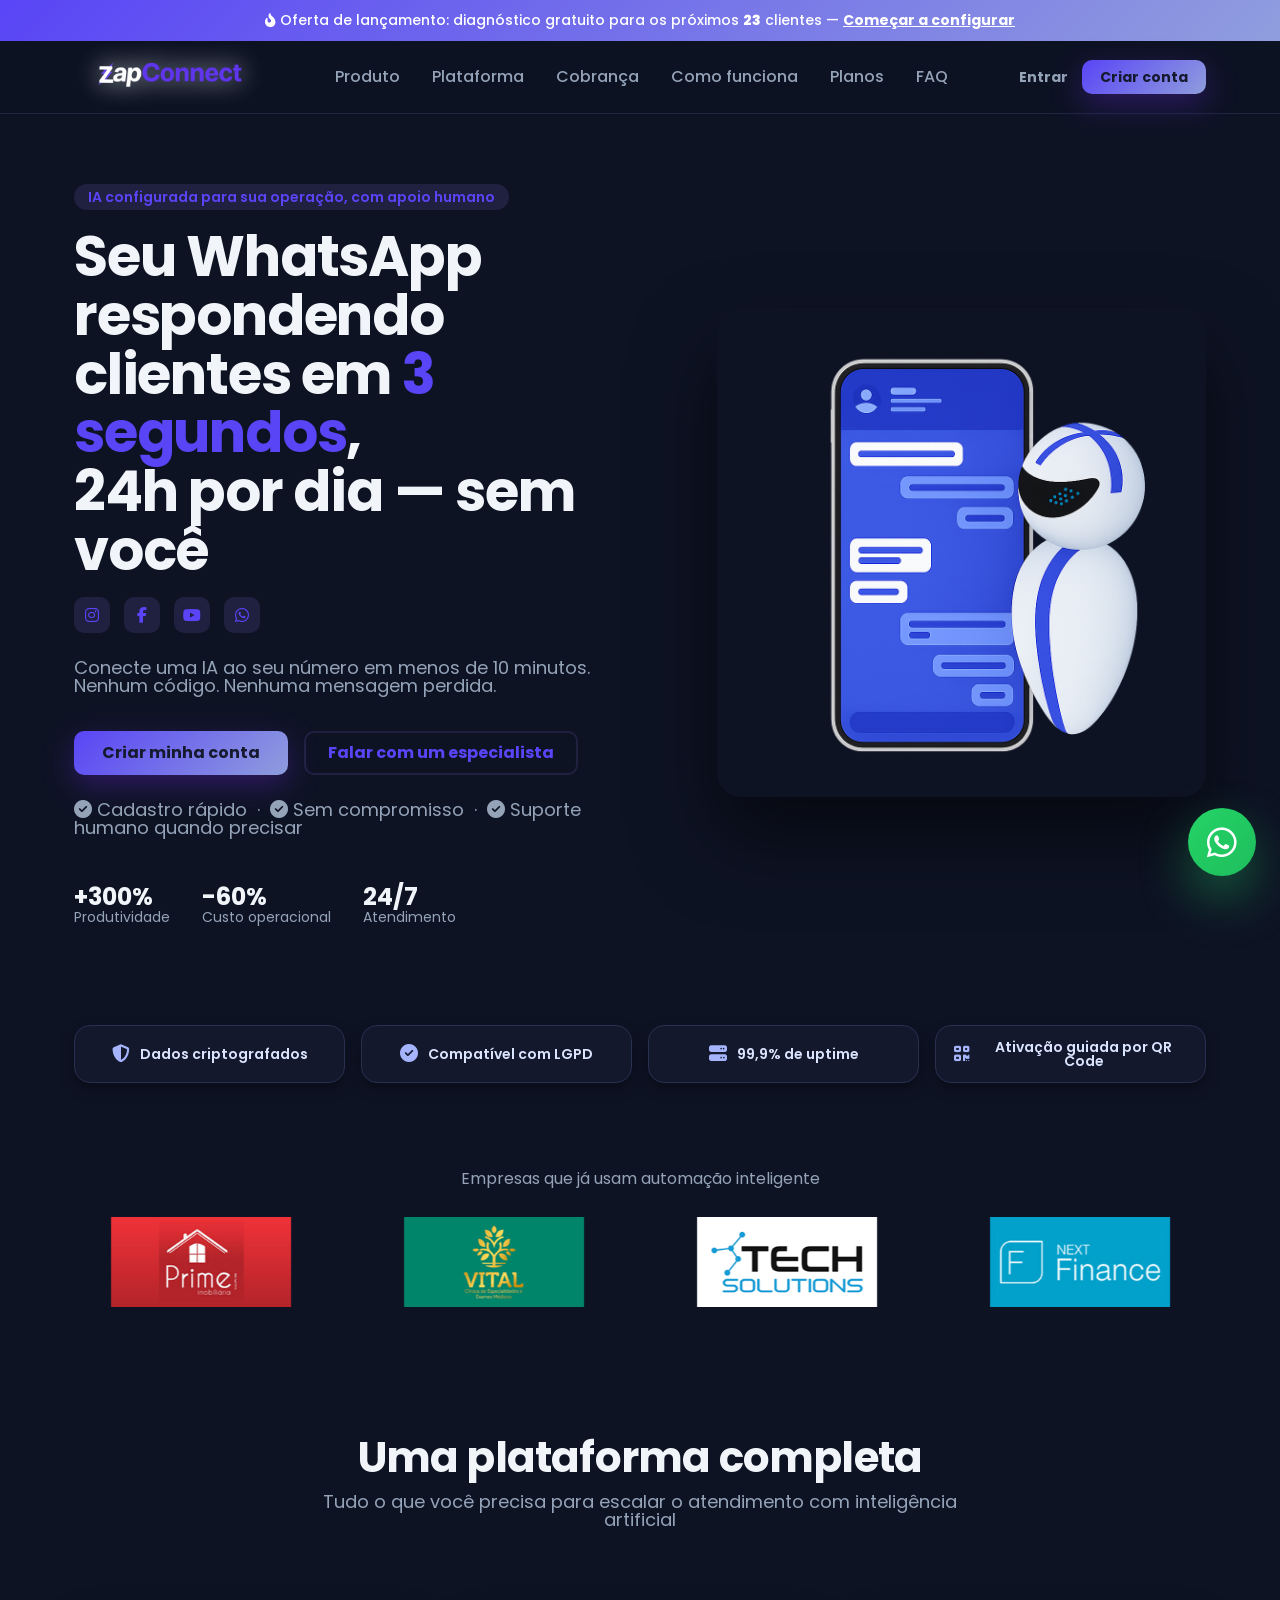
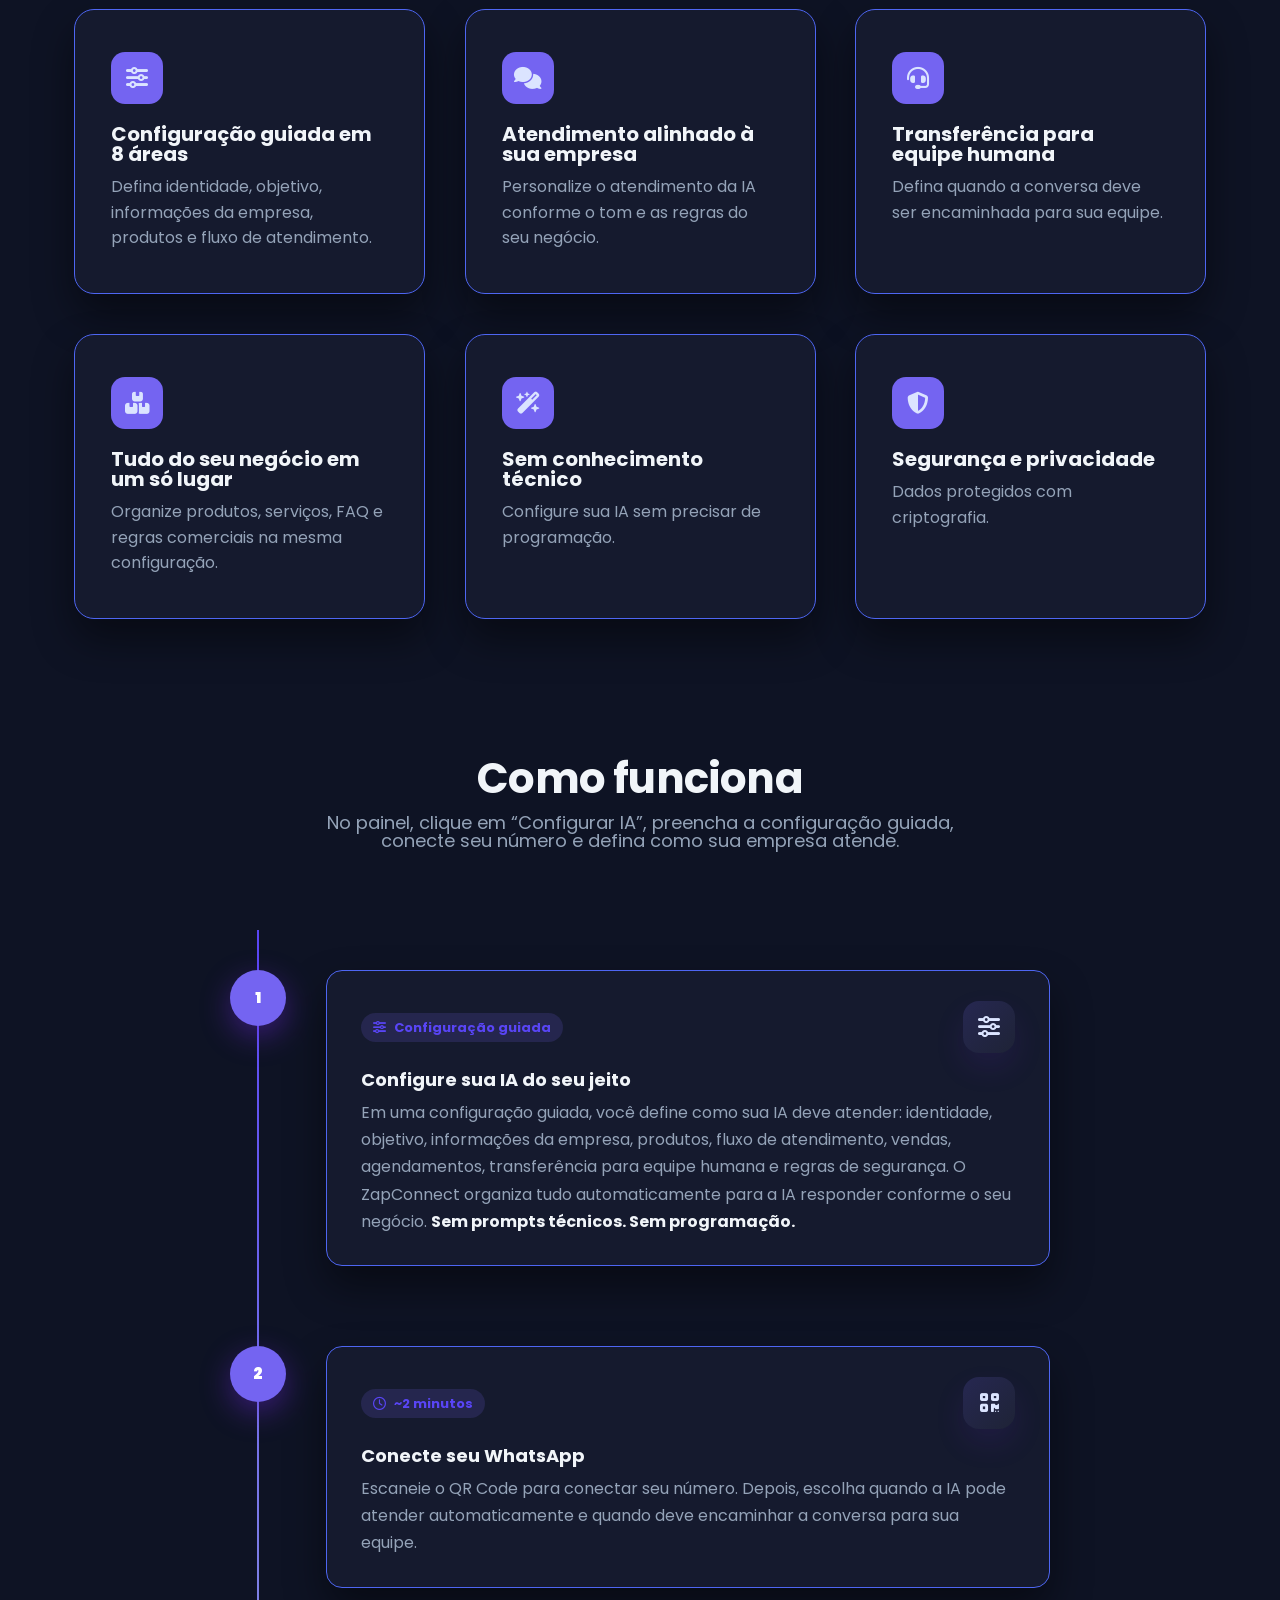
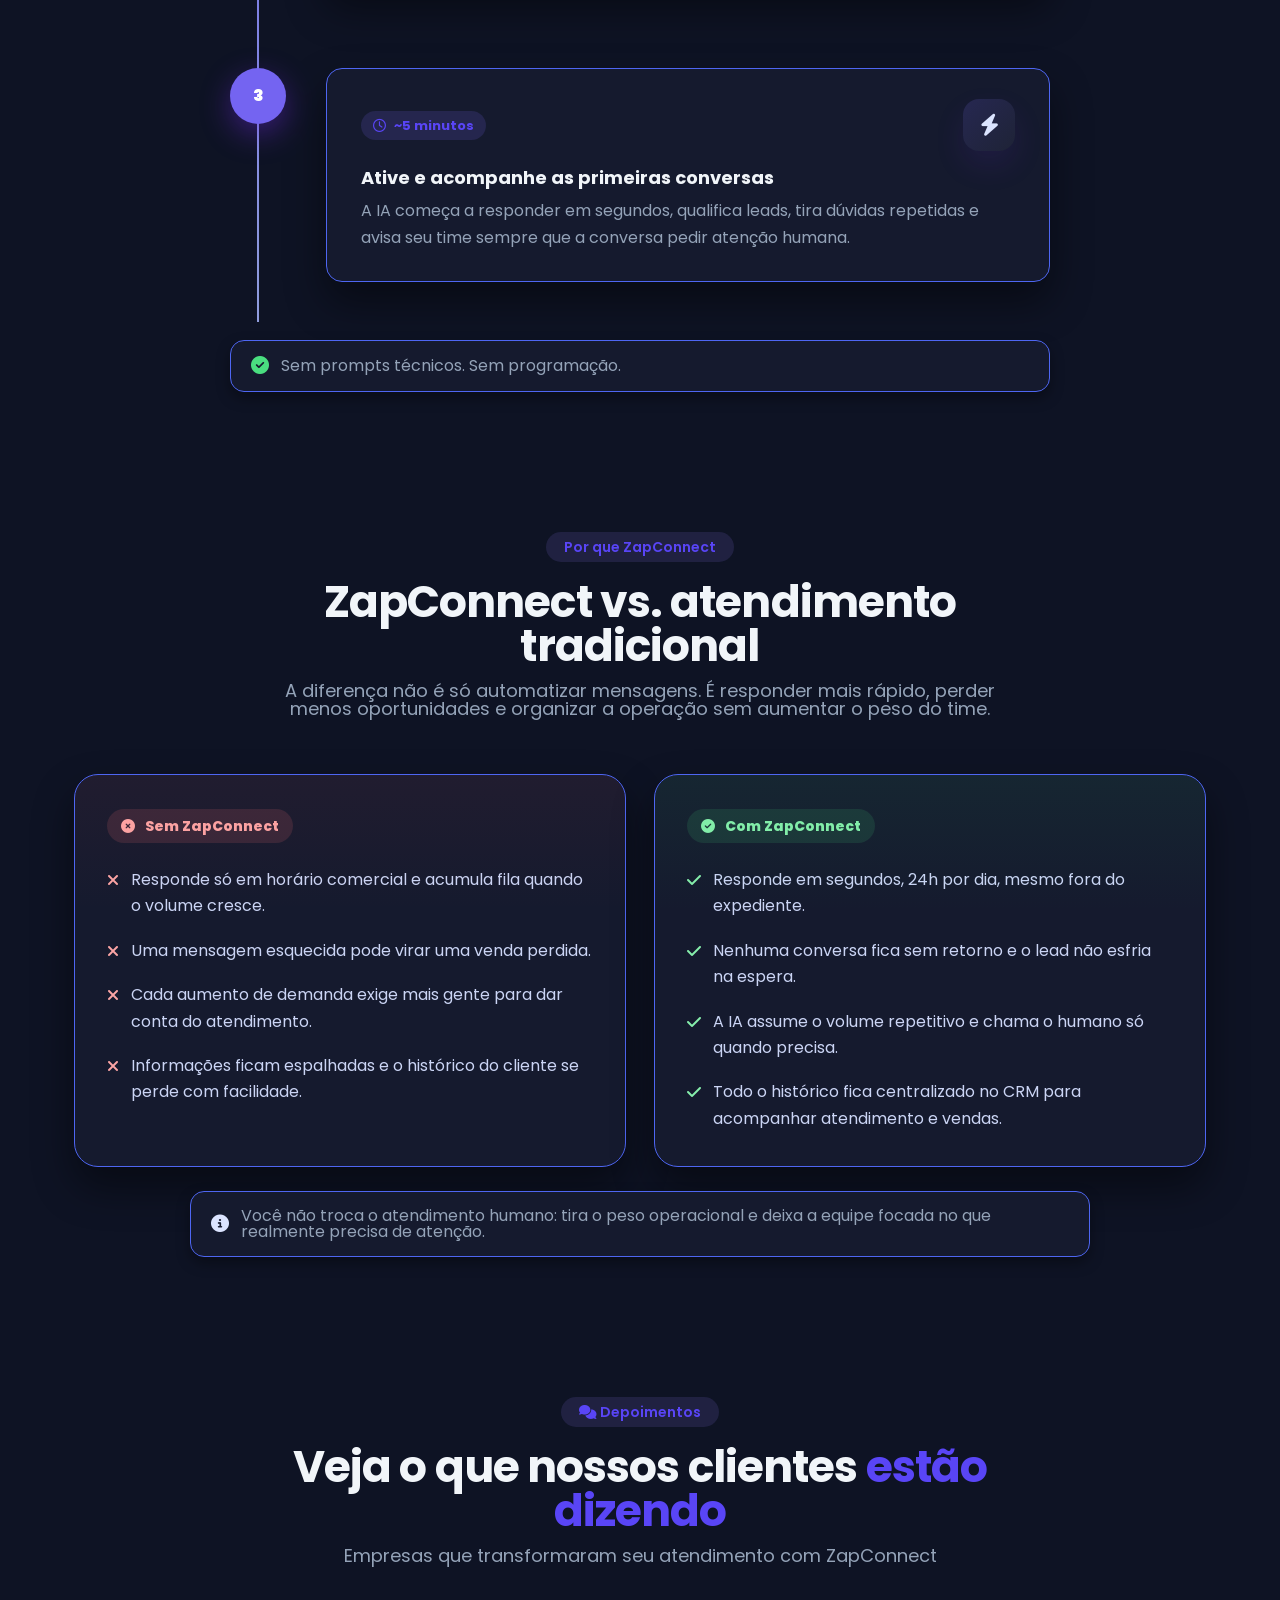
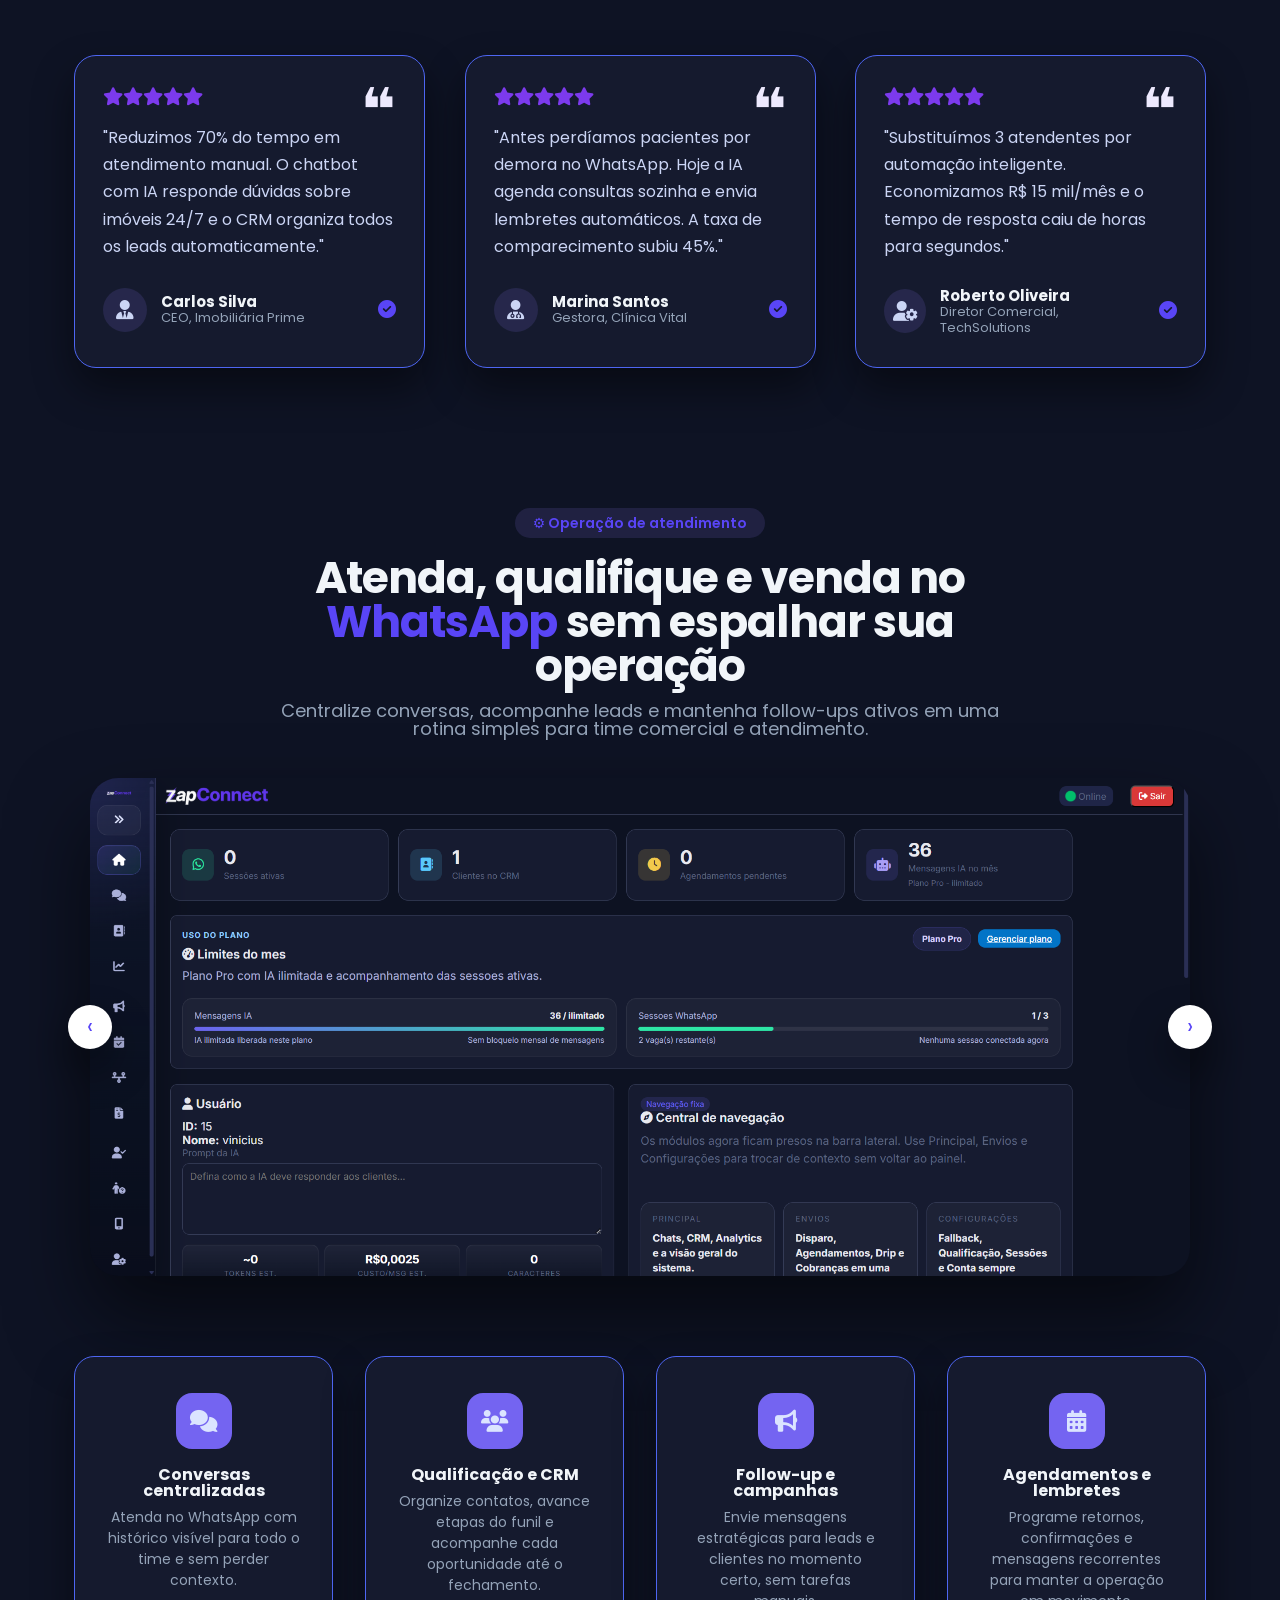
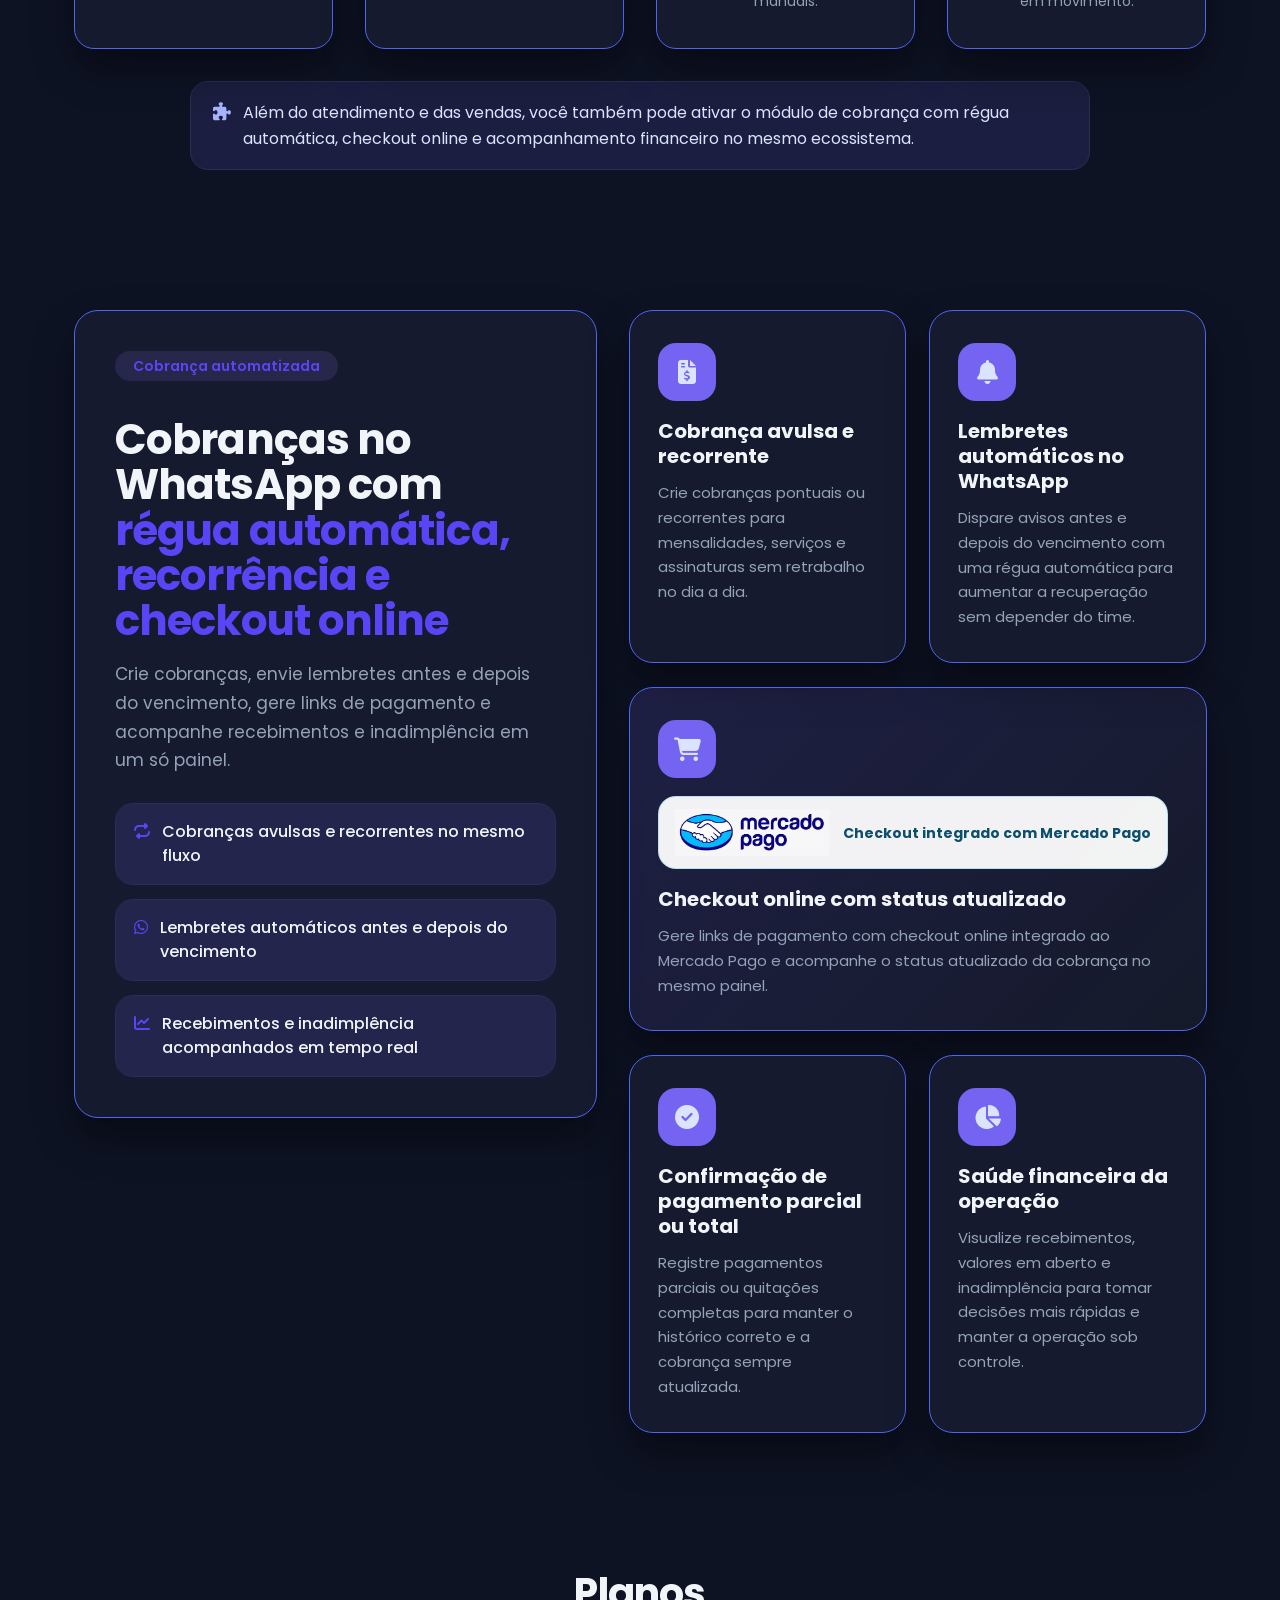
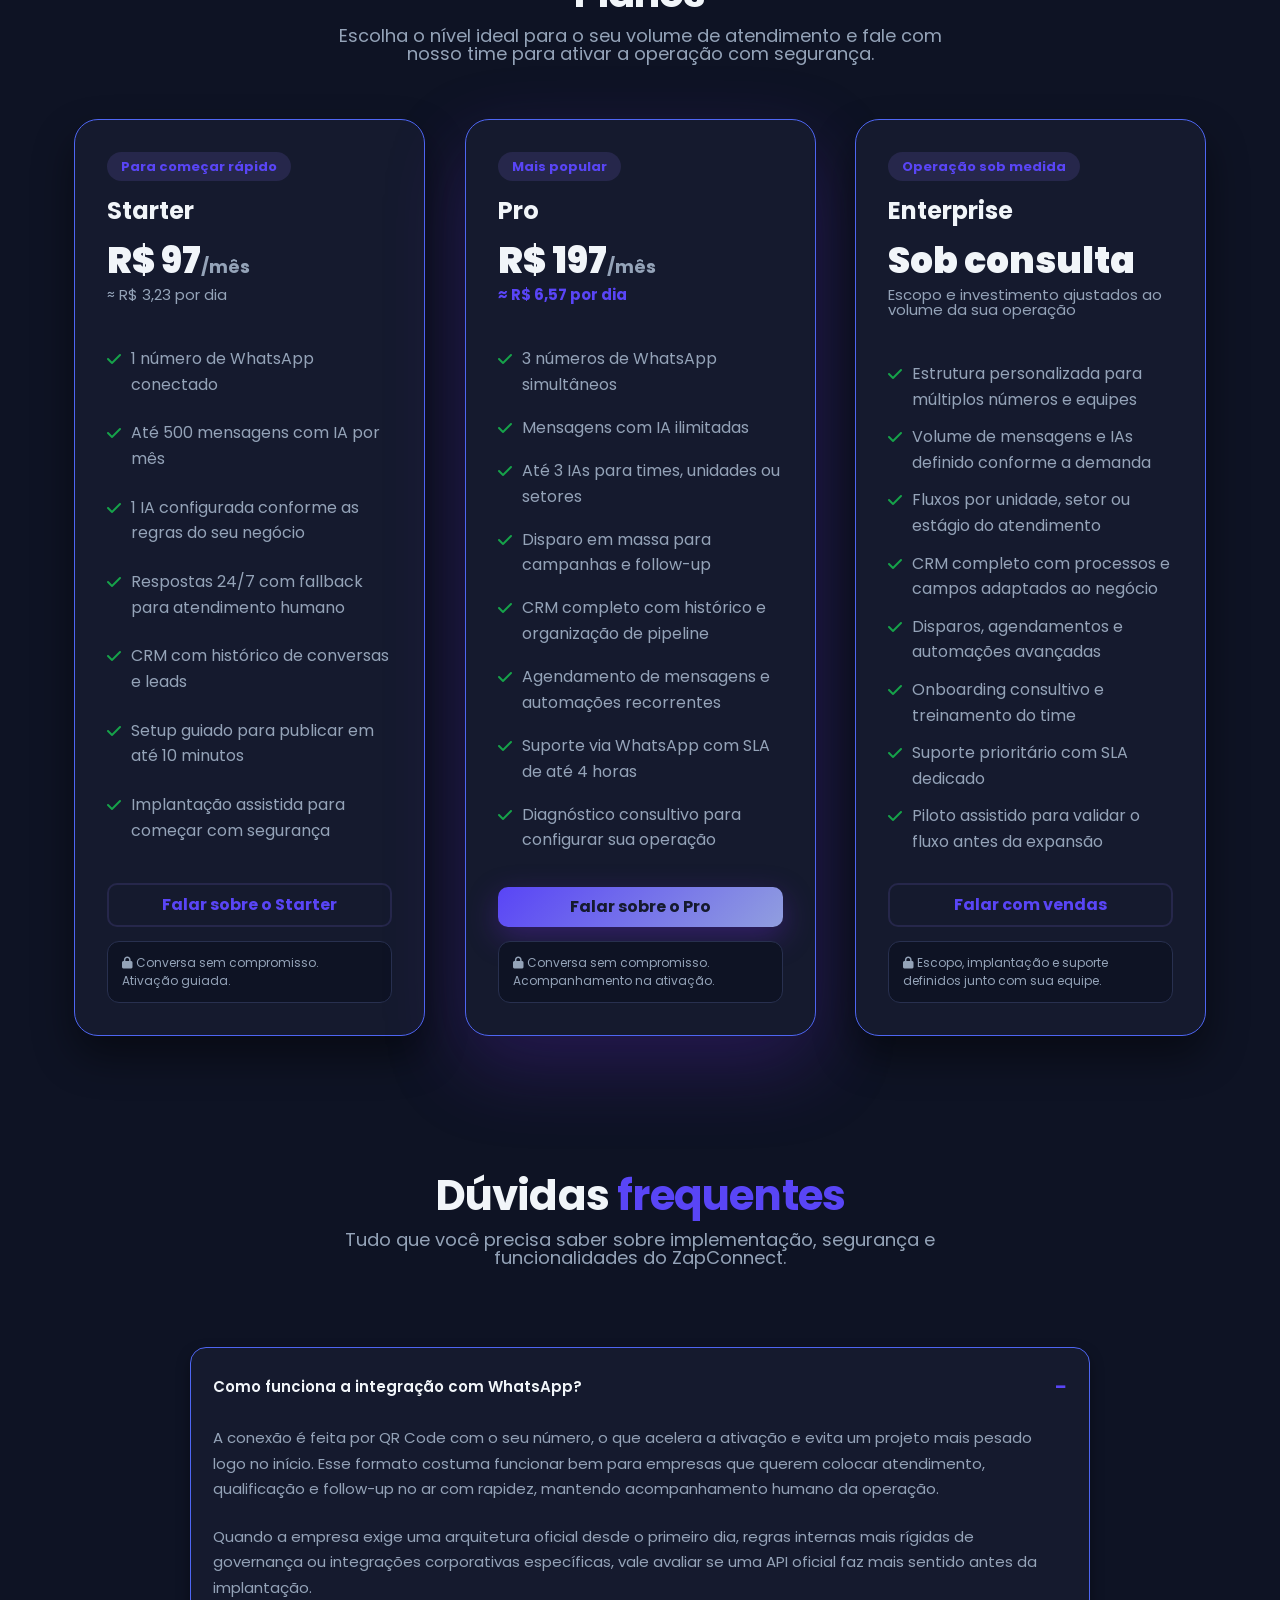
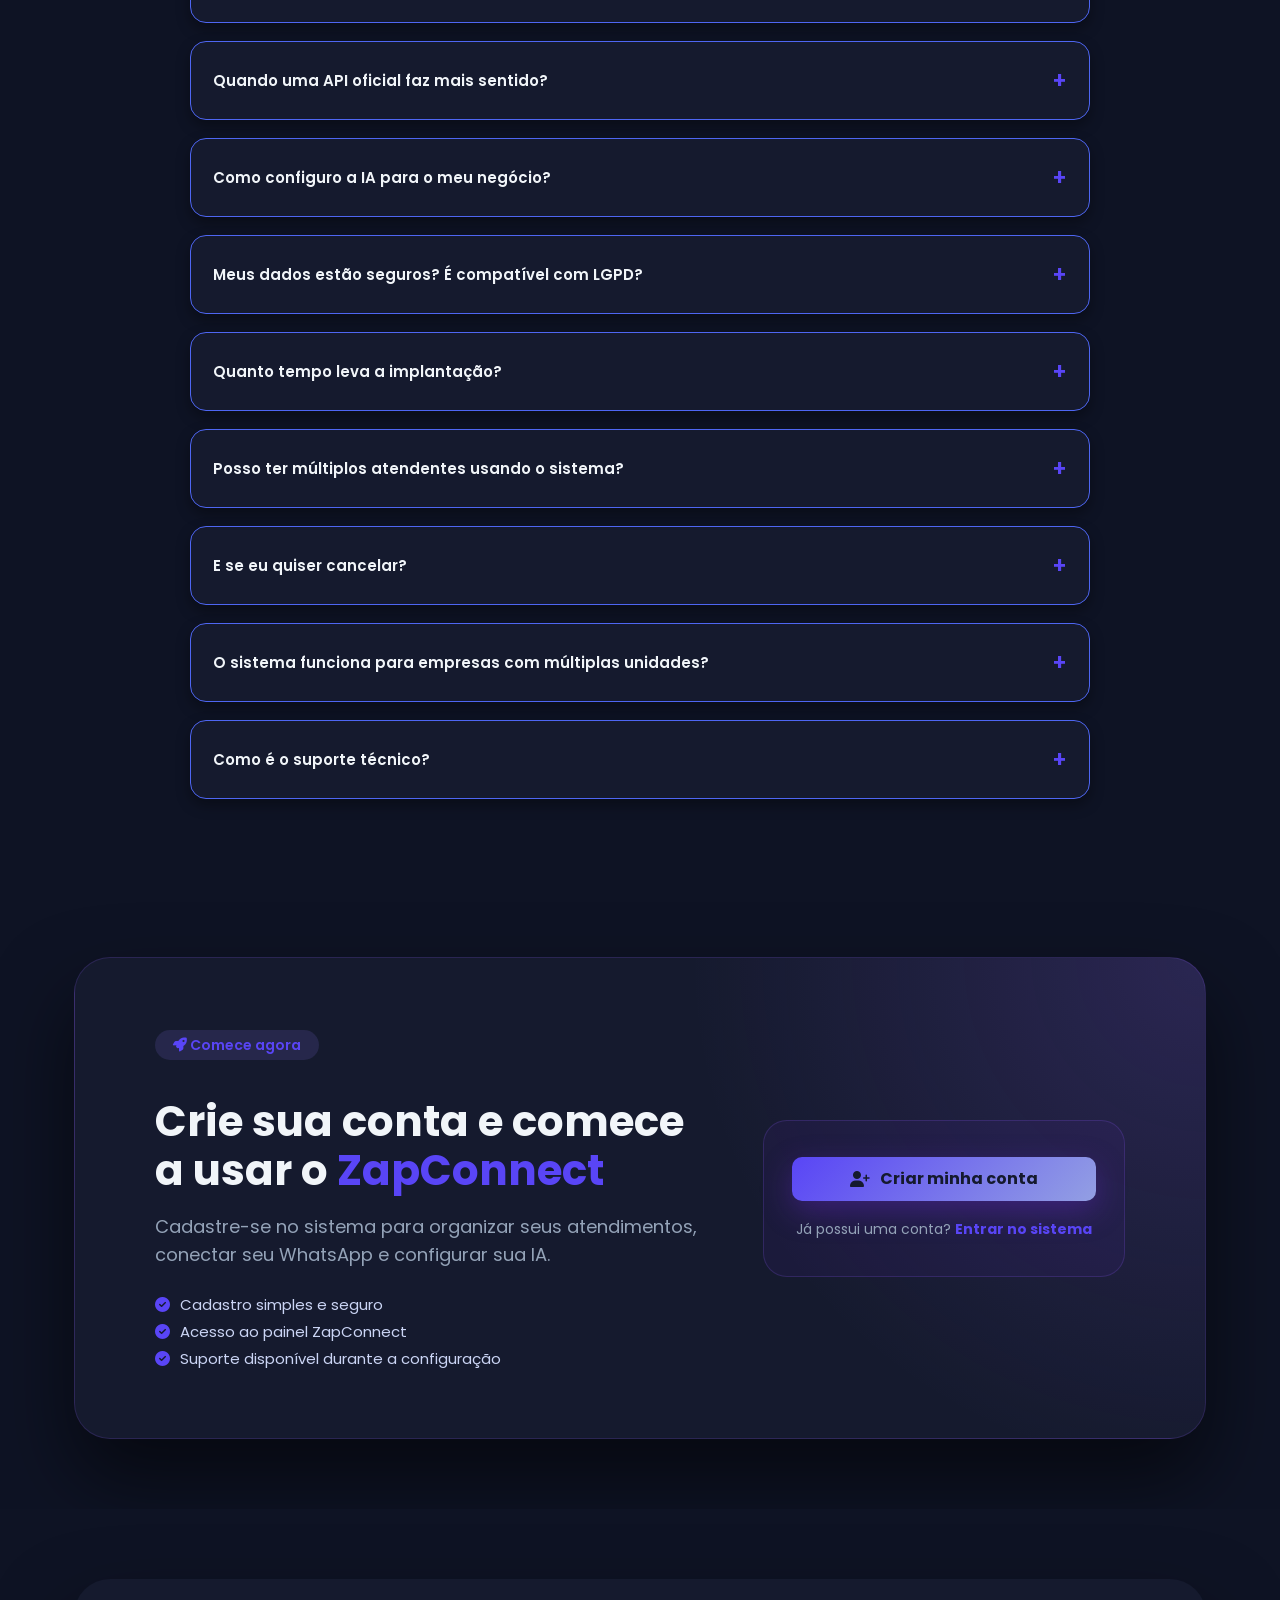
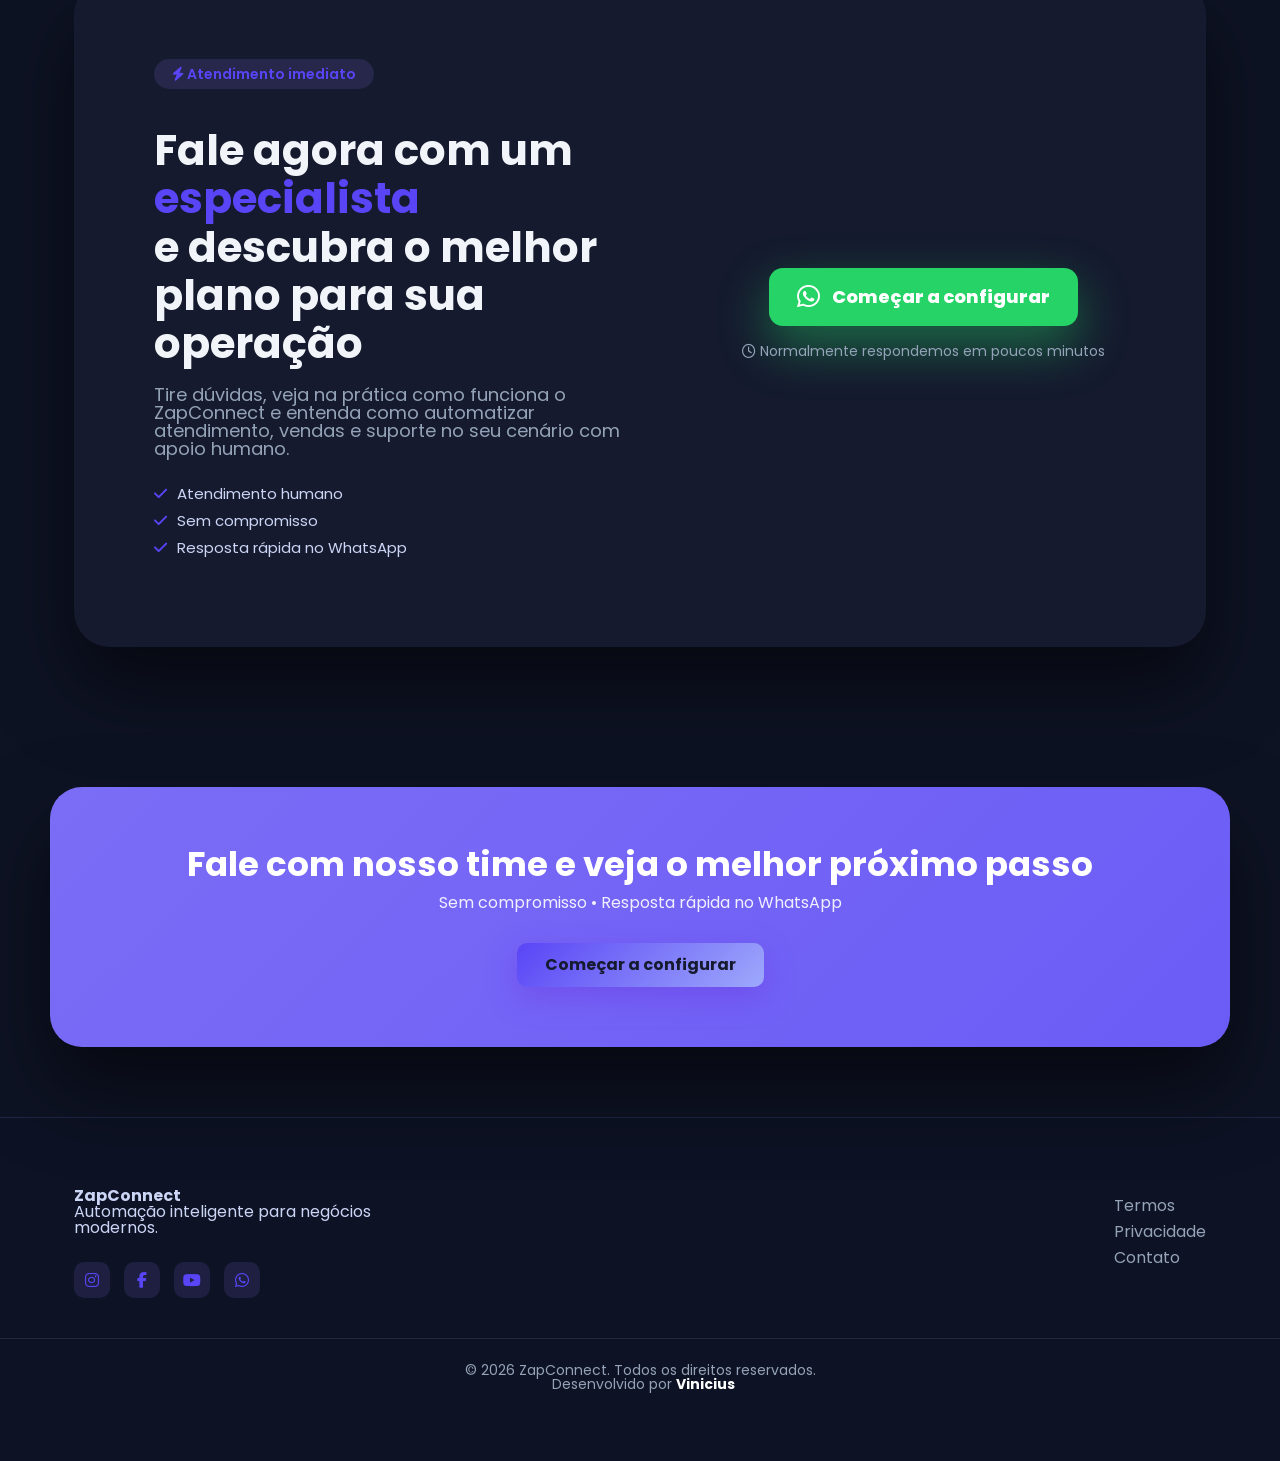
==== commit cbff9b59: "fix: melhoria  08/10/2026" ====
--- a/index.html
+++ b/index.html
@@ -38,7 +38,7 @@
     <!-- ================= FONTS ================= -->
     <link rel="preconnect" href="https://fonts.googleapis.com" />
     <link rel="preconnect" href="https://fonts.gstatic.com" crossorigin />
-    <link href="https://fonts.googleapis.com/css2?family=Inter:wght@400;500;600;700&display=swap" rel="stylesheet" />
+    <link href="https://fonts.googleapis.com/css2?family=Poppins:wght@400;500;600;700;800;900&display=swap" rel="stylesheet" />
 
     <!-- ================= ICONES ================= -->
     <link rel="stylesheet" href="https://cdnjs.cloudflare.com/ajax/libs/font-awesome/6.5.2/css/all.min.css"
--- a/css/style.css
+++ b/css/style.css
@@ -31,7 +31,7 @@
   margin: 0;
   padding: 0;
   box-sizing: border-box;
-  font-family: Inter, system-ui, -apple-system, BlinkMacSystemFont;
+  font-family: Poppins, system-ui, -apple-system, BlinkMacSystemFont, "Segoe UI", sans-serif;
 }
 
 body {
